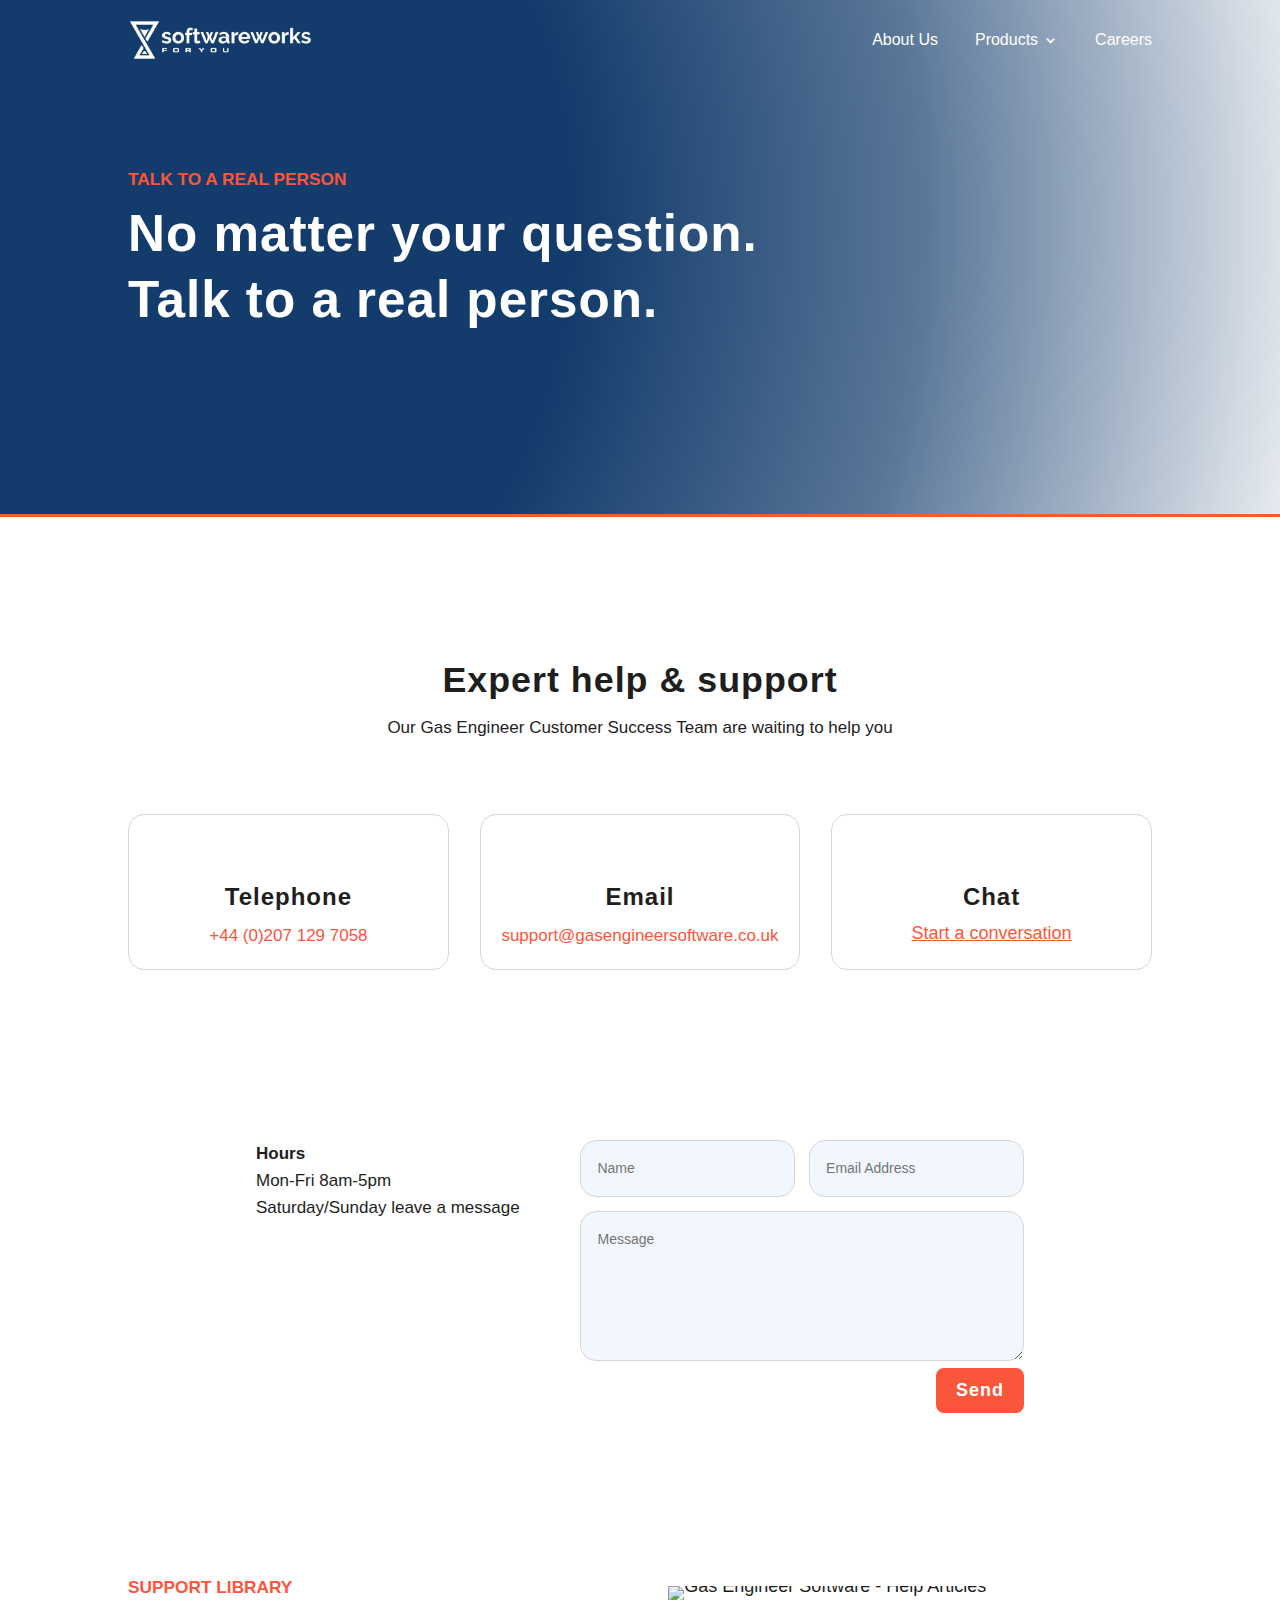
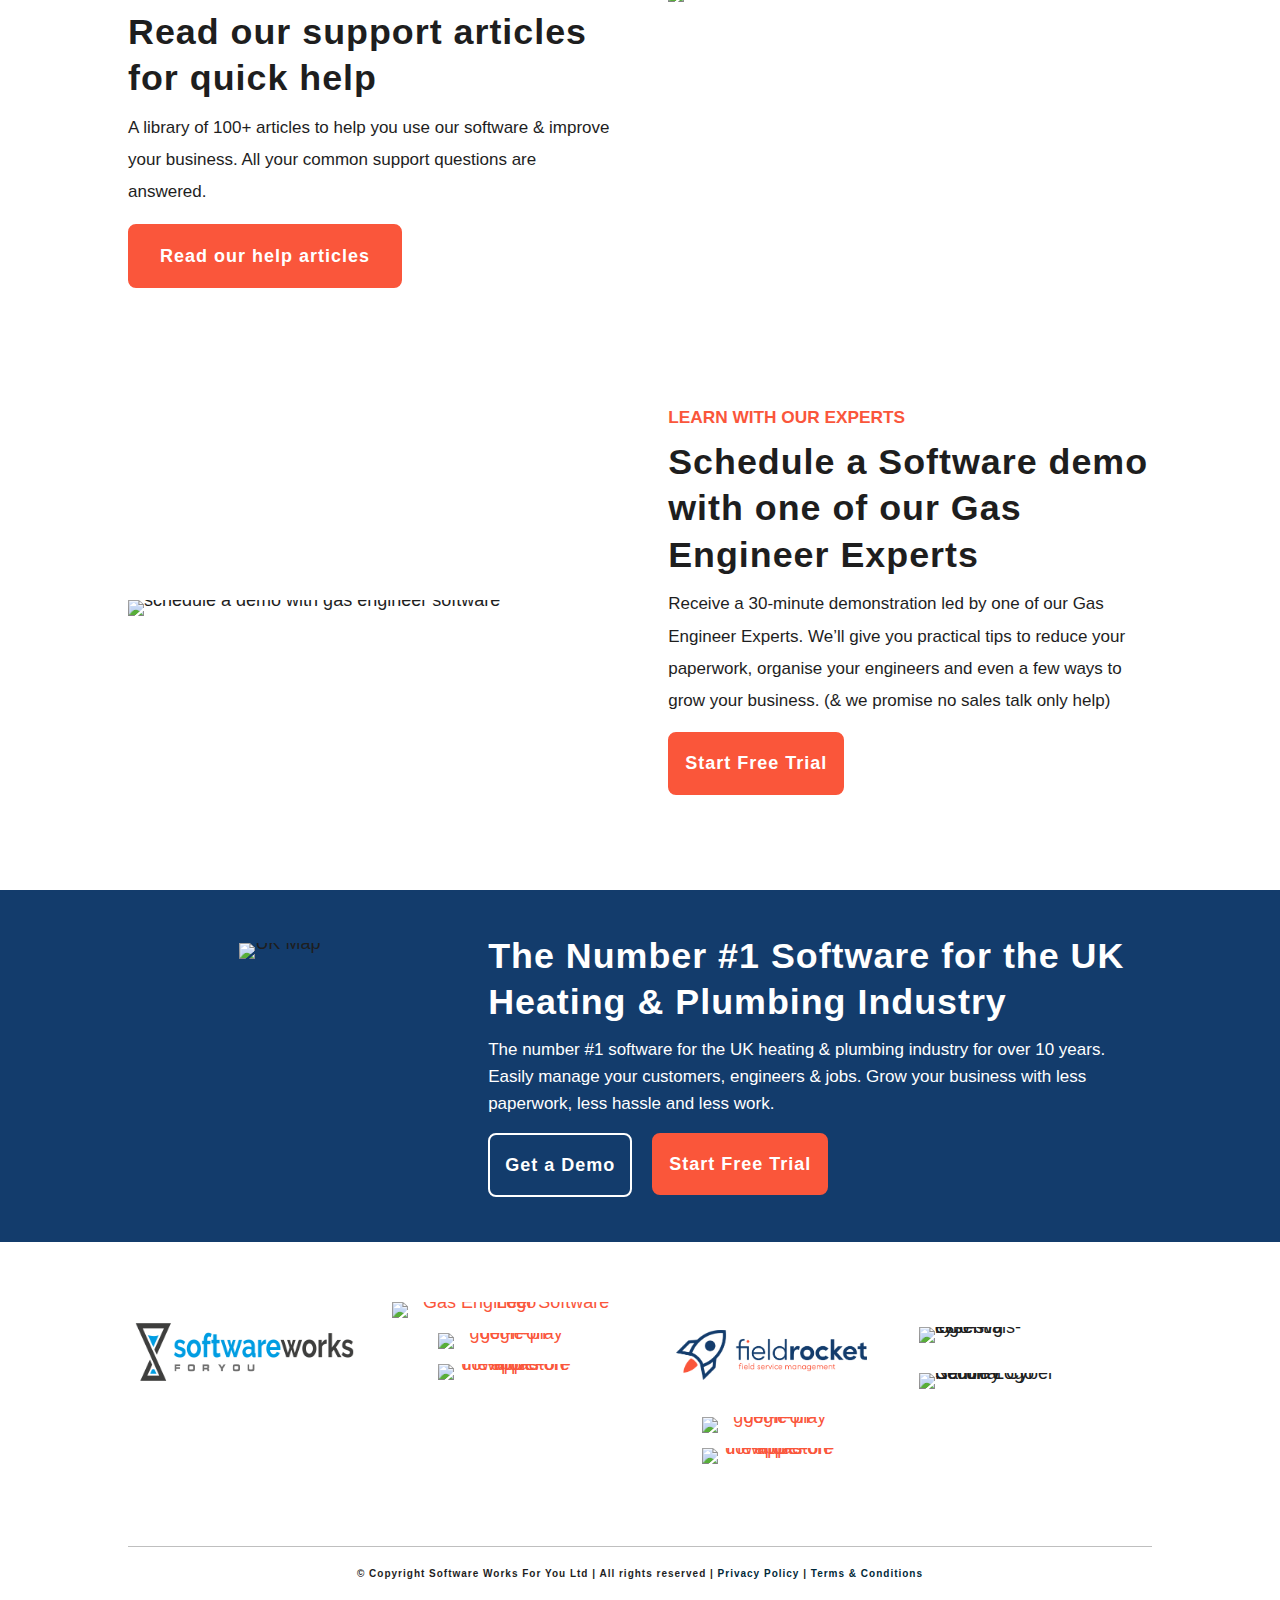
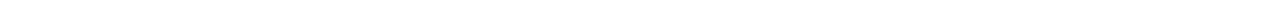
==== contact-us/index.html @ 9913defa "SWFY deploy" ====
<!DOCTYPE html>
<html dir="ltr" lang="en-GB" prefix="og: https://ogp.me/ns#">
<head>
	<meta charset="UTF-8">
	<!-- Latest compiled and minified CSS -->
<link rel="stylesheet" href="https://maxcdn.bootstrapcdn.com/bootstrap/3.4.1/css/bootstrap.min.css">
	<link rel="stylesheet" type="text/css" href="/wp-content/themes/DIVI-Child-Theme/slick/slick-theme.css">
   <link rel="stylesheet" type="text/css" href="/wp-content/themes/DIVI-Child-Theme/slick/slick.css"> 
<meta http-equiv="X-UA-Compatible" content="IE=edge">
	<link rel="pingback" href="/xmlrpc.php">

	<script type="text/javascript">document.documentElement.className = 'js';</script>

	<script src="https://ajax.googleapis.com/ajax/libs/jquery/3.6.0/jquery.min.js"></script>
<script src="https://cdnjs.cloudflare.com/ajax/libs/jquery/3.2.1/jquery.min.js"></script>
<!-- Slick -->
  <script type="text/javascript" src="https://cdnjs.cloudflare.com/ajax/libs/slick-carousel/1.8.1/slick.min.js"></script>
<script src="/wp-content/themes/DIVI-Child-Theme/slick/slider.js"></script>
	<!-- Amplitude -->
	<script src="https://cdn.amplitude.com/libs/amplitude-5.3.0-min.js"></script>
	
	<title>Contact &amp; Support from Gas Engineer Software</title>
<link rel="preconnect" href="https://fonts.gstatic.com/" crossorigin>
		<!-- All in One SEO Pro 4.7.6 - aioseo.com -->
	<meta name="description" content="Outstanding support by a team who understands heating &amp; plumbing. Get quick, expert help via Phone, in-app Chat, Email or read 100+ articles within our knowledge base.">
	<meta name="robots" content="max-image-preview:large">
	<link rel="canonical" href="/contact-us/">
	<meta name="generator" content="All in One SEO Pro (AIOSEO) 4.7.6">
		<meta property="og:locale" content="en_GB">
		<meta property="og:site_name" content="Software Works For You - Easy to use Job Management Software for Trading Companies">
		<meta property="og:type" content="article">
		<meta property="og:title" content="Contact &amp; Support from Gas Engineer Software">
		<meta property="og:description" content="Outstanding support by a team who understands heating &amp; plumbing. Get quick, expert help via Phone, in-app Chat, Email or read 100+ articles within our knowledge base.">
		<meta property="og:url" content="/contact-us/">
		<meta property="article:published_time" content="2022-05-31T19:23:30+00:00">
		<meta property="article:modified_time" content="2023-09-25T12:27:32+00:00">
		<meta name="twitter:card" content="summary">
		<meta name="twitter:title" content="Contact &amp; Support from Gas Engineer Software">
		<meta name="twitter:description" content="Outstanding support by a team who understands heating &amp; plumbing. Get quick, expert help via Phone, in-app Chat, Email or read 100+ articles within our knowledge base.">
		<script type="application/ld+json" class="aioseo-schema">{"@context":"https:\/\/schema.org","@graph":[{"@type":"BreadcrumbList","@id":"\/contact-us\/#breadcrumblist","itemListElement":[{"@type":"ListItem","@id":"\/#listItem","position":1,"name":"Home","item":"\/","nextItem":{"@type":"ListItem","@id":"\/contact-us\/#listItem","name":"Contact us"}},{"@type":"ListItem","@id":"\/contact-us\/#listItem","position":2,"name":"Contact us","previousItem":{"@type":"ListItem","@id":"\/#listItem","name":"Home"}}]},{"@type":"Organization","@id":"\/#organization","name":"Gas Engineer Software","description":"Easy to use Job Management Software for Trading Companies","url":"\/","telephone":"+442071297058","logo":{"@type":"ImageObject","url":"https:\/\/swfylive.wpenginepowered.com\/wp-content\/uploads\/2022\/09\/Gas-Engineer-Software-Logo-1.svg","@id":"\/contact-us\/#organizationLogo"},"image":{"@id":"\/contact-us\/#organizationLogo"}},{"@type":"WebPage","@id":"\/contact-us\/#webpage","url":"\/contact-us\/","name":"Contact & Support from Gas Engineer Software","description":"Outstanding support by a team who understands heating & plumbing. Get quick, expert help via Phone, in-app Chat, Email or read 100+ articles within our knowledge base.","inLanguage":"en-GB","isPartOf":{"@id":"\/#website"},"breadcrumb":{"@id":"\/contact-us\/#breadcrumblist"},"datePublished":"2022-05-31T19:23:30+00:00","dateModified":"2023-09-25T12:27:32+00:00"},{"@type":"WebSite","@id":"\/#website","url":"\/","name":"Gas Engineer Software","description":"Easy to use Job Management Software for Trading Companies","inLanguage":"en-GB","publisher":{"@id":"\/#organization"}}]}</script>
		<!-- All in One SEO Pro -->

<script type="text/javascript">let jqueryParams=[],jQuery=function(r){return jqueryParams=[...jqueryParams,r],jQuery},$=function(r){return jqueryParams=[...jqueryParams,r],$};window.jQuery=jQuery,window.$=jQuery;let customHeadScripts=!1;jQuery.fn=jQuery.prototype={},$.fn=jQuery.prototype={},jQuery.noConflict=function(r){if(window.jQuery)return jQuery=window.jQuery,$=window.jQuery,customHeadScripts=!0,jQuery.noConflict},jQuery.ready=function(r){jqueryParams=[...jqueryParams,r]},$.ready=function(r){jqueryParams=[...jqueryParams,r]},jQuery.load=function(r){jqueryParams=[...jqueryParams,r]},$.load=function(r){jqueryParams=[...jqueryParams,r]},jQuery.fn.ready=function(r){jqueryParams=[...jqueryParams,r]},$.fn.ready=function(r){jqueryParams=[...jqueryParams,r]};</script><link rel="dns-prefetch" href="//use.fontawesome.com">
<link rel="alternate" type="application/rss+xml" title="Software Works For You &raquo; Feed" href="/feed/">
<link rel="alternate" type="application/rss+xml" title="Software Works For You &raquo; Comments Feed" href="/comments/feed/">
<meta content="Divi Child Theme v.1.0" name="generator">
<style id="wp-block-library-theme-inline-css" type="text/css">.wp-block-audio :where(figcaption){color:#555;font-size:13px;text-align:center}.is-dark-theme .wp-block-audio :where(figcaption){color:#ffffffa6}.wp-block-audio{margin:0 0 1em}.wp-block-code{border:1px solid #ccc;border-radius:4px;font-family:Menlo,Consolas,monaco,monospace;padding:.8em 1em}.wp-block-embed :where(figcaption){color:#555;font-size:13px;text-align:center}.is-dark-theme .wp-block-embed :where(figcaption){color:#ffffffa6}.wp-block-embed{margin:0 0 1em}.blocks-gallery-caption{color:#555;font-size:13px;text-align:center}.is-dark-theme .blocks-gallery-caption{color:#ffffffa6}:root :where(.wp-block-image figcaption){color:#555;font-size:13px;text-align:center}.is-dark-theme :root :where(.wp-block-image figcaption){color:#ffffffa6}.wp-block-image{margin:0 0 1em}.wp-block-pullquote{border-bottom:4px solid;border-top:4px solid;color:currentColor;margin-bottom:1.75em}.wp-block-pullquote cite,.wp-block-pullquote footer,.wp-block-pullquote__citation{color:currentColor;font-size:.8125em;font-style:normal;text-transform:uppercase}.wp-block-quote{border-left:.25em solid;margin:0 0 1.75em;padding-left:1em}.wp-block-quote cite,.wp-block-quote footer{color:currentColor;font-size:.8125em;font-style:normal;position:relative}.wp-block-quote.has-text-align-right{border-left:none;border-right:.25em solid;padding-left:0;padding-right:1em}.wp-block-quote.has-text-align-center{border:none;padding-left:0}.wp-block-quote.is-large,.wp-block-quote.is-style-large,.wp-block-quote.is-style-plain{border:none}.wp-block-search .wp-block-search__label{font-weight:700}.wp-block-search__button{border:1px solid #ccc;padding:.375em .625em}:where(.wp-block-group.has-background){padding:1.25em 2.375em}.wp-block-separator.has-css-opacity{opacity:.4}.wp-block-separator{border:none;border-bottom:2px solid;margin-left:auto;margin-right:auto}.wp-block-separator.has-alpha-channel-opacity{opacity:1}.wp-block-separator:not(.is-style-wide):not(.is-style-dots){width:100px}.wp-block-separator.has-background:not(.is-style-dots){border-bottom:none;height:1px}.wp-block-separator.has-background:not(.is-style-wide):not(.is-style-dots){height:2px}.wp-block-table{margin:0 0 1em}.wp-block-table td,.wp-block-table th{word-break:normal}.wp-block-table :where(figcaption){color:#555;font-size:13px;text-align:center}.is-dark-theme .wp-block-table :where(figcaption){color:#ffffffa6}.wp-block-video :where(figcaption){color:#555;font-size:13px;text-align:center}.is-dark-theme .wp-block-video :where(figcaption){color:#ffffffa6}.wp-block-video{margin:0 0 1em}:root :where(.wp-block-template-part.has-background){margin-bottom:0;margin-top:0;padding:1.25em 2.375em}</style>
<style id="safe-svg-svg-icon-style-inline-css" type="text/css">.safe-svg-cover{text-align:center}.safe-svg-cover .safe-svg-inside{display:inline-block;max-width:100%}.safe-svg-cover svg{height:100%;max-height:100%;max-width:100%;width:100%}</style>
<style id="global-styles-inline-css" type="text/css">:root{--wp--preset--aspect-ratio--square: 1;--wp--preset--aspect-ratio--4-3: 4/3;--wp--preset--aspect-ratio--3-4: 3/4;--wp--preset--aspect-ratio--3-2: 3/2;--wp--preset--aspect-ratio--2-3: 2/3;--wp--preset--aspect-ratio--16-9: 16/9;--wp--preset--aspect-ratio--9-16: 9/16;--wp--preset--color--black: #000000;--wp--preset--color--cyan-bluish-gray: #abb8c3;--wp--preset--color--white: #ffffff;--wp--preset--color--pale-pink: #f78da7;--wp--preset--color--vivid-red: #cf2e2e;--wp--preset--color--luminous-vivid-orange: #ff6900;--wp--preset--color--luminous-vivid-amber: #fcb900;--wp--preset--color--light-green-cyan: #7bdcb5;--wp--preset--color--vivid-green-cyan: #00d084;--wp--preset--color--pale-cyan-blue: #8ed1fc;--wp--preset--color--vivid-cyan-blue: #0693e3;--wp--preset--color--vivid-purple: #9b51e0;--wp--preset--gradient--vivid-cyan-blue-to-vivid-purple: linear-gradient(135deg,rgba(6,147,227,1) 0%,rgb(155,81,224) 100%);--wp--preset--gradient--light-green-cyan-to-vivid-green-cyan: linear-gradient(135deg,rgb(122,220,180) 0%,rgb(0,208,130) 100%);--wp--preset--gradient--luminous-vivid-amber-to-luminous-vivid-orange: linear-gradient(135deg,rgba(252,185,0,1) 0%,rgba(255,105,0,1) 100%);--wp--preset--gradient--luminous-vivid-orange-to-vivid-red: linear-gradient(135deg,rgba(255,105,0,1) 0%,rgb(207,46,46) 100%);--wp--preset--gradient--very-light-gray-to-cyan-bluish-gray: linear-gradient(135deg,rgb(238,238,238) 0%,rgb(169,184,195) 100%);--wp--preset--gradient--cool-to-warm-spectrum: linear-gradient(135deg,rgb(74,234,220) 0%,rgb(151,120,209) 20%,rgb(207,42,186) 40%,rgb(238,44,130) 60%,rgb(251,105,98) 80%,rgb(254,248,76) 100%);--wp--preset--gradient--blush-light-purple: linear-gradient(135deg,rgb(255,206,236) 0%,rgb(152,150,240) 100%);--wp--preset--gradient--blush-bordeaux: linear-gradient(135deg,rgb(254,205,165) 0%,rgb(254,45,45) 50%,rgb(107,0,62) 100%);--wp--preset--gradient--luminous-dusk: linear-gradient(135deg,rgb(255,203,112) 0%,rgb(199,81,192) 50%,rgb(65,88,208) 100%);--wp--preset--gradient--pale-ocean: linear-gradient(135deg,rgb(255,245,203) 0%,rgb(182,227,212) 50%,rgb(51,167,181) 100%);--wp--preset--gradient--electric-grass: linear-gradient(135deg,rgb(202,248,128) 0%,rgb(113,206,126) 100%);--wp--preset--gradient--midnight: linear-gradient(135deg,rgb(2,3,129) 0%,rgb(40,116,252) 100%);--wp--preset--font-size--small: 13px;--wp--preset--font-size--medium: 20px;--wp--preset--font-size--large: 36px;--wp--preset--font-size--x-large: 42px;--wp--preset--spacing--20: 0.44rem;--wp--preset--spacing--30: 0.67rem;--wp--preset--spacing--40: 1rem;--wp--preset--spacing--50: 1.5rem;--wp--preset--spacing--60: 2.25rem;--wp--preset--spacing--70: 3.38rem;--wp--preset--spacing--80: 5.06rem;--wp--preset--shadow--natural: 6px 6px 9px rgba(0, 0, 0, 0.2);--wp--preset--shadow--deep: 12px 12px 50px rgba(0, 0, 0, 0.4);--wp--preset--shadow--sharp: 6px 6px 0px rgba(0, 0, 0, 0.2);--wp--preset--shadow--outlined: 6px 6px 0px -3px rgba(255, 255, 255, 1), 6px 6px rgba(0, 0, 0, 1);--wp--preset--shadow--crisp: 6px 6px 0px rgba(0, 0, 0, 1);}:root { --wp--style--global--content-size: 823px;--wp--style--global--wide-size: 1080px; }:where(body) { margin: 0; }.wp-site-blocks > .alignleft { float: left; margin-right: 2em; }.wp-site-blocks > .alignright { float: right; margin-left: 2em; }.wp-site-blocks > .aligncenter { justify-content: center; margin-left: auto; margin-right: auto; }:where(.is-layout-flex){gap: 0.5em;}:where(.is-layout-grid){gap: 0.5em;}.is-layout-flow > .alignleft{float: left;margin-inline-start: 0;margin-inline-end: 2em;}.is-layout-flow > .alignright{float: right;margin-inline-start: 2em;margin-inline-end: 0;}.is-layout-flow > .aligncenter{margin-left: auto !important;margin-right: auto !important;}.is-layout-constrained > .alignleft{float: left;margin-inline-start: 0;margin-inline-end: 2em;}.is-layout-constrained > .alignright{float: right;margin-inline-start: 2em;margin-inline-end: 0;}.is-layout-constrained > .aligncenter{margin-left: auto !important;margin-right: auto !important;}.is-layout-constrained > :where(:not(.alignleft):not(.alignright):not(.alignfull)){max-width: var(--wp--style--global--content-size);margin-left: auto !important;margin-right: auto !important;}.is-layout-constrained > .alignwide{max-width: var(--wp--style--global--wide-size);}body .is-layout-flex{display: flex;}.is-layout-flex{flex-wrap: wrap;align-items: center;}.is-layout-flex > :is(*, div){margin: 0;}body .is-layout-grid{display: grid;}.is-layout-grid > :is(*, div){margin: 0;}:root :where(body){padding-top: 0px;padding-right: 0px;padding-bottom: 0px;padding-left: 0px;}:root :where(.wp-element-button, .wp-block-button__link){background-color: #32373c;border-width: 0;color: #fff;font-family: inherit;font-size: inherit;line-height: inherit;padding: calc(0.667em + 2px) calc(1.333em + 2px);text-decoration: none;}.has-black-color{color: var(--wp--preset--color--black) !important;}.has-cyan-bluish-gray-color{color: var(--wp--preset--color--cyan-bluish-gray) !important;}.has-white-color{color: var(--wp--preset--color--white) !important;}.has-pale-pink-color{color: var(--wp--preset--color--pale-pink) !important;}.has-vivid-red-color{color: var(--wp--preset--color--vivid-red) !important;}.has-luminous-vivid-orange-color{color: var(--wp--preset--color--luminous-vivid-orange) !important;}.has-luminous-vivid-amber-color{color: var(--wp--preset--color--luminous-vivid-amber) !important;}.has-light-green-cyan-color{color: var(--wp--preset--color--light-green-cyan) !important;}.has-vivid-green-cyan-color{color: var(--wp--preset--color--vivid-green-cyan) !important;}.has-pale-cyan-blue-color{color: var(--wp--preset--color--pale-cyan-blue) !important;}.has-vivid-cyan-blue-color{color: var(--wp--preset--color--vivid-cyan-blue) !important;}.has-vivid-purple-color{color: var(--wp--preset--color--vivid-purple) !important;}.has-black-background-color{background-color: var(--wp--preset--color--black) !important;}.has-cyan-bluish-gray-background-color{background-color: var(--wp--preset--color--cyan-bluish-gray) !important;}.has-white-background-color{background-color: var(--wp--preset--color--white) !important;}.has-pale-pink-background-color{background-color: var(--wp--preset--color--pale-pink) !important;}.has-vivid-red-background-color{background-color: var(--wp--preset--color--vivid-red) !important;}.has-luminous-vivid-orange-background-color{background-color: var(--wp--preset--color--luminous-vivid-orange) !important;}.has-luminous-vivid-amber-background-color{background-color: var(--wp--preset--color--luminous-vivid-amber) !important;}.has-light-green-cyan-background-color{background-color: var(--wp--preset--color--light-green-cyan) !important;}.has-vivid-green-cyan-background-color{background-color: var(--wp--preset--color--vivid-green-cyan) !important;}.has-pale-cyan-blue-background-color{background-color: var(--wp--preset--color--pale-cyan-blue) !important;}.has-vivid-cyan-blue-background-color{background-color: var(--wp--preset--color--vivid-cyan-blue) !important;}.has-vivid-purple-background-color{background-color: var(--wp--preset--color--vivid-purple) !important;}.has-black-border-color{border-color: var(--wp--preset--color--black) !important;}.has-cyan-bluish-gray-border-color{border-color: var(--wp--preset--color--cyan-bluish-gray) !important;}.has-white-border-color{border-color: var(--wp--preset--color--white) !important;}.has-pale-pink-border-color{border-color: var(--wp--preset--color--pale-pink) !important;}.has-vivid-red-border-color{border-color: var(--wp--preset--color--vivid-red) !important;}.has-luminous-vivid-orange-border-color{border-color: var(--wp--preset--color--luminous-vivid-orange) !important;}.has-luminous-vivid-amber-border-color{border-color: var(--wp--preset--color--luminous-vivid-amber) !important;}.has-light-green-cyan-border-color{border-color: var(--wp--preset--color--light-green-cyan) !important;}.has-vivid-green-cyan-border-color{border-color: var(--wp--preset--color--vivid-green-cyan) !important;}.has-pale-cyan-blue-border-color{border-color: var(--wp--preset--color--pale-cyan-blue) !important;}.has-vivid-cyan-blue-border-color{border-color: var(--wp--preset--color--vivid-cyan-blue) !important;}.has-vivid-purple-border-color{border-color: var(--wp--preset--color--vivid-purple) !important;}.has-vivid-cyan-blue-to-vivid-purple-gradient-background{background: var(--wp--preset--gradient--vivid-cyan-blue-to-vivid-purple) !important;}.has-light-green-cyan-to-vivid-green-cyan-gradient-background{background: var(--wp--preset--gradient--light-green-cyan-to-vivid-green-cyan) !important;}.has-luminous-vivid-amber-to-luminous-vivid-orange-gradient-background{background: var(--wp--preset--gradient--luminous-vivid-amber-to-luminous-vivid-orange) !important;}.has-luminous-vivid-orange-to-vivid-red-gradient-background{background: var(--wp--preset--gradient--luminous-vivid-orange-to-vivid-red) !important;}.has-very-light-gray-to-cyan-bluish-gray-gradient-background{background: var(--wp--preset--gradient--very-light-gray-to-cyan-bluish-gray) !important;}.has-cool-to-warm-spectrum-gradient-background{background: var(--wp--preset--gradient--cool-to-warm-spectrum) !important;}.has-blush-light-purple-gradient-background{background: var(--wp--preset--gradient--blush-light-purple) !important;}.has-blush-bordeaux-gradient-background{background: var(--wp--preset--gradient--blush-bordeaux) !important;}.has-luminous-dusk-gradient-background{background: var(--wp--preset--gradient--luminous-dusk) !important;}.has-pale-ocean-gradient-background{background: var(--wp--preset--gradient--pale-ocean) !important;}.has-electric-grass-gradient-background{background: var(--wp--preset--gradient--electric-grass) !important;}.has-midnight-gradient-background{background: var(--wp--preset--gradient--midnight) !important;}.has-small-font-size{font-size: var(--wp--preset--font-size--small) !important;}.has-medium-font-size{font-size: var(--wp--preset--font-size--medium) !important;}.has-large-font-size{font-size: var(--wp--preset--font-size--large) !important;}.has-x-large-font-size{font-size: var(--wp--preset--font-size--x-large) !important;}
:where(.wp-block-post-template.is-layout-flex){gap: 1.25em;}:where(.wp-block-post-template.is-layout-grid){gap: 1.25em;}
:where(.wp-block-columns.is-layout-flex){gap: 2em;}:where(.wp-block-columns.is-layout-grid){gap: 2em;}
:root :where(.wp-block-pullquote){font-size: 1.5em;line-height: 1.6;}</style>
<link rel="stylesheet" id="contact-form-7-css" href="/wp-content/plugins/contact-form-7/includes/css/styles.css?ver=6.0.1" type="text/css" media="all">
<style id="divi-style-parent-inline-inline-css" type="text/css">/*!
Theme Name: Divi
Theme URI: http://www.elegantthemes.com/gallery/divi/
Version: 4.27.0
Description: Smart. Flexible. Beautiful. Divi is the most powerful theme in our collection.
Author: Elegant Themes
Author URI: http://www.elegantthemes.com
License: GNU General Public License v2
License URI: http://www.gnu.org/licenses/gpl-2.0.html
*/

a,abbr,acronym,address,applet,b,big,blockquote,body,center,cite,code,dd,del,dfn,div,dl,dt,em,fieldset,font,form,h1,h2,h3,h4,h5,h6,html,i,iframe,img,ins,kbd,label,legend,li,object,ol,p,pre,q,s,samp,small,span,strike,strong,sub,sup,tt,u,ul,var{margin:0;padding:0;border:0;outline:0;font-size:100%;-ms-text-size-adjust:100%;-webkit-text-size-adjust:100%;vertical-align:baseline;background:transparent}body{line-height:1}ol,ul{list-style:none}blockquote,q{quotes:none}blockquote:after,blockquote:before,q:after,q:before{content:"";content:none}blockquote{margin:20px 0 30px;border-left:5px solid;padding-left:20px}:focus{outline:0}del{text-decoration:line-through}pre{overflow:auto;padding:10px}figure{margin:0}table{border-collapse:collapse;border-spacing:0}article,aside,footer,header,hgroup,nav,section{display:block}body{font-family:Open Sans,Arial,sans-serif;font-size:14px;color:#666;background-color:#fff;line-height:1.7em;font-weight:500;-webkit-font-smoothing:antialiased;-moz-osx-font-smoothing:grayscale}body.page-template-page-template-blank-php #page-container{padding-top:0!important}body.et_cover_background{background-size:cover!important;background-position:top!important;background-repeat:no-repeat!important;background-attachment:fixed}a{color:#2ea3f2}a,a:hover{text-decoration:none}p{padding-bottom:1em}p:not(.has-background):last-of-type{padding-bottom:0}p.et_normal_padding{padding-bottom:1em}strong{font-weight:700}cite,em,i{font-style:italic}code,pre{font-family:Courier New,monospace;margin-bottom:10px}ins{text-decoration:none}sub,sup{height:0;line-height:1;position:relative;vertical-align:baseline}sup{bottom:.8em}sub{top:.3em}dl{margin:0 0 1.5em}dl dt{font-weight:700}dd{margin-left:1.5em}blockquote p{padding-bottom:0}embed,iframe,object,video{max-width:100%}h1,h2,h3,h4,h5,h6{color:#333;padding-bottom:10px;line-height:1em;font-weight:500}h1 a,h2 a,h3 a,h4 a,h5 a,h6 a{color:inherit}h1{font-size:30px}h2{font-size:26px}h3{font-size:22px}h4{font-size:18px}h5{font-size:16px}h6{font-size:14px}input{-webkit-appearance:none}input[type=checkbox]{-webkit-appearance:checkbox}input[type=radio]{-webkit-appearance:radio}input.text,input.title,input[type=email],input[type=password],input[type=tel],input[type=text],select,textarea{background-color:#fff;border:1px solid #bbb;padding:2px;color:#4e4e4e}input.text:focus,input.title:focus,input[type=text]:focus,select:focus,textarea:focus{border-color:#2d3940;color:#3e3e3e}input.text,input.title,input[type=text],select,textarea{margin:0}textarea{padding:4px}button,input,select,textarea{font-family:inherit}img{max-width:100%;height:auto}.clear{clear:both}br.clear{margin:0;padding:0}.pagination{clear:both}#et_search_icon:hover,.et-social-icon a:hover,.et_password_protected_form .et_submit_button,.form-submit .et_pb_buttontton.alt.disabled,.nav-single a,.posted_in a{color:#2ea3f2}.et-search-form,blockquote{border-color:#2ea3f2}#main-content{background-color:#fff}.container{width:80%;max-width:1080px;margin:auto;position:relative}body:not(.et-tb) #main-content .container,body:not(.et-tb-has-header) #main-content .container{padding-top:58px}.et_full_width_page #main-content .container:before{display:none}.main_title{margin-bottom:20px}.et_password_protected_form .et_submit_button:hover,.form-submit .et_pb_button:hover{background:rgba(0,0,0,.05)}.et_button_icon_visible .et_pb_button{padding-right:2em;padding-left:.7em}.et_button_icon_visible .et_pb_button:after{opacity:1;margin-left:0}.et_button_left .et_pb_button:hover:after{left:.15em}.et_button_left .et_pb_button:after{margin-left:0;left:1em}.et_button_icon_visible.et_button_left .et_pb_button,.et_button_left .et_pb_button:hover,.et_button_left .et_pb_module .et_pb_button:hover{padding-left:2em;padding-right:.7em}.et_button_icon_visible.et_button_left .et_pb_button:after,.et_button_left .et_pb_button:hover:after{left:.15em}.et_password_protected_form .et_submit_button:hover,.form-submit .et_pb_button:hover{padding:.3em 1em}.et_button_no_icon .et_pb_button:after{display:none}.et_button_no_icon.et_button_icon_visible.et_button_left .et_pb_button,.et_button_no_icon.et_button_left .et_pb_button:hover,.et_button_no_icon .et_pb_button,.et_button_no_icon .et_pb_button:hover{padding:.3em 1em!important}.et_button_custom_icon .et_pb_button:after{line-height:1.7em}.et_button_custom_icon.et_button_icon_visible .et_pb_button:after,.et_button_custom_icon .et_pb_button:hover:after{margin-left:.3em}#left-area .post_format-post-format-gallery .wp-block-gallery:first-of-type{padding:0;margin-bottom:-16px}.entry-content table:not(.variations){border:1px solid #eee;margin:0 0 15px;text-align:left;width:100%}.entry-content thead th,.entry-content tr th{color:#555;font-weight:700;padding:9px 24px}.entry-content tr td{border-top:1px solid #eee;padding:6px 24px}#left-area ul,.entry-content ul,.et-l--body ul,.et-l--footer ul,.et-l--header ul{list-style-type:disc;padding:0 0 23px 1em;line-height:26px}#left-area ol,.entry-content ol,.et-l--body ol,.et-l--footer ol,.et-l--header ol{list-style-type:decimal;list-style-position:inside;padding:0 0 23px;line-height:26px}#left-area ul li ul,.entry-content ul li ol{padding:2px 0 2px 20px}#left-area ol li ul,.entry-content ol li ol,.et-l--body ol li ol,.et-l--footer ol li ol,.et-l--header ol li ol{padding:2px 0 2px 35px}#left-area ul.wp-block-gallery{display:-webkit-box;display:-ms-flexbox;display:flex;-ms-flex-wrap:wrap;flex-wrap:wrap;list-style-type:none;padding:0}#left-area ul.products{padding:0!important;line-height:1.7!important;list-style:none!important}.gallery-item a{display:block}.gallery-caption,.gallery-item a{width:90%}#wpadminbar{z-index:100001}#left-area .post-meta{font-size:14px;padding-bottom:15px}#left-area .post-meta a{text-decoration:none;color:#666}#left-area .et_featured_image{padding-bottom:7px}.single .post{padding-bottom:25px}body.single .et_audio_content{margin-bottom:-6px}.nav-single a{text-decoration:none;color:#2ea3f2;font-size:14px;font-weight:400}.nav-previous{float:left}.nav-next{float:right}.et_password_protected_form p input{background-color:#eee;border:none!important;width:100%!important;border-radius:0!important;font-size:14px;color:#999!important;padding:16px!important;-webkit-box-sizing:border-box;box-sizing:border-box}.et_password_protected_form label{display:none}.et_password_protected_form .et_submit_button{font-family:inherit;display:block;float:right;margin:8px auto 0;cursor:pointer}.post-password-required p.nocomments.container{max-width:100%}.post-password-required p.nocomments.container:before{display:none}.aligncenter,div.post .new-post .aligncenter{display:block;margin-left:auto;margin-right:auto}.wp-caption{border:1px solid #ddd;text-align:center;background-color:#f3f3f3;margin-bottom:10px;max-width:96%;padding:8px}.wp-caption.alignleft{margin:0 30px 20px 0}.wp-caption.alignright{margin:0 0 20px 30px}.wp-caption img{margin:0;padding:0;border:0}.wp-caption p.wp-caption-text{font-size:12px;padding:0 4px 5px;margin:0}.alignright{float:right}.alignleft{float:left}img.alignleft{display:inline;float:left;margin-right:15px}img.alignright{display:inline;float:right;margin-left:15px}.page.et_pb_pagebuilder_layout #main-content{background-color:transparent}body #main-content .et_builder_inner_content>h1,body #main-content .et_builder_inner_content>h2,body #main-content .et_builder_inner_content>h3,body #main-content .et_builder_inner_content>h4,body #main-content .et_builder_inner_content>h5,body #main-content .et_builder_inner_content>h6{line-height:1.4em}body #main-content .et_builder_inner_content>p{line-height:1.7em}.wp-block-pullquote{margin:20px 0 30px}.wp-block-pullquote.has-background blockquote{border-left:none}.wp-block-group.has-background{padding:1.5em 1.5em .5em}@media (min-width:981px){#left-area{width:79.125%;padding-bottom:23px}#main-content .container:before{content:"";position:absolute;top:0;height:100%;width:1px;background-color:#e2e2e2}.et_full_width_page #left-area,.et_no_sidebar #left-area{float:none;width:100%!important}.et_full_width_page #left-area{padding-bottom:0}.et_no_sidebar #main-content .container:before{display:none}}@media (max-width:980px){#page-container{padding-top:80px}.et-tb #page-container,.et-tb-has-header #page-container{padding-top:0!important}#left-area,#sidebar{width:100%!important}#main-content .container:before{display:none!important}.et_full_width_page .et_gallery_item:nth-child(4n+1){clear:none}}@media print{#page-container{padding-top:0!important}}#wp-admin-bar-et-use-visual-builder a:before{font-family:ETmodules!important;content:"\e625";font-size:30px!important;width:28px;margin-top:-3px;color:#974df3!important}#wp-admin-bar-et-use-visual-builder:hover a:before{color:#fff!important}#wp-admin-bar-et-use-visual-builder:hover a,#wp-admin-bar-et-use-visual-builder a:hover{transition:background-color .5s ease;-webkit-transition:background-color .5s ease;-moz-transition:background-color .5s ease;background-color:#7e3bd0!important;color:#fff!important}* html .clearfix,:first-child+html .clearfix{zoom:1}.iphone .et_pb_section_video_bg video::-webkit-media-controls-start-playback-button{display:none!important;-webkit-appearance:none}.et_mobile_device .et_pb_section_parallax .et_pb_parallax_css{background-attachment:scroll}.et-social-facebook a.icon:before{content:"\e093"}.et-social-twitter a.icon:before{content:"\e094"}.et-social-google-plus a.icon:before{content:"\e096"}.et-social-instagram a.icon:before{content:"\e09a"}.et-social-rss a.icon:before{content:"\e09e"}.ai1ec-single-event:after{content:" ";display:table;clear:both}.evcal_event_details .evcal_evdata_cell .eventon_details_shading_bot.eventon_details_shading_bot{z-index:3}.wp-block-divi-layout{margin-bottom:1em}*{-webkit-box-sizing:border-box;box-sizing:border-box}#et-info-email:before,#et-info-phone:before,#et_search_icon:before,.comment-reply-link:after,.et-cart-info span:before,.et-pb-arrow-next:before,.et-pb-arrow-prev:before,.et-social-icon a:before,.et_audio_container .mejs-playpause-button button:before,.et_audio_container .mejs-volume-button button:before,.et_overlay:before,.et_password_protected_form .et_submit_button:after,.et_pb_button:after,.et_pb_contact_reset:after,.et_pb_contact_submit:after,.et_pb_font_icon:before,.et_pb_newsletter_button:after,.et_pb_pricing_table_button:after,.et_pb_promo_button:after,.et_pb_testimonial:before,.et_pb_toggle_title:before,.form-submit .et_pb_button:after,.mobile_menu_bar:before,a.et_pb_more_button:after{font-family:ETmodules!important;speak:none;font-style:normal;font-weight:400;-webkit-font-feature-settings:normal;font-feature-settings:normal;font-variant:normal;text-transform:none;line-height:1;-webkit-font-smoothing:antialiased;-moz-osx-font-smoothing:grayscale;text-shadow:0 0;direction:ltr}.et-pb-icon,.et_pb_custom_button_icon.et_pb_button:after,.et_pb_login .et_pb_custom_button_icon.et_pb_button:after,.et_pb_woo_custom_button_icon .button.et_pb_custom_button_icon.et_pb_button:after,.et_pb_woo_custom_button_icon .button.et_pb_custom_button_icon.et_pb_button:hover:after{content:attr(data-icon)}.et-pb-icon{font-family:ETmodules;speak:none;font-weight:400;-webkit-font-feature-settings:normal;font-feature-settings:normal;font-variant:normal;text-transform:none;line-height:1;-webkit-font-smoothing:antialiased;font-size:96px;font-style:normal;display:inline-block;-webkit-box-sizing:border-box;box-sizing:border-box;direction:ltr}#et-ajax-saving{display:none;-webkit-transition:background .3s,-webkit-box-shadow .3s;transition:background .3s,-webkit-box-shadow .3s;transition:background .3s,box-shadow .3s;transition:background .3s,box-shadow .3s,-webkit-box-shadow .3s;-webkit-box-shadow:rgba(0,139,219,.247059) 0 0 60px;box-shadow:0 0 60px rgba(0,139,219,.247059);position:fixed;top:50%;left:50%;width:50px;height:50px;background:#fff;border-radius:50px;margin:-25px 0 0 -25px;z-index:999999;text-align:center}#et-ajax-saving img{margin:9px}.et-safe-mode-indicator,.et-safe-mode-indicator:focus,.et-safe-mode-indicator:hover{-webkit-box-shadow:0 5px 10px rgba(41,196,169,.15);box-shadow:0 5px 10px rgba(41,196,169,.15);background:#29c4a9;color:#fff;font-size:14px;font-weight:600;padding:12px;line-height:16px;border-radius:3px;position:fixed;bottom:30px;right:30px;z-index:999999;text-decoration:none;font-family:Open Sans,sans-serif;-webkit-font-smoothing:antialiased;-moz-osx-font-smoothing:grayscale}.et_pb_button{font-size:20px;font-weight:500;padding:.3em 1em;line-height:1.7em!important;background-color:transparent;background-size:cover;background-position:50%;background-repeat:no-repeat;border:2px solid;border-radius:3px;-webkit-transition-duration:.2s;transition-duration:.2s;-webkit-transition-property:all!important;transition-property:all!important}.et_pb_button,.et_pb_button_inner{position:relative}.et_pb_button:hover,.et_pb_module .et_pb_button:hover{border:2px solid transparent;padding:.3em 2em .3em .7em}.et_pb_button:hover{background-color:hsla(0,0%,100%,.2)}.et_pb_bg_layout_light.et_pb_button:hover,.et_pb_bg_layout_light .et_pb_button:hover{background-color:rgba(0,0,0,.05)}.et_pb_button:after,.et_pb_button:before{font-size:32px;line-height:1em;content:"\35";opacity:0;position:absolute;margin-left:-1em;-webkit-transition:all .2s;transition:all .2s;text-transform:none;-webkit-font-feature-settings:"kern" off;font-feature-settings:"kern" off;font-variant:none;font-style:normal;font-weight:400;text-shadow:none}.et_pb_button.et_hover_enabled:hover:after,.et_pb_button.et_pb_hovered:hover:after{-webkit-transition:none!important;transition:none!important}.et_pb_button:before{display:none}.et_pb_button:hover:after{opacity:1;margin-left:0}.et_pb_column_1_3 h1,.et_pb_column_1_4 h1,.et_pb_column_1_5 h1,.et_pb_column_1_6 h1,.et_pb_column_2_5 h1{font-size:26px}.et_pb_column_1_3 h2,.et_pb_column_1_4 h2,.et_pb_column_1_5 h2,.et_pb_column_1_6 h2,.et_pb_column_2_5 h2{font-size:23px}.et_pb_column_1_3 h3,.et_pb_column_1_4 h3,.et_pb_column_1_5 h3,.et_pb_column_1_6 h3,.et_pb_column_2_5 h3{font-size:20px}.et_pb_column_1_3 h4,.et_pb_column_1_4 h4,.et_pb_column_1_5 h4,.et_pb_column_1_6 h4,.et_pb_column_2_5 h4{font-size:18px}.et_pb_column_1_3 h5,.et_pb_column_1_4 h5,.et_pb_column_1_5 h5,.et_pb_column_1_6 h5,.et_pb_column_2_5 h5{font-size:16px}.et_pb_column_1_3 h6,.et_pb_column_1_4 h6,.et_pb_column_1_5 h6,.et_pb_column_1_6 h6,.et_pb_column_2_5 h6{font-size:15px}.et_pb_bg_layout_dark,.et_pb_bg_layout_dark h1,.et_pb_bg_layout_dark h2,.et_pb_bg_layout_dark h3,.et_pb_bg_layout_dark h4,.et_pb_bg_layout_dark h5,.et_pb_bg_layout_dark h6{color:#fff!important}.et_pb_module.et_pb_text_align_left{text-align:left}.et_pb_module.et_pb_text_align_center{text-align:center}.et_pb_module.et_pb_text_align_right{text-align:right}.et_pb_module.et_pb_text_align_justified{text-align:justify}.clearfix:after{visibility:hidden;display:block;font-size:0;content:" ";clear:both;height:0}.et_pb_bg_layout_light .et_pb_more_button{color:#2ea3f2}.et_builder_inner_content{position:relative;z-index:1}header .et_builder_inner_content{z-index:2}.et_pb_css_mix_blend_mode_passthrough{mix-blend-mode:unset!important}.et_pb_image_container{margin:-20px -20px 29px}.et_pb_module_inner{position:relative}.et_hover_enabled_preview{z-index:2}.et_hover_enabled:hover{position:relative;z-index:2}.et_pb_all_tabs,.et_pb_module,.et_pb_posts_nav a,.et_pb_tab,.et_pb_with_background{position:relative;background-size:cover;background-position:50%;background-repeat:no-repeat}.et_pb_background_mask,.et_pb_background_pattern{bottom:0;left:0;position:absolute;right:0;top:0}.et_pb_background_mask{background-size:calc(100% + 2px) calc(100% + 2px);background-repeat:no-repeat;background-position:50%;overflow:hidden}.et_pb_background_pattern{background-position:0 0;background-repeat:repeat}.et_pb_with_border{position:relative;border:0 solid #333}.post-password-required .et_pb_row{padding:0;width:100%}.post-password-required .et_password_protected_form{min-height:0}body.et_pb_pagebuilder_layout.et_pb_show_title .post-password-required .et_password_protected_form h1,body:not(.et_pb_pagebuilder_layout) .post-password-required .et_password_protected_form h1{display:none}.et_pb_no_bg{padding:0!important}.et_overlay.et_pb_inline_icon:before,.et_pb_inline_icon:before{content:attr(data-icon)}.et_pb_more_button{color:inherit;text-shadow:none;text-decoration:none;display:inline-block;margin-top:20px}.et_parallax_bg_wrap{overflow:hidden;position:absolute;top:0;right:0;bottom:0;left:0}.et_parallax_bg{background-repeat:no-repeat;background-position:top;background-size:cover;position:absolute;bottom:0;left:0;width:100%;height:100%;display:block}.et_parallax_bg.et_parallax_bg__hover,.et_parallax_bg.et_parallax_bg_phone,.et_parallax_bg.et_parallax_bg_tablet,.et_parallax_gradient.et_parallax_gradient__hover,.et_parallax_gradient.et_parallax_gradient_phone,.et_parallax_gradient.et_parallax_gradient_tablet,.et_pb_section_parallax_hover:hover .et_parallax_bg:not(.et_parallax_bg__hover),.et_pb_section_parallax_hover:hover .et_parallax_gradient:not(.et_parallax_gradient__hover){display:none}.et_pb_section_parallax_hover:hover .et_parallax_bg.et_parallax_bg__hover,.et_pb_section_parallax_hover:hover .et_parallax_gradient.et_parallax_gradient__hover{display:block}.et_parallax_gradient{bottom:0;display:block;left:0;position:absolute;right:0;top:0}.et_pb_module.et_pb_section_parallax,.et_pb_posts_nav a.et_pb_section_parallax,.et_pb_tab.et_pb_section_parallax{position:relative}.et_pb_section_parallax .et_pb_parallax_css,.et_pb_slides .et_parallax_bg.et_pb_parallax_css{background-attachment:fixed}body.et-bfb .et_pb_section_parallax .et_pb_parallax_css,body.et-bfb .et_pb_slides .et_parallax_bg.et_pb_parallax_css{background-attachment:scroll;bottom:auto}.et_pb_section_parallax.et_pb_column .et_pb_module,.et_pb_section_parallax.et_pb_row .et_pb_column,.et_pb_section_parallax.et_pb_row .et_pb_module{z-index:9;position:relative}.et_pb_more_button:hover:after{opacity:1;margin-left:0}.et_pb_preload .et_pb_section_video_bg,.et_pb_preload>div{visibility:hidden}.et_pb_preload,.et_pb_section.et_pb_section_video.et_pb_preload{position:relative;background:#464646!important}.et_pb_preload:before{content:"";position:absolute;top:50%;left:50%;background:url(/wp-content/themes/Divi/includes/builder/styles/images/preloader.gif) no-repeat;border-radius:32px;width:32px;height:32px;margin:-16px 0 0 -16px}.box-shadow-overlay{position:absolute;top:0;left:0;width:100%;height:100%;z-index:10;pointer-events:none}.et_pb_section>.box-shadow-overlay~.et_pb_row{z-index:11}body.safari .section_has_divider{will-change:transform}.et_pb_row>.box-shadow-overlay{z-index:8}.has-box-shadow-overlay{position:relative}.et_clickable{cursor:pointer}.screen-reader-text{border:0;clip:rect(1px,1px,1px,1px);-webkit-clip-path:inset(50%);clip-path:inset(50%);height:1px;margin:-1px;overflow:hidden;padding:0;position:absolute!important;width:1px;word-wrap:normal!important}.et_multi_view_hidden,.et_multi_view_hidden_image{display:none!important}@keyframes multi-view-image-fade{0%{opacity:0}10%{opacity:.1}20%{opacity:.2}30%{opacity:.3}40%{opacity:.4}50%{opacity:.5}60%{opacity:.6}70%{opacity:.7}80%{opacity:.8}90%{opacity:.9}to{opacity:1}}.et_multi_view_image__loading{visibility:hidden}.et_multi_view_image__loaded{-webkit-animation:multi-view-image-fade .5s;animation:multi-view-image-fade .5s}#et-pb-motion-effects-offset-tracker{visibility:hidden!important;opacity:0;position:absolute;top:0;left:0}.et-pb-before-scroll-animation{opacity:0}header.et-l.et-l--header:after{clear:both;display:block;content:""}.et_pb_module{-webkit-animation-timing-function:linear;animation-timing-function:linear;-webkit-animation-duration:.2s;animation-duration:.2s}@-webkit-keyframes fadeBottom{0%{opacity:0;-webkit-transform:translateY(10%);transform:translateY(10%)}to{opacity:1;-webkit-transform:translateY(0);transform:translateY(0)}}@keyframes fadeBottom{0%{opacity:0;-webkit-transform:translateY(10%);transform:translateY(10%)}to{opacity:1;-webkit-transform:translateY(0);transform:translateY(0)}}@-webkit-keyframes fadeLeft{0%{opacity:0;-webkit-transform:translateX(-10%);transform:translateX(-10%)}to{opacity:1;-webkit-transform:translateX(0);transform:translateX(0)}}@keyframes fadeLeft{0%{opacity:0;-webkit-transform:translateX(-10%);transform:translateX(-10%)}to{opacity:1;-webkit-transform:translateX(0);transform:translateX(0)}}@-webkit-keyframes fadeRight{0%{opacity:0;-webkit-transform:translateX(10%);transform:translateX(10%)}to{opacity:1;-webkit-transform:translateX(0);transform:translateX(0)}}@keyframes fadeRight{0%{opacity:0;-webkit-transform:translateX(10%);transform:translateX(10%)}to{opacity:1;-webkit-transform:translateX(0);transform:translateX(0)}}@-webkit-keyframes fadeTop{0%{opacity:0;-webkit-transform:translateY(-10%);transform:translateY(-10%)}to{opacity:1;-webkit-transform:translateX(0);transform:translateX(0)}}@keyframes fadeTop{0%{opacity:0;-webkit-transform:translateY(-10%);transform:translateY(-10%)}to{opacity:1;-webkit-transform:translateX(0);transform:translateX(0)}}@-webkit-keyframes fadeIn{0%{opacity:0}to{opacity:1}}@keyframes fadeIn{0%{opacity:0}to{opacity:1}}.et-waypoint:not(.et_pb_counters){opacity:0}@media (min-width:981px){.et_pb_section.et_section_specialty div.et_pb_row .et_pb_column .et_pb_column .et_pb_module.et-last-child,.et_pb_section.et_section_specialty div.et_pb_row .et_pb_column .et_pb_column .et_pb_module:last-child,.et_pb_section.et_section_specialty div.et_pb_row .et_pb_column .et_pb_row_inner .et_pb_column .et_pb_module.et-last-child,.et_pb_section.et_section_specialty div.et_pb_row .et_pb_column .et_pb_row_inner .et_pb_column .et_pb_module:last-child,.et_pb_section div.et_pb_row .et_pb_column .et_pb_module.et-last-child,.et_pb_section div.et_pb_row .et_pb_column .et_pb_module:last-child{margin-bottom:0}}@media (max-width:980px){.et_overlay.et_pb_inline_icon_tablet:before,.et_pb_inline_icon_tablet:before{content:attr(data-icon-tablet)}.et_parallax_bg.et_parallax_bg_tablet_exist,.et_parallax_gradient.et_parallax_gradient_tablet_exist{display:none}.et_parallax_bg.et_parallax_bg_tablet,.et_parallax_gradient.et_parallax_gradient_tablet{display:block}.et_pb_column .et_pb_module{margin-bottom:30px}.et_pb_row .et_pb_column .et_pb_module.et-last-child,.et_pb_row .et_pb_column .et_pb_module:last-child,.et_section_specialty .et_pb_row .et_pb_column .et_pb_module.et-last-child,.et_section_specialty .et_pb_row .et_pb_column .et_pb_module:last-child{margin-bottom:0}.et_pb_more_button{display:inline-block!important}.et_pb_bg_layout_light_tablet.et_pb_button,.et_pb_bg_layout_light_tablet.et_pb_module.et_pb_button,.et_pb_bg_layout_light_tablet .et_pb_more_button{color:#2ea3f2}.et_pb_bg_layout_light_tablet .et_pb_forgot_password a{color:#666}.et_pb_bg_layout_light_tablet h1,.et_pb_bg_layout_light_tablet h2,.et_pb_bg_layout_light_tablet h3,.et_pb_bg_layout_light_tablet h4,.et_pb_bg_layout_light_tablet h5,.et_pb_bg_layout_light_tablet h6{color:#333!important}.et_pb_module .et_pb_bg_layout_light_tablet.et_pb_button{color:#2ea3f2!important}.et_pb_bg_layout_light_tablet{color:#666!important}.et_pb_bg_layout_dark_tablet,.et_pb_bg_layout_dark_tablet h1,.et_pb_bg_layout_dark_tablet h2,.et_pb_bg_layout_dark_tablet h3,.et_pb_bg_layout_dark_tablet h4,.et_pb_bg_layout_dark_tablet h5,.et_pb_bg_layout_dark_tablet h6{color:#fff!important}.et_pb_bg_layout_dark_tablet.et_pb_button,.et_pb_bg_layout_dark_tablet.et_pb_module.et_pb_button,.et_pb_bg_layout_dark_tablet .et_pb_more_button{color:inherit}.et_pb_bg_layout_dark_tablet .et_pb_forgot_password a{color:#fff}.et_pb_module.et_pb_text_align_left-tablet{text-align:left}.et_pb_module.et_pb_text_align_center-tablet{text-align:center}.et_pb_module.et_pb_text_align_right-tablet{text-align:right}.et_pb_module.et_pb_text_align_justified-tablet{text-align:justify}}@media (max-width:767px){.et_pb_more_button{display:inline-block!important}.et_overlay.et_pb_inline_icon_phone:before,.et_pb_inline_icon_phone:before{content:attr(data-icon-phone)}.et_parallax_bg.et_parallax_bg_phone_exist,.et_parallax_gradient.et_parallax_gradient_phone_exist{display:none}.et_parallax_bg.et_parallax_bg_phone,.et_parallax_gradient.et_parallax_gradient_phone{display:block}.et-hide-mobile{display:none!important}.et_pb_bg_layout_light_phone.et_pb_button,.et_pb_bg_layout_light_phone.et_pb_module.et_pb_button,.et_pb_bg_layout_light_phone .et_pb_more_button{color:#2ea3f2}.et_pb_bg_layout_light_phone .et_pb_forgot_password a{color:#666}.et_pb_bg_layout_light_phone h1,.et_pb_bg_layout_light_phone h2,.et_pb_bg_layout_light_phone h3,.et_pb_bg_layout_light_phone h4,.et_pb_bg_layout_light_phone h5,.et_pb_bg_layout_light_phone h6{color:#333!important}.et_pb_module .et_pb_bg_layout_light_phone.et_pb_button{color:#2ea3f2!important}.et_pb_bg_layout_light_phone{color:#666!important}.et_pb_bg_layout_dark_phone,.et_pb_bg_layout_dark_phone h1,.et_pb_bg_layout_dark_phone h2,.et_pb_bg_layout_dark_phone h3,.et_pb_bg_layout_dark_phone h4,.et_pb_bg_layout_dark_phone h5,.et_pb_bg_layout_dark_phone h6{color:#fff!important}.et_pb_bg_layout_dark_phone.et_pb_button,.et_pb_bg_layout_dark_phone.et_pb_module.et_pb_button,.et_pb_bg_layout_dark_phone .et_pb_more_button{color:inherit}.et_pb_module .et_pb_bg_layout_dark_phone.et_pb_button{color:#fff!important}.et_pb_bg_layout_dark_phone .et_pb_forgot_password a{color:#fff}.et_pb_module.et_pb_text_align_left-phone{text-align:left}.et_pb_module.et_pb_text_align_center-phone{text-align:center}.et_pb_module.et_pb_text_align_right-phone{text-align:right}.et_pb_module.et_pb_text_align_justified-phone{text-align:justify}}@media (max-width:479px){a.et_pb_more_button{display:block}}@media (min-width:768px) and (max-width:980px){[data-et-multi-view-load-tablet-hidden=true]:not(.et_multi_view_swapped){display:none!important}}@media (max-width:767px){[data-et-multi-view-load-phone-hidden=true]:not(.et_multi_view_swapped){display:none!important}}.et_pb_menu.et_pb_menu--style-inline_centered_logo .et_pb_menu__menu nav ul{-webkit-box-pack:center;-ms-flex-pack:center;justify-content:center}@-webkit-keyframes multi-view-image-fade{0%{-webkit-transform:scale(1);transform:scale(1);opacity:1}50%{-webkit-transform:scale(1.01);transform:scale(1.01);opacity:1}to{-webkit-transform:scale(1);transform:scale(1);opacity:1}}</style>
<style id="divi-dynamic-critical-inline-css" type="text/css">@font-face{font-family:ETmodules;font-display:block;src:url(/wp-content/themes/Divi/core/admin/fonts/modules/all/modules.eot);src:url(/wp-content/themes/Divi/core/admin/fonts/modules/all/modules.eot#iefix) format("embedded-opentype"),url(/wp-content/themes/Divi/core/admin/fonts/modules/all/modules.woff) format("woff"),url(/wp-content/themes/Divi/core/admin/fonts/modules/all/modules.ttf) format("truetype"),url(/wp-content/themes/Divi/core/admin/fonts/modules/all/modules.svg#ETmodules) format("svg");font-weight:400;font-style:normal}
@media (min-width:981px){.et_pb_gutters3 .et_pb_column,.et_pb_gutters3.et_pb_row .et_pb_column{margin-right:5.5%}.et_pb_gutters3 .et_pb_column_4_4,.et_pb_gutters3.et_pb_row .et_pb_column_4_4{width:100%}.et_pb_gutters3 .et_pb_column_4_4 .et_pb_module,.et_pb_gutters3.et_pb_row .et_pb_column_4_4 .et_pb_module{margin-bottom:2.75%}.et_pb_gutters3 .et_pb_column_3_4,.et_pb_gutters3.et_pb_row .et_pb_column_3_4{width:73.625%}.et_pb_gutters3 .et_pb_column_3_4 .et_pb_module,.et_pb_gutters3.et_pb_row .et_pb_column_3_4 .et_pb_module{margin-bottom:3.735%}.et_pb_gutters3 .et_pb_column_2_3,.et_pb_gutters3.et_pb_row .et_pb_column_2_3{width:64.833%}.et_pb_gutters3 .et_pb_column_2_3 .et_pb_module,.et_pb_gutters3.et_pb_row .et_pb_column_2_3 .et_pb_module{margin-bottom:4.242%}.et_pb_gutters3 .et_pb_column_3_5,.et_pb_gutters3.et_pb_row .et_pb_column_3_5{width:57.8%}.et_pb_gutters3 .et_pb_column_3_5 .et_pb_module,.et_pb_gutters3.et_pb_row .et_pb_column_3_5 .et_pb_module{margin-bottom:4.758%}.et_pb_gutters3 .et_pb_column_1_2,.et_pb_gutters3.et_pb_row .et_pb_column_1_2{width:47.25%}.et_pb_gutters3 .et_pb_column_1_2 .et_pb_module,.et_pb_gutters3.et_pb_row .et_pb_column_1_2 .et_pb_module{margin-bottom:5.82%}.et_pb_gutters3 .et_pb_column_2_5,.et_pb_gutters3.et_pb_row .et_pb_column_2_5{width:36.7%}.et_pb_gutters3 .et_pb_column_2_5 .et_pb_module,.et_pb_gutters3.et_pb_row .et_pb_column_2_5 .et_pb_module{margin-bottom:7.493%}.et_pb_gutters3 .et_pb_column_1_3,.et_pb_gutters3.et_pb_row .et_pb_column_1_3{width:29.6667%}.et_pb_gutters3 .et_pb_column_1_3 .et_pb_module,.et_pb_gutters3.et_pb_row .et_pb_column_1_3 .et_pb_module{margin-bottom:9.27%}.et_pb_gutters3 .et_pb_column_1_4,.et_pb_gutters3.et_pb_row .et_pb_column_1_4{width:20.875%}.et_pb_gutters3 .et_pb_column_1_4 .et_pb_module,.et_pb_gutters3.et_pb_row .et_pb_column_1_4 .et_pb_module{margin-bottom:13.174%}.et_pb_gutters3 .et_pb_column_1_5,.et_pb_gutters3.et_pb_row .et_pb_column_1_5{width:15.6%}.et_pb_gutters3 .et_pb_column_1_5 .et_pb_module,.et_pb_gutters3.et_pb_row .et_pb_column_1_5 .et_pb_module{margin-bottom:17.628%}.et_pb_gutters3 .et_pb_column_1_6,.et_pb_gutters3.et_pb_row .et_pb_column_1_6{width:12.0833%}.et_pb_gutters3 .et_pb_column_1_6 .et_pb_module,.et_pb_gutters3.et_pb_row .et_pb_column_1_6 .et_pb_module{margin-bottom:22.759%}.et_pb_gutters3 .et_full_width_page.woocommerce-page ul.products li.product{width:20.875%;margin-right:5.5%;margin-bottom:5.5%}.et_pb_gutters3.et_left_sidebar.woocommerce-page #main-content ul.products li.product,.et_pb_gutters3.et_right_sidebar.woocommerce-page #main-content ul.products li.product{width:28.353%;margin-right:7.47%}.et_pb_gutters3.et_left_sidebar.woocommerce-page #main-content ul.products.columns-1 li.product,.et_pb_gutters3.et_right_sidebar.woocommerce-page #main-content ul.products.columns-1 li.product{width:100%;margin-right:0}.et_pb_gutters3.et_left_sidebar.woocommerce-page #main-content ul.products.columns-2 li.product,.et_pb_gutters3.et_right_sidebar.woocommerce-page #main-content ul.products.columns-2 li.product{width:48%;margin-right:4%}.et_pb_gutters3.et_left_sidebar.woocommerce-page #main-content ul.products.columns-2 li:nth-child(2n+2),.et_pb_gutters3.et_right_sidebar.woocommerce-page #main-content ul.products.columns-2 li:nth-child(2n+2){margin-right:0}.et_pb_gutters3.et_left_sidebar.woocommerce-page #main-content ul.products.columns-2 li:nth-child(3n+1),.et_pb_gutters3.et_right_sidebar.woocommerce-page #main-content ul.products.columns-2 li:nth-child(3n+1){clear:none}}
@media (min-width:981px){.et_pb_gutter.et_pb_gutters2 #left-area{width:77.25%}.et_pb_gutter.et_pb_gutters2 #sidebar{width:22.75%}.et_pb_gutters2.et_right_sidebar #left-area{padding-right:3%}.et_pb_gutters2.et_left_sidebar #left-area{padding-left:3%}.et_pb_gutter.et_pb_gutters2.et_right_sidebar #main-content .container:before{right:22.75%!important}.et_pb_gutter.et_pb_gutters2.et_left_sidebar #main-content .container:before{left:22.75%!important}.et_pb_gutters2 .et_pb_column,.et_pb_gutters2.et_pb_row .et_pb_column{margin-right:3%}.et_pb_gutters2 .et_pb_column_4_4,.et_pb_gutters2.et_pb_row .et_pb_column_4_4{width:100%}.et_pb_gutters2 .et_pb_column_4_4 .et_pb_module,.et_pb_gutters2.et_pb_row .et_pb_column_4_4 .et_pb_module{margin-bottom:1.5%}.et_pb_gutters2 .et_pb_column_3_4,.et_pb_gutters2.et_pb_row .et_pb_column_3_4{width:74.25%}.et_pb_gutters2 .et_pb_column_3_4 .et_pb_module,.et_pb_gutters2.et_pb_row .et_pb_column_3_4 .et_pb_module{margin-bottom:2.02%}.et_pb_gutters2 .et_pb_column_2_3,.et_pb_gutters2.et_pb_row .et_pb_column_2_3{width:65.667%}.et_pb_gutters2 .et_pb_column_2_3 .et_pb_module,.et_pb_gutters2.et_pb_row .et_pb_column_2_3 .et_pb_module{margin-bottom:2.284%}.et_pb_gutters2 .et_pb_column_3_5,.et_pb_gutters2.et_pb_row .et_pb_column_3_5{width:58.8%}.et_pb_gutters2 .et_pb_column_3_5 .et_pb_module,.et_pb_gutters2.et_pb_row .et_pb_column_3_5 .et_pb_module{margin-bottom:2.551%}.et_pb_gutters2 .et_pb_column_1_2,.et_pb_gutters2.et_pb_row .et_pb_column_1_2{width:48.5%}.et_pb_gutters2 .et_pb_column_1_2 .et_pb_module,.et_pb_gutters2.et_pb_row .et_pb_column_1_2 .et_pb_module{margin-bottom:3.093%}.et_pb_gutters2 .et_pb_column_2_5,.et_pb_gutters2.et_pb_row .et_pb_column_2_5{width:38.2%}.et_pb_gutters2 .et_pb_column_2_5 .et_pb_module,.et_pb_gutters2.et_pb_row .et_pb_column_2_5 .et_pb_module{margin-bottom:3.927%}.et_pb_gutters2 .et_pb_column_1_3,.et_pb_gutters2.et_pb_row .et_pb_column_1_3{width:31.3333%}.et_pb_gutters2 .et_pb_column_1_3 .et_pb_module,.et_pb_gutters2.et_pb_row .et_pb_column_1_3 .et_pb_module{margin-bottom:4.787%}.et_pb_gutters2 .et_pb_column_1_4,.et_pb_gutters2.et_pb_row .et_pb_column_1_4{width:22.75%}.et_pb_gutters2 .et_pb_column_1_4 .et_pb_module,.et_pb_gutters2.et_pb_row .et_pb_column_1_4 .et_pb_module{margin-bottom:6.593%}.et_pb_gutters2 .et_pb_column_1_5,.et_pb_gutters2.et_pb_row .et_pb_column_1_5{width:17.6%}.et_pb_gutters2 .et_pb_column_1_5 .et_pb_module,.et_pb_gutters2.et_pb_row .et_pb_column_1_5 .et_pb_module{margin-bottom:8.523%}.et_pb_gutters2 .et_pb_column_1_6,.et_pb_gutters2.et_pb_row .et_pb_column_1_6{width:14.1667%}.et_pb_gutters2 .et_pb_column_1_6 .et_pb_module,.et_pb_gutters2.et_pb_row .et_pb_column_1_6 .et_pb_module{margin-bottom:10.588%}.et_pb_gutters2 .et_full_width_page.woocommerce-page ul.products li.product{width:22.75%;margin-right:3%;margin-bottom:3%}.et_pb_gutters2.et_left_sidebar.woocommerce-page #main-content ul.products li.product,.et_pb_gutters2.et_right_sidebar.woocommerce-page #main-content ul.products li.product{width:30.64%;margin-right:4.04%}}
.et_pb_widget{float:left;max-width:100%;word-wrap:break-word}.et_pb_widget a{text-decoration:none;color:#666}.et_pb_widget li a:hover{color:#82c0c7}.et_pb_widget ol li,.et_pb_widget ul li{margin-bottom:.5em}.et_pb_widget ol li ol li,.et_pb_widget ul li ul li{margin-left:15px}.et_pb_widget select{width:100%;height:28px;padding:0 5px}.et_pb_widget_area .et_pb_widget a{color:inherit}.et_pb_bg_layout_light .et_pb_widget li a{color:#666}.et_pb_bg_layout_dark .et_pb_widget li a{color:inherit}
.widget_search .screen-reader-text,.et_pb_widget .wp-block-search__label{display:none}.widget_search input#s,.widget_search input#searchsubmit,.et_pb_widget .wp-block-search__input,.et_pb_widget .wp-block-search__button{padding:.7em;height:40px !important;margin:0;font-size:14px;line-height:normal !important;border:1px solid #ddd;color:#666}.widget_search #s,.et_pb_widget .wp-block-search__input{width:100%;border-radius:3px}.widget_search #searchform,.et_pb_widget .wp-block-search{position:relative}.widget_search #searchsubmit,.et_pb_widget .wp-block-search__button{background-color:#ddd;-webkit-border-top-right-radius:3px;-webkit-border-bottom-right-radius:3px;-moz-border-radius-topright:3px;-moz-border-radius-bottomright:3px;border-top-right-radius:3px;border-bottom-right-radius:3px;position:absolute;right:0;top:0}#searchsubmit,.et_pb_widget .wp-block-search__button{cursor:pointer}
.et_pb_section{position:relative;background-color:#fff;background-position:50%;background-size:100%;background-size:cover}.et_pb_section--absolute,.et_pb_section--fixed{width:100%}.et_pb_section.et_section_transparent{background-color:transparent}.et_pb_fullwidth_section{padding:0}.et_pb_fullwidth_section>.et_pb_module:not(.et_pb_post_content):not(.et_pb_fullwidth_post_content) .et_pb_row{padding:0!important}.et_pb_inner_shadow{-webkit-box-shadow:inset 0 0 7px rgba(0,0,0,.07);box-shadow:inset 0 0 7px rgba(0,0,0,.07)}.et_pb_bottom_inside_divider,.et_pb_top_inside_divider{display:block;background-repeat-y:no-repeat;height:100%;position:absolute;pointer-events:none;width:100%;left:0;right:0}.et_pb_bottom_inside_divider.et-no-transition,.et_pb_top_inside_divider.et-no-transition{-webkit-transition:none!important;transition:none!important}.et-fb .section_has_divider.et_fb_element_controls_visible--child>.et_pb_bottom_inside_divider,.et-fb .section_has_divider.et_fb_element_controls_visible--child>.et_pb_top_inside_divider{z-index:1}.et_pb_section_video:not(.et_pb_section--with-menu){overflow:hidden;position:relative}.et_pb_column>.et_pb_section_video_bg{z-index:-1}.et_pb_section_video_bg{visibility:visible;position:absolute;top:0;left:0;width:100%;height:100%;overflow:hidden;display:block;pointer-events:none;-webkit-transition:display .3s;transition:display .3s}.et_pb_section_video_bg.et_pb_section_video_bg_hover,.et_pb_section_video_bg.et_pb_section_video_bg_phone,.et_pb_section_video_bg.et_pb_section_video_bg_tablet,.et_pb_section_video_bg.et_pb_section_video_bg_tablet_only{display:none}.et_pb_section_video_bg .mejs-controls,.et_pb_section_video_bg .mejs-overlay-play{display:none!important}.et_pb_section_video_bg embed,.et_pb_section_video_bg iframe,.et_pb_section_video_bg object,.et_pb_section_video_bg video{max-width:none}.et_pb_section_video_bg .mejs-video{left:50%;position:absolute;max-width:none}.et_pb_section_video_bg .mejs-overlay-loading{display:none!important}.et_pb_social_network_link .et_pb_section_video{overflow:visible}.et_pb_section_video_on_hover:hover>.et_pb_section_video_bg{display:none}.et_pb_section_video_on_hover:hover>.et_pb_section_video_bg_hover,.et_pb_section_video_on_hover:hover>.et_pb_section_video_bg_hover_inherit{display:block}@media (min-width:981px){.et_pb_section{padding:4% 0}body.et_pb_pagebuilder_layout.et_pb_show_title .post-password-required .et_pb_section,body:not(.et_pb_pagebuilder_layout) .post-password-required .et_pb_section{padding-top:0}.et_pb_fullwidth_section{padding:0}.et_pb_section_video_bg.et_pb_section_video_bg_desktop_only{display:block}}@media (max-width:980px){.et_pb_section{padding:50px 0}body.et_pb_pagebuilder_layout.et_pb_show_title .post-password-required .et_pb_section,body:not(.et_pb_pagebuilder_layout) .post-password-required .et_pb_section{padding-top:0}.et_pb_fullwidth_section{padding:0}.et_pb_section_video_bg.et_pb_section_video_bg_tablet{display:block}.et_pb_section_video_bg.et_pb_section_video_bg_desktop_only{display:none}}@media (min-width:768px){.et_pb_section_video_bg.et_pb_section_video_bg_desktop_tablet{display:block}}@media (min-width:768px) and (max-width:980px){.et_pb_section_video_bg.et_pb_section_video_bg_tablet_only{display:block}}@media (max-width:767px){.et_pb_section_video_bg.et_pb_section_video_bg_phone{display:block}.et_pb_section_video_bg.et_pb_section_video_bg_desktop_tablet{display:none}}
.et_pb_row{width:80%;max-width:1080px;margin:auto;position:relative}body.safari .section_has_divider,body.uiwebview .section_has_divider{-webkit-perspective:2000px;perspective:2000px}.section_has_divider .et_pb_row{z-index:5}.et_pb_row_inner{width:100%;position:relative}.et_pb_row.et_pb_row_empty,.et_pb_row_inner:nth-of-type(n+2).et_pb_row_empty{display:none}.et_pb_row:after,.et_pb_row_inner:after{content:"";display:block;clear:both;visibility:hidden;line-height:0;height:0;width:0}.et_pb_row_4col .et-last-child,.et_pb_row_4col .et-last-child-2,.et_pb_row_6col .et-last-child,.et_pb_row_6col .et-last-child-2,.et_pb_row_6col .et-last-child-3{margin-bottom:0}.et_pb_column{float:left;background-size:cover;background-position:50%;position:relative;z-index:2;min-height:1px}.et_pb_column--with-menu{z-index:3}.et_pb_column.et_pb_column_empty{min-height:1px}.et_pb_row .et_pb_column.et-last-child,.et_pb_row .et_pb_column:last-child,.et_pb_row_inner .et_pb_column.et-last-child,.et_pb_row_inner .et_pb_column:last-child{margin-right:0!important}.et_pb_column.et_pb_section_parallax{position:relative}.et_pb_column,.et_pb_row,.et_pb_row_inner{background-size:cover;background-position:50%;background-repeat:no-repeat}@media (min-width:981px){.et_pb_row{padding:2% 0}body.et_pb_pagebuilder_layout.et_pb_show_title .post-password-required .et_pb_row,body:not(.et_pb_pagebuilder_layout) .post-password-required .et_pb_row{padding:0;width:100%}.et_pb_column_3_4 .et_pb_row_inner{padding:3.735% 0}.et_pb_column_2_3 .et_pb_row_inner{padding:4.2415% 0}.et_pb_column_1_2 .et_pb_row_inner,.et_pb_column_3_5 .et_pb_row_inner{padding:5.82% 0}.et_section_specialty>.et_pb_row{padding:0}.et_pb_row_inner{width:100%}.et_pb_column_single{padding:2.855% 0}.et_pb_column_single .et_pb_module.et-first-child,.et_pb_column_single .et_pb_module:first-child{margin-top:0}.et_pb_column_single .et_pb_module.et-last-child,.et_pb_column_single .et_pb_module:last-child{margin-bottom:0}.et_pb_row .et_pb_column.et-last-child,.et_pb_row .et_pb_column:last-child,.et_pb_row_inner .et_pb_column.et-last-child,.et_pb_row_inner .et_pb_column:last-child{margin-right:0!important}.et_pb_row.et_pb_equal_columns,.et_pb_row_inner.et_pb_equal_columns,.et_pb_section.et_pb_equal_columns>.et_pb_row{display:-webkit-box;display:-ms-flexbox;display:flex}.rtl .et_pb_row.et_pb_equal_columns,.rtl .et_pb_row_inner.et_pb_equal_columns,.rtl .et_pb_section.et_pb_equal_columns>.et_pb_row{-webkit-box-orient:horizontal;-webkit-box-direction:reverse;-ms-flex-direction:row-reverse;flex-direction:row-reverse}.et_pb_row.et_pb_equal_columns>.et_pb_column,.et_pb_section.et_pb_equal_columns>.et_pb_row>.et_pb_column{-webkit-box-ordinal-group:2;-ms-flex-order:1;order:1}}@media (max-width:980px){.et_pb_row{max-width:1080px}body.et_pb_pagebuilder_layout.et_pb_show_title .post-password-required .et_pb_row,body:not(.et_pb_pagebuilder_layout) .post-password-required .et_pb_row{padding:0;width:100%}.et_pb_column .et_pb_row_inner,.et_pb_row{padding:30px 0}.et_section_specialty>.et_pb_row{padding:0}.et_pb_column{width:100%;margin-bottom:30px}.et_pb_bottom_divider .et_pb_row:nth-last-child(2) .et_pb_column:last-child,.et_pb_row .et_pb_column.et-last-child,.et_pb_row .et_pb_column:last-child{margin-bottom:0}.et_section_specialty .et_pb_row>.et_pb_column{padding-bottom:0}.et_pb_column.et_pb_column_empty{display:none}.et_pb_row_1-2_1-4_1-4,.et_pb_row_1-2_1-6_1-6_1-6,.et_pb_row_1-4_1-4,.et_pb_row_1-4_1-4_1-2,.et_pb_row_1-5_1-5_3-5,.et_pb_row_1-6_1-6_1-6,.et_pb_row_1-6_1-6_1-6_1-2,.et_pb_row_1-6_1-6_1-6_1-6,.et_pb_row_3-5_1-5_1-5,.et_pb_row_4col,.et_pb_row_5col,.et_pb_row_6col{display:-webkit-box;display:-ms-flexbox;display:flex;-ms-flex-wrap:wrap;flex-wrap:wrap}.et_pb_row_1-4_1-4>.et_pb_column.et_pb_column_1_4,.et_pb_row_1-4_1-4_1-2>.et_pb_column.et_pb_column_1_4,.et_pb_row_4col>.et_pb_column.et_pb_column_1_4{width:47.25%;margin-right:5.5%}.et_pb_row_1-4_1-4>.et_pb_column.et_pb_column_1_4:nth-child(2n),.et_pb_row_1-4_1-4_1-2>.et_pb_column.et_pb_column_1_4:nth-child(2n),.et_pb_row_4col>.et_pb_column.et_pb_column_1_4:nth-child(2n){margin-right:0}.et_pb_row_1-2_1-4_1-4>.et_pb_column.et_pb_column_1_4{width:47.25%;margin-right:5.5%}.et_pb_row_1-2_1-4_1-4>.et_pb_column.et_pb_column_1_2,.et_pb_row_1-2_1-4_1-4>.et_pb_column.et_pb_column_1_4:nth-child(odd){margin-right:0}.et_pb_row_1-2_1-4_1-4 .et_pb_column:nth-last-child(-n+2),.et_pb_row_1-4_1-4 .et_pb_column:nth-last-child(-n+2),.et_pb_row_4col .et_pb_column:nth-last-child(-n+2){margin-bottom:0}.et_pb_row_1-5_1-5_3-5>.et_pb_column.et_pb_column_1_5,.et_pb_row_5col>.et_pb_column.et_pb_column_1_5{width:47.25%;margin-right:5.5%}.et_pb_row_1-5_1-5_3-5>.et_pb_column.et_pb_column_1_5:nth-child(2n),.et_pb_row_5col>.et_pb_column.et_pb_column_1_5:nth-child(2n){margin-right:0}.et_pb_row_3-5_1-5_1-5>.et_pb_column.et_pb_column_1_5{width:47.25%;margin-right:5.5%}.et_pb_row_3-5_1-5_1-5>.et_pb_column.et_pb_column_1_5:nth-child(odd),.et_pb_row_3-5_1-5_1-5>.et_pb_column.et_pb_column_3_5{margin-right:0}.et_pb_row_3-5_1-5_1-5 .et_pb_column:nth-last-child(-n+2),.et_pb_row_5col .et_pb_column:last-child{margin-bottom:0}.et_pb_row_1-6_1-6_1-6_1-2>.et_pb_column.et_pb_column_1_6,.et_pb_row_6col>.et_pb_column.et_pb_column_1_6{width:29.666%;margin-right:5.5%}.et_pb_row_1-6_1-6_1-6_1-2>.et_pb_column.et_pb_column_1_6:nth-child(3n),.et_pb_row_6col>.et_pb_column.et_pb_column_1_6:nth-child(3n){margin-right:0}.et_pb_row_1-2_1-6_1-6_1-6>.et_pb_column.et_pb_column_1_6{width:29.666%;margin-right:5.5%}.et_pb_row_1-2_1-6_1-6_1-6>.et_pb_column.et_pb_column_1_2,.et_pb_row_1-2_1-6_1-6_1-6>.et_pb_column.et_pb_column_1_6:last-child{margin-right:0}.et_pb_row_1-2_1-2 .et_pb_column.et_pb_column_1_2,.et_pb_row_1-2_1-6_1-6_1-6 .et_pb_column:nth-last-child(-n+3),.et_pb_row_6col .et_pb_column:nth-last-child(-n+3){margin-bottom:0}.et_pb_row_1-2_1-2 .et_pb_column.et_pb_column_1_2 .et_pb_column.et_pb_column_1_6{width:29.666%;margin-right:5.5%;margin-bottom:0}.et_pb_row_1-2_1-2 .et_pb_column.et_pb_column_1_2 .et_pb_column.et_pb_column_1_6:last-child{margin-right:0}.et_pb_row_1-6_1-6_1-6_1-6>.et_pb_column.et_pb_column_1_6{width:47.25%;margin-right:5.5%}.et_pb_row_1-6_1-6_1-6_1-6>.et_pb_column.et_pb_column_1_6:nth-child(2n){margin-right:0}.et_pb_row_1-6_1-6_1-6_1-6:nth-last-child(-n+3){margin-bottom:0}}@media (max-width:479px){.et_pb_row .et_pb_column.et_pb_column_1_4,.et_pb_row .et_pb_column.et_pb_column_1_5,.et_pb_row .et_pb_column.et_pb_column_1_6{width:100%;margin:0 0 30px}.et_pb_row .et_pb_column.et_pb_column_1_4.et-last-child,.et_pb_row .et_pb_column.et_pb_column_1_4:last-child,.et_pb_row .et_pb_column.et_pb_column_1_5.et-last-child,.et_pb_row .et_pb_column.et_pb_column_1_5:last-child,.et_pb_row .et_pb_column.et_pb_column_1_6.et-last-child,.et_pb_row .et_pb_column.et_pb_column_1_6:last-child{margin-bottom:0}.et_pb_row_1-2_1-2 .et_pb_column.et_pb_column_1_2 .et_pb_column.et_pb_column_1_6{width:100%;margin:0 0 30px}.et_pb_row_1-2_1-2 .et_pb_column.et_pb_column_1_2 .et_pb_column.et_pb_column_1_6.et-last-child,.et_pb_row_1-2_1-2 .et_pb_column.et_pb_column_1_2 .et_pb_column.et_pb_column_1_6:last-child{margin-bottom:0}.et_pb_column{width:100%!important}}
.et-menu li{display:inline-block;font-size:14px;padding-right:22px}.et-menu>li:last-child{padding-right:0}.et-menu a{color:rgba(0,0,0,.6);text-decoration:none;display:block;position:relative}.et-menu a,.et-menu a:hover{-webkit-transition:all .4s ease-in-out;transition:all .4s ease-in-out}.et-menu a:hover{opacity:.7}.et-menu li>a{padding-bottom:29px;word-wrap:break-word}a.et_pb_menu__icon,button.et_pb_menu__icon{display:-webkit-box;display:-ms-flexbox;display:flex;-webkit-box-align:center;-ms-flex-align:center;align-items:center;padding:0;margin:0 11px;font-size:17px;line-height:normal;background:none;border:0;cursor:pointer;-webkit-box-orient:horizontal;-webkit-box-direction:reverse;-ms-flex-direction:row-reverse;flex-direction:row-reverse}a.et_pb_menu__icon:after,button.et_pb_menu__icon:after{font-family:ETmodules}a.et_pb_menu__icon__with_count:after,button.et_pb_menu__icon__with_count:after{margin-right:10px}.et_pb_menu__wrap .mobile_menu_bar{-webkit-transform:translateY(3%);transform:translateY(3%)}.et_pb_menu__wrap .mobile_menu_bar:before{top:0}.et_pb_menu__logo{overflow:hidden}.et_pb_menu__logo img{display:block}.et_pb_menu__logo img[src$=".svg"]{width:100%}.et_pb_menu__search-button:after{content:"U"}.et_pb_menu__cart-button:after{content:"\E07A"}@media (max-width:980px){.et-menu{display:none}.et_mobile_nav_menu{display:block;margin-top:-1px}}
.et_pb_with_border.et_pb_menu .et_pb_menu__logo img{border:0 solid #333}.et_pb_menu.et_hover_enabled:hover{z-index:auto}.et_pb_menu .et-menu-nav,.et_pb_menu .et-menu-nav>ul{float:none}.et_pb_menu .et-menu-nav>ul{padding:0!important;line-height:1.7em}.et_pb_menu .et-menu-nav>ul ul{padding:20px 0;text-align:left}.et_pb_bg_layout_dark.et_pb_menu ul li a{color:#fff}.et_pb_bg_layout_dark.et_pb_menu ul li a:hover{color:hsla(0,0%,100%,.8)}.et-menu li li.menu-item-has-children>a:first-child:after{top:12px}.et_pb_menu .et-menu-nav>ul.upwards li ul{bottom:100%;top:auto;border-top:none;border-bottom:3px solid #2ea3f2;-webkit-box-shadow:2px -2px 5px rgba(0,0,0,.1);box-shadow:2px -2px 5px rgba(0,0,0,.1)}.et_pb_menu .et-menu-nav>ul.upwards li ul li ul{bottom:-23px}.et_pb_menu .et-menu-nav>ul.upwards li.mega-menu ul ul{bottom:0;top:auto;border:none}.et_pb_menu_inner_container{position:relative}.et_pb_menu .et_pb_menu__wrap{-webkit-box-flex:1;-ms-flex:1 1 auto;flex:1 1 auto;display:-webkit-box;display:-ms-flexbox;display:flex;-webkit-box-pack:start;-ms-flex-pack:start;justify-content:flex-start;-webkit-box-align:stretch;-ms-flex-align:stretch;align-items:stretch;-ms-flex-wrap:wrap;flex-wrap:wrap;opacity:1}.et_pb_menu .et_pb_menu__wrap--visible{-webkit-animation:fadeInBottom 1s cubic-bezier(.77,0,.175,1) 1;animation:fadeInBottom 1s cubic-bezier(.77,0,.175,1) 1}.et_pb_menu .et_pb_menu__wrap--hidden{opacity:0;-webkit-animation:fadeOutBottom 1s cubic-bezier(.77,0,.175,1) 1;animation:fadeOutBottom 1s cubic-bezier(.77,0,.175,1) 1}.et_pb_menu .et_pb_menu__menu{-webkit-box-flex:0;-ms-flex:0 1 auto;flex:0 1 auto;-webkit-box-pack:start;-ms-flex-pack:start;justify-content:flex-start}.et_pb_menu .et_pb_menu__menu,.et_pb_menu .et_pb_menu__menu>nav,.et_pb_menu .et_pb_menu__menu>nav>ul{display:-webkit-box;display:-ms-flexbox;display:flex;-webkit-box-align:stretch;-ms-flex-align:stretch;align-items:stretch}.et_pb_menu .et_pb_menu__menu>nav>ul{-ms-flex-wrap:wrap;flex-wrap:wrap;-webkit-box-pack:start;-ms-flex-pack:start;justify-content:flex-start}.et_pb_menu .et_pb_menu__menu>nav>ul>li{position:relative;display:-webkit-box;display:-ms-flexbox;display:flex;-webkit-box-align:stretch;-ms-flex-align:stretch;align-items:stretch;margin:0}.et_pb_menu .et_pb_menu__menu>nav>ul>li.mega-menu{position:static}.et_pb_menu .et_pb_menu__menu>nav>ul>li>ul{top:calc(100% - 1px);left:0}.et_pb_menu .et_pb_menu__menu>nav>ul.upwards>li>ul{top:auto;bottom:calc(100% - 1px)}.et_pb_menu--with-logo .et_pb_menu__menu>nav>ul>li>a{display:-webkit-box;display:-ms-flexbox;display:flex;-webkit-box-align:center;-ms-flex-align:center;align-items:center;padding:31px 0;white-space:nowrap}.et_pb_menu--with-logo .et_pb_menu__menu>nav>ul>li>a:after{top:50%!important;-webkit-transform:translateY(-50%);transform:translateY(-50%)}.et_pb_menu--without-logo .et_pb_menu__menu>nav>ul{padding:0!important}.et_pb_menu--without-logo .et_pb_menu__menu>nav>ul>li{margin-top:8px}.et_pb_menu--without-logo .et_pb_menu__menu>nav>ul>li>a{padding-bottom:8px}.et_pb_menu--without-logo .et_pb_menu__menu>nav>ul.upwards>li{margin-top:0;margin-bottom:8px}.et_pb_menu--without-logo .et_pb_menu__menu>nav>ul.upwards>li>a{padding-top:8px;padding-bottom:0}.et_pb_menu--without-logo .et_pb_menu__menu>nav>ul.upwards>li>a:after{top:auto;bottom:0}.et_pb_menu .et_pb_menu__icon{-webkit-box-flex:0;-ms-flex:0 0 auto;flex:0 0 auto}.et_pb_menu .et-menu{margin-left:-11px;margin-right:-11px}.et_pb_menu .et-menu>li{padding-left:11px;padding-right:11px}.et_pb_menu--style-left_aligned .et_pb_menu_inner_container,.et_pb_menu--style-left_aligned .et_pb_row{display:-webkit-box;display:-ms-flexbox;display:flex;-webkit-box-align:stretch;-ms-flex-align:stretch;align-items:stretch}.et_pb_menu--style-left_aligned .et_pb_menu__logo-wrap{-webkit-box-flex:0;-ms-flex:0 1 auto;flex:0 1 auto;display:-webkit-box;display:-ms-flexbox;display:flex;-webkit-box-align:center;-ms-flex-align:center;align-items:center}.et_pb_menu--style-left_aligned .et_pb_menu__logo{margin-right:30px}.rtl .et_pb_menu--style-left_aligned .et_pb_menu__logo{margin-right:0;margin-left:30px}.et_pb_menu--style-left_aligned.et_pb_text_align_center .et_pb_menu__menu>nav>ul,.et_pb_menu--style-left_aligned.et_pb_text_align_center .et_pb_menu__wrap{-webkit-box-pack:center;-ms-flex-pack:center;justify-content:center}.et_pb_menu--style-left_aligned.et_pb_text_align_right .et_pb_menu__menu>nav>ul,.et_pb_menu--style-left_aligned.et_pb_text_align_right .et_pb_menu__wrap{-webkit-box-pack:end;-ms-flex-pack:end;justify-content:flex-end}.et_pb_menu--style-left_aligned.et_pb_text_align_justified .et_pb_menu__menu,.et_pb_menu--style-left_aligned.et_pb_text_align_justified .et_pb_menu__menu>nav,.et_pb_menu--style-left_aligned.et_pb_text_align_justified .et_pb_menu__wrap{-webkit-box-flex:1;-ms-flex-positive:1;flex-grow:1}.et_pb_menu--style-left_aligned.et_pb_text_align_justified .et_pb_menu__menu>nav>ul{-webkit-box-flex:1;-ms-flex-positive:1;flex-grow:1;-webkit-box-pack:justify;-ms-flex-pack:justify;justify-content:space-between}.et_pb_menu--style-centered .et_pb_menu__logo-wrap{display:-webkit-box;display:-ms-flexbox;display:flex;-webkit-box-orient:vertical;-webkit-box-direction:normal;-ms-flex-direction:column;flex-direction:column;-webkit-box-align:center;-ms-flex-align:center;align-items:center}.et_pb_menu--style-centered .et_pb_menu__logo-wrap,.et_pb_menu--style-centered .et_pb_menu__logo img{margin:0 auto}.et_pb_menu--style-centered .et_pb_menu__menu>nav>ul,.et_pb_menu--style-centered .et_pb_menu__wrap{-webkit-box-pack:center;-ms-flex-pack:center;justify-content:center}.et_pb_menu--style-inline_centered_logo .et_pb_menu_inner_container>.et_pb_menu__logo-wrap,.et_pb_menu--style-inline_centered_logo .et_pb_row>.et_pb_menu__logo-wrap{display:none;margin-bottom:30px}.et_pb_menu--style-inline_centered_logo .et_pb_menu__logo{display:-webkit-box;display:-ms-flexbox;display:flex;-webkit-box-align:center;-ms-flex-align:center;align-items:center}.et_pb_menu--style-inline_centered_logo .et_pb_menu__logo,.et_pb_menu--style-inline_centered_logo .et_pb_menu__logo img{margin:0 auto}.et_pb_menu--style-inline_centered_logo .et_pb_menu__wrap{-webkit-box-pack:center;-ms-flex-pack:center;justify-content:center}.et_pb_menu--style-inline_centered_logo .et_pb_menu__logo-slot{-webkit-box-align:center!important;-ms-flex-align:center!important;align-items:center!important}.et_pb_menu--style-inline_centered_logo .et_pb_menu__logo-slot .et_pb_menu__logo,.et_pb_menu--style-inline_centered_logo .et_pb_menu__logo-slot .et_pb_menu__logo-wrap{width:100%;height:100%}.et_pb_menu--style-inline_centered_logo .et_pb_menu__logo-slot img{max-height:100%}.et_pb_menu .et_pb_menu__logo-slot .et-fb-content-placeholder{min-width:96px}.et_pb_menu .et_pb_menu__search-container{position:absolute;display:-webkit-box;display:-ms-flexbox;display:flex;-webkit-box-pack:stretch;-ms-flex-pack:stretch;justify-content:stretch;-ms-flex-line-pack:stretch;align-content:stretch;left:0;bottom:0;width:100%;height:100%;opacity:0;z-index:999}.et_pb_menu .et_pb_menu__search-container--visible{opacity:1;-webkit-animation:fadeInTop 1s cubic-bezier(.77,0,.175,1) 1;animation:fadeInTop 1s cubic-bezier(.77,0,.175,1) 1}.et_pb_menu .et_pb_menu__search-container--hidden{-webkit-animation:fadeOutTop 1s cubic-bezier(.77,0,.175,1) 1;animation:fadeOutTop 1s cubic-bezier(.77,0,.175,1) 1}.et_pb_menu .et_pb_menu__search-container--disabled{display:none}.et_pb_menu .et_pb_menu__search{-webkit-box-flex:1;-ms-flex:1 1 auto;flex:1 1 auto;display:-webkit-box;display:-ms-flexbox;display:flex;-webkit-box-pack:stretch;-ms-flex-pack:stretch;justify-content:stretch;-webkit-box-align:center;-ms-flex-align:center;align-items:center}.et_pb_menu .et_pb_menu__search-form{-webkit-box-flex:1;-ms-flex:1 1 auto;flex:1 1 auto}.et_pb_menu .et_pb_menu__search-input{border:0;width:100%;color:#333;background:transparent}.et_pb_menu .et_pb_menu__close-search-button{-webkit-box-flex:0;-ms-flex:0 0 auto;flex:0 0 auto}.et_pb_menu .et_pb_menu__close-search-button:after{content:"M";font-size:1.7em}@media (min-width:981px){.et_dropdown_animation_fade.et_pb_menu ul li:hover>ul{-webkit-transition:all .2s ease-in-out;transition:all .2s ease-in-out}.et_dropdown_animation_slide.et_pb_menu ul li:hover>ul{-webkit-animation:fadeLeft .4s ease-in-out;animation:fadeLeft .4s ease-in-out}.et_dropdown_animation_expand.et_pb_menu ul li:hover>ul{-webkit-transform-origin:0 0;-webkit-animation:Grow .4s ease-in-out;animation:Grow .4s ease-in-out;-webkit-backface-visibility:visible!important;backface-visibility:visible!important}.et_dropdown_animation_flip.et_pb_menu ul li ul li:hover>ul{-webkit-animation:flipInX .6s ease-in-out;animation:flipInX .6s ease-in-out;-webkit-backface-visibility:visible!important;backface-visibility:visible!important}.et_dropdown_animation_flip.et_pb_menu ul li:hover>ul{-webkit-animation:flipInY .6s ease-in-out;animation:flipInY .6s ease-in-out;-webkit-backface-visibility:visible!important;backface-visibility:visible!important}.et_pb_menu.et_pb_menu_fullwidth .et_pb_row{width:100%;max-width:100%;padding:0 30px!important}}@media (max-width:980px){.et_pb_menu--style-left_aligned .et_pb_menu_inner_container,.et_pb_menu--style-left_aligned .et_pb_row{-webkit-box-align:center;-ms-flex-align:center;align-items:center}.et_pb_menu--style-left_aligned .et_pb_menu__wrap{-webkit-box-pack:end;-ms-flex-pack:end;justify-content:flex-end}.et_pb_menu--style-left_aligned.et_pb_text_align_center .et_pb_menu__wrap{-webkit-box-pack:center;-ms-flex-pack:center;justify-content:center}.et_pb_menu--style-left_aligned.et_pb_text_align_right .et_pb_menu__wrap{-webkit-box-pack:end;-ms-flex-pack:end;justify-content:flex-end}.et_pb_menu--style-left_aligned.et_pb_text_align_justified .et_pb_menu__wrap{-webkit-box-pack:justify;-ms-flex-pack:justify;justify-content:space-between}.et_pb_menu--style-inline_centered_logo .et_pb_menu_inner_container>.et_pb_menu__logo-wrap,.et_pb_menu--style-inline_centered_logo .et_pb_row>.et_pb_menu__logo-wrap{display:-webkit-box;display:-ms-flexbox;display:flex;-webkit-box-orient:vertical;-webkit-box-direction:normal;-ms-flex-direction:column;flex-direction:column;-webkit-box-align:center;-ms-flex-align:center;align-items:center}.et_pb_menu--style-inline_centered_logo .et_pb_menu_inner_container>.et_pb_menu__logo,.et_pb_menu--style-inline_centered_logo .et_pb_row>.et_pb_menu__logo{margin:0 auto}.et_pb_menu--style-inline_centered_logo .et_pb_menu__logo-slot{display:none}.et_pb_menu .et_pb_row{min-height:81px}.et_pb_menu .et_pb_menu__menu{display:none}.et_pb_menu .et_mobile_nav_menu{float:none;margin:0 6px;display:-webkit-box;display:-ms-flexbox;display:flex;-webkit-box-align:center;-ms-flex-align:center;align-items:center}.et_pb_menu .et_mobile_menu{top:100%;padding:5%}.et_pb_menu .et_mobile_menu,.et_pb_menu .et_mobile_menu ul{list-style:none!important;text-align:left}.et_pb_menu .et_mobile_menu ul{padding:0}.et_pb_menu .et_pb_mobile_menu_upwards .et_mobile_menu{top:auto;bottom:100%}}
@-webkit-keyframes fadeOutTop{0%{opacity:1;-webkit-transform:translatey(0);transform:translatey(0)}to{opacity:0;-webkit-transform:translatey(-60%);transform:translatey(-60%)}}@keyframes fadeOutTop{0%{opacity:1;-webkit-transform:translatey(0);transform:translatey(0)}to{opacity:0;-webkit-transform:translatey(-60%);transform:translatey(-60%)}}@-webkit-keyframes fadeInTop{0%{opacity:0;-webkit-transform:translatey(-60%);transform:translatey(-60%)}to{opacity:1;-webkit-transform:translatey(0);transform:translatey(0)}}@keyframes fadeInTop{0%{opacity:0;-webkit-transform:translatey(-60%);transform:translatey(-60%)}to{opacity:1;-webkit-transform:translatey(0);transform:translatey(0)}}@-webkit-keyframes fadeInBottom{0%{opacity:0;-webkit-transform:translatey(60%);transform:translatey(60%)}to{opacity:1;-webkit-transform:translatey(0);transform:translatey(0)}}@keyframes fadeInBottom{0%{opacity:0;-webkit-transform:translatey(60%);transform:translatey(60%)}to{opacity:1;-webkit-transform:translatey(0);transform:translatey(0)}}@-webkit-keyframes fadeOutBottom{0%{opacity:1;-webkit-transform:translatey(0);transform:translatey(0)}to{opacity:0;-webkit-transform:translatey(60%);transform:translatey(60%)}}@keyframes fadeOutBottom{0%{opacity:1;-webkit-transform:translatey(0);transform:translatey(0)}to{opacity:0;-webkit-transform:translatey(60%);transform:translatey(60%)}}@-webkit-keyframes Grow{0%{opacity:0;-webkit-transform:scaleY(.5);transform:scaleY(.5)}to{opacity:1;-webkit-transform:scale(1);transform:scale(1)}}@keyframes Grow{0%{opacity:0;-webkit-transform:scaleY(.5);transform:scaleY(.5)}to{opacity:1;-webkit-transform:scale(1);transform:scale(1)}}/*!
	  * Animate.css - http://daneden.me/animate
	  * Licensed under the MIT license - http://opensource.org/licenses/MIT
	  * Copyright (c) 2015 Daniel Eden
	 */@-webkit-keyframes flipInX{0%{-webkit-transform:perspective(400px) rotateX(90deg);transform:perspective(400px) rotateX(90deg);-webkit-animation-timing-function:ease-in;animation-timing-function:ease-in;opacity:0}40%{-webkit-transform:perspective(400px) rotateX(-20deg);transform:perspective(400px) rotateX(-20deg);-webkit-animation-timing-function:ease-in;animation-timing-function:ease-in}60%{-webkit-transform:perspective(400px) rotateX(10deg);transform:perspective(400px) rotateX(10deg);opacity:1}80%{-webkit-transform:perspective(400px) rotateX(-5deg);transform:perspective(400px) rotateX(-5deg)}to{-webkit-transform:perspective(400px);transform:perspective(400px)}}@keyframes flipInX{0%{-webkit-transform:perspective(400px) rotateX(90deg);transform:perspective(400px) rotateX(90deg);-webkit-animation-timing-function:ease-in;animation-timing-function:ease-in;opacity:0}40%{-webkit-transform:perspective(400px) rotateX(-20deg);transform:perspective(400px) rotateX(-20deg);-webkit-animation-timing-function:ease-in;animation-timing-function:ease-in}60%{-webkit-transform:perspective(400px) rotateX(10deg);transform:perspective(400px) rotateX(10deg);opacity:1}80%{-webkit-transform:perspective(400px) rotateX(-5deg);transform:perspective(400px) rotateX(-5deg)}to{-webkit-transform:perspective(400px);transform:perspective(400px)}}@-webkit-keyframes flipInY{0%{-webkit-transform:perspective(400px) rotateY(90deg);transform:perspective(400px) rotateY(90deg);-webkit-animation-timing-function:ease-in;animation-timing-function:ease-in;opacity:0}40%{-webkit-transform:perspective(400px) rotateY(-20deg);transform:perspective(400px) rotateY(-20deg);-webkit-animation-timing-function:ease-in;animation-timing-function:ease-in}60%{-webkit-transform:perspective(400px) rotateY(10deg);transform:perspective(400px) rotateY(10deg);opacity:1}80%{-webkit-transform:perspective(400px) rotateY(-5deg);transform:perspective(400px) rotateY(-5deg)}to{-webkit-transform:perspective(400px);transform:perspective(400px)}}@keyframes flipInY{0%{-webkit-transform:perspective(400px) rotateY(90deg);transform:perspective(400px) rotateY(90deg);-webkit-animation-timing-function:ease-in;animation-timing-function:ease-in;opacity:0}40%{-webkit-transform:perspective(400px) rotateY(-20deg);transform:perspective(400px) rotateY(-20deg);-webkit-animation-timing-function:ease-in;animation-timing-function:ease-in}60%{-webkit-transform:perspective(400px) rotateY(10deg);transform:perspective(400px) rotateY(10deg);opacity:1}80%{-webkit-transform:perspective(400px) rotateY(-5deg);transform:perspective(400px) rotateY(-5deg)}to{-webkit-transform:perspective(400px);transform:perspective(400px)}}
#main-header{line-height:23px;font-weight:500;top:0;background-color:#fff;width:100%;-webkit-box-shadow:0 1px 0 rgba(0,0,0,.1);box-shadow:0 1px 0 rgba(0,0,0,.1);position:relative;z-index:99999}.nav li li{padding:0 20px;margin:0}.et-menu li li a{padding:6px 20px;width:200px}.nav li{position:relative;line-height:1em}.nav li li{position:relative;line-height:2em}.nav li ul{position:absolute;padding:20px 0;z-index:9999;width:240px;background:#fff;visibility:hidden;opacity:0;border-top:3px solid #2ea3f2;box-shadow:0 2px 5px rgba(0,0,0,.1);-moz-box-shadow:0 2px 5px rgba(0,0,0,.1);-webkit-box-shadow:0 2px 5px rgba(0,0,0,.1);-webkit-transform:translateZ(0);text-align:left}.nav li.et-hover>ul{visibility:visible}.nav li.et-touch-hover>ul,.nav li:hover>ul{opacity:1;visibility:visible}.nav li li ul{z-index:1000;top:-23px;left:240px}.nav li.et-reverse-direction-nav li ul{left:auto;right:240px}.nav li:hover{visibility:inherit}.et_mobile_menu li a,.nav li li a{font-size:14px;-webkit-transition:opacity .2s ease-in-out,background-color .2s ease-in-out;transition:opacity .2s ease-in-out,background-color .2s ease-in-out}.et_mobile_menu li a:hover,.nav ul li a:hover{background-color:rgba(0,0,0,.03);opacity:.7}.et-dropdown-removing>ul{display:none}.mega-menu .et-dropdown-removing>ul{display:block}.et-menu .menu-item-has-children>a:first-child:after{font-family:ETmodules;content:"3";font-size:16px;position:absolute;right:0;top:0;font-weight:800}.et-menu .menu-item-has-children>a:first-child{padding-right:20px}.et-menu li li.menu-item-has-children>a:first-child:after{right:20px;top:6px}.et-menu-nav li.mega-menu{position:inherit}.et-menu-nav li.mega-menu>ul{padding:30px 20px;position:absolute!important;width:100%;left:0!important}.et-menu-nav li.mega-menu ul li{margin:0;float:left!important;display:block!important;padding:0!important}.et-menu-nav li.mega-menu li>ul{-webkit-animation:none!important;animation:none!important;padding:0;border:none;left:auto;top:auto;width:240px!important;position:relative;box-shadow:none;-webkit-box-shadow:none}.et-menu-nav li.mega-menu li ul{visibility:visible;opacity:1;display:none}.et-menu-nav li.mega-menu.et-hover li ul,.et-menu-nav li.mega-menu:hover li ul{display:block}.et-menu-nav li.mega-menu:hover>ul{opacity:1!important;visibility:visible!important}.et-menu-nav li.mega-menu>ul>li>a:first-child{padding-top:0!important;font-weight:700;border-bottom:1px solid rgba(0,0,0,.03)}.et-menu-nav li.mega-menu>ul>li>a:first-child:hover{background-color:transparent!important}.et-menu-nav li.mega-menu li>a{width:200px!important}.et-menu-nav li.mega-menu.mega-menu-parent li>a,.et-menu-nav li.mega-menu.mega-menu-parent li li{width:100%!important}.et-menu-nav li.mega-menu.mega-menu-parent li>.sub-menu{float:left;width:100%!important}.et-menu-nav li.mega-menu>ul>li{width:25%;margin:0}.et-menu-nav li.mega-menu.mega-menu-parent-3>ul>li{width:33.33%}.et-menu-nav li.mega-menu.mega-menu-parent-2>ul>li{width:50%}.et-menu-nav li.mega-menu.mega-menu-parent-1>ul>li{width:100%}.et_pb_fullwidth_menu li.mega-menu .menu-item-has-children>a:first-child:after,.et_pb_menu li.mega-menu .menu-item-has-children>a:first-child:after{display:none}.et_fullwidth_nav #top-menu li.mega-menu>ul{width:auto;left:30px!important;right:30px!important}.et_mobile_menu{position:absolute;left:0;padding:5%;background:#fff;width:100%;visibility:visible;opacity:1;display:none;z-index:9999;border-top:3px solid #2ea3f2;box-shadow:0 2px 5px rgba(0,0,0,.1);-moz-box-shadow:0 2px 5px rgba(0,0,0,.1);-webkit-box-shadow:0 2px 5px rgba(0,0,0,.1)}#main-header .et_mobile_menu li ul,.et_pb_fullwidth_menu .et_mobile_menu li ul,.et_pb_menu .et_mobile_menu li ul{visibility:visible!important;display:block!important;padding-left:10px}.et_mobile_menu li li{padding-left:5%}.et_mobile_menu li a{border-bottom:1px solid rgba(0,0,0,.03);color:#666;padding:10px 5%;display:block}.et_mobile_menu .menu-item-has-children>a{font-weight:700;background-color:rgba(0,0,0,.03)}.et_mobile_menu li .menu-item-has-children>a{background-color:transparent}.et_mobile_nav_menu{float:right;display:none}.mobile_menu_bar{position:relative;display:block;line-height:0}.mobile_menu_bar:before{content:"a";font-size:32px;position:relative;left:0;top:0;cursor:pointer}.et_pb_module .mobile_menu_bar:before{top:2px}.mobile_nav .select_page{display:none}
.et_pb_text{word-wrap:break-word}.et_pb_text ol,.et_pb_text ul{padding-bottom:1em}.et_pb_text>:last-child{padding-bottom:0}.et_pb_text_inner{position:relative}
.et_pb_with_border .et_pb_image_wrap{border:0 solid #333}.et_pb_image{margin-left:auto;margin-right:auto;line-height:0}.et_pb_image.aligncenter{text-align:center}.et_pb_image.et_pb_has_overlay a.et_pb_lightbox_image{display:block;position:relative}.et_pb_image{display:block}.et_pb_image .et_pb_image_wrap{display:inline-block;position:relative;max-width:100%}.et_pb_image .et_pb_image_wrap img[src*=".svg"]{width:auto}.et_pb_image img{position:relative}.et_pb_image_sticky{margin-bottom:0!important;display:inherit}.et_pb_image.et_pb_has_overlay .et_pb_image_wrap:hover .et_overlay{z-index:3;opacity:1}@media (min-width:981px){.et_pb_section_sticky,.et_pb_section_sticky.et_pb_bottom_divider .et_pb_row:nth-last-child(2),.et_pb_section_sticky .et_pb_column_single,.et_pb_section_sticky .et_pb_row.et-last-child,.et_pb_section_sticky .et_pb_row:last-child,.et_pb_section_sticky .et_pb_specialty_column .et_pb_row_inner.et-last-child,.et_pb_section_sticky .et_pb_specialty_column .et_pb_row_inner:last-child{padding-bottom:0!important}}@media (max-width:980px){.et_pb_image_sticky_tablet{margin-bottom:0!important;display:inherit}.et_pb_section_sticky_mobile,.et_pb_section_sticky_mobile.et_pb_bottom_divider .et_pb_row:nth-last-child(2),.et_pb_section_sticky_mobile .et_pb_column_single,.et_pb_section_sticky_mobile .et_pb_row.et-last-child,.et_pb_section_sticky_mobile .et_pb_row:last-child,.et_pb_section_sticky_mobile .et_pb_specialty_column .et_pb_row_inner.et-last-child,.et_pb_section_sticky_mobile .et_pb_specialty_column .et_pb_row_inner:last-child{padding-bottom:0!important}.et_pb_section_sticky .et_pb_row.et-last-child .et_pb_column.et_pb_row_sticky.et-last-child,.et_pb_section_sticky .et_pb_row:last-child .et_pb_column.et_pb_row_sticky:last-child{margin-bottom:0}.et_pb_image_bottom_space_tablet{margin-bottom:30px!important;display:block}.et_always_center_on_mobile{text-align:center!important;margin-left:auto!important;margin-right:auto!important}}@media (max-width:767px){.et_pb_image_sticky_phone{margin-bottom:0!important;display:inherit}.et_pb_image_bottom_space_phone{margin-bottom:30px!important;display:block}}
.et_overlay{z-index:-1;position:absolute;top:0;left:0;display:block;width:100%;height:100%;background:hsla(0,0%,100%,.9);opacity:0;pointer-events:none;-webkit-transition:all .3s;transition:all .3s;border:1px solid #e5e5e5;-webkit-box-sizing:border-box;box-sizing:border-box;-webkit-backface-visibility:hidden;backface-visibility:hidden;-webkit-font-smoothing:antialiased}.et_overlay:before{color:#2ea3f2;content:"\E050";position:absolute;top:50%;left:50%;-webkit-transform:translate(-50%,-50%);transform:translate(-50%,-50%);font-size:32px;-webkit-transition:all .4s;transition:all .4s}.et_portfolio_image,.et_shop_image{position:relative;display:block}.et_pb_has_overlay:not(.et_pb_image):hover .et_overlay,.et_portfolio_image:hover .et_overlay,.et_shop_image:hover .et_overlay{z-index:3;opacity:1}#ie7 .et_overlay,#ie8 .et_overlay{display:none}.et_pb_module.et_pb_has_overlay{position:relative}.et_pb_module.et_pb_has_overlay .et_overlay,article.et_pb_has_overlay{border:none}
.et_pb_code_inner{position:relative}
.et_pb_with_border .et_pb_contact_form .input[type=checkbox]+label i,.et_pb_with_border .et_pb_contact_form .input[type=radio]+label i,.et_pb_with_border .et_pb_contact_form input,.et_pb_with_border .et_pb_contact_form select,.et_pb_with_border .et_pb_contact_form textarea{border:0 solid #333}.et_pb_contact_main_title{word-wrap:break-word}.et_pb_contact_submit{color:#2ea3f2}.et_pb_contact_form{margin-left:-3%}.et_pb_contact_reset:hover,.et_pb_contact_submit:hover{background-color:rgba(0,0,0,.05)}.et_pb_contact_reset:hover{padding:.3em 1em}.et_pb_contact_form [data-conditional-logic]{display:none}.et_pb_contact .et_pb_contact_form p.et_contact_error .et_pb_contact_field_radio_title,.et_pb_contact .et_pb_contact_form p.et_contact_error .et_pb_contact_field_radio label,.et_pb_contact .et_pb_contact_form p.et_contact_error input[type=checkbox]+label{color:red!important}.et_pb_contact_form p[data-id=et_number]{position:absolute!important;-webkit-transform:scale(.01)!important;transform:scale(.01)!important}.et_pb_contact_form p[data-id=et_number] input{background:transparent!important;border:none!important}.et_pb_contact_form_container.et_pb_text_align_center .et_pb_contact_field_radio_list,.et_pb_contact_form_container.et_pb_text_align_center .et_pb_contact_field_radio_title,.et_pb_contact_form_container.et_pb_text_align_justified .et_pb_contact_field_radio_list,.et_pb_contact_form_container.et_pb_text_align_justified .et_pb_contact_field_radio_title,.et_pb_contact_form_container.et_pb_text_align_right .et_pb_contact_field_radio_list,.et_pb_contact_form_container.et_pb_text_align_right .et_pb_contact_field_radio_title{float:none}.et_pb_contact_form_container.et_pb_text_align_center .et_pb_contact_field_radio_wrapper,.et_pb_contact_form_container.et_pb_text_align_justified .et_pb_contact_field_radio_wrapper,.et_pb_contact_form_container.et_pb_text_align_right .et_pb_contact_field_radio_wrapper{display:-webkit-box;display:-ms-flexbox;display:flex}.et_pb_contact_form_container.et_pb_text_align_center .et_pb_contact_field_radio_wrapper{-webkit-box-pack:center;-ms-flex-pack:center;justify-content:center}.et_pb_contact_form_container.et_pb_text_align_right .et_pb_contact_field_radio_wrapper{-webkit-box-pack:end;-ms-flex-pack:end;justify-content:flex-end}.et_pb_contact_form_container.et_pb_text_align_justified .et_pb_contact_field_radio_wrapper{-webkit-box-pack:justify;-ms-flex-pack:justify;justify-content:space-between}.et_pb_contact_main_title{font-weight:500;padding-bottom:16px;position:relative}h1.et_pb_contact_main_title{font-size:26px}.et-pb-contact-message{position:relative}.et_pb_column_1_3 .et_pb_contact_main_title,.et_pb_column_1_4 .et_pb_contact_main_title,.et_pb_column_1_5 .et_pb_contact_main_title,.et_pb_column_1_6 .et_pb_contact_main_title,.et_pb_column_2_5 .et_pb_contact_main_title{font-size:22px}.et_pb_contact_right{display:inline-block;min-width:105px;margin:0;text-align:right}.et_pb_contact_right .et_pb_contact_captcha_question{vertical-align:middle}.et_pb_contact{position:relative}.et_pb_contact .et_pb_contact_field_half{width:50%;float:left}.et_pb_contact p input,.et_pb_contact p textarea{-webkit-appearance:none;background-color:#eee;width:100%;border-width:0;border-radius:0;color:#999;font-size:14px;padding:16px}.et_pb_contact p textarea{font-family:inherit}.et_pb_contact p input:-moz-placeholder,.et_pb_contact p input::-moz-placeholder,.et_pb_contact p textarea:-moz-placeholder,.et_pb_contact p textarea::-moz-placeholder{opacity:1}.et_pb_contact_right p input{max-width:50px;padding:16px}.et_pb_contact p input[type=checkbox],.et_pb_contact p input[type=radio]{margin:0;width:auto;max-width:none;padding:0;display:none}.et_pb_contact p input[type=checkbox]+label,.et_pb_contact p input[type=radio]+label{display:inline-block;vertical-align:middle;position:relative;cursor:pointer;line-height:1.7em;min-height:1.7em}.et_pb_contact p input[type=checkbox]+label i,.et_pb_contact p input[type=radio]+label i{content:"";width:18px;height:18px;background-color:#eee;font-style:normal;display:inline-block;vertical-align:middle;position:relative;margin-right:6px}.et_pb_contact p input[type=radio]+label i{border-radius:50%}.et_pb_contact p input[type=checkbox]:checked+label i:before,.et_pb_contact p input[type=radio]:checked+label i:before{content:"";position:absolute;top:50%;left:50%;-webkit-transform:translate(-50%,-50%);transform:translate(-50%,-50%)}.et_pb_contact p input[type=checkbox]:checked+label i:before{content:"N";font-family:ETmodules;color:#2ea3f2;width:17px;height:17px;font-size:13px;font-weight:600;line-height:17px;text-align:center}.et_pb_contact p input[type=radio]:checked+label i:before{background:#2ea3f2;border-radius:50%;width:6px;height:6px}.et_pb_contact p input[type=checkbox]~input[type=text]{display:none!important}.et_pb_contact_reset,.et_pb_contact_submit{font-family:inherit;display:inline-block;margin:0 0 0 18px;cursor:pointer}.et_pb_contact p .et_contact_error{border:1px solid red!important}.et_contact_bottom_container{float:right;text-align:right;margin-top:-1.5%;display:-moz-flex;display:-ms-flex;display:-webkit-box;display:-ms-flexbox;display:flex}@media (min-width:981px) and (max-width:1100px){.et_pb_column_1_4 .et_pb_contact_right,.et_pb_column_1_5 .et_pb_contact_right,.et_pb_column_1_6 .et_pb_contact_right{margin-right:5px}}@media (max-width:980px){.et_pb_contact_form_container.et_pb_text_align_center-tablet .et_pb_contact_field_radio_list,.et_pb_contact_form_container.et_pb_text_align_center-tablet .et_pb_contact_field_radio_title,.et_pb_contact_form_container.et_pb_text_align_justified-tablet .et_pb_contact_field_radio_list,.et_pb_contact_form_container.et_pb_text_align_justified-tablet .et_pb_contact_field_radio_title,.et_pb_contact_form_container.et_pb_text_align_right-tablet .et_pb_contact_field_radio_list,.et_pb_contact_form_container.et_pb_text_align_right-tablet .et_pb_contact_field_radio_title{float:none}.et_pb_contact_form_container.et_pb_text_align_center-tablet .et_pb_contact_field_radio_wrapper,.et_pb_contact_form_container.et_pb_text_align_justified-tablet .et_pb_contact_field_radio_wrapper,.et_pb_contact_form_container.et_pb_text_align_right-tablet .et_pb_contact_field_radio_wrapper{display:-webkit-box;display:-ms-flexbox;display:flex}.et_pb_contact_form_container.et_pb_text_align_center-tablet .et_pb_contact_field_radio_wrapper{-webkit-box-pack:center;-ms-flex-pack:center;justify-content:center}.et_pb_contact_form_container.et_pb_text_align_right-tablet .et_pb_contact_field_radio_wrapper{-webkit-box-pack:end;-ms-flex-pack:end;justify-content:flex-end}.et_pb_contact_form_container.et_pb_text_align_justified-tablet .et_pb_contact_field_radio_wrapper{-webkit-box-pack:justify;-ms-flex-pack:justify;justify-content:space-between}.et_pb_contact .et_pb_contact_field_half_tablet{width:50%;float:left}.et_pb_contact .et_pb_contact_field_last_tablet{width:100%}}@media (max-width:767px){.et_pb_contact_form_container.et_pb_text_align_center-phone .et_pb_contact_field_radio_list,.et_pb_contact_form_container.et_pb_text_align_center-phone .et_pb_contact_field_radio_title,.et_pb_contact_form_container.et_pb_text_align_justified-phone .et_pb_contact_field_radio_list,.et_pb_contact_form_container.et_pb_text_align_justified-phone .et_pb_contact_field_radio_title,.et_pb_contact_form_container.et_pb_text_align_right-phone .et_pb_contact_field_radio_list,.et_pb_contact_form_container.et_pb_text_align_right-phone .et_pb_contact_field_radio_title{float:none}.et_pb_contact_form_container.et_pb_text_align_center-phone .et_pb_contact_field_radio_wrapper,.et_pb_contact_form_container.et_pb_text_align_justified-phone .et_pb_contact_field_radio_wrapper,.et_pb_contact_form_container.et_pb_text_align_right-phone .et_pb_contact_field_radio_wrapper{display:-webkit-box;display:-ms-flexbox;display:flex}.et_pb_contact_form_container.et_pb_text_align_center-phone .et_pb_contact_field_radio_wrapper{-webkit-box-pack:center;-ms-flex-pack:center;justify-content:center}.et_pb_contact_form_container.et_pb_text_align_right-phone .et_pb_contact_field_radio_wrapper{-webkit-box-pack:end;-ms-flex-pack:end;justify-content:flex-end}.et_pb_contact_form_container.et_pb_text_align_justified-phone .et_pb_contact_field_radio_wrapper{-webkit-box-pack:justify;-ms-flex-pack:justify;justify-content:space-between}.et_pb_column .et_pb_contact p.et_pb_contact_field_half{width:100%;margin-right:0}.et_pb_contact .et_pb_contact_field_half_phone{width:50%;float:left}.et_pb_contact .et_pb_contact_field_last_phone{width:100%}}.iphone .et_pb_contact_form input,.iphone .et_pb_contact_form select,.iphone .et_pb_contact_form textarea{-webkit-appearance:initial}
.et_pb_bg_layout_light .et_pb_newsletter_button{color:#2ea3f2}.et_pb_with_border .et_pb_newsletter_form .input[type=checkbox]+label i,.et_pb_with_border .et_pb_newsletter_form .input[type=radio]+label i,.et_pb_with_border .et_pb_newsletter_form input,.et_pb_with_border .et_pb_newsletter_form select,.et_pb_with_border .et_pb_newsletter_form textarea,.et_pb_with_focus_border .et_pb_newsletter_form input:focus{border:0 solid #333}.et_pb_newsletter_description{word-wrap:break-word}.et_pb_newsletter_form p.et_pb_newsletter_field.et_pb_signup_custom_field{padding-left:0}.et_pb_newsletter p .et_pb_signup_error{border:1px solid red!important}.et_pb_newsletter{padding:25px}.et_pb_newsletter .et_pb_module_header:empty{display:none}.et_pb_newsletter_description p:last-of-type{padding-bottom:0}.et_pb_newsletter_description_no_title.et_pb_newsletter_description_no_content .et_pb_newsletter_form{-webkit-box-ordinal-group:3;-ms-flex-order:2;order:2}.et_pb_newsletter_form p.et_pb_newsletter_field{padding-bottom:1em;margin-bottom:0}.et_pb_newsletter_form .input,.et_pb_newsletter_form input[type=password],.et_pb_newsletter_form input[type=text],.et_pb_newsletter_form p.et_pb_newsletter_field input[type=text],.et_pb_newsletter_form p.et_pb_newsletter_field textarea,.et_pb_newsletter_form select,.et_pb_newsletter_form textarea{-webkit-appearance:none;padding:14px 4%!important;font-size:16px;color:#666;background-color:#fff;width:100%;font-weight:400;border-width:0;border-radius:3px}.et_pb_newsletter_form .et_pb_newsletter_field[data-type=select]:after{margin-top:-3px}.et_pb_newsletter_form p .et_pb_subscribe_error{border:1px solid red!important}.et_pb_newsletter_result{display:none}.et_pb_newsletter_success{text-align:center}.et_pb_newsletter_button{display:block;color:inherit;width:100%;text-align:center;-webkit-box-sizing:border-box;box-sizing:border-box}.et_pb_newsletter_button:hover{text-decoration:none}.et_pb_newsletter_button:hover:after{opacity:1;margin-left:0}.et_pb_newsletter_button_text{word-break:break-word}.et_pb_newsletter_fields,.et_pb_newsletter_footer{width:100%}.et_pb_newsletter_footer{margin-top:20px}.et_pb_newsletter_footer:empty{margin-top:0}.et_pb_newsletter .et_pb_newsletter_fields{display:-webkit-box;display:-ms-flexbox;display:flex;-ms-flex-wrap:wrap;flex-wrap:wrap;-webkit-box-pack:justify;-ms-flex-pack:justify;justify-content:space-between}.et_pb_newsletter .et_pb_newsletter_fields>*{-ms-flex-preferred-size:100%;flex-basis:100%}.et_pb_newsletter .et_pb_newsletter_form .et_pb_contact_field_half{-ms-flex-preferred-size:48.5%;flex-basis:48.5%}.et_pb_newsletter_layout_bottom_top .et_pb_newsletter_description,.et_pb_newsletter_layout_right_left .et_pb_newsletter_description{-webkit-box-ordinal-group:2;-ms-flex-order:1;order:1}.et_pb_newsletter .et_pb_contact_field_last+.et_pb_newsletter_field{padding-left:0}.et_pb_newsletter .et_pb_contact_field--hidden{display:none}.et_pb_newsletter.et_pb_login .et_pb_newsletter_description,.et_pb_newsletter.et_pb_login .et_pb_newsletter_form{width:100%;padding-left:0;padding-right:0}.et_pb_newsletter.et_pb_subscribe.et_pb_newsletter_layout_left_right,.et_pb_newsletter.et_pb_subscribe.et_pb_newsletter_layout_right_left{-webkit-box-orient:vertical;-webkit-box-direction:normal;-ms-flex-direction:column;flex-direction:column}.et_pb_newsletter.et_pb_subscribe.et_pb_newsletter_layout_left_right .et_pb_newsletter_form,.et_pb_newsletter.et_pb_subscribe.et_pb_newsletter_layout_right_left .et_pb_newsletter_form{padding-left:0;padding-right:0}.et_pb_newsletter.et_pb_subscribe.et_pb_newsletter_layout_left_right .et_pb_newsletter_form,.et_pb_newsletter.et_pb_subscribe.et_pb_newsletter_layout_top_bottom .et_pb_newsletter_form{padding-top:25px}.et_pb_newsletter.et_pb_subscribe.et_pb_newsletter_layout_left_right .et_multi_view_hidden+.et_pb_newsletter_form,.et_pb_newsletter.et_pb_subscribe.et_pb_newsletter_layout_top_bottom .et_multi_view_hidden+.et_pb_newsletter_form{padding-top:0}.et_pb_newsletter.et_pb_subscribe.et_pb_newsletter_layout_bottom_top .et_pb_newsletter_form,.et_pb_newsletter.et_pb_subscribe.et_pb_newsletter_layout_right_left .et_pb_newsletter_form{padding-bottom:25px}.et_pb_newsletter.et_pb_subscribe.et_pb_newsletter_layout_bottom_top .et_multi_view_hidden+.et_pb_newsletter_form,.et_pb_newsletter.et_pb_subscribe.et_pb_newsletter_layout_right_left .et_multi_view_hidden+.et_pb_newsletter_form{padding-bottom:0}.et_pb_column_2_3 .et_pb_newsletter.et_pb_login .et_pb_newsletter_description,.et_pb_column_2_3 .et_pb_newsletter.et_pb_login .et_pb_newsletter_form,.et_pb_column_3_4 .et_pb_newsletter.et_pb_login .et_pb_newsletter_description,.et_pb_column_3_4 .et_pb_newsletter.et_pb_login .et_pb_newsletter_form,.et_pb_column_4_4 .et_pb_newsletter.et_pb_login .et_pb_newsletter_description,.et_pb_column_4_4 .et_pb_newsletter.et_pb_login .et_pb_newsletter_form{width:50%;padding-top:0;padding-bottom:0}.et_pb_column_2_3 .et_pb_newsletter.et_pb_login .et_pb_newsletter_form,.et_pb_column_3_4 .et_pb_newsletter.et_pb_login .et_pb_newsletter_form,.et_pb_column_4_4 .et_pb_newsletter.et_pb_login .et_pb_newsletter_form{padding-left:40px;padding-right:0}.et_pb_column_2_3 .et_pb_newsletter.et_pb_subscribe.et_pb_newsletter_layout_left_right,.et_pb_column_2_3 .et_pb_newsletter.et_pb_subscribe.et_pb_newsletter_layout_right_left,.et_pb_column_3_4 .et_pb_newsletter.et_pb_subscribe.et_pb_newsletter_layout_left_right,.et_pb_column_3_4 .et_pb_newsletter.et_pb_subscribe.et_pb_newsletter_layout_right_left,.et_pb_column_4_4 .et_pb_newsletter.et_pb_subscribe.et_pb_newsletter_layout_left_right,.et_pb_column_4_4 .et_pb_newsletter.et_pb_subscribe.et_pb_newsletter_layout_right_left{-webkit-box-orient:horizontal;-webkit-box-direction:normal;-ms-flex-direction:row;flex-direction:row}.et_pb_column_2_3 .et_pb_newsletter.et_pb_subscribe.et_pb_newsletter_layout_left_right .et_pb_newsletter_form,.et_pb_column_2_3 .et_pb_newsletter.et_pb_subscribe.et_pb_newsletter_layout_right_left .et_pb_newsletter_form,.et_pb_column_3_4 .et_pb_newsletter.et_pb_subscribe.et_pb_newsletter_layout_left_right .et_pb_newsletter_form,.et_pb_column_3_4 .et_pb_newsletter.et_pb_subscribe.et_pb_newsletter_layout_right_left .et_pb_newsletter_form,.et_pb_column_4_4 .et_pb_newsletter.et_pb_subscribe.et_pb_newsletter_layout_left_right .et_pb_newsletter_form,.et_pb_column_4_4 .et_pb_newsletter.et_pb_subscribe.et_pb_newsletter_layout_right_left .et_pb_newsletter_form{padding-top:0;padding-bottom:0}.et_pb_column_2_3 .et_pb_newsletter.et_pb_subscribe.et_pb_newsletter_layout_left_right .et_pb_newsletter_form,.et_pb_column_3_4 .et_pb_newsletter.et_pb_subscribe.et_pb_newsletter_layout_left_right .et_pb_newsletter_form,.et_pb_column_4_4 .et_pb_newsletter.et_pb_subscribe.et_pb_newsletter_layout_left_right .et_pb_newsletter_form{padding-left:40px}.et_pb_column_2_3 .et_pb_newsletter.et_pb_subscribe.et_pb_newsletter_layout_left_right .et_multi_view_hidden+.et_pb_newsletter_form,.et_pb_column_3_4 .et_pb_newsletter.et_pb_subscribe.et_pb_newsletter_layout_left_right .et_multi_view_hidden+.et_pb_newsletter_form,.et_pb_column_4_4 .et_pb_newsletter.et_pb_subscribe.et_pb_newsletter_layout_left_right .et_multi_view_hidden+.et_pb_newsletter_form{padding-left:0}.et_pb_column_2_3 .et_pb_newsletter.et_pb_subscribe.et_pb_newsletter_layout_right_left .et_pb_newsletter_form,.et_pb_column_3_4 .et_pb_newsletter.et_pb_subscribe.et_pb_newsletter_layout_right_left .et_pb_newsletter_form,.et_pb_column_4_4 .et_pb_newsletter.et_pb_subscribe.et_pb_newsletter_layout_right_left .et_pb_newsletter_form{padding-right:40px}.et_pb_column_2_3 .et_pb_newsletter.et_pb_subscribe.et_pb_newsletter_layout_right_left .et_multi_view_hidden+.et_pb_newsletter_form,.et_pb_column_3_4 .et_pb_newsletter.et_pb_subscribe.et_pb_newsletter_layout_right_left .et_multi_view_hidden+.et_pb_newsletter_form,.et_pb_column_4_4 .et_pb_newsletter.et_pb_subscribe.et_pb_newsletter_layout_right_left .et_multi_view_hidden+.et_pb_newsletter_form{padding-left:0}.et_pb_column_2_3 .et_pb_newsletter.et_pb_subscribe.et_pb_newsletter_layout_top_bottom .et_pb_newsletter_form,.et_pb_column_3_4 .et_pb_newsletter.et_pb_subscribe.et_pb_newsletter_layout_top_bottom .et_pb_newsletter_form,.et_pb_column_4_4 .et_pb_newsletter.et_pb_subscribe.et_pb_newsletter_layout_top_bottom .et_pb_newsletter_form{padding-top:25px}.et_pb_column_2_3 .et_pb_newsletter.et_pb_subscribe.et_pb_newsletter_layout_top_bottom .et_multi_view_hidden+.et_pb_newsletter_form,.et_pb_column_3_4 .et_pb_newsletter.et_pb_subscribe.et_pb_newsletter_layout_top_bottom .et_multi_view_hidden+.et_pb_newsletter_form,.et_pb_column_4_4 .et_pb_newsletter.et_pb_subscribe.et_pb_newsletter_layout_top_bottom .et_multi_view_hidden+.et_pb_newsletter_form{padding-left:0}.et_pb_column_2_3 .et_pb_newsletter.et_pb_subscribe.et_pb_newsletter_layout_bottom_top .et_pb_newsletter_form,.et_pb_column_3_4 .et_pb_newsletter.et_pb_subscribe.et_pb_newsletter_layout_bottom_top .et_pb_newsletter_form,.et_pb_column_4_4 .et_pb_newsletter.et_pb_subscribe.et_pb_newsletter_layout_bottom_top .et_pb_newsletter_form{padding-bottom:25px}.et_pb_column_2_3 .et_pb_newsletter.et_pb_subscribe.et_pb_newsletter_layout_bottom_top .et_multi_view_hidden+.et_pb_newsletter_form,.et_pb_column_3_4 .et_pb_newsletter.et_pb_subscribe.et_pb_newsletter_layout_bottom_top .et_multi_view_hidden+.et_pb_newsletter_form,.et_pb_column_4_4 .et_pb_newsletter.et_pb_subscribe.et_pb_newsletter_layout_bottom_top .et_multi_view_hidden+.et_pb_newsletter_form{padding-left:0}@media (max-width:980px){.et_pb_newsletter.et_pb_login .et_pb_newsletter_description,.et_pb_newsletter.et_pb_login .et_pb_newsletter_form{width:50%;padding-top:0;padding-bottom:0}.et_pb_newsletter.et_pb_login .et_pb_newsletter_form{padding-left:40px;padding-right:0}.et_pb_newsletter.et_pb_subscribe.et_pb_newsletter_layout_left_right,.et_pb_newsletter.et_pb_subscribe.et_pb_newsletter_layout_right_left{-webkit-box-orient:horizontal;-webkit-box-direction:normal;-ms-flex-direction:row;flex-direction:row}.et_pb_newsletter.et_pb_subscribe.et_pb_newsletter_layout_left_right .et_pb_newsletter_form,.et_pb_newsletter.et_pb_subscribe.et_pb_newsletter_layout_right_left .et_pb_newsletter_form{padding-top:0;padding-bottom:0}.et_pb_newsletter.et_pb_subscribe.et_pb_newsletter_layout_left_right .et_pb_newsletter_form{padding-left:40px}.et_pb_newsletter.et_pb_subscribe.et_pb_newsletter_layout_left_right .et_multi_view_hidden+.et_pb_newsletter_form{padding-left:0}.et_pb_newsletter.et_pb_subscribe.et_pb_newsletter_layout_right_left .et_pb_newsletter_form{padding-right:40px}.et_pb_newsletter.et_pb_subscribe.et_pb_newsletter_layout_right_left .et_multi_view_hidden+.et_pb_newsletter_form{padding-left:0}.et_pb_newsletter.et_pb_subscribe.et_pb_newsletter_layout_top_bottom .et_pb_newsletter_form{padding-top:25px}.et_pb_newsletter.et_pb_subscribe.et_pb_newsletter_layout_top_bottom .et_multi_view_hidden+.et_pb_newsletter_form{padding-left:0}.et_pb_newsletter.et_pb_subscribe.et_pb_newsletter_layout_bottom_top .et_pb_newsletter_form{padding-bottom:25px}.et_pb_newsletter.et_pb_subscribe.et_pb_newsletter_layout_bottom_top .et_multi_view_hidden+.et_pb_newsletter_form{padding-left:0}.et_pb_row_1-2_1-4_1-4>.et_pb_column.et_pb_column_1_4 .et_pb_newsletter.et_pb_login .et_pb_newsletter_description,.et_pb_row_1-2_1-4_1-4>.et_pb_column.et_pb_column_1_4 .et_pb_newsletter.et_pb_login .et_pb_newsletter_form,.et_pb_row_1-4_1-4>.et_pb_column.et_pb_column_1_4 .et_pb_newsletter.et_pb_login .et_pb_newsletter_description,.et_pb_row_1-4_1-4>.et_pb_column.et_pb_column_1_4 .et_pb_newsletter.et_pb_login .et_pb_newsletter_form,.et_pb_row_1-4_1-4_1-2>.et_pb_column.et_pb_column_1_4 .et_pb_newsletter.et_pb_login .et_pb_newsletter_description,.et_pb_row_1-4_1-4_1-2>.et_pb_column.et_pb_column_1_4 .et_pb_newsletter.et_pb_login .et_pb_newsletter_form,.et_pb_row_4col>.et_pb_column.et_pb_column_1_4 .et_pb_newsletter.et_pb_login .et_pb_newsletter_description,.et_pb_row_4col>.et_pb_column.et_pb_column_1_4 .et_pb_newsletter.et_pb_login .et_pb_newsletter_form{width:100%;padding-left:0;padding-right:0}.et_pb_row_1-2_1-4_1-4>.et_pb_column.et_pb_column_1_4 .et_pb_newsletter.et_pb_subscribe.et_pb_newsletter_layout_left_right,.et_pb_row_1-2_1-4_1-4>.et_pb_column.et_pb_column_1_4 .et_pb_newsletter.et_pb_subscribe.et_pb_newsletter_layout_right_left,.et_pb_row_1-4_1-4>.et_pb_column.et_pb_column_1_4 .et_pb_newsletter.et_pb_subscribe.et_pb_newsletter_layout_left_right,.et_pb_row_1-4_1-4>.et_pb_column.et_pb_column_1_4 .et_pb_newsletter.et_pb_subscribe.et_pb_newsletter_layout_right_left,.et_pb_row_1-4_1-4_1-2>.et_pb_column.et_pb_column_1_4 .et_pb_newsletter.et_pb_subscribe.et_pb_newsletter_layout_left_right,.et_pb_row_1-4_1-4_1-2>.et_pb_column.et_pb_column_1_4 .et_pb_newsletter.et_pb_subscribe.et_pb_newsletter_layout_right_left,.et_pb_row_4col>.et_pb_column.et_pb_column_1_4 .et_pb_newsletter.et_pb_subscribe.et_pb_newsletter_layout_left_right,.et_pb_row_4col>.et_pb_column.et_pb_column_1_4 .et_pb_newsletter.et_pb_subscribe.et_pb_newsletter_layout_right_left{-webkit-box-orient:vertical;-webkit-box-direction:normal;-ms-flex-direction:column;flex-direction:column}.et_pb_row_1-2_1-4_1-4>.et_pb_column.et_pb_column_1_4 .et_pb_newsletter.et_pb_subscribe.et_pb_newsletter_layout_left_right .et_pb_newsletter_form,.et_pb_row_1-2_1-4_1-4>.et_pb_column.et_pb_column_1_4 .et_pb_newsletter.et_pb_subscribe.et_pb_newsletter_layout_right_left .et_pb_newsletter_form,.et_pb_row_1-4_1-4>.et_pb_column.et_pb_column_1_4 .et_pb_newsletter.et_pb_subscribe.et_pb_newsletter_layout_left_right .et_pb_newsletter_form,.et_pb_row_1-4_1-4>.et_pb_column.et_pb_column_1_4 .et_pb_newsletter.et_pb_subscribe.et_pb_newsletter_layout_right_left .et_pb_newsletter_form,.et_pb_row_1-4_1-4_1-2>.et_pb_column.et_pb_column_1_4 .et_pb_newsletter.et_pb_subscribe.et_pb_newsletter_layout_left_right .et_pb_newsletter_form,.et_pb_row_1-4_1-4_1-2>.et_pb_column.et_pb_column_1_4 .et_pb_newsletter.et_pb_subscribe.et_pb_newsletter_layout_right_left .et_pb_newsletter_form,.et_pb_row_4col>.et_pb_column.et_pb_column_1_4 .et_pb_newsletter.et_pb_subscribe.et_pb_newsletter_layout_left_right .et_pb_newsletter_form,.et_pb_row_4col>.et_pb_column.et_pb_column_1_4 .et_pb_newsletter.et_pb_subscribe.et_pb_newsletter_layout_right_left .et_pb_newsletter_form{padding-left:0;padding-right:0}.et_pb_row_1-2_1-4_1-4>.et_pb_column.et_pb_column_1_4 .et_pb_newsletter.et_pb_subscribe.et_pb_newsletter_layout_left_right .et_pb_newsletter_form,.et_pb_row_1-2_1-4_1-4>.et_pb_column.et_pb_column_1_4 .et_pb_newsletter.et_pb_subscribe.et_pb_newsletter_layout_top_bottom .et_pb_newsletter_form,.et_pb_row_1-4_1-4>.et_pb_column.et_pb_column_1_4 .et_pb_newsletter.et_pb_subscribe.et_pb_newsletter_layout_left_right .et_pb_newsletter_form,.et_pb_row_1-4_1-4>.et_pb_column.et_pb_column_1_4 .et_pb_newsletter.et_pb_subscribe.et_pb_newsletter_layout_top_bottom .et_pb_newsletter_form,.et_pb_row_1-4_1-4_1-2>.et_pb_column.et_pb_column_1_4 .et_pb_newsletter.et_pb_subscribe.et_pb_newsletter_layout_left_right .et_pb_newsletter_form,.et_pb_row_1-4_1-4_1-2>.et_pb_column.et_pb_column_1_4 .et_pb_newsletter.et_pb_subscribe.et_pb_newsletter_layout_top_bottom .et_pb_newsletter_form,.et_pb_row_4col>.et_pb_column.et_pb_column_1_4 .et_pb_newsletter.et_pb_subscribe.et_pb_newsletter_layout_left_right .et_pb_newsletter_form,.et_pb_row_4col>.et_pb_column.et_pb_column_1_4 .et_pb_newsletter.et_pb_subscribe.et_pb_newsletter_layout_top_bottom .et_pb_newsletter_form{padding-top:25px}.et_pb_row_1-2_1-4_1-4>.et_pb_column.et_pb_column_1_4 .et_pb_newsletter.et_pb_subscribe.et_pb_newsletter_layout_left_right .et_multi_view_hidden+.et_pb_newsletter_form,.et_pb_row_1-2_1-4_1-4>.et_pb_column.et_pb_column_1_4 .et_pb_newsletter.et_pb_subscribe.et_pb_newsletter_layout_top_bottom .et_multi_view_hidden+.et_pb_newsletter_form,.et_pb_row_1-4_1-4>.et_pb_column.et_pb_column_1_4 .et_pb_newsletter.et_pb_subscribe.et_pb_newsletter_layout_left_right .et_multi_view_hidden+.et_pb_newsletter_form,.et_pb_row_1-4_1-4>.et_pb_column.et_pb_column_1_4 .et_pb_newsletter.et_pb_subscribe.et_pb_newsletter_layout_top_bottom .et_multi_view_hidden+.et_pb_newsletter_form,.et_pb_row_1-4_1-4_1-2>.et_pb_column.et_pb_column_1_4 .et_pb_newsletter.et_pb_subscribe.et_pb_newsletter_layout_left_right .et_multi_view_hidden+.et_pb_newsletter_form,.et_pb_row_1-4_1-4_1-2>.et_pb_column.et_pb_column_1_4 .et_pb_newsletter.et_pb_subscribe.et_pb_newsletter_layout_top_bottom .et_multi_view_hidden+.et_pb_newsletter_form,.et_pb_row_4col>.et_pb_column.et_pb_column_1_4 .et_pb_newsletter.et_pb_subscribe.et_pb_newsletter_layout_left_right .et_multi_view_hidden+.et_pb_newsletter_form,.et_pb_row_4col>.et_pb_column.et_pb_column_1_4 .et_pb_newsletter.et_pb_subscribe.et_pb_newsletter_layout_top_bottom .et_multi_view_hidden+.et_pb_newsletter_form{padding-top:0}.et_pb_row_1-2_1-4_1-4>.et_pb_column.et_pb_column_1_4 .et_pb_newsletter.et_pb_subscribe.et_pb_newsletter_layout_bottom_top .et_pb_newsletter_form,.et_pb_row_1-2_1-4_1-4>.et_pb_column.et_pb_column_1_4 .et_pb_newsletter.et_pb_subscribe.et_pb_newsletter_layout_right_left .et_pb_newsletter_form,.et_pb_row_1-4_1-4>.et_pb_column.et_pb_column_1_4 .et_pb_newsletter.et_pb_subscribe.et_pb_newsletter_layout_bottom_top .et_pb_newsletter_form,.et_pb_row_1-4_1-4>.et_pb_column.et_pb_column_1_4 .et_pb_newsletter.et_pb_subscribe.et_pb_newsletter_layout_right_left .et_pb_newsletter_form,.et_pb_row_1-4_1-4_1-2>.et_pb_column.et_pb_column_1_4 .et_pb_newsletter.et_pb_subscribe.et_pb_newsletter_layout_bottom_top .et_pb_newsletter_form,.et_pb_row_1-4_1-4_1-2>.et_pb_column.et_pb_column_1_4 .et_pb_newsletter.et_pb_subscribe.et_pb_newsletter_layout_right_left .et_pb_newsletter_form,.et_pb_row_4col>.et_pb_column.et_pb_column_1_4 .et_pb_newsletter.et_pb_subscribe.et_pb_newsletter_layout_bottom_top .et_pb_newsletter_form,.et_pb_row_4col>.et_pb_column.et_pb_column_1_4 .et_pb_newsletter.et_pb_subscribe.et_pb_newsletter_layout_right_left .et_pb_newsletter_form{padding-bottom:25px}.et_pb_row_1-2_1-4_1-4>.et_pb_column.et_pb_column_1_4 .et_pb_newsletter.et_pb_subscribe.et_pb_newsletter_layout_bottom_top .et_multi_view_hidden+.et_pb_newsletter_form,.et_pb_row_1-2_1-4_1-4>.et_pb_column.et_pb_column_1_4 .et_pb_newsletter.et_pb_subscribe.et_pb_newsletter_layout_right_left .et_multi_view_hidden+.et_pb_newsletter_form,.et_pb_row_1-4_1-4>.et_pb_column.et_pb_column_1_4 .et_pb_newsletter.et_pb_subscribe.et_pb_newsletter_layout_bottom_top .et_multi_view_hidden+.et_pb_newsletter_form,.et_pb_row_1-4_1-4>.et_pb_column.et_pb_column_1_4 .et_pb_newsletter.et_pb_subscribe.et_pb_newsletter_layout_right_left .et_multi_view_hidden+.et_pb_newsletter_form,.et_pb_row_1-4_1-4_1-2>.et_pb_column.et_pb_column_1_4 .et_pb_newsletter.et_pb_subscribe.et_pb_newsletter_layout_bottom_top .et_multi_view_hidden+.et_pb_newsletter_form,.et_pb_row_1-4_1-4_1-2>.et_pb_column.et_pb_column_1_4 .et_pb_newsletter.et_pb_subscribe.et_pb_newsletter_layout_right_left .et_multi_view_hidden+.et_pb_newsletter_form,.et_pb_row_4col>.et_pb_column.et_pb_column_1_4 .et_pb_newsletter.et_pb_subscribe.et_pb_newsletter_layout_bottom_top .et_multi_view_hidden+.et_pb_newsletter_form,.et_pb_row_4col>.et_pb_column.et_pb_column_1_4 .et_pb_newsletter.et_pb_subscribe.et_pb_newsletter_layout_right_left .et_multi_view_hidden+.et_pb_newsletter_form{padding-bottom:0}.et_pb_row_1-5_1-5_3-5>.et_pb_column.et_pb_column_1_5 .et_pb_newsletter.et_pb_login .et_pb_newsletter_description,.et_pb_row_1-5_1-5_3-5>.et_pb_column.et_pb_column_1_5 .et_pb_newsletter.et_pb_login .et_pb_newsletter_form,.et_pb_row_3-5_1-5_1-5>.et_pb_column.et_pb_column_1_5 .et_pb_newsletter.et_pb_login .et_pb_newsletter_description,.et_pb_row_3-5_1-5_1-5>.et_pb_column.et_pb_column_1_5 .et_pb_newsletter.et_pb_login .et_pb_newsletter_form,.et_pb_row_5col>.et_pb_column.et_pb_column_1_5 .et_pb_newsletter.et_pb_login .et_pb_newsletter_description,.et_pb_row_5col>.et_pb_column.et_pb_column_1_5 .et_pb_newsletter.et_pb_login .et_pb_newsletter_form{width:100%;padding-left:0;padding-right:0}.et_pb_row_1-5_1-5_3-5>.et_pb_column.et_pb_column_1_5 .et_pb_newsletter.et_pb_subscribe.et_pb_newsletter_layout_left_right,.et_pb_row_1-5_1-5_3-5>.et_pb_column.et_pb_column_1_5 .et_pb_newsletter.et_pb_subscribe.et_pb_newsletter_layout_right_left,.et_pb_row_3-5_1-5_1-5>.et_pb_column.et_pb_column_1_5 .et_pb_newsletter.et_pb_subscribe.et_pb_newsletter_layout_left_right,.et_pb_row_3-5_1-5_1-5>.et_pb_column.et_pb_column_1_5 .et_pb_newsletter.et_pb_subscribe.et_pb_newsletter_layout_right_left,.et_pb_row_5col>.et_pb_column.et_pb_column_1_5 .et_pb_newsletter.et_pb_subscribe.et_pb_newsletter_layout_left_right,.et_pb_row_5col>.et_pb_column.et_pb_column_1_5 .et_pb_newsletter.et_pb_subscribe.et_pb_newsletter_layout_right_left{-webkit-box-orient:vertical;-webkit-box-direction:normal;-ms-flex-direction:column;flex-direction:column}.et_pb_row_1-5_1-5_3-5>.et_pb_column.et_pb_column_1_5 .et_pb_newsletter.et_pb_subscribe.et_pb_newsletter_layout_left_right .et_pb_newsletter_form,.et_pb_row_1-5_1-5_3-5>.et_pb_column.et_pb_column_1_5 .et_pb_newsletter.et_pb_subscribe.et_pb_newsletter_layout_right_left .et_pb_newsletter_form,.et_pb_row_3-5_1-5_1-5>.et_pb_column.et_pb_column_1_5 .et_pb_newsletter.et_pb_subscribe.et_pb_newsletter_layout_left_right .et_pb_newsletter_form,.et_pb_row_3-5_1-5_1-5>.et_pb_column.et_pb_column_1_5 .et_pb_newsletter.et_pb_subscribe.et_pb_newsletter_layout_right_left .et_pb_newsletter_form,.et_pb_row_5col>.et_pb_column.et_pb_column_1_5 .et_pb_newsletter.et_pb_subscribe.et_pb_newsletter_layout_left_right .et_pb_newsletter_form,.et_pb_row_5col>.et_pb_column.et_pb_column_1_5 .et_pb_newsletter.et_pb_subscribe.et_pb_newsletter_layout_right_left .et_pb_newsletter_form{padding-left:0;padding-right:0}.et_pb_row_1-5_1-5_3-5>.et_pb_column.et_pb_column_1_5 .et_pb_newsletter.et_pb_subscribe.et_pb_newsletter_layout_left_right .et_pb_newsletter_form,.et_pb_row_1-5_1-5_3-5>.et_pb_column.et_pb_column_1_5 .et_pb_newsletter.et_pb_subscribe.et_pb_newsletter_layout_top_bottom .et_pb_newsletter_form,.et_pb_row_3-5_1-5_1-5>.et_pb_column.et_pb_column_1_5 .et_pb_newsletter.et_pb_subscribe.et_pb_newsletter_layout_left_right .et_pb_newsletter_form,.et_pb_row_3-5_1-5_1-5>.et_pb_column.et_pb_column_1_5 .et_pb_newsletter.et_pb_subscribe.et_pb_newsletter_layout_top_bottom .et_pb_newsletter_form,.et_pb_row_5col>.et_pb_column.et_pb_column_1_5 .et_pb_newsletter.et_pb_subscribe.et_pb_newsletter_layout_left_right .et_pb_newsletter_form,.et_pb_row_5col>.et_pb_column.et_pb_column_1_5 .et_pb_newsletter.et_pb_subscribe.et_pb_newsletter_layout_top_bottom .et_pb_newsletter_form{padding-top:25px}.et_pb_row_1-5_1-5_3-5>.et_pb_column.et_pb_column_1_5 .et_pb_newsletter.et_pb_subscribe.et_pb_newsletter_layout_left_right .et_multi_view_hidden+.et_pb_newsletter_form,.et_pb_row_1-5_1-5_3-5>.et_pb_column.et_pb_column_1_5 .et_pb_newsletter.et_pb_subscribe.et_pb_newsletter_layout_top_bottom .et_multi_view_hidden+.et_pb_newsletter_form,.et_pb_row_3-5_1-5_1-5>.et_pb_column.et_pb_column_1_5 .et_pb_newsletter.et_pb_subscribe.et_pb_newsletter_layout_left_right .et_multi_view_hidden+.et_pb_newsletter_form,.et_pb_row_3-5_1-5_1-5>.et_pb_column.et_pb_column_1_5 .et_pb_newsletter.et_pb_subscribe.et_pb_newsletter_layout_top_bottom .et_multi_view_hidden+.et_pb_newsletter_form,.et_pb_row_5col>.et_pb_column.et_pb_column_1_5 .et_pb_newsletter.et_pb_subscribe.et_pb_newsletter_layout_left_right .et_multi_view_hidden+.et_pb_newsletter_form,.et_pb_row_5col>.et_pb_column.et_pb_column_1_5 .et_pb_newsletter.et_pb_subscribe.et_pb_newsletter_layout_top_bottom .et_multi_view_hidden+.et_pb_newsletter_form{padding-top:0}.et_pb_row_1-5_1-5_3-5>.et_pb_column.et_pb_column_1_5 .et_pb_newsletter.et_pb_subscribe.et_pb_newsletter_layout_bottom_top .et_pb_newsletter_form,.et_pb_row_1-5_1-5_3-5>.et_pb_column.et_pb_column_1_5 .et_pb_newsletter.et_pb_subscribe.et_pb_newsletter_layout_right_left .et_pb_newsletter_form,.et_pb_row_3-5_1-5_1-5>.et_pb_column.et_pb_column_1_5 .et_pb_newsletter.et_pb_subscribe.et_pb_newsletter_layout_bottom_top .et_pb_newsletter_form,.et_pb_row_3-5_1-5_1-5>.et_pb_column.et_pb_column_1_5 .et_pb_newsletter.et_pb_subscribe.et_pb_newsletter_layout_right_left .et_pb_newsletter_form,.et_pb_row_5col>.et_pb_column.et_pb_column_1_5 .et_pb_newsletter.et_pb_subscribe.et_pb_newsletter_layout_bottom_top .et_pb_newsletter_form,.et_pb_row_5col>.et_pb_column.et_pb_column_1_5 .et_pb_newsletter.et_pb_subscribe.et_pb_newsletter_layout_right_left .et_pb_newsletter_form{padding-bottom:25px}.et_pb_row_1-5_1-5_3-5>.et_pb_column.et_pb_column_1_5 .et_pb_newsletter.et_pb_subscribe.et_pb_newsletter_layout_bottom_top .et_multi_view_hidden+.et_pb_newsletter_form,.et_pb_row_1-5_1-5_3-5>.et_pb_column.et_pb_column_1_5 .et_pb_newsletter.et_pb_subscribe.et_pb_newsletter_layout_right_left .et_multi_view_hidden+.et_pb_newsletter_form,.et_pb_row_3-5_1-5_1-5>.et_pb_column.et_pb_column_1_5 .et_pb_newsletter.et_pb_subscribe.et_pb_newsletter_layout_bottom_top .et_multi_view_hidden+.et_pb_newsletter_form,.et_pb_row_3-5_1-5_1-5>.et_pb_column.et_pb_column_1_5 .et_pb_newsletter.et_pb_subscribe.et_pb_newsletter_layout_right_left .et_multi_view_hidden+.et_pb_newsletter_form,.et_pb_row_5col>.et_pb_column.et_pb_column_1_5 .et_pb_newsletter.et_pb_subscribe.et_pb_newsletter_layout_bottom_top .et_multi_view_hidden+.et_pb_newsletter_form,.et_pb_row_5col>.et_pb_column.et_pb_column_1_5 .et_pb_newsletter.et_pb_subscribe.et_pb_newsletter_layout_right_left .et_multi_view_hidden+.et_pb_newsletter_form{padding-bottom:0}.et_pb_row_1-2_1-6_1-6_1-6>.et_pb_column.et_pb_column_1_6 .et_pb_newsletter.et_pb_login .et_pb_newsletter_description,.et_pb_row_1-2_1-6_1-6_1-6>.et_pb_column.et_pb_column_1_6 .et_pb_newsletter.et_pb_login .et_pb_newsletter_form,.et_pb_row_1-6_1-6_1-6_1-2>.et_pb_column.et_pb_column_1_6 .et_pb_newsletter.et_pb_login .et_pb_newsletter_description,.et_pb_row_1-6_1-6_1-6_1-2>.et_pb_column.et_pb_column_1_6 .et_pb_newsletter.et_pb_login .et_pb_newsletter_form,.et_pb_row_6col>.et_pb_column.et_pb_column_1_6 .et_pb_newsletter.et_pb_login .et_pb_newsletter_description,.et_pb_row_6col>.et_pb_column.et_pb_column_1_6 .et_pb_newsletter.et_pb_login .et_pb_newsletter_form{width:100%;padding-left:0;padding-right:0}.et_pb_row_1-2_1-6_1-6_1-6>.et_pb_column.et_pb_column_1_6 .et_pb_newsletter.et_pb_subscribe.et_pb_newsletter_layout_left_right,.et_pb_row_1-2_1-6_1-6_1-6>.et_pb_column.et_pb_column_1_6 .et_pb_newsletter.et_pb_subscribe.et_pb_newsletter_layout_right_left,.et_pb_row_1-6_1-6_1-6_1-2>.et_pb_column.et_pb_column_1_6 .et_pb_newsletter.et_pb_subscribe.et_pb_newsletter_layout_left_right,.et_pb_row_1-6_1-6_1-6_1-2>.et_pb_column.et_pb_column_1_6 .et_pb_newsletter.et_pb_subscribe.et_pb_newsletter_layout_right_left,.et_pb_row_6col>.et_pb_column.et_pb_column_1_6 .et_pb_newsletter.et_pb_subscribe.et_pb_newsletter_layout_left_right,.et_pb_row_6col>.et_pb_column.et_pb_column_1_6 .et_pb_newsletter.et_pb_subscribe.et_pb_newsletter_layout_right_left{-webkit-box-orient:vertical;-webkit-box-direction:normal;-ms-flex-direction:column;flex-direction:column}.et_pb_row_1-2_1-6_1-6_1-6>.et_pb_column.et_pb_column_1_6 .et_pb_newsletter.et_pb_subscribe.et_pb_newsletter_layout_left_right .et_pb_newsletter_form,.et_pb_row_1-2_1-6_1-6_1-6>.et_pb_column.et_pb_column_1_6 .et_pb_newsletter.et_pb_subscribe.et_pb_newsletter_layout_right_left .et_pb_newsletter_form,.et_pb_row_1-6_1-6_1-6_1-2>.et_pb_column.et_pb_column_1_6 .et_pb_newsletter.et_pb_subscribe.et_pb_newsletter_layout_left_right .et_pb_newsletter_form,.et_pb_row_1-6_1-6_1-6_1-2>.et_pb_column.et_pb_column_1_6 .et_pb_newsletter.et_pb_subscribe.et_pb_newsletter_layout_right_left .et_pb_newsletter_form,.et_pb_row_6col>.et_pb_column.et_pb_column_1_6 .et_pb_newsletter.et_pb_subscribe.et_pb_newsletter_layout_left_right .et_pb_newsletter_form,.et_pb_row_6col>.et_pb_column.et_pb_column_1_6 .et_pb_newsletter.et_pb_subscribe.et_pb_newsletter_layout_right_left .et_pb_newsletter_form{padding-left:0;padding-right:0}.et_pb_row_1-2_1-6_1-6_1-6>.et_pb_column.et_pb_column_1_6 .et_pb_newsletter.et_pb_subscribe.et_pb_newsletter_layout_left_right .et_pb_newsletter_form,.et_pb_row_1-2_1-6_1-6_1-6>.et_pb_column.et_pb_column_1_6 .et_pb_newsletter.et_pb_subscribe.et_pb_newsletter_layout_top_bottom .et_pb_newsletter_form,.et_pb_row_1-6_1-6_1-6_1-2>.et_pb_column.et_pb_column_1_6 .et_pb_newsletter.et_pb_subscribe.et_pb_newsletter_layout_left_right .et_pb_newsletter_form,.et_pb_row_1-6_1-6_1-6_1-2>.et_pb_column.et_pb_column_1_6 .et_pb_newsletter.et_pb_subscribe.et_pb_newsletter_layout_top_bottom .et_pb_newsletter_form,.et_pb_row_6col>.et_pb_column.et_pb_column_1_6 .et_pb_newsletter.et_pb_subscribe.et_pb_newsletter_layout_left_right .et_pb_newsletter_form,.et_pb_row_6col>.et_pb_column.et_pb_column_1_6 .et_pb_newsletter.et_pb_subscribe.et_pb_newsletter_layout_top_bottom .et_pb_newsletter_form{padding-top:25px}.et_pb_row_1-2_1-6_1-6_1-6>.et_pb_column.et_pb_column_1_6 .et_pb_newsletter.et_pb_subscribe.et_pb_newsletter_layout_left_right .et_multi_view_hidden+.et_pb_newsletter_form,.et_pb_row_1-2_1-6_1-6_1-6>.et_pb_column.et_pb_column_1_6 .et_pb_newsletter.et_pb_subscribe.et_pb_newsletter_layout_top_bottom .et_multi_view_hidden+.et_pb_newsletter_form,.et_pb_row_1-6_1-6_1-6_1-2>.et_pb_column.et_pb_column_1_6 .et_pb_newsletter.et_pb_subscribe.et_pb_newsletter_layout_left_right .et_multi_view_hidden+.et_pb_newsletter_form,.et_pb_row_1-6_1-6_1-6_1-2>.et_pb_column.et_pb_column_1_6 .et_pb_newsletter.et_pb_subscribe.et_pb_newsletter_layout_top_bottom .et_multi_view_hidden+.et_pb_newsletter_form,.et_pb_row_6col>.et_pb_column.et_pb_column_1_6 .et_pb_newsletter.et_pb_subscribe.et_pb_newsletter_layout_left_right .et_multi_view_hidden+.et_pb_newsletter_form,.et_pb_row_6col>.et_pb_column.et_pb_column_1_6 .et_pb_newsletter.et_pb_subscribe.et_pb_newsletter_layout_top_bottom .et_multi_view_hidden+.et_pb_newsletter_form{padding-top:0}.et_pb_row_1-2_1-6_1-6_1-6>.et_pb_column.et_pb_column_1_6 .et_pb_newsletter.et_pb_subscribe.et_pb_newsletter_layout_bottom_top .et_pb_newsletter_form,.et_pb_row_1-2_1-6_1-6_1-6>.et_pb_column.et_pb_column_1_6 .et_pb_newsletter.et_pb_subscribe.et_pb_newsletter_layout_right_left .et_pb_newsletter_form,.et_pb_row_1-6_1-6_1-6_1-2>.et_pb_column.et_pb_column_1_6 .et_pb_newsletter.et_pb_subscribe.et_pb_newsletter_layout_bottom_top .et_pb_newsletter_form,.et_pb_row_1-6_1-6_1-6_1-2>.et_pb_column.et_pb_column_1_6 .et_pb_newsletter.et_pb_subscribe.et_pb_newsletter_layout_right_left .et_pb_newsletter_form,.et_pb_row_6col>.et_pb_column.et_pb_column_1_6 .et_pb_newsletter.et_pb_subscribe.et_pb_newsletter_layout_bottom_top .et_pb_newsletter_form,.et_pb_row_6col>.et_pb_column.et_pb_column_1_6 .et_pb_newsletter.et_pb_subscribe.et_pb_newsletter_layout_right_left .et_pb_newsletter_form{padding-bottom:25px}.et_pb_row_1-2_1-6_1-6_1-6>.et_pb_column.et_pb_column_1_6 .et_pb_newsletter.et_pb_subscribe.et_pb_newsletter_layout_bottom_top .et_multi_view_hidden+.et_pb_newsletter_form,.et_pb_row_1-2_1-6_1-6_1-6>.et_pb_column.et_pb_column_1_6 .et_pb_newsletter.et_pb_subscribe.et_pb_newsletter_layout_right_left .et_multi_view_hidden+.et_pb_newsletter_form,.et_pb_row_1-6_1-6_1-6_1-2>.et_pb_column.et_pb_column_1_6 .et_pb_newsletter.et_pb_subscribe.et_pb_newsletter_layout_bottom_top .et_multi_view_hidden+.et_pb_newsletter_form,.et_pb_row_1-6_1-6_1-6_1-2>.et_pb_column.et_pb_column_1_6 .et_pb_newsletter.et_pb_subscribe.et_pb_newsletter_layout_right_left .et_multi_view_hidden+.et_pb_newsletter_form,.et_pb_row_6col>.et_pb_column.et_pb_column_1_6 .et_pb_newsletter.et_pb_subscribe.et_pb_newsletter_layout_bottom_top .et_multi_view_hidden+.et_pb_newsletter_form,.et_pb_row_6col>.et_pb_column.et_pb_column_1_6 .et_pb_newsletter.et_pb_subscribe.et_pb_newsletter_layout_right_left .et_multi_view_hidden+.et_pb_newsletter_form{padding-bottom:0}p.et_pb_contact_field.et_pb_contact_field_last_tablet+p.et_pb_contact_field.et_pb_contact_field_last_tablet,p.et_pb_contact_field_half_tablet+p.et_pb_contact_field_last_tablet:not(.et_pb_contact_field_half_tablet){clear:both}.et_pb_newsletter .et_pb_contact_field_last_tablet+.et_pb_newsletter_field{padding-left:0}.et_pb_newsletter .et_pb_newsletter_form .et_pb_contact_field_half_tablet{-ms-flex-preferred-size:48.5%;flex-basis:48.5%}.et_pb_newsletter .et_pb_newsletter_form .et_pb_contact_field_last_tablet{-ms-flex-preferred-size:100%;flex-basis:100%}.et_pb_bg_layout_light_tablet .et_pb_newsletter_button{color:#2ea3f2}.et_pb_bg_layout_dark_tablet .et_pb_newsletter_button{color:inherit}}@media (max-width:767px){.et_pb_newsletter.et_pb_login .et_pb_newsletter_description,.et_pb_newsletter.et_pb_login .et_pb_newsletter_form{width:100%;padding-left:0;padding-right:0}.et_pb_newsletter.et_pb_subscribe.et_pb_newsletter_layout_left_right,.et_pb_newsletter.et_pb_subscribe.et_pb_newsletter_layout_right_left{-webkit-box-orient:vertical;-webkit-box-direction:normal;-ms-flex-direction:column;flex-direction:column}.et_pb_newsletter.et_pb_subscribe.et_pb_newsletter_layout_left_right .et_pb_newsletter_form,.et_pb_newsletter.et_pb_subscribe.et_pb_newsletter_layout_right_left .et_pb_newsletter_form{padding-left:0;padding-right:0}.et_pb_newsletter.et_pb_subscribe.et_pb_newsletter_layout_left_right .et_pb_newsletter_form,.et_pb_newsletter.et_pb_subscribe.et_pb_newsletter_layout_top_bottom .et_pb_newsletter_form{padding-top:25px}.et_pb_newsletter.et_pb_subscribe.et_pb_newsletter_layout_left_right .et_multi_view_hidden+.et_pb_newsletter_form,.et_pb_newsletter.et_pb_subscribe.et_pb_newsletter_layout_top_bottom .et_multi_view_hidden+.et_pb_newsletter_form{padding-top:0}.et_pb_newsletter.et_pb_subscribe.et_pb_newsletter_layout_bottom_top .et_pb_newsletter_form,.et_pb_newsletter.et_pb_subscribe.et_pb_newsletter_layout_right_left .et_pb_newsletter_form{padding-bottom:25px}.et_pb_newsletter.et_pb_subscribe.et_pb_newsletter_layout_bottom_top .et_multi_view_hidden+.et_pb_newsletter_form,.et_pb_newsletter.et_pb_subscribe.et_pb_newsletter_layout_right_left .et_multi_view_hidden+.et_pb_newsletter_form{padding-bottom:0}.et_pb_column_2_3 .et_pb_newsletter.et_pb_login .et_pb_newsletter_description,.et_pb_column_2_3 .et_pb_newsletter.et_pb_login .et_pb_newsletter_form,.et_pb_column_3_4 .et_pb_newsletter.et_pb_login .et_pb_newsletter_description,.et_pb_column_3_4 .et_pb_newsletter.et_pb_login .et_pb_newsletter_form,.et_pb_column_4_4 .et_pb_newsletter.et_pb_login .et_pb_newsletter_description,.et_pb_column_4_4 .et_pb_newsletter.et_pb_login .et_pb_newsletter_form{width:100%;padding-left:0;padding-right:0}.et_pb_column_2_3 .et_pb_newsletter.et_pb_subscribe.et_pb_newsletter_layout_left_right,.et_pb_column_2_3 .et_pb_newsletter.et_pb_subscribe.et_pb_newsletter_layout_right_left,.et_pb_column_3_4 .et_pb_newsletter.et_pb_subscribe.et_pb_newsletter_layout_left_right,.et_pb_column_3_4 .et_pb_newsletter.et_pb_subscribe.et_pb_newsletter_layout_right_left,.et_pb_column_4_4 .et_pb_newsletter.et_pb_subscribe.et_pb_newsletter_layout_left_right,.et_pb_column_4_4 .et_pb_newsletter.et_pb_subscribe.et_pb_newsletter_layout_right_left{-webkit-box-orient:vertical;-webkit-box-direction:normal;-ms-flex-direction:column;flex-direction:column}.et_pb_column_2_3 .et_pb_newsletter.et_pb_subscribe.et_pb_newsletter_layout_left_right .et_pb_newsletter_form,.et_pb_column_2_3 .et_pb_newsletter.et_pb_subscribe.et_pb_newsletter_layout_right_left .et_pb_newsletter_form,.et_pb_column_3_4 .et_pb_newsletter.et_pb_subscribe.et_pb_newsletter_layout_left_right .et_pb_newsletter_form,.et_pb_column_3_4 .et_pb_newsletter.et_pb_subscribe.et_pb_newsletter_layout_right_left .et_pb_newsletter_form,.et_pb_column_4_4 .et_pb_newsletter.et_pb_subscribe.et_pb_newsletter_layout_left_right .et_pb_newsletter_form,.et_pb_column_4_4 .et_pb_newsletter.et_pb_subscribe.et_pb_newsletter_layout_right_left .et_pb_newsletter_form{padding-left:0;padding-right:0}.et_pb_column_2_3 .et_pb_newsletter.et_pb_subscribe.et_pb_newsletter_layout_left_right .et_pb_newsletter_form,.et_pb_column_2_3 .et_pb_newsletter.et_pb_subscribe.et_pb_newsletter_layout_top_bottom .et_pb_newsletter_form,.et_pb_column_3_4 .et_pb_newsletter.et_pb_subscribe.et_pb_newsletter_layout_left_right .et_pb_newsletter_form,.et_pb_column_3_4 .et_pb_newsletter.et_pb_subscribe.et_pb_newsletter_layout_top_bottom .et_pb_newsletter_form,.et_pb_column_4_4 .et_pb_newsletter.et_pb_subscribe.et_pb_newsletter_layout_left_right .et_pb_newsletter_form,.et_pb_column_4_4 .et_pb_newsletter.et_pb_subscribe.et_pb_newsletter_layout_top_bottom .et_pb_newsletter_form{padding-top:25px}.et_pb_column_2_3 .et_pb_newsletter.et_pb_subscribe.et_pb_newsletter_layout_left_right .et_multi_view_hidden+.et_pb_newsletter_form,.et_pb_column_2_3 .et_pb_newsletter.et_pb_subscribe.et_pb_newsletter_layout_top_bottom .et_multi_view_hidden+.et_pb_newsletter_form,.et_pb_column_3_4 .et_pb_newsletter.et_pb_subscribe.et_pb_newsletter_layout_left_right .et_multi_view_hidden+.et_pb_newsletter_form,.et_pb_column_3_4 .et_pb_newsletter.et_pb_subscribe.et_pb_newsletter_layout_top_bottom .et_multi_view_hidden+.et_pb_newsletter_form,.et_pb_column_4_4 .et_pb_newsletter.et_pb_subscribe.et_pb_newsletter_layout_left_right .et_multi_view_hidden+.et_pb_newsletter_form,.et_pb_column_4_4 .et_pb_newsletter.et_pb_subscribe.et_pb_newsletter_layout_top_bottom .et_multi_view_hidden+.et_pb_newsletter_form{padding-top:0}.et_pb_column_2_3 .et_pb_newsletter.et_pb_subscribe.et_pb_newsletter_layout_bottom_top .et_pb_newsletter_form,.et_pb_column_2_3 .et_pb_newsletter.et_pb_subscribe.et_pb_newsletter_layout_right_left .et_pb_newsletter_form,.et_pb_column_3_4 .et_pb_newsletter.et_pb_subscribe.et_pb_newsletter_layout_bottom_top .et_pb_newsletter_form,.et_pb_column_3_4 .et_pb_newsletter.et_pb_subscribe.et_pb_newsletter_layout_right_left .et_pb_newsletter_form,.et_pb_column_4_4 .et_pb_newsletter.et_pb_subscribe.et_pb_newsletter_layout_bottom_top .et_pb_newsletter_form,.et_pb_column_4_4 .et_pb_newsletter.et_pb_subscribe.et_pb_newsletter_layout_right_left .et_pb_newsletter_form{padding-bottom:25px}.et_pb_column_2_3 .et_pb_newsletter.et_pb_subscribe.et_pb_newsletter_layout_bottom_top .et_multi_view_hidden+.et_pb_newsletter_form,.et_pb_column_2_3 .et_pb_newsletter.et_pb_subscribe.et_pb_newsletter_layout_right_left .et_multi_view_hidden+.et_pb_newsletter_form,.et_pb_column_3_4 .et_pb_newsletter.et_pb_subscribe.et_pb_newsletter_layout_bottom_top .et_multi_view_hidden+.et_pb_newsletter_form,.et_pb_column_3_4 .et_pb_newsletter.et_pb_subscribe.et_pb_newsletter_layout_right_left .et_multi_view_hidden+.et_pb_newsletter_form,.et_pb_column_4_4 .et_pb_newsletter.et_pb_subscribe.et_pb_newsletter_layout_bottom_top .et_multi_view_hidden+.et_pb_newsletter_form,.et_pb_column_4_4 .et_pb_newsletter.et_pb_subscribe.et_pb_newsletter_layout_right_left .et_multi_view_hidden+.et_pb_newsletter_form{padding-bottom:0}.et_pb_newsletter .et_pb_contact_field_last_phone+.et_pb_newsletter_field{padding-left:0}.et_pb_newsletter .et_pb_newsletter_form .et_pb_contact_field_half_phone{-ms-flex-preferred-size:48.5%;flex-basis:48.5%}.et_pb_newsletter .et_pb_newsletter_form .et_pb_contact_field_last_phone{-ms-flex-preferred-size:100%;flex-basis:100%}.et_pb_bg_layout_light_phone .et_pb_newsletter_button{color:#2ea3f2}.et_pb_bg_layout_dark_phone .et_pb_newsletter_button{color:inherit}}.gecko .et_pb_newsletter .et_pb_newsletter_field{margin-bottom:1vw}body .grecaptcha-badge{visibility:hidden}body.et_pb_recaptcha_enabled .grecaptcha-badge{visibility:initial;z-index:9999}
.et_pb_contact_form_label{display:none}.et_pb_with_border.et_pb_contact_field .input[type=checkbox]+label i,.et_pb_with_border.et_pb_contact_field .input[type=radio]+label i,.et_pb_with_border.et_pb_contact_field input,.et_pb_with_border.et_pb_contact_field select,.et_pb_with_border.et_pb_contact_field textarea{border:0 solid #333}.et_pb_contact_field.et_pb_text_align_center .et_pb_contact_field_radio_list,.et_pb_contact_field.et_pb_text_align_center .et_pb_contact_field_radio_title,.et_pb_contact_field.et_pb_text_align_justified .et_pb_contact_field_radio_list,.et_pb_contact_field.et_pb_text_align_justified .et_pb_contact_field_radio_title,.et_pb_contact_field.et_pb_text_align_right .et_pb_contact_field_radio_list,.et_pb_contact_field.et_pb_text_align_right .et_pb_contact_field_radio_title{float:none}.et_pb_contact_field.et_pb_text_align_center .et_pb_contact_field_radio_wrapper,.et_pb_contact_field.et_pb_text_align_justified .et_pb_contact_field_radio_wrapper,.et_pb_contact_field.et_pb_text_align_right .et_pb_contact_field_radio_wrapper{display:-webkit-box;display:-ms-flexbox;display:flex}.et_pb_contact_field.et_pb_text_align_center .et_pb_contact_field_radio_wrapper{-webkit-box-pack:center;-ms-flex-pack:center;justify-content:center}.et_pb_contact_field.et_pb_text_align_right .et_pb_contact_field_radio_wrapper{-webkit-box-pack:end;-ms-flex-pack:end;justify-content:flex-end}.et_pb_contact_field.et_pb_text_align_justified .et_pb_contact_field_radio_wrapper{-webkit-box-pack:justify;-ms-flex-pack:justify;justify-content:space-between}.et_pb_contact_field_options_list label a:empty:before{content:"\E906";font-family:ETmodules;speak:none;font-weight:400;font-variant:normal;text-transform:none;line-height:1;-webkit-font-smoothing:antialiased;font-style:normal;display:inline-block;-webkit-box-sizing:border-box;box-sizing:border-box;font-size:16px}.et_pb_contact_field[data-type=booleancheckbox] .et_pb_contact_field_options_title{display:inline-block}.et_pb_contact_field[data-type=select]{position:relative}.et_pb_contact_field[data-type=select]:after{content:"";position:absolute;top:50%;right:10px;-webkit-transform:translateY(-50%);transform:translateY(-50%);width:0;height:0;border:6px solid transparent;border-top-color:#666;margin-top:3px;pointer-events:none}p.et_pb_contact_field{padding:0 0 0 3%;margin-bottom:3%;background-position:50%;background-size:cover}p.et_pb_contact_field.et_pb_contact_field_last+p.et_pb_contact_field.et_pb_contact_field_last,p.et_pb_contact_field:not(.et_pb_contact_field_last),p.et_pb_contact_field_half+p.et_pb_contact_field_last:not(.et_pb_contact_field_half){clear:both}.et_pb_contact_field *,.et_pb_contact_field.et_pb_section_parallax,.et_pb_contact_field.et_pb_section_video{position:relative}.et_pb_contact_field a{color:inherit;font-weight:700;text-decoration:underline}.et_pb_contact_select{color:#999;background-color:#eee;padding:16px 20px 16px 16px;font-size:14px;-webkit-box-sizing:border-box;box-sizing:border-box;width:100%;border:0;-moz-appearance:none;-webkit-appearance:none;appearance:none;border-radius:0}.et_pb_contact_select::-ms-expand{display:none}.et_pb_contact_field_options_wrapper{display:block}.et_pb_contact_field_options_wrapper .et_pb_contact_field_options_title{margin-bottom:.5em;font-weight:600}.et_pb_contact_field_options_wrapper:after{clear:both;content:" ";display:block}.et_pb_contact_field_checkbox,.et_pb_contact_field_options_title,.et_pb_contact_field_radio,.et_pb_contact_field_select_title{display:block}.et_pb_contact_field_radio_title,.et_pb_contact_field_select_title{font-size:16px;padding-bottom:4px}.et_pb_contact_field textarea.et_pb_contact_message{min-height:150px;display:block}@media (max-width:980px){.et_pb_contact_field.et_pb_text_align_center-tablet .et_pb_contact_field_radio_list,.et_pb_contact_field.et_pb_text_align_center-tablet .et_pb_contact_field_radio_title,.et_pb_contact_field.et_pb_text_align_justified-tablet .et_pb_contact_field_radio_list,.et_pb_contact_field.et_pb_text_align_justified-tablet .et_pb_contact_field_radio_title,.et_pb_contact_field.et_pb_text_align_right-tablet .et_pb_contact_field_radio_list,.et_pb_contact_field.et_pb_text_align_right-tablet .et_pb_contact_field_radio_title{float:none}.et_pb_contact_field.et_pb_text_align_center-tablet .et_pb_contact_field_radio_wrapper,.et_pb_contact_field.et_pb_text_align_justified-tablet .et_pb_contact_field_radio_wrapper,.et_pb_contact_field.et_pb_text_align_right-tablet .et_pb_contact_field_radio_wrapper{display:-webkit-box;display:-ms-flexbox;display:flex}.et_pb_contact_field.et_pb_text_align_center-tablet .et_pb_contact_field_radio_wrapper{-webkit-box-pack:center;-ms-flex-pack:center;justify-content:center}.et_pb_contact_field.et_pb_text_align_right-tablet .et_pb_contact_field_radio_wrapper{-webkit-box-pack:end;-ms-flex-pack:end;justify-content:flex-end}.et_pb_contact_field.et_pb_text_align_justified-tablet .et_pb_contact_field_radio_wrapper{-webkit-box-pack:justify;-ms-flex-pack:justify;justify-content:space-between}}@media (max-width:767px){.et_pb_contact_field.et_pb_text_align_center-phone .et_pb_contact_field_radio_list,.et_pb_contact_field.et_pb_text_align_center-phone .et_pb_contact_field_radio_title,.et_pb_contact_field.et_pb_text_align_justified-phone .et_pb_contact_field_radio_list,.et_pb_contact_field.et_pb_text_align_justified-phone .et_pb_contact_field_radio_title,.et_pb_contact_field.et_pb_text_align_right-phone .et_pb_contact_field_radio_list,.et_pb_contact_field.et_pb_text_align_right-phone .et_pb_contact_field_radio_title{float:none}.et_pb_contact_field.et_pb_text_align_center-phone .et_pb_contact_field_radio_wrapper,.et_pb_contact_field.et_pb_text_align_justified-phone .et_pb_contact_field_radio_wrapper,.et_pb_contact_field.et_pb_text_align_right-phone .et_pb_contact_field_radio_wrapper{display:-webkit-box;display:-ms-flexbox;display:flex}.et_pb_contact_field.et_pb_text_align_center-phone .et_pb_contact_field_radio_wrapper{-webkit-box-pack:center;-ms-flex-pack:center;justify-content:center}.et_pb_contact_field.et_pb_text_align_right-phone .et_pb_contact_field_radio_wrapper{-webkit-box-pack:end;-ms-flex-pack:end;justify-content:flex-end}.et_pb_contact_field.et_pb_text_align_justified-phone .et_pb_contact_field_radio_wrapper{-webkit-box-pack:justify;-ms-flex-pack:justify;justify-content:space-between}p.et_pb_contact_field.et_pb_contact_field_last_phone+p.et_pb_contact_field.et_pb_contact_field_last_phone,p.et_pb_contact_field_half_phone+p.et_pb_contact_field_last_phone:not(.et_pb_contact_field_half_phone){clear:both}}
.et_pb_button[data-icon]:not([data-icon=""]):after{content:attr(data-icon)}@media (max-width:980px){.et_pb_button[data-icon-tablet]:not([data-icon-tablet=""]):after{content:attr(data-icon-tablet)}}@media (max-width:767px){.et_pb_button[data-icon-phone]:not([data-icon-phone=""]):after{content:attr(data-icon-phone)}}</style>
<link rel="preload" id="divi-dynamic-css" href="/wp-content/et-cache/4929/et-divi-dynamic-tb-241120-tb-241119-4929.css?ver=1732789620" as="style" media="all" onload="this.onload=null;this.rel='stylesheet'">
<link rel="stylesheet" id="font-awesome-official-css" href="https://use.fontawesome.com/releases/v6.2.0/css/all.css" type="text/css" media="all" integrity="sha384-SOnAn/m2fVJCwnbEYgD4xzrPtvsXdElhOVvR8ND1YjB5nhGNwwf7nBQlhfAwHAZC" crossorigin="anonymous">
<link rel="stylesheet" id="divi-style-css" href="/wp-content/themes/DIVI-Child-Theme/style.css?ver=4.27.0" type="text/css" media="all">
<link rel="stylesheet" id="font-awesome-official-v4shim-css" href="https://use.fontawesome.com/releases/v6.2.0/css/v4-shims.css" type="text/css" media="all" integrity="sha384-MAgG0MNwzSXBbmOw4KK9yjMrRaUNSCk3WoZPkzVC1rmhXzerY4gqk/BLNYtdOFCO" crossorigin="anonymous">
<link rel="https://api.w.org/" href="/wp-json/">
<link rel="alternate" title="JSON" type="application/json" href="/wp-json/wp/v2/pages/4929">
<link rel="EditURI" type="application/rsd+xml" title="RSD" href="/xmlrpc.php?rsd">
<link rel="shortlink" href="/?p=4929">
<link rel="alternate" title="oEmbed (JSON)" type="application/json+oembed" href="/wp-json/oembed/1.0/embed?url=https%3A%2F%2F%2Fcontact-us%2F">
<link rel="alternate" title="oEmbed (XML)" type="text/xml+oembed" href="/wp-json/oembed/1.0/embed?url=https%3A%2F%2F%2Fcontact-us%2F#038;format=xml">
<meta name="viewport" content="width=device-width, initial-scale=1.0, maximum-scale=1.0, user-scalable=0">
<!-- Google Tag Manager -->
<script async>(function(w,d,s,l,i){w[l]=w[l]||[];w[l].push({'gtm.start':
new Date().getTime(),event:'gtm.js'});var f=d.getElementsByTagName(s)[0],
j=d.createElement(s),dl=l!='dataLayer'?'&l='+l:'';j.async=true;j.src=
'https://www.googletagmanager.com/gtm.js?id='+i+dl;f.parentNode.insertBefore(j,f);
})(window,document,'script','dataLayer','GTM-5LSWVS4');</script>
<!-- End Google Tag Manager -->


<meta name="google-site-verification" content="7toxOU7zZqqw3vbv-hGplUk0P4vT3nrdls_qLDCThl8">

<!-- Fix Divi Flashing Unstyled Content On Page Load -->
<script type="text/javascript">var elm=document.getElementsByTagName("html")[0];
elm.style.display="none";
document.addEventListener("DOMContentLoaded",function(event) {elm.style.display="block"; });</script>

<link rel="preload" as="image" href="https://swfylive.wpenginepowered.com/wp-content/uploads/2023/01/gas-engineer-plumber-holding-tablet.webp" type="image/webp">

<link rel="icon" href="/wp-content/uploads/2023/11/cropped-swfy-logo-512x512-1-32x32.png" sizes="32x32">
<link rel="icon" href="/wp-content/uploads/2023/11/cropped-swfy-logo-512x512-1-192x192.png" sizes="192x192">
<link rel="apple-touch-icon" href="/wp-content/uploads/2023/11/cropped-swfy-logo-512x512-1-180x180.png">
<meta name="msapplication-TileImage" content="/wp-content/uploads/2023/11/cropped-swfy-logo-512x512-1-270x270.png">
<link rel="stylesheet" id="et-core-unified-4929-cached-inline-styles" href="/wp-content/et-cache/4929/et-core-unified-4929.min.css?ver=1732789621">
<style id="et-core-unified-tb-241120-tb-241119-4929-cached-inline-styles">body,.et_pb_column_1_2 .et_quote_content blockquote cite,.et_pb_column_1_2 .et_link_content a.et_link_main_url,.et_pb_column_1_3 .et_quote_content blockquote cite,.et_pb_column_3_8 .et_quote_content blockquote cite,.et_pb_column_1_4 .et_quote_content blockquote cite,.et_pb_blog_grid .et_quote_content blockquote cite,.et_pb_column_1_3 .et_link_content a.et_link_main_url,.et_pb_column_3_8 .et_link_content a.et_link_main_url,.et_pb_column_1_4 .et_link_content a.et_link_main_url,.et_pb_blog_grid .et_link_content a.et_link_main_url,body .et_pb_bg_layout_light .et_pb_post p,body .et_pb_bg_layout_dark .et_pb_post p{font-size:18px}.et_pb_slide_content,.et_pb_best_value{font-size:20px}body{color:#1e1e1e}h1,h2,h3,h4,h5,h6{color:#1e1e1e}body{line-height:1.3em}#et_search_icon:hover,.mobile_menu_bar:before,.mobile_menu_bar:after,.et_toggle_slide_menu:after,.et-social-icon a:hover,.et_pb_sum,.et_pb_pricing li a,.et_pb_pricing_table_button,.et_overlay:before,.entry-summary p.price ins,.et_pb_member_social_links a:hover,.et_pb_widget li a:hover,.et_pb_filterable_portfolio .et_pb_portfolio_filters li a.active,.et_pb_filterable_portfolio .et_pb_portofolio_pagination ul li a.active,.et_pb_gallery .et_pb_gallery_pagination ul li a.active,.wp-pagenavi span.current,.wp-pagenavi a:hover,.nav-single a,.tagged_as a,.posted_in a{color:#fa563b}.et_pb_contact_submit,.et_password_protected_form .et_submit_button,.et_pb_bg_layout_light .et_pb_newsletter_button,.comment-reply-link,.form-submit .et_pb_button,.et_pb_bg_layout_light .et_pb_promo_button,.et_pb_bg_layout_light .et_pb_more_button,.et_pb_contact p input[type="checkbox"]:checked+label i:before,.et_pb_bg_layout_light.et_pb_module.et_pb_button{color:#fa563b}.footer-widget h4{color:#fa563b}.et-search-form,.nav li ul,.et_mobile_menu,.footer-widget li:before,.et_pb_pricing li:before,blockquote{border-color:#fa563b}.et_pb_counter_amount,.et_pb_featured_table .et_pb_pricing_heading,.et_quote_content,.et_link_content,.et_audio_content,.et_pb_post_slider.et_pb_bg_layout_dark,.et_slide_in_menu_container,.et_pb_contact p input[type="radio"]:checked+label i:before{background-color:#fa563b}.container,.et_pb_row,.et_pb_slider .et_pb_container,.et_pb_fullwidth_section .et_pb_title_container,.et_pb_fullwidth_section .et_pb_title_featured_container,.et_pb_fullwidth_header:not(.et_pb_fullscreen) .et_pb_fullwidth_header_container{max-width:1192px}.et_boxed_layout #page-container,.et_boxed_layout.et_non_fixed_nav.et_transparent_nav #page-container #top-header,.et_boxed_layout.et_non_fixed_nav.et_transparent_nav #page-container #main-header,.et_fixed_nav.et_boxed_layout #page-container #top-header,.et_fixed_nav.et_boxed_layout #page-container #main-header,.et_boxed_layout #page-container .container,.et_boxed_layout #page-container .et_pb_row{max-width:1352px}a{color:#fa563b}#main-header,#main-header .nav li ul,.et-search-form,#main-header .et_mobile_menu{background-color:#f7f8fb}.nav li ul{border-color:#2f3b49}.et_secondary_nav_enabled #page-container #top-header{background-color:#111439!important}#et-secondary-nav li ul{background-color:#111439}#et-secondary-nav li ul{background-color:#2f3b49}.et_header_style_centered .mobile_nav .select_page,.et_header_style_split .mobile_nav .select_page,.et_nav_text_color_light #top-menu>li>a,.et_nav_text_color_dark #top-menu>li>a,#top-menu a,.et_mobile_menu li a,.et_nav_text_color_light .et_mobile_menu li a,.et_nav_text_color_dark .et_mobile_menu li a,#et_search_icon:before,.et_search_form_container input,span.et_close_search_field:after,#et-top-navigation .et-cart-info{color:#111439}.et_search_form_container input::-moz-placeholder{color:#111439}.et_search_form_container input::-webkit-input-placeholder{color:#111439}.et_search_form_container input:-ms-input-placeholder{color:#111439}#main-header .nav li ul a{color:rgba(0,0,0,0.7)}#top-header,#top-header a,#et-secondary-nav li li a,#top-header .et-social-icon a:before{font-size:16px}#top-menu li a{font-size:20px}body.et_vertical_nav .container.et_search_form_container .et-search-form input{font-size:20px!important}#top-menu li a,.et_search_form_container input{letter-spacing:1px}.et_search_form_container input::-moz-placeholder{letter-spacing:1px}.et_search_form_container input::-webkit-input-placeholder{letter-spacing:1px}.et_search_form_container input:-ms-input-placeholder{letter-spacing:1px}#top-menu li.current-menu-ancestor>a,#top-menu li.current-menu-item>a,#top-menu li.current_page_item>a{color:#fa563b}#main-footer .footer-widget h4,#main-footer .widget_block h1,#main-footer .widget_block h2,#main-footer .widget_block h3,#main-footer .widget_block h4,#main-footer .widget_block h5,#main-footer .widget_block h6{color:#2f3b49}.footer-widget li:before{border-color:#2f3b49}.footer-widget,.footer-widget li,.footer-widget li a,#footer-info{font-size:14px}.footer-widget .et_pb_widget div,.footer-widget .et_pb_widget ul,.footer-widget .et_pb_widget ol,.footer-widget .et_pb_widget label{line-height:1.7em}#et-footer-nav .bottom-nav li.current-menu-item a{color:#2f3b49}body .et_pb_button{font-size:18px;background-color:#fa563b;border-color:#fa563b;border-radius:8px;font-weight:bold;font-style:normal;text-transform:none;text-decoration:none;;letter-spacing:1px}body.et_pb_button_helper_class .et_pb_button,body.et_pb_button_helper_class .et_pb_module.et_pb_button{color:#ffffff}body .et_pb_button:after{font-size:28.8px}body .et_pb_bg_layout_light.et_pb_button:hover,body .et_pb_bg_layout_light .et_pb_button:hover,body .et_pb_button:hover{border-radius:8px;letter-spacing:1px}h1,h2,h3,h4,h5,h6,.et_quote_content blockquote p,.et_pb_slide_description .et_pb_slide_title{letter-spacing:1px;line-height:2em}@media only screen and (min-width:981px){.et_pb_section{padding:1% 0}.et_pb_fullwidth_section{padding:0}.et_pb_row{padding:1% 0}#main-footer .footer-widget h4,#main-footer .widget_block h1,#main-footer .widget_block h2,#main-footer .widget_block h3,#main-footer .widget_block h4,#main-footer .widget_block h5,#main-footer .widget_block h6{font-size:18px}.et_header_style_left #et-top-navigation,.et_header_style_split #et-top-navigation{padding:30px 0 0 0}.et_header_style_left #et-top-navigation nav>ul>li>a,.et_header_style_split #et-top-navigation nav>ul>li>a{padding-bottom:30px}.et_header_style_split .centered-inline-logo-wrap{width:60px;margin:-60px 0}.et_header_style_split .centered-inline-logo-wrap #logo{max-height:60px}.et_pb_svg_logo.et_header_style_split .centered-inline-logo-wrap #logo{height:60px}.et_header_style_centered #top-menu>li>a{padding-bottom:11px}.et_header_style_slide #et-top-navigation,.et_header_style_fullscreen #et-top-navigation{padding:21px 0 21px 0!important}.et_header_style_centered #main-header .logo_container{height:60px}#logo{max-height:62%}.et_pb_svg_logo #logo{height:62%}.et_header_style_centered.et_hide_primary_logo #main-header:not(.et-fixed-header) .logo_container,.et_header_style_centered.et_hide_fixed_logo #main-header.et-fixed-header .logo_container{height:10.8px}.et-fixed-header #top-menu li a{font-size:16px}.et-fixed-header #top-menu a,.et-fixed-header #et_search_icon:before,.et-fixed-header #et_top_search .et-search-form input,.et-fixed-header .et_search_form_container input,.et-fixed-header .et_close_search_field:after,.et-fixed-header #et-top-navigation .et-cart-info{color:rgba(0,0,0,0.7)!important}.et-fixed-header .et_search_form_container input::-moz-placeholder{color:rgba(0,0,0,0.7)!important}.et-fixed-header .et_search_form_container input::-webkit-input-placeholder{color:rgba(0,0,0,0.7)!important}.et-fixed-header .et_search_form_container input:-ms-input-placeholder{color:rgba(0,0,0,0.7)!important}.et-fixed-header #top-menu li.current-menu-ancestor>a,.et-fixed-header #top-menu li.current-menu-item>a,.et-fixed-header #top-menu li.current_page_item>a{color:#000000!important}}@media only screen and (min-width:1490px){.et_pb_row{padding:14px 0}.et_pb_section{padding:14px 0}.single.et_pb_pagebuilder_layout.et_full_width_page .et_post_meta_wrapper{padding-top:44px}.et_pb_fullwidth_section{padding:0}}h1,h1.et_pb_contact_main_title,.et_pb_title_container h1{font-size:42px}h2,.product .related h2,.et_pb_column_1_2 .et_quote_content blockquote p{font-size:36px}h3{font-size:30px}h4,.et_pb_circle_counter h3,.et_pb_number_counter h3,.et_pb_column_1_3 .et_pb_post h2,.et_pb_column_1_4 .et_pb_post h2,.et_pb_blog_grid h2,.et_pb_column_1_3 .et_quote_content blockquote p,.et_pb_column_3_8 .et_quote_content blockquote p,.et_pb_column_1_4 .et_quote_content blockquote p,.et_pb_blog_grid .et_quote_content blockquote p,.et_pb_column_1_3 .et_link_content h2,.et_pb_column_3_8 .et_link_content h2,.et_pb_column_1_4 .et_link_content h2,.et_pb_blog_grid .et_link_content h2,.et_pb_column_1_3 .et_audio_content h2,.et_pb_column_3_8 .et_audio_content h2,.et_pb_column_1_4 .et_audio_content h2,.et_pb_blog_grid .et_audio_content h2,.et_pb_column_3_8 .et_pb_audio_module_content h2,.et_pb_column_1_3 .et_pb_audio_module_content h2,.et_pb_gallery_grid .et_pb_gallery_item h3,.et_pb_portfolio_grid .et_pb_portfolio_item h2,.et_pb_filterable_portfolio_grid .et_pb_portfolio_item h2{font-size:25px}h5{font-size:22px}h6{font-size:19px}.et_pb_slide_description .et_pb_slide_title{font-size:64px}.et_pb_gallery_grid .et_pb_gallery_item h3,.et_pb_portfolio_grid .et_pb_portfolio_item h2,.et_pb_filterable_portfolio_grid .et_pb_portfolio_item h2,.et_pb_column_1_4 .et_pb_audio_module_content h2{font-size:22px}@media only screen and (max-width:980px){.et_header_style_centered .mobile_nav .select_page,.et_header_style_split .mobile_nav .select_page,.et_mobile_menu li a,.mobile_menu_bar:before,.et_nav_text_color_light #top-menu>li>a,.et_nav_text_color_dark #top-menu>li>a,#top-menu a,.et_mobile_menu li a,#et_search_icon:before,#et_top_search .et-search-form input,.et_search_form_container input,#et-top-navigation .et-cart-info{color:rgba(0,0,0,0.7)}.et_close_search_field:after{color:rgba(0,0,0,0.7)!important}.et_search_form_container input::-moz-placeholder{color:rgba(0,0,0,0.7)}.et_search_form_container input::-webkit-input-placeholder{color:rgba(0,0,0,0.7)}.et_search_form_container input:-ms-input-placeholder{color:rgba(0,0,0,0.7)}body,.et_pb_column_1_2 .et_quote_content blockquote cite,.et_pb_column_1_2 .et_link_content a.et_link_main_url,.et_pb_column_1_3 .et_quote_content blockquote cite,.et_pb_column_3_8 .et_quote_content blockquote cite,.et_pb_column_1_4 .et_quote_content blockquote cite,.et_pb_blog_grid .et_quote_content blockquote cite,.et_pb_column_1_3 .et_link_content a.et_link_main_url,.et_pb_column_3_8 .et_link_content a.et_link_main_url,.et_pb_column_1_4 .et_link_content a.et_link_main_url,.et_pb_blog_grid .et_link_content a.et_link_main_url{font-size:11px}.et_pb_slider.et_pb_module .et_pb_slides .et_pb_slide_content,.et_pb_best_value{font-size:12px}h1{font-size:24px}h2,.product .related h2,.et_pb_column_1_2 .et_quote_content blockquote p{font-size:20px}h3{font-size:17px}h4,.et_pb_circle_counter h3,.et_pb_number_counter h3,.et_pb_column_1_3 .et_pb_post h2,.et_pb_column_1_4 .et_pb_post h2,.et_pb_blog_grid h2,.et_pb_column_1_3 .et_quote_content blockquote p,.et_pb_column_3_8 .et_quote_content blockquote p,.et_pb_column_1_4 .et_quote_content blockquote p,.et_pb_blog_grid .et_quote_content blockquote p,.et_pb_column_1_3 .et_link_content h2,.et_pb_column_3_8 .et_link_content h2,.et_pb_column_1_4 .et_link_content h2,.et_pb_blog_grid .et_link_content h2,.et_pb_column_1_3 .et_audio_content h2,.et_pb_column_3_8 .et_audio_content h2,.et_pb_column_1_4 .et_audio_content h2,.et_pb_blog_grid .et_audio_content h2,.et_pb_column_3_8 .et_pb_audio_module_content h2,.et_pb_column_1_3 .et_pb_audio_module_content h2,.et_pb_gallery_grid .et_pb_gallery_item h3,.et_pb_portfolio_grid .et_pb_portfolio_item h2,.et_pb_filterable_portfolio_grid .et_pb_portfolio_item h2{font-size:14px}.et_pb_slider.et_pb_module .et_pb_slides .et_pb_slide_description .et_pb_slide_title{font-size:36px}.et_pb_gallery_grid .et_pb_gallery_item h3,.et_pb_portfolio_grid .et_pb_portfolio_item h2,.et_pb_filterable_portfolio_grid .et_pb_portfolio_item h2,.et_pb_column_1_4 .et_pb_audio_module_content h2{font-size:12px}h5{font-size:12px}h6{font-size:11px}}@media only screen and (max-width:767px){body,.et_pb_column_1_2 .et_quote_content blockquote cite,.et_pb_column_1_2 .et_link_content a.et_link_main_url,.et_pb_column_1_3 .et_quote_content blockquote cite,.et_pb_column_3_8 .et_quote_content blockquote cite,.et_pb_column_1_4 .et_quote_content blockquote cite,.et_pb_blog_grid .et_quote_content blockquote cite,.et_pb_column_1_3 .et_link_content a.et_link_main_url,.et_pb_column_3_8 .et_link_content a.et_link_main_url,.et_pb_column_1_4 .et_link_content a.et_link_main_url,.et_pb_blog_grid .et_link_content a.et_link_main_url{font-size:12px}.et_pb_slider.et_pb_module .et_pb_slides .et_pb_slide_content,.et_pb_best_value{font-size:13px}.et_pb_section{padding:40px 0}.et_pb_section.et_pb_fullwidth_section{padding:0}}	h1,h2,h3,h4,h5,h6{font-family:'Poppins',Helvetica,Arial,Lucida,sans-serif}body,input,textarea,select{font-family:'Poppins',Helvetica,Arial,Lucida,sans-serif}.et_pb_button{font-family:'Poppins',Helvetica,Arial,Lucida,sans-serif}#main-header,#et-top-navigation{font-family:'Poppins',Helvetica,Arial,Lucida,sans-serif}#top-header .container{font-family:'Poppins',Helvetica,Arial,Lucida,sans-serif}</style>
</head>
<body class="page-template-default page page-id-4929 et-tb-has-template et-tb-has-header et-tb-has-footer et_button_no_icon et_pb_button_helper_class et_cover_background et_pb_gutter et_pb_gutters3 et_pb_pagebuilder_layout et_no_sidebar et_divi_theme et-db">
	<div id="page-container">
<div id="et-boc" class="et-boc">
			
		<header class="et-l et-l--header">
			<div class="et_builder_inner_content et_pb_gutters3">
<div class="et_pb_section et_pb_section_0_tb_header et_pb_with_background et_section_regular et_pb_section--with-menu">
				
				
				
				
				
				
				<div class="et_pb_row et_pb_row_0_tb_header et_pb_equal_columns et_pb_row--with-menu">
				<div class="et_pb_column et_pb_column_4_4 et_pb_column_0_tb_header  et_pb_css_mix_blend_mode_passthrough et-last-child et_pb_column--with-menu">
				
				
				
				
				<div id="header_section" class="et_pb_module et_pb_menu et_pb_menu_0_tb_header et_pb_bg_layout_dark  et_pb_text_align_right et_dropdown_animation_fade et_pb_menu--with-logo et_pb_menu--style-left_aligned">
					
					
					
					
					<div class="et_pb_menu_inner_container clearfix">
						<div class="et_pb_menu__logo-wrap">
			  <div class="et_pb_menu__logo">
				<a href="/" data-wpel-link="internal"><img fetchpriority="high" decoding="async" width="1140" height="248" src="https://swfylive.wpenginepowered.com/wp-content/uploads/2023/11/swfy-white.png" alt="" srcset="/wp-content/uploads/2023/11/swfy-white.png 1140w, /wp-content/uploads/2023/11/swfy-white-980x213.png 980w, /wp-content/uploads/2023/11/swfy-white-480x104.png 480w" sizes="(min-width: 0px) and (max-width: 480px) 480px, (min-width: 481px) and (max-width: 980px) 980px, (min-width: 981px) 1140px, 100vw" class="wp-image-243519"></a>
			  </div>
			</div>
						<div class="et_pb_menu__wrap">
							<div class="et_pb_menu__menu">
								<nav class="et-menu-nav"><ul id="menu-home-menu" class="et-menu nav">
<li class="et_pb_menu_page_id-243535 menu-item menu-item-type-custom menu-item-object-custom menu-item-home menu-item-243535"><a href="/#about-us" data-wpel-link="internal">About Us</a></li>
<li class="et_pb_menu_page_id-243536 menu-item menu-item-type-custom menu-item-object-custom menu-item-home menu-item-has-children menu-item-243536">
<a href="/#products" data-wpel-link="internal">Products</a>
<ul class="sub-menu">
	<li class="et_pb_menu_page_id-243539 menu-item menu-item-type-custom menu-item-object-custom menu-item-243539"><a href="https://gasengineersoftware.co.uk/" data-wpel-link="external" target="_blank" rel="nofollow noopener">Gas Engineer Software</a></li>
	<li class="et_pb_menu_page_id-243540 menu-item menu-item-type-custom menu-item-object-custom menu-item-243540"><a href="https://fieldrocket.com/" data-wpel-link="external" target="_blank" rel="nofollow noopener">FieldRocket</a></li>
</ul>
</li>
<li class="et_pb_menu_page_id-243537 menu-item menu-item-type-custom menu-item-object-custom menu-item-home menu-item-243537"><a href="/#careers" data-wpel-link="internal">Careers</a></li>
<li class="menu-cta-button m-btn m-btn-right et_pb_menu_page_id-6223 menu-item menu-item-type-custom menu-item-object-custom menu-item-6223"><a href="#contact_us">Contact Us</a></li>
</ul></nav>
							</div>
							
							
							<div class="et_mobile_nav_menu">
				<div class="mobile_nav closed">
					<span class="mobile_menu_bar"></span>
				</div>
			</div>
						</div>
						
					</div>
				</div>
			</div>
				
				
				
				
			</div>
				
				
			</div>		</div>
	</header>
	<div id="et-main-area">
	
<div id="main-content">


			
				<article id="post-4929" class="post-4929 page type-page status-publish hentry">

				
					<div class="entry-content">
					<div class="et-l et-l--post">
			<div class="et_builder_inner_content et_pb_gutters3">
		<div class="et_pb_with_border et_pb_section et_pb_section_0 et_pb_with_background et_section_regular">
				
				
				
				
				
				
				<div class="et_pb_row et_pb_row_0 et_pb_equal_columns">
				<div class="et_pb_column et_pb_column_2_3 et_pb_column_0  et_pb_css_mix_blend_mode_passthrough">
				
				
				
				
				<div class="et_pb_module et_pb_text et_pb_text_0 fluid-text  et_pb_text_align_left et_pb_bg_layout_light">
				
				
				
				
				<div class="et_pb_text_inner"><h5>Talk to a real person</h5></div>
			</div>
<div class="et_pb_module et_pb_text et_pb_text_1 fluid-text  et_pb_text_align_left et_pb_bg_layout_light">
				
				
				
				
				<div class="et_pb_text_inner"><h1>No matter your question. Talk to a real person.</h1></div>
			</div>
			</div>
<div class="et_pb_column et_pb_column_1_3 et_pb_column_1  et_pb_css_mix_blend_mode_passthrough et-last-child et_pb_column_empty">
				
				
				
				
				
			</div>
				
				
				
				
			</div>
				
				
			</div>
<div class="et_pb_section et_pb_section_1 et_section_regular">
				
				
				
				
				
				
				<div class="et_pb_row et_pb_row_1 et_pb_equal_columns">
				<div class="et_pb_column et_pb_column_4_4 et_pb_column_2  et_pb_css_mix_blend_mode_passthrough et-last-child">
				
				
				
				
				<div class="et_pb_module et_pb_text et_pb_text_2 fluid-text  et_pb_text_align_left et_pb_bg_layout_light">
				
				
				
				
				<div class="et_pb_text_inner"><h2 style="text-align: center;">Expert help &#038; support</h2></div>
			</div>
<div class="et_pb_module et_pb_text et_pb_text_3 fluid-text  et_pb_text_align_left et_pb_bg_layout_light">
				
				
				
				
				<div class="et_pb_text_inner"><p style="text-align: center;">Our Gas Engineer Customer Success Team are waiting to help you</p></div>
			</div>
			</div>
				
				
				
				
			</div>
<div class="et_pb_row et_pb_row_2 et_pb_equal_columns et_pb_gutters2">
				<div class="et_pb_with_border et_pb_column_1_3 et_pb_column et_pb_column_3  et_pb_css_mix_blend_mode_passthrough">
				
				
				
				
				<div class="et_pb_module et_pb_image et_pb_image_0 et_pb_image_sticky">
				
				
				
				
				<span class="et_pb_image_wrap "><img decoding="async" width="48" height="38" src="https://swfylive.wpenginepowered.com/wp-content/uploads/2022/09/Icon-Phone.svg" alt="" title="Icon - Phone" class="wp-image-238737"></span>
			</div>
<div class="et_pb_module et_pb_text et_pb_text_4 fluid-text  et_pb_text_align_left et_pb_bg_layout_light">
				
				
				
				
				<div class="et_pb_text_inner"><h4 style="text-align: center;">Telephone</h4></div>
			</div>
<div class="et_pb_module et_pb_text et_pb_text_5 fluid-text  et_pb_text_align_center et_pb_bg_layout_light">
				
				
				
				
				<div class="et_pb_text_inner"><a href="tel:02071297058" data-wpel-link="internal">+44 (0)207 129 7058</a></div>
			</div>
			</div>
<div class="et_pb_with_border et_pb_column_1_3 et_pb_column et_pb_column_4  et_pb_css_mix_blend_mode_passthrough">
				
				
				
				
				<div class="et_pb_module et_pb_image et_pb_image_1 et_pb_image_sticky">
				
				
				
				
				<span class="et_pb_image_wrap "><img loading="lazy" decoding="async" width="62" height="31" src="https://swfylive.wpenginepowered.com/wp-content/uploads/2023/07/Email-icon.svg" alt="" title="Email icon" class="wp-image-242676"></span>
			</div>
<div class="et_pb_module et_pb_text et_pb_text_6 fluid-text  et_pb_text_align_left et_pb_bg_layout_light">
				
				
				
				
				<div class="et_pb_text_inner"><h4 style="text-align: center;">Email</h4></div>
			</div>
<div class="et_pb_module et_pb_text et_pb_text_7 fluid-text  et_pb_text_align_center et_pb_bg_layout_light">
				
				
				
				
				<div class="et_pb_text_inner"><p><a href="mailto:support@gasengineersoftware.co.uk">support@gasengineersoftware.co.uk</a></p></div>
			</div>
			</div>
<div class="et_pb_with_border et_pb_column_1_3 et_pb_column et_pb_column_5  et_pb_css_mix_blend_mode_passthrough et-last-child">
				
				
				
				
				<div class="et_pb_module et_pb_image et_pb_image_2 et_pb_image_sticky">
				
				
				
				
				<span class="et_pb_image_wrap "><img loading="lazy" decoding="async" width="62" height="30" src="https://swfylive.wpenginepowered.com/wp-content/uploads/2022/12/Icon-chat-message.svg" alt="" title="Icon-chat-message" class="wp-image-242066"></span>
			</div>
<div class="et_pb_module et_pb_text et_pb_text_8 fluid-text  et_pb_text_align_left et_pb_bg_layout_light">
				
				
				
				
				<div class="et_pb_text_inner"><h4 style="text-align: center;">Chat</h4></div>
			</div>
<div class="et_pb_module et_pb_code et_pb_code_0  et_pb_text_align_center">
				
				
				
				
				<div class="et_pb_code_inner"><a href="javascript:Intercom(&#039;show&#039;)" data-wpel-link="internal"><u>Start a conversation</u></a></div>
			</div>
			</div>
				
				
				
				
			</div>
				
				
			</div>
<div class="et_pb_section et_pb_section_2 et_section_regular">
				
				
				
				
				
				
				<div class="et_pb_row et_pb_row_3 et_pb_equal_columns">
				<div class="et_pb_column et_pb_column_2_5 et_pb_column_6  et_pb_css_mix_blend_mode_passthrough">
				
				
				
				
				<div class="et_pb_module et_pb_text et_pb_text_9 fluid-text  et_pb_text_align_left et_pb_bg_layout_light">
				
				
				
				
				<div class="et_pb_text_inner"><p><strong>Hours</strong><br>Mon-Fri 8am-5pm<br>Saturday/Sunday leave a message</p></div>
			</div>
			</div>
<div class="et_pb_column et_pb_column_3_5 et_pb_column_7  et_pb_css_mix_blend_mode_passthrough et-last-child">
				
				
				
				
				
			<div id="et_pb_contact_form_0" class="et_pb_with_border et_pb_module et_pb_contact_form_0 et_pb_contact_form_container clearfix" data-form_unique_num="0" data-form_unique_id="7d54b001-26c0-4e70-9c9a-46bbc9d08e03">
				
				
				
				
				
				<div class="et-pb-contact-message"></div>
				
				<div class="et_pb_contact">
					<form class="et_pb_contact_form clearfix" method="post" action="https://softwareworstg.wpenginepowered.com/contact-us/?simply_static_page=6981">
						<p class="et_pb_contact_field et_pb_contact_field_0 et_pb_contact_field_half" data-id="name" data-type="input">
				
				
				
				
				<label for="et_pb_contact_name_0" class="et_pb_contact_form_label">Name</label>
				<input type="text" id="et_pb_contact_name_0" class="input" value="" name="et_pb_contact_name_0" data-required_mark="required" data-field_type="input" data-original_id="name" placeholder="Name">
			</p>
<p class="et_pb_contact_field et_pb_contact_field_1 et_pb_contact_field_half et_pb_contact_field_last" data-id="email" data-type="email">
				
				
				
				
				<label for="et_pb_contact_email_0" class="et_pb_contact_form_label">Email Address</label>
				<input type="text" id="et_pb_contact_email_0" class="input" value="" name="et_pb_contact_email_0" data-required_mark="required" data-field_type="email" data-original_id="email" placeholder="Email Address">
			</p>
<p class="et_pb_contact_field et_pb_contact_field_2 et_pb_contact_field_last" data-id="message" data-type="text">
				
				
				
				
				<label for="et_pb_contact_message_0" class="et_pb_contact_form_label">Message</label>
				<textarea name="et_pb_contact_message_0" id="et_pb_contact_message_0" class="et_pb_contact_message input" data-required_mark="required" data-field_type="text" data-original_id="message" placeholder="Message"></textarea>
			</p>
						<input type="hidden" value="et_contact_proccess" name="et_pb_contactform_submit_0">
						<div class="et_contact_bottom_container">
							
							<button type="submit" name="et_builder_submit_button" class="et_pb_contact_submit et_pb_button">Send</button>
						</div>
						<input type="hidden" id="_wpnonce-et-pb-contact-form-submitted-0" name="_wpnonce-et-pb-contact-form-submitted-0" value="2fb8f21e2e"><input type="hidden" name="_wp_http_referer" value="/contact-us/?simply_static_page=6981">
					</form>
				</div>
			</div>
			
			</div>
				
				
				
				
			</div>
				
				
			</div>
<div class="et_pb_section et_pb_section_3 et_section_regular">
				
				
				
				
				
				
				<div class="et_pb_row et_pb_row_4 et_pb_equal_columns">
				<div class="et_pb_column et_pb_column_1_2 et_pb_column_8  et_pb_css_mix_blend_mode_passthrough">
				
				
				
				
				<div class="et_pb_module et_pb_text et_pb_text_10 fluid-text  et_pb_text_align_left et_pb_bg_layout_light">
				
				
				
				
				<div class="et_pb_text_inner"><h5>Support Library</h5></div>
			</div>
<div class="et_pb_module et_pb_text et_pb_text_11 fluid-text  et_pb_text_align_left et_pb_bg_layout_light">
				
				
				
				
				<div class="et_pb_text_inner"><h2>Read our support articles for quick help</h2></div>
			</div>
<div class="et_pb_module et_pb_text et_pb_text_12 fluid-text  et_pb_text_align_left et_pb_bg_layout_light">
				
				
				
				
				<div class="et_pb_text_inner"><p>A library of 100+ articles to help you use our software &amp; improve your business. All your common support questions are answered.</p></div>
			</div>
<div class="et_pb_button_module_wrapper et_pb_button_0_wrapper et_pb_button_alignment_left et_pb_module ">
				<a class="et_pb_button et_pb_button_0 et_pb_bg_layout_light" href="https://help.swfylive.wpenginepowered.com/en/" data-wpel-link="external" target="_blank" rel="nofollow noopener">Read our help articles</a>
			</div>
			</div>
<div class="et_pb_column et_pb_column_1_2 et_pb_column_9  et_pb_css_mix_blend_mode_passthrough et-last-child">
				
				
				
				
				<div class="et_pb_module et_pb_image et_pb_image_3 et_pb_image_sticky">
				
				
				
				
				<span class="et_pb_image_wrap "><img loading="lazy" decoding="async" width="532" height="558" src="https://swfylive.wpenginepowered.com/wp-content/uploads/2022/09/Gas-Engineer-Software-Help-Articles.svg" alt="Gas Engineer Software - Help Articles" title="Gas Engineer Software - Help Articles" class="wp-image-238749"></span>
			</div>
			</div>
				
				
				
				
			</div>
				
				
			</div>
<div class="et_pb_section et_pb_section_4 et_section_regular">
				
				
				
				
				
				
				<div class="et_pb_row et_pb_row_5 et_pb_equal_columns">
				<div class="et_pb_column et_pb_column_1_2 et_pb_column_10  et_pb_css_mix_blend_mode_passthrough">
				
				
				
				
				<div class="et_pb_module et_pb_image et_pb_image_4 et_pb_image_sticky">
				
				
				
				
				<span class="et_pb_image_wrap "><img loading="lazy" decoding="async" width="564" height="459" src="https://swfylive.wpenginepowered.com/wp-content/uploads/2022/10/schedule-a-demo-with-gas-engineer-software.svg" alt="schedule a demo with gas engineer software" title="schedule a demo with gas engineer software" class="wp-image-240575"></span>
			</div>
			</div>
<div class="et_pb_column et_pb_column_1_2 et_pb_column_11  et_pb_css_mix_blend_mode_passthrough et-last-child">
				
				
				
				
				<div class="et_pb_module et_pb_text et_pb_text_13 fluid-text  et_pb_text_align_left et_pb_bg_layout_light">
				
				
				
				
				<div class="et_pb_text_inner"><h5>Learn with our experts</h5></div>
			</div>
<div class="et_pb_module et_pb_text et_pb_text_14 fluid-text  et_pb_text_align_left et_pb_bg_layout_light">
				
				
				
				
				<div class="et_pb_text_inner"><h2>Schedule a Software demo with one of our Gas Engineer Experts</h2></div>
			</div>
<div class="et_pb_module et_pb_text et_pb_text_15 fluid-text  et_pb_text_align_left et_pb_bg_layout_light">
				
				
				
				
				<div class="et_pb_text_inner">Receive a 30-minute demonstration led by one of our Gas Engineer Experts. We’ll give you practical tips to reduce your paperwork, organise your engineers and even a few ways to grow your business. (&#038; we promise no sales talk only help)</div>
			</div>
<div class="et_pb_button_module_wrapper et_pb_button_1_wrapper et_pb_button_alignment_left et_pb_button_alignment_tablet_left et_pb_button_alignment_phone_center et_pb_module ">
				<a class="et_pb_button et_pb_button_1 btnmobile et_pb_bg_layout_light" href="https://live.swfylive.wpenginepowered.com/user/signup" data-icon="&#x39;" data-wpel-link="external" target="_blank" rel="nofollow noopener">Start Free Trial</a>
			</div>
			</div>
				
				
				
				
			</div>
				
				
			</div>
<div class="et_pb_section et_pb_section_6 et_pb_with_background et_section_regular">
				
				
				
				
				
				
				<div class="et_pb_row et_pb_row_6">
				<div class="et_pb_column et_pb_column_1_3 et_pb_column_12  et_pb_css_mix_blend_mode_passthrough">
				
				
				
				
				<div class="et_pb_module et_pb_image et_pb_image_5 et_pb_image_sticky">
				
				
				
				
				<span class="et_pb_image_wrap "><img decoding="async" src="https://swfylive.wpenginepowered.com/wp-content/uploads/2022/06/UK-Map-white.svg" alt="UK Map" title="UK-Map white" class="wp-image-5822"></span>
			</div>
			</div>
<div class="et_pb_column et_pb_column_2_3 et_pb_column_13  et_pb_css_mix_blend_mode_passthrough et-last-child">
				
				
				
				
				<div class="et_pb_module et_pb_text et_pb_text_16 fluid-text  et_pb_text_align_left et_pb_bg_layout_light">
				
				
				
				
				<div class="et_pb_text_inner"><h2>The Number #1 Software for the UK Heating &amp; Plumbing Industry</h2></div>
			</div>
<div class="et_pb_module et_pb_text et_pb_text_17 fluid-text  et_pb_text_align_left et_pb_bg_layout_light">
				
				
				
				
				<div class="et_pb_text_inner"><p>The number #1 software for the UK heating &amp; plumbing industry for over 10 years. Easily manage your customers, engineers &amp; jobs. Grow your business with less paperwork, less hassle and less work.</p></div>
			</div>
<div class="et_pb_button_module_wrapper et_pb_button_2_wrapper et_pb_button_alignment_left et_pb_module ">
				<a class="et_pb_button et_pb_button_2 btnmobile et_pb_bg_layout_light" href="/gas-engineer-software-demo/" data-icon="&#x39;" data-wpel-link="internal">Get a Demo</a>
			</div>
<div class="et_pb_button_module_wrapper et_pb_button_3_wrapper et_pb_button_alignment_left et_pb_button_alignment_tablet_left et_pb_button_alignment_phone_center et_pb_module ">
				<a class="et_pb_button et_pb_button_3 btnmobile et_pb_bg_layout_light" href="https://live.swfylive.wpenginepowered.com/user/signup" data-icon="&#x39;" data-wpel-link="external" target="_blank" rel="nofollow noopener">Start Free Trial</a>
			</div>
			</div>
				
				
				
				
			</div>
				
				
			</div>		</div>
	</div>
						</div>

				
				</article>

			

</div>

	<footer class="et-l et-l--footer">
			<div class="et_builder_inner_content et_pb_gutters3">
		<div class="et_pb_with_border et_pb_section et_pb_section_0_tb_footer et_pb_with_background et_section_regular">
				
				
				
				
				
				
				<div class="et_pb_with_border et_pb_row et_pb_row_0_tb_footer et_pb_equal_columns et_pb_gutters2">
				<div class="et_pb_column et_pb_column_1_4 et_pb_column_0_tb_footer  et_pb_css_mix_blend_mode_passthrough">
				
				
				
				
				<div class="et_pb_module et_pb_image et_pb_image_0_tb_footer et_pb_image_sticky">
				
				
				
				
				<span class="et_pb_image_wrap "><img loading="lazy" decoding="async" width="1200" height="400" src="https://swfylive.wpenginepowered.com/wp-content/uploads/2023/11/High-Res-SoftwareWorks_horizontal_rgb.png" alt="Software Works For You company logo" title="High-Res-SoftwareWorks_horizontal_rgb" srcset="/wp-content/uploads/2023/11/High-Res-SoftwareWorks_horizontal_rgb.png 1200w, /wp-content/uploads/2023/11/High-Res-SoftwareWorks_horizontal_rgb-980x327.png 980w, /wp-content/uploads/2023/11/High-Res-SoftwareWorks_horizontal_rgb-480x160.png 480w" sizes="(min-width: 0px) and (max-width: 480px) 480px, (min-width: 481px) and (max-width: 980px) 980px, (min-width: 981px) 1200px, 100vw" class="wp-image-243514"></span>
			</div>
			</div>
<div class="et_pb_column et_pb_column_1_4 et_pb_column_1_tb_footer  et_pb_css_mix_blend_mode_passthrough">
				
				
				
				
				<div class="et_pb_module et_pb_image et_pb_image_1_tb_footer et_pb_image_sticky">
				
				
				
				
				<a href="/" data-wpel-link="internal"><span class="et_pb_image_wrap "><img decoding="async" src="https://swfylive.wpenginepowered.com/wp-content/uploads/2022/09/Gas-Engineer-Software-Logo-1.svg" alt="Gas Engineer Software Logo" title="Gas-Engineer-Software-Logo" class="wp-image-237517"></span></a>
			</div>
<div class="et_pb_module et_pb_image et_pb_image_2_tb_footer et_pb_image_sticky">
				
				
				
				
				<a href="https://play.google.com/store/apps/details?id=com.gasengineerapp" target="_blank" data-wpel-link="external" rel="nofollow noopener"><span class="et_pb_image_wrap "><img decoding="async" src="https://swfylive.wpenginepowered.com/wp-content/uploads/2022/10/get-it-on-google-play.svg" alt="get-it-on-google-play" title="get-it-on-google-play" class="wp-image-239914"></span></a>
			</div>
<div class="et_pb_module et_pb_image et_pb_image_3_tb_footer et_pb_image_sticky">
				
				
				
				
				<a href="https://apps.apple.com/gb/app/gas-engineer/id771853285" target="_blank" data-wpel-link="external" rel="nofollow noopener"><span class="et_pb_image_wrap "><img decoding="async" src="https://swfylive.wpenginepowered.com/wp-content/uploads/2022/05/apple-download-on-the-app-store.svg" alt="apple-download-on-the-app-store" title="apple-download-on-the-app-store" class="wp-image-2069"></span></a>
			</div>
			</div>
<div class="et_pb_column et_pb_column_1_4 et_pb_column_2_tb_footer  et_pb_css_mix_blend_mode_passthrough">
				
				
				
				
				<div class="et_pb_module et_pb_image et_pb_image_4_tb_footer et_pb_image_sticky">
				
				
				
				
				<span class="et_pb_image_wrap "><img loading="lazy" decoding="async" width="1035" height="271" src="https://swfylive.wpenginepowered.com/wp-content/uploads/2023/11/Logo-and-Tagline-Field-Rocket-1035x271-1.png" alt="" title="Logo and Tagline - Field Rocket - 1035x271" srcset="/wp-content/uploads/2023/11/Logo-and-Tagline-Field-Rocket-1035x271-1.png 1035w, /wp-content/uploads/2023/11/Logo-and-Tagline-Field-Rocket-1035x271-1-980x257.png 980w, /wp-content/uploads/2023/11/Logo-and-Tagline-Field-Rocket-1035x271-1-480x126.png 480w" sizes="(min-width: 0px) and (max-width: 480px) 480px, (min-width: 481px) and (max-width: 980px) 980px, (min-width: 981px) 1035px, 100vw" class="wp-image-243507"></span>
			</div>
<div class="et_pb_module et_pb_image et_pb_image_5_tb_footer et_pb_image_sticky">
				
				
				
				
				<a href="https://play.google.com/store/apps/details?id=com.fieldrocket" target="_blank" data-wpel-link="external" rel="nofollow noopener"><span class="et_pb_image_wrap "><img decoding="async" src="https://swfylive.wpenginepowered.com/wp-content/uploads/2022/10/get-it-on-google-play.svg" alt="get-it-on-google-play" title="get-it-on-google-play" class="wp-image-239914"></span></a>
			</div>
<div class="et_pb_module et_pb_image et_pb_image_6_tb_footer et_pb_image_sticky">
				
				
				
				
				<a href="https://apps.apple.com/gb/app/fieldrocket-app/id1610558433" target="_blank" data-wpel-link="external" rel="nofollow noopener"><span class="et_pb_image_wrap "><img decoding="async" src="https://swfylive.wpenginepowered.com/wp-content/uploads/2022/05/apple-download-on-the-app-store.svg" alt="apple-download-on-the-app-store" title="apple-download-on-the-app-store" class="wp-image-2069"></span></a>
			</div>
			</div>
<div class="et_pb_column et_pb_column_1_4 et_pb_column_3_tb_footer  et_pb_css_mix_blend_mode_passthrough et-last-child">
				
				
				
				
				<div class="et_pb_module et_pb_image et_pb_image_7_tb_footer et_pb_image_sticky">
				
				
				
				
				<span class="et_pb_image_wrap "><img decoding="async" src="https://swfylive.wpenginepowered.com/wp-content/uploads/2022/10/cyber-essentials-logo-svg.svg" alt="cyber-essentials-logo-svg" title="cyber-essentials-logo-svg" class="wp-image-239920"></span>
			</div>
<div class="et_pb_module et_pb_image et_pb_image_8_tb_footer et_pb_image_sticky">
				
				
				
				
				<span class="et_pb_image_wrap "><img decoding="async" src="https://swfylive.wpenginepowered.com/wp-content/uploads/2022/09/ncsclogo-dark.svg" alt="National Cyber Secuirty Centre Logo" title="ncsclogo-dark" class="wp-image-7424"></span>
			</div>
<div class="et_pb_module et_pb_image et_pb_image_9_tb_footer et_pb_image_sticky">
				
				
				
				
				<span class="et_pb_image_wrap "><img loading="lazy" decoding="async" width="1056" height="618" src="https://swfylive.wpenginepowered.com/wp-content/uploads/2023/05/ICO_Logo_Blue-1.png" alt="National Cyber Secuirty Centre Logo" title="ICO_Logo_Blue (1)" srcset="/wp-content/uploads/2023/05/ICO_Logo_Blue-1.png 1056w, /wp-content/uploads/2023/05/ICO_Logo_Blue-1-980x574.png 980w, /wp-content/uploads/2023/05/ICO_Logo_Blue-1-480x281.png 480w" sizes="(min-width: 0px) and (max-width: 480px) 480px, (min-width: 481px) and (max-width: 980px) 980px, (min-width: 981px) 1056px, 100vw" class="wp-image-242478"></span>
			</div>
			</div>
				
				
				
				
			</div>
<div class="et_pb_row et_pb_row_1_tb_footer et_pb_equal_columns">
				<div class="et_pb_column et_pb_column_4_4 et_pb_column_4_tb_footer  et_pb_css_mix_blend_mode_passthrough et-last-child">
				
				
				
				
				<div class="et_pb_module et_pb_text et_pb_text_0_tb_footer noclass  et_pb_text_align_center et_pb_text_align_left-phone et_pb_bg_layout_light">
				
				
				
				
				<div class="et_pb_text_inner">
<h6>© Copyright Software Works For You Ltd | All rights reserved | <a href="https://www.iubenda.com/privacy-policy/45023307" class="iubenda-nostyle no-brand iubenda-noiframe iubenda-embed iubenda-noiframe " title="Privacy Policy " style="color: #012939;" rel="nofollow">Privacy Policy</a> | <a href="https://www.iubenda.com/terms-and-conditions/45023307" class="iubenda-nostyle no-brand iubenda-noiframe iubenda-embed iubenda-noiframe " title="Terms &#038; Conditions " style="color: #012939;" rel="nofollow">Terms &#038; Conditions</a><br><span style="color: #000000;"></span>
</h6>
<p>
<script type="text/javascript">(function (w,d) {var loader = function () {var s = d.createElement("script"), tag = d.getElementsByTagName("script")[0]; s.src="https://cdn.iubenda.com/iubenda.js"; tag.parentNode.insertBefore(s,tag);}; if(w.addEventListener){w.addEventListener("load", loader, false);}else if(w.attachEvent){w.attachEvent("onload", loader);}else{w.onload = loader;}})(window, document);</script></p>
</div>
			</div>
			</div>
				
				
				
				
			</div>
				
				
			</div>
<div class="et_pb_with_border et_pb_section et_pb_section_1_tb_footer et_pb_with_background et_section_regular">
				
				
				
				
				
				
				<div class="et_pb_row et_pb_row_2_tb_footer et_pb_equal_columns">
				<div class="et_pb_column et_pb_column_4_4 et_pb_column_5_tb_footer  et_pb_css_mix_blend_mode_passthrough et-last-child">
				
				
				
				
				<div class="et_pb_module et_pb_image et_pb_image_10_tb_footer et_pb_image_sticky">
				
				
				
				
				<span class="et_pb_image_wrap "><img loading="lazy" decoding="async" width="1200" height="400" src="https://swfylive.wpenginepowered.com/wp-content/uploads/2023/11/High-Res-SoftwareWorks_horizontal_rgb.png" alt="Software Works for you logo" title="High-Res-SoftwareWorks_horizontal_rgb" srcset="/wp-content/uploads/2023/11/High-Res-SoftwareWorks_horizontal_rgb.png 1200w, /wp-content/uploads/2023/11/High-Res-SoftwareWorks_horizontal_rgb-980x327.png 980w, /wp-content/uploads/2023/11/High-Res-SoftwareWorks_horizontal_rgb-480x160.png 480w" sizes="(min-width: 0px) and (max-width: 480px) 480px, (min-width: 481px) and (max-width: 980px) 980px, (min-width: 981px) 1200px, 100vw" class="wp-image-243514"></span>
			</div>
<div class="et_pb_module et_pb_image et_pb_image_11_tb_footer et_pb_image_sticky">
				
				
				
				
				<a href="/" data-wpel-link="internal"><span class="et_pb_image_wrap "><img decoding="async" src="https://swfylive.wpenginepowered.com/wp-content/uploads/2022/09/Gas-Engineer-Software-Logo-1.svg" alt="Gas Engineer Software Logo" title="Gas-Engineer-Software-Logo" class="wp-image-237517"></span></a>
			</div>
			</div>
				
				
				
				
			</div>
<div class="et_pb_row et_pb_row_4_tb_footer et_pb_equal_columns">
				<div class="et_pb_column et_pb_column_4_4 et_pb_column_6_tb_footer  et_pb_css_mix_blend_mode_passthrough et-last-child">
				
				
				
				
				<div class="et_pb_module et_pb_image et_pb_image_12_tb_footer et_pb_image_sticky">
				
				
				
				
				<span class="et_pb_image_wrap "><img loading="lazy" decoding="async" width="4140" height="1084" src="https://swfylive.wpenginepowered.com/wp-content/uploads/2023/11/Logo-and-Tagline-Field-Rocket-1035x271-1-transformed.png" alt="" title="Logo-and-Tagline-Field-Rocket-1035x271-1-transformed" srcset="/wp-content/uploads/2023/11/Logo-and-Tagline-Field-Rocket-1035x271-1-transformed.png 4140w, /wp-content/uploads/2023/11/Logo-and-Tagline-Field-Rocket-1035x271-1-transformed-1280x335.png 1280w, /wp-content/uploads/2023/11/Logo-and-Tagline-Field-Rocket-1035x271-1-transformed-980x257.png 980w, /wp-content/uploads/2023/11/Logo-and-Tagline-Field-Rocket-1035x271-1-transformed-480x126.png 480w" sizes="(min-width: 0px) and (max-width: 480px) 480px, (min-width: 481px) and (max-width: 980px) 980px, (min-width: 981px) and (max-width: 1280px) 1280px, (min-width: 1281px) 4140px, 100vw" class="wp-image-243525"></span>
			</div>
			</div>
				
				
				
				
			</div>
<div class="et_pb_row et_pb_row_6_tb_footer et_pb_equal_columns">
				<div class="et_pb_column et_pb_column_1_3 et_pb_column_7_tb_footer  et_pb_css_mix_blend_mode_passthrough">
				
				
				
				
				<div class="et_pb_module et_pb_image et_pb_image_13_tb_footer et_pb_image_sticky">
				
				
				
				
				<span class="et_pb_image_wrap "><img decoding="async" src="https://swfylive.wpenginepowered.com/wp-content/uploads/2022/10/cyber-essentials-logo-svg.svg" alt="cyber-essentials-logo-svg" title="cyber-essentials-logo-svg" class="wp-image-239920"></span>
			</div>
			</div>
<div class="et_pb_column et_pb_column_1_3 et_pb_column_8_tb_footer  et_pb_css_mix_blend_mode_passthrough">
				
				
				
				
				<div class="et_pb_module et_pb_image et_pb_image_14_tb_footer et_pb_image_sticky">
				
				
				
				
				<span class="et_pb_image_wrap "><img decoding="async" src="https://swfylive.wpenginepowered.com/wp-content/uploads/2022/09/ncsclogo-dark.svg" alt="download on the app store" title="ncsclogo-dark" class="wp-image-7424"></span>
			</div>
			</div>
<div class="et_pb_column et_pb_column_1_3 et_pb_column_9_tb_footer  et_pb_css_mix_blend_mode_passthrough et-last-child">
				
				
				
				
				<div class="et_pb_module et_pb_image et_pb_image_15_tb_footer et_pb_image_sticky">
				
				
				
				
				<span class="et_pb_image_wrap "><img loading="lazy" decoding="async" width="43" height="25" src="https://swfylive.wpenginepowered.com/wp-content/uploads/2023/05/ICO_Logo_Blue-1-1.png" alt="" title="ICO_Logo_Blue (1)" class="wp-image-242485"></span>
			</div>
			</div>
				
				
				
				
			</div>
<div class="et_pb_row et_pb_row_7_tb_footer et_pb_equal_columns">
				<div class="et_pb_column et_pb_column_4_4 et_pb_column_10_tb_footer  et_pb_css_mix_blend_mode_passthrough et-last-child">
				
				
				
				
				<div class="et_pb_module et_pb_text et_pb_text_1_tb_footer noclass  et_pb_text_align_center et_pb_text_align_left-phone et_pb_bg_layout_light">
				
				
				
				
				<div class="et_pb_text_inner">
<h6 style="text-align: left;">All rights reserved<br>© Copyright Software Works For You Ltd <br><a href="https://www.iubenda.com/privacy-policy/45023307" class="iubenda-nostyle no-brand iubenda-noiframe iubenda-embed iubenda-noiframe " title="Privacy Policy " style="color: #012939;" rel="nofollow">Privacy Policy</a> | <a href="https://www.iubenda.com/terms-and-conditions/45023307" class="iubenda-nostyle no-brand iubenda-noiframe iubenda-embed iubenda-noiframe " title="Terms &amp; Conditions " style="color: #012939;" rel="nofollow">Terms &amp; Conditions</a><br><span style="color: #000000;"></span>
</h6>
<p><script type="text/javascript">(function (w,d) {var loader = function () {var s = d.createElement("script"), tag = d.getElementsByTagName("script")[0]; s.src="https://cdn.iubenda.com/iubenda.js"; tag.parentNode.insertBefore(s,tag);}; if(w.addEventListener){w.addEventListener("load", loader, false);}else if(w.attachEvent){w.attachEvent("onload", loader);}else{w.onload = loader;}})(window, document);</script></p>
</div>
			</div>
			</div>
				
				
				
				
			</div>
				
				
			</div>		</div>
	</footer>
		</div>

			
		</div>
		</div>

			<style id="et-builder-googlefonts-inline">/* Original: https://fonts.googleapis.com/css?family=Poppins:100,100italic,200,200italic,300,300italic,regular,italic,500,500italic,600,600italic,700,700italic,800,800italic,900,900italic&subset=latin,latin-ext&display=swap *//* User Agent: Mozilla/5.0 (Unknown; Linux x86_64) AppleWebKit/538.1 (KHTML, like Gecko) Safari/538.1 Daum/4.1 */@font-face {font-family: 'Poppins';font-style: italic;font-weight: 100;font-display: swap;src: url(https://fonts.gstatic.com/s/poppins/v21/pxiAyp8kv8JHgFVrJJLmE0tMMPc.ttf) format('truetype');}@font-face {font-family: 'Poppins';font-style: italic;font-weight: 200;font-display: swap;src: url(https://fonts.gstatic.com/s/poppins/v21/pxiDyp8kv8JHgFVrJJLmv1pVGdeL.ttf) format('truetype');}@font-face {font-family: 'Poppins';font-style: italic;font-weight: 300;font-display: swap;src: url(https://fonts.gstatic.com/s/poppins/v21/pxiDyp8kv8JHgFVrJJLm21lVGdeL.ttf) format('truetype');}@font-face {font-family: 'Poppins';font-style: italic;font-weight: 400;font-display: swap;src: url(https://fonts.gstatic.com/s/poppins/v21/pxiGyp8kv8JHgFVrJJLufntF.ttf) format('truetype');}@font-face {font-family: 'Poppins';font-style: italic;font-weight: 500;font-display: swap;src: url(https://fonts.gstatic.com/s/poppins/v21/pxiDyp8kv8JHgFVrJJLmg1hVGdeL.ttf) format('truetype');}@font-face {font-family: 'Poppins';font-style: italic;font-weight: 600;font-display: swap;src: url(https://fonts.gstatic.com/s/poppins/v21/pxiDyp8kv8JHgFVrJJLmr19VGdeL.ttf) format('truetype');}@font-face {font-family: 'Poppins';font-style: italic;font-weight: 700;font-display: swap;src: url(https://fonts.gstatic.com/s/poppins/v21/pxiDyp8kv8JHgFVrJJLmy15VGdeL.ttf) format('truetype');}@font-face {font-family: 'Poppins';font-style: italic;font-weight: 800;font-display: swap;src: url(https://fonts.gstatic.com/s/poppins/v21/pxiDyp8kv8JHgFVrJJLm111VGdeL.ttf) format('truetype');}@font-face {font-family: 'Poppins';font-style: italic;font-weight: 900;font-display: swap;src: url(https://fonts.gstatic.com/s/poppins/v21/pxiDyp8kv8JHgFVrJJLm81xVGdeL.ttf) format('truetype');}@font-face {font-family: 'Poppins';font-style: normal;font-weight: 100;font-display: swap;src: url(https://fonts.gstatic.com/s/poppins/v21/pxiGyp8kv8JHgFVrLPTufntF.ttf) format('truetype');}@font-face {font-family: 'Poppins';font-style: normal;font-weight: 200;font-display: swap;src: url(https://fonts.gstatic.com/s/poppins/v21/pxiByp8kv8JHgFVrLFj_Z1JlEA.ttf) format('truetype');}@font-face {font-family: 'Poppins';font-style: normal;font-weight: 300;font-display: swap;src: url(https://fonts.gstatic.com/s/poppins/v21/pxiByp8kv8JHgFVrLDz8Z1JlEA.ttf) format('truetype');}@font-face {font-family: 'Poppins';font-style: normal;font-weight: 400;font-display: swap;src: url(https://fonts.gstatic.com/s/poppins/v21/pxiEyp8kv8JHgFVrJJnedw.ttf) format('truetype');}@font-face {font-family: 'Poppins';font-style: normal;font-weight: 500;font-display: swap;src: url(https://fonts.gstatic.com/s/poppins/v21/pxiByp8kv8JHgFVrLGT9Z1JlEA.ttf) format('truetype');}@font-face {font-family: 'Poppins';font-style: normal;font-weight: 600;font-display: swap;src: url(https://fonts.gstatic.com/s/poppins/v21/pxiByp8kv8JHgFVrLEj6Z1JlEA.ttf) format('truetype');}@font-face {font-family: 'Poppins';font-style: normal;font-weight: 700;font-display: swap;src: url(https://fonts.gstatic.com/s/poppins/v21/pxiByp8kv8JHgFVrLCz7Z1JlEA.ttf) format('truetype');}@font-face {font-family: 'Poppins';font-style: normal;font-weight: 800;font-display: swap;src: url(https://fonts.gstatic.com/s/poppins/v21/pxiByp8kv8JHgFVrLDD4Z1JlEA.ttf) format('truetype');}@font-face {font-family: 'Poppins';font-style: normal;font-weight: 900;font-display: swap;src: url(https://fonts.gstatic.com/s/poppins/v21/pxiByp8kv8JHgFVrLBT5Z1JlEA.ttf) format('truetype');}/* User Agent: Mozilla/5.0 (Windows NT 6.1; WOW64; rv:27.0) Gecko/20100101 Firefox/27.0 */@font-face {font-family: 'Poppins';font-style: italic;font-weight: 100;font-display: swap;src: url(https://fonts.gstatic.com/s/poppins/v21/pxiAyp8kv8JHgFVrJJLmE0tMMPQ.woff) format('woff');}@font-face {font-family: 'Poppins';font-style: italic;font-weight: 200;font-display: swap;src: url(https://fonts.gstatic.com/s/poppins/v21/pxiDyp8kv8JHgFVrJJLmv1pVGdeI.woff) format('woff');}@font-face {font-family: 'Poppins';font-style: italic;font-weight: 300;font-display: swap;src: url(https://fonts.gstatic.com/s/poppins/v21/pxiDyp8kv8JHgFVrJJLm21lVGdeI.woff) format('woff');}@font-face {font-family: 'Poppins';font-style: italic;font-weight: 400;font-display: swap;src: url(https://fonts.gstatic.com/s/poppins/v21/pxiGyp8kv8JHgFVrJJLufntG.woff) format('woff');}@font-face {font-family: 'Poppins';font-style: italic;font-weight: 500;font-display: swap;src: url(https://fonts.gstatic.com/s/poppins/v21/pxiDyp8kv8JHgFVrJJLmg1hVGdeI.woff) format('woff');}@font-face {font-family: 'Poppins';font-style: italic;font-weight: 600;font-display: swap;src: url(https://fonts.gstatic.com/s/poppins/v21/pxiDyp8kv8JHgFVrJJLmr19VGdeI.woff) format('woff');}@font-face {font-family: 'Poppins';font-style: italic;font-weight: 700;font-display: swap;src: url(https://fonts.gstatic.com/s/poppins/v21/pxiDyp8kv8JHgFVrJJLmy15VGdeI.woff) format('woff');}@font-face {font-family: 'Poppins';font-style: italic;font-weight: 800;font-display: swap;src: url(https://fonts.gstatic.com/s/poppins/v21/pxiDyp8kv8JHgFVrJJLm111VGdeI.woff) format('woff');}@font-face {font-family: 'Poppins';font-style: italic;font-weight: 900;font-display: swap;src: url(https://fonts.gstatic.com/s/poppins/v21/pxiDyp8kv8JHgFVrJJLm81xVGdeI.woff) format('woff');}@font-face {font-family: 'Poppins';font-style: normal;font-weight: 100;font-display: swap;src: url(https://fonts.gstatic.com/s/poppins/v21/pxiGyp8kv8JHgFVrLPTufntG.woff) format('woff');}@font-face {font-family: 'Poppins';font-style: normal;font-weight: 200;font-display: swap;src: url(https://fonts.gstatic.com/s/poppins/v21/pxiByp8kv8JHgFVrLFj_Z1JlEw.woff) format('woff');}@font-face {font-family: 'Poppins';font-style: normal;font-weight: 300;font-display: swap;src: url(https://fonts.gstatic.com/s/poppins/v21/pxiByp8kv8JHgFVrLDz8Z1JlEw.woff) format('woff');}@font-face {font-family: 'Poppins';font-style: normal;font-weight: 400;font-display: swap;src: url(https://fonts.gstatic.com/s/poppins/v21/pxiEyp8kv8JHgFVrJJnedA.woff) format('woff');}@font-face {font-family: 'Poppins';font-style: normal;font-weight: 500;font-display: swap;src: url(https://fonts.gstatic.com/s/poppins/v21/pxiByp8kv8JHgFVrLGT9Z1JlEw.woff) format('woff');}@font-face {font-family: 'Poppins';font-style: normal;font-weight: 600;font-display: swap;src: url(https://fonts.gstatic.com/s/poppins/v21/pxiByp8kv8JHgFVrLEj6Z1JlEw.woff) format('woff');}@font-face {font-family: 'Poppins';font-style: normal;font-weight: 700;font-display: swap;src: url(https://fonts.gstatic.com/s/poppins/v21/pxiByp8kv8JHgFVrLCz7Z1JlEw.woff) format('woff');}@font-face {font-family: 'Poppins';font-style: normal;font-weight: 800;font-display: swap;src: url(https://fonts.gstatic.com/s/poppins/v21/pxiByp8kv8JHgFVrLDD4Z1JlEw.woff) format('woff');}@font-face {font-family: 'Poppins';font-style: normal;font-weight: 900;font-display: swap;src: url(https://fonts.gstatic.com/s/poppins/v21/pxiByp8kv8JHgFVrLBT5Z1JlEw.woff) format('woff');}/* User Agent: Mozilla/5.0 (Windows NT 6.3; rv:39.0) Gecko/20100101 Firefox/39.0 */@font-face {font-family: 'Poppins';font-style: italic;font-weight: 100;font-display: swap;src: url(https://fonts.gstatic.com/s/poppins/v21/pxiAyp8kv8JHgFVrJJLmE0tMMPI.woff2) format('woff2');}@font-face {font-family: 'Poppins';font-style: italic;font-weight: 200;font-display: swap;src: url(https://fonts.gstatic.com/s/poppins/v21/pxiDyp8kv8JHgFVrJJLmv1pVGdeO.woff2) format('woff2');}@font-face {font-family: 'Poppins';font-style: italic;font-weight: 300;font-display: swap;src: url(https://fonts.gstatic.com/s/poppins/v21/pxiDyp8kv8JHgFVrJJLm21lVGdeO.woff2) format('woff2');}@font-face {font-family: 'Poppins';font-style: italic;font-weight: 400;font-display: swap;src: url(https://fonts.gstatic.com/s/poppins/v21/pxiGyp8kv8JHgFVrJJLufntA.woff2) format('woff2');}@font-face {font-family: 'Poppins';font-style: italic;font-weight: 500;font-display: swap;src: url(https://fonts.gstatic.com/s/poppins/v21/pxiDyp8kv8JHgFVrJJLmg1hVGdeO.woff2) format('woff2');}@font-face {font-family: 'Poppins';font-style: italic;font-weight: 600;font-display: swap;src: url(https://fonts.gstatic.com/s/poppins/v21/pxiDyp8kv8JHgFVrJJLmr19VGdeO.woff2) format('woff2');}@font-face {font-family: 'Poppins';font-style: italic;font-weight: 700;font-display: swap;src: url(https://fonts.gstatic.com/s/poppins/v21/pxiDyp8kv8JHgFVrJJLmy15VGdeO.woff2) format('woff2');}@font-face {font-family: 'Poppins';font-style: italic;font-weight: 800;font-display: swap;src: url(https://fonts.gstatic.com/s/poppins/v21/pxiDyp8kv8JHgFVrJJLm111VGdeO.woff2) format('woff2');}@font-face {font-family: 'Poppins';font-style: italic;font-weight: 900;font-display: swap;src: url(https://fonts.gstatic.com/s/poppins/v21/pxiDyp8kv8JHgFVrJJLm81xVGdeO.woff2) format('woff2');}@font-face {font-family: 'Poppins';font-style: normal;font-weight: 100;font-display: swap;src: url(https://fonts.gstatic.com/s/poppins/v21/pxiGyp8kv8JHgFVrLPTufntA.woff2) format('woff2');}@font-face {font-family: 'Poppins';font-style: normal;font-weight: 200;font-display: swap;src: url(https://fonts.gstatic.com/s/poppins/v21/pxiByp8kv8JHgFVrLFj_Z1JlFQ.woff2) format('woff2');}@font-face {font-family: 'Poppins';font-style: normal;font-weight: 300;font-display: swap;src: url(https://fonts.gstatic.com/s/poppins/v21/pxiByp8kv8JHgFVrLDz8Z1JlFQ.woff2) format('woff2');}@font-face {font-family: 'Poppins';font-style: normal;font-weight: 400;font-display: swap;src: url(https://fonts.gstatic.com/s/poppins/v21/pxiEyp8kv8JHgFVrJJnecg.woff2) format('woff2');}@font-face {font-family: 'Poppins';font-style: normal;font-weight: 500;font-display: swap;src: url(https://fonts.gstatic.com/s/poppins/v21/pxiByp8kv8JHgFVrLGT9Z1JlFQ.woff2) format('woff2');}@font-face {font-family: 'Poppins';font-style: normal;font-weight: 600;font-display: swap;src: url(https://fonts.gstatic.com/s/poppins/v21/pxiByp8kv8JHgFVrLEj6Z1JlFQ.woff2) format('woff2');}@font-face {font-family: 'Poppins';font-style: normal;font-weight: 700;font-display: swap;src: url(https://fonts.gstatic.com/s/poppins/v21/pxiByp8kv8JHgFVrLCz7Z1JlFQ.woff2) format('woff2');}@font-face {font-family: 'Poppins';font-style: normal;font-weight: 800;font-display: swap;src: url(https://fonts.gstatic.com/s/poppins/v21/pxiByp8kv8JHgFVrLDD4Z1JlFQ.woff2) format('woff2');}@font-face {font-family: 'Poppins';font-style: normal;font-weight: 900;font-display: swap;src: url(https://fonts.gstatic.com/s/poppins/v21/pxiByp8kv8JHgFVrLBT5Z1JlFQ.woff2) format('woff2');}</style>
<!-- Google Tag Manager (noscript) -->
<noscript><iframe src="https://www.googletagmanager.com/ns.html?id=GTM-5LSWVS4" height="0" width="0" style="display:none;visibility:hidden"></iframe></noscript>
<!-- End Google Tag Manager (noscript) -->


<!-- Lazyload the Intercom script  - improve site speed during the initial phase of the page load  -->
<script>var intercomLoader = function() {
  (function(){var w=window;var ic=w.Intercom;if(typeof ic==="function"){ic('reattach_activator');ic('update',w.intercomSettings);}else{var d=document;var i=function(){i.c(arguments);};i.q=[];i.c=function(args){i.q.push(args);};w.Intercom=i;var l=function(){var s=d.createElement('script');s.type='text/javascript';s.async=true;s.src='https://widget.intercom.io/widget/lvq4sv81';var x=d.getElementsByTagName('script')[0];x.parentNode.insertBefore(s, x);};if(document.readyState==='complete'){l();}else if(w.attachEvent){w.attachEvent('onload',l);}else{w.addEventListener('load',l,false);}}})();
  window.Intercom('boot', {
   app_id: 'lvq4sv81'
  })
  window.removeEventListener('scroll', intercomLoader);
 }
 window.addEventListener('scroll', intercomLoader);</script><script type="text/javascript" src="/wp-includes/js/dist/hooks.min.js?ver=2810c76e705dd1a53b18" id="wp-hooks-js"></script>
<script type="text/javascript" src="/wp-includes/js/dist/i18n.min.js?ver=5e580eb46a90c2b997e6" id="wp-i18n-js"></script>
<script type="text/javascript" id="wp-i18n-js-after">
/* <![CDATA[ */
wp.i18n.setLocaleData( { 'text directionltr': [ 'ltr' ] } );
/* ]]> */
</script>
<script type="text/javascript" src="/wp-content/plugins/contact-form-7/includes/swv/js/index.js?ver=6.0.1" id="swv-js"></script>
<script type="text/javascript" id="contact-form-7-js-translations">
/* <![CDATA[ */
( function( domain, translations ) {
	var localeData = translations.locale_data[ domain ] || translations.locale_data.messages;
	localeData[""].domain = domain;
	wp.i18n.setLocaleData( localeData, domain );
} )( "contact-form-7", {"translation-revision-date":"2024-05-21 11:58:24+0000","generator":"GlotPress\/4.0.1","domain":"messages","locale_data":{"messages":{"":{"domain":"messages","plural-forms":"nplurals=2; plural=n != 1;","lang":"en_GB"},"Error:":["Error:"]}},"comment":{"reference":"includes\/js\/index.js"}} );
/* ]]> */
</script>
<script type="text/javascript" id="contact-form-7-js-before">
/* <![CDATA[ */
var wpcf7 = {
    "api": {
        "root": "\/wp-json\/",
        "namespace": "contact-form-7\/v1"
    },
    "cached": 1
};
/* ]]> */
</script>
<script type="text/javascript" src="/wp-content/plugins/contact-form-7/includes/js/index.js?ver=6.0.1" id="contact-form-7-js"></script>
<script type="text/javascript" src="/wp-includes/js/jquery/jquery.min.js?ver=3.7.1" id="jquery-core-js"></script>
<script type="text/javascript" src="/wp-includes/js/jquery/jquery-migrate.min.js?ver=3.4.1" id="jquery-migrate-js"></script>
<script type="text/javascript" id="jquery-js-after">
/* <![CDATA[ */
jqueryParams.length&&$.each(jqueryParams,function(e,r){if("function"==typeof r){var n=String(r);n.replace("$","jQuery");var a=new Function("return "+n)();$(document).ready(a)}});
/* ]]> */
</script>
<script type="text/javascript" defer src="/wp-content/themes/DIVI-Child-Theme/js/scripts.js?ver=6.6.1" id="custom-js-js"></script>
<script type="text/javascript" id="divi-custom-script-js-extra">
/* <![CDATA[ */
var DIVI = {"item_count":"%d Item","items_count":"%d Items"};
var et_builder_utils_params = {"condition":{"diviTheme":true,"extraTheme":false},"scrollLocations":["app","top"],"builderScrollLocations":{"desktop":"app","tablet":"app","phone":"app"},"onloadScrollLocation":"app","builderType":"fe"};
var et_frontend_scripts = {"builderCssContainerPrefix":"#et-boc","builderCssLayoutPrefix":"#et-boc .et-l"};
var et_pb_custom = {"ajaxurl":"\/wp-admin\/admin-ajax.php","images_uri":"\/wp-content\/themes\/Divi\/images","builder_images_uri":"\/wp-content\/themes\/Divi\/includes\/builder\/images","et_frontend_nonce":"986736eca7","subscription_failed":"Please, check the fields below to make sure you entered the correct information.","et_ab_log_nonce":"1bfd7a50ea","fill_message":"Please, fill in the following fields:","contact_error_message":"Please, fix the following errors:","invalid":"Invalid email","captcha":"Captcha","prev":"Prev","previous":"Previous","next":"Next","wrong_captcha":"You entered the wrong number in captcha.","wrong_checkbox":"Checkbox","ignore_waypoints":"no","is_divi_theme_used":"1","widget_search_selector":".widget_search","ab_tests":[],"is_ab_testing_active":"","page_id":"4929","unique_test_id":"","ab_bounce_rate":"5","is_cache_plugin_active":"yes","is_shortcode_tracking":"","tinymce_uri":"\/wp-content\/themes\/Divi\/includes\/builder\/frontend-builder\/assets\/vendors","accent_color":"#fa563b","waypoints_options":[]};
var et_pb_box_shadow_elements = [];
/* ]]> */
</script>
<script type="text/javascript" src="/wp-content/themes/Divi/js/scripts.min.js?ver=4.27.0" id="divi-custom-script-js"></script>
<script type="text/javascript" src="/wp-content/themes/Divi/includes/builder/feature/dynamic-assets/assets/js/jquery.fitvids.js?ver=4.27.0" id="fitvids-js"></script>
<script type="text/javascript" src="/wp-content/themes/Divi/core/admin/js/common.js?ver=4.27.0" id="et-core-common-js"></script>
<style id="et-core-unified-tb-241120-tb-241119-4929-cached-inline-styles-2">.et_pb_section_0_tb_header.et_pb_section{padding-top:0px;margin-bottom:0px;background-color:RGBA(255,255,255,0)!important}.et_pb_row_0_tb_header{background-color:RGBA(255,255,255,0);display:flex;flex-wrap:wrap}.et_pb_menu_0_tb_header.et_pb_menu ul li a{font-size:16px}.et_pb_menu_0_tb_header{padding-top:0px;padding-bottom:0px;margin-top:0px!important;margin-bottom:0px!important}.et_pb_menu_0_tb_header.et_pb_menu .nav li ul{background-color:#133b6c!important;border-color:rgba(255,255,255,0.2)}.et_pb_menu_0_tb_header.et_pb_menu .et_mobile_menu{border-color:rgba(255,255,255,0.2)}.et_pb_menu_0_tb_header.et_pb_menu .nav li ul.sub-menu a,.et_pb_menu_0_tb_header.et_pb_menu .et_mobile_menu a{color:#F2F7FD!important}.et_pb_menu_0_tb_header.et_pb_menu .nav li ul.sub-menu li.current-menu-item a{color:#FA563B!important}.et_pb_menu_0_tb_header.et_pb_menu .et_mobile_menu,.et_pb_menu_0_tb_header.et_pb_menu .et_mobile_menu ul{background-color:#133b6c!important}.et_pb_menu_0_tb_header .et_pb_menu__logo-wrap .et_pb_menu__logo img{width:auto}.et_pb_menu_0_tb_header .et_pb_menu_inner_container>.et_pb_menu__logo-wrap,.et_pb_menu_0_tb_header .et_pb_menu__logo-slot{width:25%;max-width:23vw}.et_pb_menu_0_tb_header .et_pb_menu_inner_container>.et_pb_menu__logo-wrap .et_pb_menu__logo img,.et_pb_menu_0_tb_header .et_pb_menu__logo-slot .et_pb_menu__logo-wrap img{height:40px;max-height:40px}.et_pb_menu_0_tb_header .mobile_nav .mobile_menu_bar:before{font-size:42px;color:#FFFFFF}.et_pb_menu_0_tb_header .et_pb_menu__icon.et_pb_menu__search-button,.et_pb_menu_0_tb_header .et_pb_menu__icon.et_pb_menu__close-search-button,.et_pb_menu_0_tb_header .et_pb_menu__icon.et_pb_menu__cart-button{color:#fa563b}.et_pb_section_0_tb_header{margin-left:auto!important;margin-right:auto!important}.et_pb_row_0_tb_header.et_pb_row{padding-top:20px!important;margin-bottom:0px!important;margin-left:auto!important;margin-right:auto!important;padding-top:20px}@media only screen and (min-width:981px){.et_pb_section_0_tb_header{width:100%}}@media only screen and (max-width:980px){.et_pb_menu_0_tb_header .et_pb_menu_inner_container>.et_pb_menu__logo-wrap,.et_pb_menu_0_tb_header .et_pb_menu__logo-slot{width:50%;max-width:50vw}}@media only screen and (max-width:767px){.et_pb_row_0_tb_header,body #page-container .et-db #et-boc .et-l .et_pb_row_0_tb_header.et_pb_row,body.et_pb_pagebuilder_layout.single #page-container #et-boc .et-l .et_pb_row_0_tb_header.et_pb_row,body.et_pb_pagebuilder_layout.single.et_full_width_page #page-container #et-boc .et-l .et_pb_row_0_tb_header.et_pb_row{width:93%}}div.et_pb_section.et_pb_section_0{background-image:radial-gradient(circle at left,rgba(19,60,108,1) 44%,rgba(19,60,108,0.7) 70%,rgba(19,60,108,0.1) 100%),url(https://swfylive.wpenginepowered.com/wp-content/uploads/2022/09/Gas-Engineer-Software-UK-Office.jpg)!important}.et_pb_section_0{border-color:RGBA(255,255,255,0) RGBA(255,255,255,0) #FA563B RGBA(255,255,255,0);border-bottom-width:3px;min-height:auto}.et_pb_section_0.et_pb_section{padding-top:200px;padding-bottom:140px;margin-top:-160px;margin-bottom:0px;background-color:RGBA(255,255,255,0)!important}.et_pb_row_0,.et_pb_row_1,.et_pb_row_2,.et_pb_row_3{display:flex;flex-wrap:wrap}.et_pb_text_0{line-height:1.9em;line-height:1.9em;padding-top:0px!important;padding-bottom:0px!important;margin-top:0px!important;margin-bottom:0px!important}.et_pb_text_0 h1{font-family:'Poppins',Helvetica,Arial,Lucida,sans-serif;font-weight:700;font-size:54px;line-height:1.3em;text-align:left}.et_pb_text_0 h2,.et_pb_text_1 h2,.et_pb_text_2 h2,.et_pb_text_3 h2,.et_pb_text_4 h2,.et_pb_text_5 h2,.et_pb_text_6 h2,.et_pb_text_7 h2,.et_pb_text_8 h2,.et_pb_text_9 h2{font-weight:700;font-size:42px;color:#1E1E1E!important;line-height:1.3em;text-align:left}.et_pb_text_0 h3{font-weight:600;font-size:30px;color:#1E1E1E!important;line-height:1.3em;text-align:left}.et_pb_text_0 h4,.et_pb_text_1 h4,.et_pb_text_2 h4,.et_pb_text_3 h4,.et_pb_text_4 h4,.et_pb_text_5 h4,.et_pb_text_6 h4,.et_pb_text_7 h4,.et_pb_text_8 h4,.et_pb_text_9 h4{font-weight:600;font-size:24px;line-height:1.3em}.et_pb_text_0 h5{font-weight:700;text-transform:uppercase;font-size:20px;color:#FA563B!important;line-height:1.3em;text-align:left}.et_pb_text_0 h6{font-weight:600;font-size:15px;color:#1E1E1E!important;line-height:1.3em}.et_pb_text_1,.et_pb_text_3,.et_pb_text_5,.et_pb_text_7,.et_pb_text_9{line-height:1.6em;line-height:1.6em;padding-top:0px!important;padding-bottom:0px!important;margin-top:0px!important;margin-bottom:0px!important}.et_pb_text_1 h1{font-family:'Poppins',Helvetica,Arial,Lucida,sans-serif;font-weight:700;color:#FFFFFF!important;line-height:1.3em;text-align:left}.et_pb_text_1 h3,.et_pb_text_2 h3,.et_pb_text_3 h3,.et_pb_text_5 h3,.et_pb_text_7 h3,.et_pb_text_9 h3{font-weight:700;color:#1E1E1E!important;line-height:1.3em;text-align:left}.et_pb_text_1 h5,.et_pb_text_2 h5,.et_pb_text_3 h5,.et_pb_text_4 h5,.et_pb_text_5 h5,.et_pb_text_6 h5,.et_pb_text_7 h5,.et_pb_text_8 h5,.et_pb_text_9 h5{font-weight:600;color:#1E1E1E!important;line-height:1.7em}.et_pb_text_1 h6,.et_pb_text_2 h6,.et_pb_text_3 h6,.et_pb_text_4 h6,.et_pb_text_5 h6,.et_pb_text_6 h6,.et_pb_text_7 h6,.et_pb_text_8 h6,.et_pb_text_9 h6{font-weight:600;font-size:12px;color:#1E1E1E!important;line-height:1.3em}.et_pb_section_1.et_pb_section{padding-top:30px;padding-right:0px;padding-bottom:30px;padding-left:0px;margin-top:50px;margin-bottom:50px}.et_pb_text_2,.et_pb_text_4,.et_pb_text_6,.et_pb_text_8{line-height:1.6em;line-height:1.6em;padding-top:0px!important;padding-bottom:0px!important;margin-bottom:0px!important}.et_pb_text_2 h1,.et_pb_text_3 h1,.et_pb_text_4 h1,.et_pb_text_5 h1,.et_pb_text_6 h1,.et_pb_text_7 h1,.et_pb_text_8 h1,.et_pb_text_9 h1{font-family:'Poppins',Helvetica,Arial,Lucida,sans-serif;font-weight:700;line-height:1.3em;text-align:left}.et_pb_image_0,.et_pb_image_1{margin-top:10px!important;margin-bottom:10px!important;text-align:center}.et_pb_image_0 .et_pb_image_wrap,.et_pb_image_1 .et_pb_image_wrap,.et_pb_image_2 .et_pb_image_wrap{display:block}.et_pb_text_4 h3,.et_pb_text_6 h3,.et_pb_text_8 h3{font-weight:700;color:#1E1E1E!important;line-height:1.3em;text-align:center}.et_pb_image_2{margin-top:10px!important;margin-bottom:10px!important;width:62px;text-align:center}.et_pb_section_2.et_pb_section{padding-top:30px;padding-right:0px;padding-bottom:30px;padding-left:0px;margin-top:0px;margin-right:0px;margin-bottom:0px;margin-left:0px}.et_pb_contact_form_0.et_pb_contact_form_container .input,.et_pb_contact_form_0.et_pb_contact_form_container .input[type="checkbox"]+label i,.et_pb_contact_form_0.et_pb_contact_form_container .input[type="radio"]+label i{border-radius:16px 16px 16px 16px;overflow:hidden;border-width:1px;border-color:#d7d7da}.et_pb_contact_form_0 .input,.et_pb_contact_form_0 .input[type="checkbox"]+label i,.et_pb_contact_form_0 .input[type="radio"]+label i{background-color:#F2F7FD}.et_pb_column_0,.et_pb_column_1,.et_pb_column_2,.et_pb_column_6,.et_pb_column_7{padding-top:30px;padding-bottom:30px}.et_pb_column_3,.et_pb_column_4,.et_pb_column_5{background-color:RGBA(255,255,255,0);border-radius:16px 16px 16px 16px;overflow:hidden;border-width:1px;border-color:#d7d7da;padding-top:40px;padding-right:20px;padding-bottom:20px;padding-left:20px}.et_pb_row_0.et_pb_row,.et_pb_row_2.et_pb_row{padding-right:0px!important;padding-bottom:0px!important;padding-left:0px!important;margin-bottom:0px!important;margin-left:auto!important;margin-right:auto!important;padding-right:0px;padding-bottom:0px;padding-left:0px}.et_pb_row_1.et_pb_row,.et_pb_row_3.et_pb_row{padding-top:30px!important;padding-bottom:30px!important;margin-left:auto!important;margin-right:auto!important;padding-top:30px;padding-bottom:30px}@media only screen and (min-width:981px){.et_pb_row_1,body #page-container .et-db #et-boc .et-l .et_pb_row_1.et_pb_row,body.et_pb_pagebuilder_layout.single #page-container #et-boc .et-l .et_pb_row_1.et_pb_row,body.et_pb_pagebuilder_layout.single.et_full_width_page #page-container #et-boc .et-l .et_pb_row_1.et_pb_row,.et_pb_row_3,body #page-container .et-db #et-boc .et-l .et_pb_row_3.et_pb_row,body.et_pb_pagebuilder_layout.single #page-container #et-boc .et-l .et_pb_row_3.et_pb_row,body.et_pb_pagebuilder_layout.single.et_full_width_page #page-container #et-boc .et-l .et_pb_row_3.et_pb_row{width:60%}}@media only screen and (max-width:980px){.et_pb_section_0{border-bottom-width:3px;border-bottom-color:#FA563B;min-height:auto}.et_pb_section_0.et_pb_section{margin-top:-220px;margin-bottom:0px}.et_pb_row_0.et_pb_row,.et_pb_row_1.et_pb_row,.et_pb_row_2.et_pb_row,.et_pb_row_3.et_pb_row{padding-bottom:0px!important;padding-bottom:0px!important}.et_pb_text_0 h5{font-size:20px;text-align:left}.et_pb_image_0 .et_pb_image_wrap img,.et_pb_image_1 .et_pb_image_wrap img,.et_pb_image_2 .et_pb_image_wrap img{width:auto}}@media only screen and (max-width:767px){.et_pb_section_0{border-bottom-width:3px;border-bottom-color:#FA563B;min-height:100vh}.et_pb_section_0.et_pb_section{margin-top:-220px;margin-bottom:0px}.et_pb_row_0.et_pb_row,.et_pb_row_2.et_pb_row{padding-right:0px!important;padding-bottom:0px!important;padding-left:0px!important;margin-right:2%!important;margin-left:2%!important;padding-right:0px!important;padding-bottom:0px!important;padding-left:0px!important}.et_pb_row_0,body #page-container .et-db #et-boc .et-l .et_pb_row_0.et_pb_row,body.et_pb_pagebuilder_layout.single #page-container #et-boc .et-l .et_pb_row_0.et_pb_row,body.et_pb_pagebuilder_layout.single.et_full_width_page #page-container #et-boc .et-l .et_pb_row_0.et_pb_row,.et_pb_row_1,body #page-container .et-db #et-boc .et-l .et_pb_row_1.et_pb_row,body.et_pb_pagebuilder_layout.single #page-container #et-boc .et-l .et_pb_row_1.et_pb_row,body.et_pb_pagebuilder_layout.single.et_full_width_page #page-container #et-boc .et-l .et_pb_row_1.et_pb_row,.et_pb_row_2,body #page-container .et-db #et-boc .et-l .et_pb_row_2.et_pb_row,body.et_pb_pagebuilder_layout.single #page-container #et-boc .et-l .et_pb_row_2.et_pb_row,body.et_pb_pagebuilder_layout.single.et_full_width_page #page-container #et-boc .et-l .et_pb_row_2.et_pb_row,.et_pb_row_3,body #page-container .et-db #et-boc .et-l .et_pb_row_3.et_pb_row,body.et_pb_pagebuilder_layout.single #page-container #et-boc .et-l .et_pb_row_3.et_pb_row,body.et_pb_pagebuilder_layout.single.et_full_width_page #page-container #et-boc .et-l .et_pb_row_3.et_pb_row{width:93%}.et_pb_text_0 h1{font-size:40px}.et_pb_text_0 h2,.et_pb_text_1 h2,.et_pb_text_2 h2,.et_pb_text_3 h2,.et_pb_text_4 h2,.et_pb_text_5 h2,.et_pb_text_6 h2,.et_pb_text_7 h2,.et_pb_text_8 h2,.et_pb_text_9 h2{font-size:26px;text-align:left}.et_pb_text_0 h3,.et_pb_text_1 h3,.et_pb_text_2 h3,.et_pb_text_3 h3,.et_pb_text_4 h3,.et_pb_text_5 h3,.et_pb_text_6 h3,.et_pb_text_7 h3,.et_pb_text_8 h3,.et_pb_text_9 h3{font-size:22px;text-align:left}.et_pb_text_0 h4{font-size:18px}.et_pb_text_0 h5{font-size:18px;text-align:left}.et_pb_text_0 h6,.et_pb_text_1 h6,.et_pb_text_2 h6,.et_pb_text_3 h6,.et_pb_text_4 h6,.et_pb_text_5 h6,.et_pb_text_6 h6,.et_pb_text_7 h6,.et_pb_text_8 h6,.et_pb_text_9 h6{font-size:12px}.et_pb_text_1 h1,.et_pb_text_2 h1,.et_pb_text_3 h1,.et_pb_text_4 h1,.et_pb_text_5 h1,.et_pb_text_6 h1,.et_pb_text_7 h1,.et_pb_text_8 h1,.et_pb_text_9 h1{font-size:42px}.et_pb_text_1 h5,.et_pb_text_2 h5,.et_pb_text_3 h5,.et_pb_text_4 h5,.et_pb_text_5 h5,.et_pb_text_6 h5,.et_pb_text_7 h5,.et_pb_text_8 h5,.et_pb_text_9 h5{font-size:16px}.et_pb_row_1.et_pb_row,.et_pb_row_3.et_pb_row{padding-right:0px!important;padding-bottom:0px!important;padding-left:0px!important;margin-right:3%!important;margin-left:3%!important;padding-right:0px!important;padding-bottom:0px!important;padding-left:0px!important}.et_pb_image_0 .et_pb_image_wrap img,.et_pb_image_1 .et_pb_image_wrap img,.et_pb_image_2 .et_pb_image_wrap img{width:auto}.et_pb_column_0,.et_pb_column_1,.et_pb_column_2,.et_pb_column_3,.et_pb_column_4,.et_pb_column_5,.et_pb_column_6,.et_pb_column_7{padding-top:10px;padding-bottom:10px}}</style>
<style id="et-core-unified-tb-241120-tb-241119-deferred-4929-cached-inline-styles-2">.et_pb_section_0_tb_footer,.et_pb_section_1_tb_footer{border-top-color:RGBA(255,255,255,0)}.et_pb_section_0_tb_footer.et_pb_section,.et_pb_section_1_tb_footer.et_pb_section{padding-top:50px;padding-bottom:0px;margin-top:0px;margin-right:0px;margin-bottom:0px;margin-left:0px;background-color:RGBA(255,255,255,0)!important}.et_pb_row_0_tb_footer{border-color:#d1d1d1 #d1d1d1 #bfbfbf #d1d1d1;border-bottom-width:1px;flex:none}.et_pb_image_0_tb_footer .et_pb_image_wrap img,.et_pb_image_11_tb_footer .et_pb_image_wrap img{height:100px}.et_pb_image_0_tb_footer{margin-top:10px!important;margin-bottom:10px!important;width:100%;text-align:left;margin-left:0}.et_pb_image_1_tb_footer .et_pb_image_wrap img,.et_pb_image_10_tb_footer .et_pb_image_wrap img{height:100px;width:auto}.et_pb_image_1_tb_footer,.et_pb_image_10_tb_footer,.et_pb_image_12_tb_footer,.et_pb_image_15_tb_footer{margin-top:10px!important;margin-bottom:10px!important;text-align:center}.et_pb_image_1_tb_footer .et_pb_image_wrap,.et_pb_image_2_tb_footer .et_pb_image_wrap,.et_pb_image_3_tb_footer .et_pb_image_wrap,.et_pb_image_5_tb_footer .et_pb_image_wrap,.et_pb_image_6_tb_footer .et_pb_image_wrap,.et_pb_image_7_tb_footer .et_pb_image_wrap,.et_pb_image_8_tb_footer .et_pb_image_wrap,.et_pb_image_11_tb_footer .et_pb_image_wrap,.et_pb_image_13_tb_footer .et_pb_image_wrap,.et_pb_image_14_tb_footer .et_pb_image_wrap{display:block}.et_pb_image_2_tb_footer,.et_pb_image_3_tb_footer,.et_pb_image_6_tb_footer{margin-top:15px!important;margin-bottom:15px!important;max-width:60%;text-align:center}.et_pb_image_4_tb_footer .et_pb_image_wrap img{height:50px;width:auto}.et_pb_image_4_tb_footer{margin-top:38px!important;margin-bottom:37px!important;text-align:center}.et_pb_image_5_tb_footer{padding-bottom:0px;margin-top:15px!important;margin-bottom:15px!important;max-width:60%;text-align:center}.et_pb_image_7_tb_footer{margin-top:35px!important;margin-bottom:30px!important;max-width:60%;text-align:left;margin-left:0}.et_pb_image_8_tb_footer,.et_pb_image_9_tb_footer{margin-top:15px!important;margin-bottom:15px!important;max-width:60%;text-align:left;margin-left:0}.et_pb_row_1_tb_footer,.et_pb_row_7_tb_footer{display:flex;flex-wrap:wrap}.et_pb_text_0_tb_footer.et_pb_text,.et_pb_text_1_tb_footer.et_pb_text{color:#E02B20!important}.et_pb_text_0_tb_footer,.et_pb_text_1_tb_footer{line-height:1.4em;font-size:10px;line-height:1.4em;padding-top:0px!important;padding-bottom:0px!important;margin-top:20px!important;margin-bottom:30px!important}.et_pb_text_0_tb_footer h1,.et_pb_text_1_tb_footer h1{font-family:'Poppins',Helvetica,Arial,Lucida,sans-serif;font-weight:700;line-height:1.3em;text-align:left}.et_pb_text_0_tb_footer h2,.et_pb_text_1_tb_footer h2{font-weight:700;font-size:42px;color:#1E1E1E!important;line-height:1.3em;text-align:left}.et_pb_text_0_tb_footer h3,.et_pb_text_1_tb_footer h3{font-weight:700;font-size:30px;color:#1E1E1E!important;line-height:1.3em;text-align:left}.et_pb_text_0_tb_footer h4,.et_pb_text_1_tb_footer h4{font-weight:600;font-size:24px;line-height:1.3em}.et_pb_text_0_tb_footer h5,.et_pb_text_1_tb_footer h5{font-weight:600;color:#1E1E1E!important;line-height:1.7em}.et_pb_text_0_tb_footer h6{font-weight:600;font-size:10px;color:#1E1E1E!important;line-height:1.3em;text-align:center}.et_pb_row_2_tb_footer,.et_pb_row_4_tb_footer{display:flex;flex-wrap:wrap}.et_pb_image_11_tb_footer{padding-top:0px;padding-bottom:0px;margin-top:0px!important;margin-bottom:0px!important;width:95%;max-width:76%;text-align:center}.et_pb_image_12_tb_footer .et_pb_image_wrap img{height:75px;width:auto}.et_pb_row_6_tb_footer{display:flex}.et_pb_image_13_tb_footer,.et_pb_image_14_tb_footer{margin-top:10px!important;margin-bottom:20px!important;text-align:center}.et_pb_row_7_tb_footer,body #page-container .et-db #et-boc .et-l .et_pb_row_7_tb_footer.et_pb_row,body.et_pb_pagebuilder_layout.single #page-container #et-boc .et-l .et_pb_row_7_tb_footer.et_pb_row,body.et_pb_pagebuilder_layout.single.et_full_width_page #page-container #et-boc .et-l .et_pb_row_7_tb_footer.et_pb_row{width:95%}.et_pb_text_1_tb_footer h6{font-weight:600;font-size:10px;color:#1E1E1E!important;line-height:1.3em;text-align:left}.et_pb_column_4_tb_footer,.et_pb_column_5_tb_footer,.et_pb_column_10_tb_footer{padding-top:0px;padding-bottom:0px}.et_pb_column_6_tb_footer{padding-top:30px;padding-bottom:30px}.et_pb_column_7_tb_footer{padding-top:0px;padding-right:10px;padding-bottom:0px;padding-left:0px}.et_pb_column_8_tb_footer,.et_pb_column_9_tb_footer{padding-top:0px;padding-right:0px;padding-bottom:0px;padding-left:10px}.et_pb_row_0_tb_footer.et_pb_row{padding-top:0px!important;padding-bottom:45px!important;margin-bottom:0px!important;margin-left:auto!important;margin-right:auto!important;padding-top:0px;padding-bottom:45px}.et_pb_row_1_tb_footer.et_pb_row{padding-top:0px!important;padding-bottom:0px!important;margin-top:0px!important;margin-left:auto!important;margin-right:auto!important;padding-top:0px;padding-bottom:0px}.et_pb_row_2_tb_footer.et_pb_row{padding-top:0px!important;padding-right:0px!important;padding-bottom:0px!important;padding-left:0px!important;margin-top:0px!important;margin-bottom:0px!important;margin-left:auto!important;margin-right:auto!important;padding-top:0px;padding-right:0px;padding-bottom:0px;padding-left:0px}.et_pb_row_4_tb_footer.et_pb_row{padding-right:0px!important;padding-bottom:0px!important;padding-left:0px!important;margin-bottom:0px!important;margin-left:auto!important;margin-right:auto!important;padding-right:0px;padding-bottom:0px;padding-left:0px}.et_pb_row_6_tb_footer.et_pb_row{padding-top:0px!important;padding-right:0px!important;padding-bottom:0px!important;padding-left:0px!important;margin-top:49px!important;margin-right:0px!important;margin-bottom:0px!important;margin-left:0px!important;margin-left:auto!important;margin-right:auto!important;padding-top:0px;padding-right:0px;padding-bottom:0px;padding-left:0px}.et_pb_row_7_tb_footer.et_pb_row{padding-top:0px!important;padding-bottom:0px!important;margin-top:0px!important;margin-left:10px!important;margin-left:auto!important;margin-right:auto!important;padding-top:0px;padding-bottom:0px}@media only screen and (min-width:981px){.et_pb_section_1_tb_footer{display:none!important}}@media only screen and (max-width:980px){.et_pb_section_0_tb_footer,.et_pb_section_1_tb_footer{border-top-color:RGBA(255,255,255,0)}.et_pb_row_0_tb_footer{border-bottom-width:1px;border-bottom-color:#bfbfbf}.et_pb_row_0_tb_footer.et_pb_row,.et_pb_row_4_tb_footer.et_pb_row{padding-bottom:0px!important;padding-bottom:0px!important}.et_pb_image_0_tb_footer .et_pb_image_wrap img,.et_pb_image_1_tb_footer .et_pb_image_wrap img,.et_pb_image_2_tb_footer .et_pb_image_wrap img,.et_pb_image_3_tb_footer .et_pb_image_wrap img,.et_pb_image_4_tb_footer .et_pb_image_wrap img,.et_pb_image_5_tb_footer .et_pb_image_wrap img,.et_pb_image_6_tb_footer .et_pb_image_wrap img,.et_pb_image_7_tb_footer .et_pb_image_wrap img,.et_pb_image_8_tb_footer .et_pb_image_wrap img,.et_pb_image_9_tb_footer .et_pb_image_wrap img,.et_pb_image_10_tb_footer .et_pb_image_wrap img,.et_pb_image_11_tb_footer .et_pb_image_wrap img,.et_pb_image_12_tb_footer .et_pb_image_wrap img,.et_pb_image_13_tb_footer .et_pb_image_wrap img,.et_pb_image_14_tb_footer .et_pb_image_wrap img,.et_pb_image_15_tb_footer .et_pb_image_wrap img{width:auto}.et_pb_text_0_tb_footer h6{text-align:center}.et_pb_column_4_tb_footer{padding-top:0px;padding-bottom:0px}}@media only screen and (min-width:768px) and (max-width:980px){.et_pb_section_1_tb_footer{display:none!important}}@media only screen and (max-width:767px){.et_pb_section_0_tb_footer{border-top-color:RGBA(255,255,255,0);display:none!important}.et_pb_row_0_tb_footer{border-bottom-width:1px;border-bottom-color:#bfbfbf}.et_pb_row_0_tb_footer.et_pb_row,.et_pb_row_4_tb_footer.et_pb_row{padding-right:0px!important;padding-bottom:0px!important;padding-left:0px!important;margin-right:2%!important;margin-left:2%!important;padding-right:0px!important;padding-bottom:0px!important;padding-left:0px!important}.et_pb_image_0_tb_footer .et_pb_image_wrap img,.et_pb_image_1_tb_footer .et_pb_image_wrap img,.et_pb_image_2_tb_footer .et_pb_image_wrap img,.et_pb_image_3_tb_footer .et_pb_image_wrap img,.et_pb_image_4_tb_footer .et_pb_image_wrap img,.et_pb_image_5_tb_footer .et_pb_image_wrap img,.et_pb_image_6_tb_footer .et_pb_image_wrap img,.et_pb_image_7_tb_footer .et_pb_image_wrap img,.et_pb_image_8_tb_footer .et_pb_image_wrap img,.et_pb_image_9_tb_footer .et_pb_image_wrap img,.et_pb_image_10_tb_footer .et_pb_image_wrap img,.et_pb_image_11_tb_footer .et_pb_image_wrap img,.et_pb_image_12_tb_footer .et_pb_image_wrap img,.et_pb_image_13_tb_footer .et_pb_image_wrap img,.et_pb_image_14_tb_footer .et_pb_image_wrap img,.et_pb_image_15_tb_footer .et_pb_image_wrap img{width:auto}.et_pb_text_0_tb_footer h1,.et_pb_text_1_tb_footer h1{font-size:34px}.et_pb_text_0_tb_footer h2,.et_pb_text_1_tb_footer h2{text-align:left}.et_pb_text_0_tb_footer h3,.et_pb_text_1_tb_footer h3{font-size:22px}.et_pb_text_0_tb_footer h4,.et_pb_text_1_tb_footer h4{font-size:18px}.et_pb_text_0_tb_footer h5,.et_pb_text_1_tb_footer h5{font-size:16px}.et_pb_text_0_tb_footer h6{font-size:10px;text-align:left}.et_pb_section_1_tb_footer{border-top-color:RGBA(255,255,255,0)}.et_pb_row_2_tb_footer,body #page-container .et-db #et-boc .et-l .et_pb_row_2_tb_footer.et_pb_row,body.et_pb_pagebuilder_layout.single #page-container #et-boc .et-l .et_pb_row_2_tb_footer.et_pb_row,body.et_pb_pagebuilder_layout.single.et_full_width_page #page-container #et-boc .et-l .et_pb_row_2_tb_footer.et_pb_row,.et_pb_row_4_tb_footer,body #page-container .et-db #et-boc .et-l .et_pb_row_4_tb_footer.et_pb_row,body.et_pb_pagebuilder_layout.single #page-container #et-boc .et-l .et_pb_row_4_tb_footer.et_pb_row,body.et_pb_pagebuilder_layout.single.et_full_width_page #page-container #et-boc .et-l .et_pb_row_4_tb_footer.et_pb_row,.et_pb_row_6_tb_footer,body #page-container .et-db #et-boc .et-l .et_pb_row_6_tb_footer.et_pb_row,body.et_pb_pagebuilder_layout.single #page-container #et-boc .et-l .et_pb_row_6_tb_footer.et_pb_row,body.et_pb_pagebuilder_layout.single.et_full_width_page #page-container #et-boc .et-l .et_pb_row_6_tb_footer.et_pb_row{width:93%}.et_pb_text_1_tb_footer h6{font-size:10px}.et_pb_column_0_tb_footer,.et_pb_column_1_tb_footer,.et_pb_column_4_tb_footer{padding-top:0px;padding-bottom:0px}.et_pb_column_2_tb_footer,.et_pb_column_3_tb_footer,.et_pb_column_6_tb_footer{padding-top:10px;padding-bottom:10px}}.et_pb_section_3.et_pb_section,.et_pb_section_4.et_pb_section{padding-top:30px;padding-right:0px;padding-bottom:30px;padding-left:0px;margin-top:0px;margin-right:0px;margin-bottom:0px;margin-left:0px}.et_pb_row_4,.et_pb_row_5{display:flex;flex-wrap:wrap}.et_pb_text_10,.et_pb_text_11,.et_pb_text_12,.et_pb_text_13,.et_pb_text_14,.et_pb_text_15{line-height:1.9em;line-height:1.9em;padding-top:0px!important;padding-bottom:0px!important;margin-top:0px!important;margin-bottom:0px!important}.et_pb_text_10 h1,.et_pb_text_11 h1,.et_pb_text_12 h1,.et_pb_text_13 h1,.et_pb_text_14 h1,.et_pb_text_15 h1{font-family:'Poppins',Helvetica,Arial,Lucida,sans-serif;font-weight:700;font-size:54px;line-height:1.3em;text-align:left}.et_pb_text_10 h2,.et_pb_text_11 h2,.et_pb_text_12 h2,.et_pb_text_13 h2,.et_pb_text_14 h2,.et_pb_text_15 h2{font-weight:700;font-size:42px;color:#1E1E1E!important;line-height:1.3em;text-align:left}.et_pb_text_10 h3,.et_pb_text_11 h3,.et_pb_text_12 h3,.et_pb_text_13 h3,.et_pb_text_14 h3,.et_pb_text_15 h3{font-weight:600;font-size:30px;color:#1E1E1E!important;line-height:1.3em;text-align:left}.et_pb_text_10 h4,.et_pb_text_11 h4,.et_pb_text_12 h4,.et_pb_text_13 h4,.et_pb_text_14 h4,.et_pb_text_15 h4,.et_pb_text_16 h4,.et_pb_text_17 h4{font-weight:600;font-size:24px;line-height:1.3em}.et_pb_text_10 h5,.et_pb_text_11 h5,.et_pb_text_12 h5,.et_pb_text_13 h5,.et_pb_text_14 h5,.et_pb_text_15 h5{font-weight:700;text-transform:uppercase;font-size:20px;color:#FA563B!important;line-height:1.3em;text-align:left}.et_pb_text_10 h6,.et_pb_text_11 h6,.et_pb_text_12 h6,.et_pb_text_13 h6,.et_pb_text_14 h6,.et_pb_text_15 h6{font-weight:600;font-size:15px;color:#1E1E1E!important;line-height:1.3em}.et_pb_button_0_wrapper .et_pb_button_0,.et_pb_button_0_wrapper .et_pb_button_0:hover{padding-top:15px!important;padding-right:30px!important;padding-bottom:15px!important;padding-left:30px!important}.et_pb_button_0_wrapper{margin-top:15px!important;margin-right:10px!important;margin-bottom:15px!important;margin-left:0px!important}.et_pb_button_0,.et_pb_button_1{transition:background-color 300ms ease 0ms,border 300ms ease 0ms}.et_pb_button_0,.et_pb_button_0:after,.et_pb_button_1,.et_pb_button_1:after,.et_pb_button_2,.et_pb_button_2:after,.et_pb_button_3,.et_pb_button_3:after{transition:all 300ms ease 0ms}.et_pb_image_3,.et_pb_image_4{margin-top:10px!important;margin-bottom:10px!important;text-align:left;margin-left:0}.et_pb_image_3 .et_pb_image_wrap,.et_pb_image_4 .et_pb_image_wrap,.et_pb_image_5 .et_pb_image_wrap{display:block}.et_pb_button_1_wrapper .et_pb_button_1,.et_pb_button_1_wrapper .et_pb_button_1:hover,.et_pb_button_3_wrapper .et_pb_button_3,.et_pb_button_3_wrapper .et_pb_button_3:hover{padding-top:14px!important;padding-right:15px!important;padding-bottom:14px!important;padding-left:15px!important}.et_pb_button_1_wrapper,.et_pb_button_2_wrapper,.et_pb_button_3_wrapper{margin-top:15px!important;margin-right:20px!important;margin-bottom:15px!important;margin-left:0px!important}body #page-container .et_pb_section .et_pb_button_1{color:#FFFFFF!important;border-width:2px!important;border-color:#fa563a;border-radius:8px;letter-spacing:1px;font-size:18px;font-family:'Poppins',Helvetica,Arial,Lucida,sans-serif!important;font-weight:700!important;background-color:#fa563a}body #page-container .et_pb_section .et_pb_button_1:hover{border-color:#FA563B!important;background-image:initial;background-color:rgba(250,250,250,0.8)}body #page-container .et_pb_section .et_pb_button_1:before,body #page-container .et_pb_section .et_pb_button_1:after,body #page-container .et_pb_section .et_pb_button_2:before,body #page-container .et_pb_section .et_pb_button_2:after,body #page-container .et_pb_section .et_pb_button_3:before,body #page-container .et_pb_section .et_pb_button_3:after{display:none!important;font-family:ETmodules!important;font-weight:400!important}div.et_pb_section.et_pb_section_5,div.et_pb_section.et_pb_section_6{background-image:url(https://swfylive.wpenginepowered.com/wp-content/uploads/2022/10/background-gas-engineer-software-and-app.jpg)!important}.et_pb_section_5.et_pb_section{padding-top:0px;padding-right:0px;padding-bottom:30px;padding-left:0px;margin-top:50px;margin-right:0px;margin-bottom:0px;margin-left:0px}.et_pb_section_6.et_pb_section{padding-top:0px;padding-right:0px;padding-bottom:30px;padding-left:0px;margin-top:50px;margin-right:0px;margin-bottom:0px;margin-left:0px;background-color:#133C6C!important}.et_pb_row_6{display:flex;flex-wrap:wrap}.et_pb_image_5{margin-top:10px!important;margin-bottom:10px!important;max-width:300px;text-align:center}.et_pb_text_16,.et_pb_text_17{line-height:1.6em;line-height:1.6em;padding-top:0px!important;padding-bottom:0px!important;margin-top:0px!important;margin-bottom:0px!important}.et_pb_text_16 h1,.et_pb_text_17 h1{font-family:'Poppins',Helvetica,Arial,Lucida,sans-serif;font-weight:700;line-height:1.3em;text-align:left}.et_pb_text_16 h2,.et_pb_text_17 h2{font-weight:700;font-size:42px;color:#FFFFFF!important;line-height:1.3em;text-align:left}.et_pb_text_16 h3{font-weight:700;color:#FFFFFF!important;line-height:1.3em;text-align:left}.et_pb_text_16 h5,.et_pb_text_17 h5{font-weight:600;color:#1E1E1E!important;line-height:1.7em}.et_pb_text_16 h6,.et_pb_text_17 h6{font-weight:600;font-size:12px;color:#1E1E1E!important;line-height:1.3em}.et_pb_text_17.et_pb_text{color:#FFFFFF!important}.et_pb_text_17 h3{font-weight:700;color:#1E1E1E!important;line-height:1.3em;text-align:left}.et_pb_button_2_wrapper .et_pb_button_2,.et_pb_button_2_wrapper .et_pb_button_2:hover{padding-top:15px!important;padding-right:15px!important;padding-bottom:15px!important;padding-left:15px!important}body #page-container .et_pb_section .et_pb_button_2{color:#FFFFFF!important;border-width:2px!important;border-color:#FFFFFF;border-radius:8px;letter-spacing:1px;font-family:'Poppins',Helvetica,Arial,Lucida,sans-serif!important;font-weight:700!important;background-color:RGBA(255,255,255,0)}body #page-container .et_pb_section .et_pb_button_2:hover{color:#FFFFFF!important;background-image:initial;background-color:rgba(242,247,253,0.2)}.et_pb_button_2,.et_pb_button_3{transition:color 300ms ease 0ms,background-color 300ms ease 0ms}body #page-container .et_pb_section .et_pb_button_3{color:#FFFFFF!important;border-width:2px!important;border-color:#fa563a;border-radius:8px;letter-spacing:1px;font-family:'Poppins',Helvetica,Arial,Lucida,sans-serif!important;font-weight:700!important;background-color:#fa563a}body #page-container .et_pb_section .et_pb_button_3:hover{color:#FFFFFF!important;background-image:initial;background-color:rgba(250,86,59,0.8)}.et_pb_column_8{padding-top:30px;padding-bottom:30px;margin:auto}.et_pb_column_9,.et_pb_column_12{padding-top:30px;padding-bottom:30px}.et_pb_column_10{padding-top:30px;padding-bottom:30px;margin:auto;order:2}.et_pb_column_11{padding-top:30px;padding-bottom:30px;margin:auto;order:1}.et_pb_column_13{padding-top:30px;padding-bottom:30px;flex-wrap:wrap;display:flex;margin:auto}.et_pb_row_4.et_pb_row,.et_pb_row_5.et_pb_row,.et_pb_row_6.et_pb_row{padding-right:0px!important;padding-bottom:0px!important;padding-left:0px!important;margin-bottom:0px!important;margin-left:auto!important;margin-right:auto!important;padding-right:0px;padding-bottom:0px;padding-left:0px}@media only screen and (max-width:980px){.et_pb_row_4.et_pb_row,.et_pb_row_5.et_pb_row,.et_pb_row_6.et_pb_row{padding-bottom:0px!important;padding-bottom:0px!important}.et_pb_text_10 h5,.et_pb_text_11 h5,.et_pb_text_12 h5,.et_pb_text_13 h5,.et_pb_text_14 h5,.et_pb_text_15 h5{font-size:20px;text-align:left}.et_pb_image_3 .et_pb_image_wrap img,.et_pb_image_4 .et_pb_image_wrap img,.et_pb_image_5 .et_pb_image_wrap img{width:auto}.et_pb_button_1_wrapper .et_pb_button_1,.et_pb_button_1_wrapper .et_pb_button_1:hover,.et_pb_button_3_wrapper .et_pb_button_3,.et_pb_button_3_wrapper .et_pb_button_3:hover{padding-top:15px!important;padding-bottom:15px!important}.et_pb_button_1_wrapper,.et_pb_button_3_wrapper{margin-right:20px!important;margin-left:0px!important}body #page-container .et_pb_section .et_pb_button_1{padding-right:0.7em;padding-left:2em}body #page-container .et_pb_section .et_pb_button_2{font-size:18px!important;padding-right:1em;padding-left:1em}body #page-container .et_pb_section .et_pb_button_2:hover,body #page-container .et_pb_section .et_pb_button_3:hover{padding-right:0.7em;padding-left:0.7em}body #page-container .et_pb_section .et_pb_button_3{padding-right:1em;padding-left:1em}}@media only screen and (max-width:767px){.et_pb_row_4.et_pb_row,.et_pb_row_5.et_pb_row{padding-right:0px!important;padding-bottom:0px!important;padding-left:0px!important;margin-right:2%!important;margin-left:2%!important;padding-right:0px!important;padding-bottom:0px!important;padding-left:0px!important}.et_pb_row_4,body #page-container .et-db #et-boc .et-l .et_pb_row_4.et_pb_row,body.et_pb_pagebuilder_layout.single #page-container #et-boc .et-l .et_pb_row_4.et_pb_row,body.et_pb_pagebuilder_layout.single.et_full_width_page #page-container #et-boc .et-l .et_pb_row_4.et_pb_row,.et_pb_row_5,body #page-container .et-db #et-boc .et-l .et_pb_row_5.et_pb_row,body.et_pb_pagebuilder_layout.single #page-container #et-boc .et-l .et_pb_row_5.et_pb_row,body.et_pb_pagebuilder_layout.single.et_full_width_page #page-container #et-boc .et-l .et_pb_row_5.et_pb_row,.et_pb_row_6,body #page-container .et-db #et-boc .et-l .et_pb_row_6.et_pb_row,body.et_pb_pagebuilder_layout.single #page-container #et-boc .et-l .et_pb_row_6.et_pb_row,body.et_pb_pagebuilder_layout.single.et_full_width_page #page-container #et-boc .et-l .et_pb_row_6.et_pb_row{width:93%}.et_pb_text_10 h1,.et_pb_text_11 h1,.et_pb_text_12 h1,.et_pb_text_13 h1,.et_pb_text_14 h1,.et_pb_text_15 h1{font-size:40px}.et_pb_text_10 h2,.et_pb_text_11 h2,.et_pb_text_12 h2,.et_pb_text_13 h2,.et_pb_text_14 h2,.et_pb_text_15 h2,.et_pb_text_16 h2,.et_pb_text_17 h2{font-size:26px;text-align:left}.et_pb_text_10 h3,.et_pb_text_11 h3,.et_pb_text_12 h3,.et_pb_text_13 h3,.et_pb_text_14 h3,.et_pb_text_15 h3,.et_pb_text_16 h3,.et_pb_text_17 h3{font-size:22px;text-align:left}.et_pb_text_10 h4,.et_pb_text_11 h4,.et_pb_text_12 h4,.et_pb_text_13 h4,.et_pb_text_14 h4,.et_pb_text_15 h4{font-size:18px}.et_pb_text_10 h5,.et_pb_text_11 h5,.et_pb_text_12 h5,.et_pb_text_13 h5,.et_pb_text_14 h5,.et_pb_text_15 h5{font-size:18px;text-align:left}.et_pb_text_10 h6,.et_pb_text_11 h6,.et_pb_text_12 h6,.et_pb_text_13 h6,.et_pb_text_14 h6,.et_pb_text_15 h6,.et_pb_text_16 h6,.et_pb_text_17 h6{font-size:12px}.et_pb_button_0_wrapper .et_pb_button_0,.et_pb_button_0_wrapper .et_pb_button_0:hover{padding-top:15px!important;padding-right:10px!important;padding-bottom:15px!important;padding-left:10px!important}.et_pb_button_0_wrapper{margin-right:10px!important}.et_pb_image_3 .et_pb_image_wrap img,.et_pb_image_4 .et_pb_image_wrap img,.et_pb_image_5 .et_pb_image_wrap img{width:auto}.et_pb_button_1_wrapper,.et_pb_button_3_wrapper{margin-right:15px!important;margin-left:0px!important}.et_pb_row_6.et_pb_row{margin-right:2%!important;margin-left:2%!important}.et_pb_image_5{margin-top:10px!important;margin-bottom:0px!important}.et_pb_text_16 h1,.et_pb_text_17 h1{font-size:42px}.et_pb_text_16 h5,.et_pb_text_17 h5{font-size:16px}.et_pb_column_8,.et_pb_column_9,.et_pb_column_10,.et_pb_column_11{padding-top:10px;padding-bottom:10px}.et_pb_column_12{padding-top:10px;padding-bottom:0px}.et_pb_column_13{padding-top:10px}}</style>	
	</body>
</html>
---- wp-content/plugins/contact-form-7/includes/css/styles.css ----
.wpcf7 .screen-reader-response {
	position: absolute;
	overflow: hidden;
	clip: rect(1px, 1px, 1px, 1px);
	clip-path: inset(50%);
	height: 1px;
	width: 1px;
	margin: -1px;
	padding: 0;
	border: 0;
	word-wrap: normal !important;
}

.wpcf7 form .wpcf7-response-output {
	margin: 2em 0.5em 1em;
	padding: 0.2em 1em;
	border: 2px solid #00a0d2; /* Blue */
}

.wpcf7 form.init .wpcf7-response-output,
.wpcf7 form.resetting .wpcf7-response-output,
.wpcf7 form.submitting .wpcf7-response-output {
	display: none;
}

.wpcf7 form.sent .wpcf7-response-output {
	border-color: #46b450; /* Green */
}

.wpcf7 form.failed .wpcf7-response-output,
.wpcf7 form.aborted .wpcf7-response-output {
	border-color: #dc3232; /* Red */
}

.wpcf7 form.spam .wpcf7-response-output {
	border-color: #f56e28; /* Orange */
}

.wpcf7 form.invalid .wpcf7-response-output,
.wpcf7 form.unaccepted .wpcf7-response-output,
.wpcf7 form.payment-required .wpcf7-response-output {
	border-color: #ffb900; /* Yellow */
}

.wpcf7-form-control-wrap {
	position: relative;
}

.wpcf7-not-valid-tip {
	color: #dc3232; /* Red */
	font-size: 1em;
	font-weight: normal;
	display: block;
}

.use-floating-validation-tip .wpcf7-not-valid-tip {
	position: relative;
	top: -2ex;
	left: 1em;
	z-index: 100;
	border: 1px solid #dc3232;
	background: #fff;
	padding: .2em .8em;
	width: 24em;
}

.wpcf7-list-item {
	display: inline-block;
	margin: 0 0 0 1em;
}

.wpcf7-list-item-label::before,
.wpcf7-list-item-label::after {
	content: " ";
}

.wpcf7-spinner {
	visibility: hidden;
	display: inline-block;
	background-color: #23282d; /* Dark Gray 800 */
	opacity: 0.75;
	width: 24px;
	height: 24px;
	border: none;
	border-radius: 100%;
	padding: 0;
	margin: 0 24px;
	position: relative;
}

form.submitting .wpcf7-spinner {
	visibility: visible;
}

.wpcf7-spinner::before {
	content: '';
	position: absolute;
	background-color: #fbfbfc; /* Light Gray 100 */
	top: 4px;
	left: 4px;
	width: 6px;
	height: 6px;
	border: none;
	border-radius: 100%;
	transform-origin: 8px 8px;
	animation-name: spin;
	animation-duration: 1000ms;
	animation-timing-function: linear;
	animation-iteration-count: infinite;
}

@media (prefers-reduced-motion: reduce) {
	.wpcf7-spinner::before {
		animation-name: blink;
		animation-duration: 2000ms;
	}
}

@keyframes spin {
	from {
		transform: rotate(0deg);
	}

	to {
		transform: rotate(360deg);
	}
}

@keyframes blink {
	from {
		opacity: 0;
	}

	50% {
		opacity: 1;
	}

	to {
		opacity: 0;
	}
}

.wpcf7 [inert] {
	opacity: 0.5;
}

.wpcf7 input[type="file"] {
	cursor: pointer;
}

.wpcf7 input[type="file"]:disabled {
	cursor: default;
}

.wpcf7 .wpcf7-submit:disabled {
	cursor: not-allowed;
}

.wpcf7 input[type="url"],
.wpcf7 input[type="email"],
.wpcf7 input[type="tel"] {
	direction: ltr;
}

.wpcf7-reflection > output {
	display: list-item;
	list-style: none;
}

.wpcf7-reflection > output[hidden] {
	display: none;
}
---- wp-content/et-cache/4929/et-divi-dynamic-tb-241120-tb-241119-4929.css ----
.et_pb_bg_layout_light.et_pb_module.et_pb_button{color:#2ea3f2}.et_pb_module.et_pb_button{display:inline-block;color:inherit}.et_pb_button_module_wrapper.et_pb_button_alignment_left{text-align:left}.et_pb_button_module_wrapper.et_pb_button_alignment_right{text-align:right}.et_pb_button_module_wrapper.et_pb_button_alignment_center{text-align:center}.et_pb_button_module_wrapper>a{display:inline-block}@media (max-width:980px){.et_pb_button_module_wrapper.et_pb_button_alignment_tablet_left{text-align:left}.et_pb_button_module_wrapper.et_pb_button_alignment_tablet_right{text-align:right}.et_pb_button_module_wrapper.et_pb_button_alignment_tablet_center{text-align:center}}@media (max-width:767px){.et_pb_button_module_wrapper.et_pb_button_alignment_phone_left{text-align:left}.et_pb_button_module_wrapper.et_pb_button_alignment_phone_right{text-align:right}.et_pb_button_module_wrapper.et_pb_button_alignment_phone_center{text-align:center}}
.et_pb_button[data-icon]:not([data-icon=""]):after{content:attr(data-icon)}@media (max-width:980px){.et_pb_button[data-icon-tablet]:not([data-icon-tablet=""]):after{content:attr(data-icon-tablet)}}@media (max-width:767px){.et_pb_button[data-icon-phone]:not([data-icon-phone=""]):after{content:attr(data-icon-phone)}}
---- wp-content/themes/DIVI-Child-Theme/style.css ----
/*======================================
Theme Name: Divi Child Theme
Theme URI: https://gasengineersoftware.co.uk/
Description: Divi child theme for Gas Engineer Software
Template: Divi
Version: 1.0
License: GNU General Public License v2 or later
License URI: http://www.gnu.org/licenses/gpl-2.0.html
======================================*/

/*add your custom CSS below this line*/

/* progress bar css*/ 


.acc-title{
  font-size: 19px;
  line-height: 28px;
  font-weight: 700;
  color: #000;
  display: inline;
  cursor: pointer;
  letter-spacing: 1px;
}
.acc-content{
  font-size: 15px;
  line-height: 24px;
  font-weight: 500;
  color: #1e1e1e;
  margin-left: 50px;
  display: none;
} 
.acc-content.active{
  display: block;
}
.sec-num{
  display: inline-block;
  margin: 10px;
  text-align: center;
  width:23px;
  height:23px;
  font-size: 10px;
  border-radius: 50%;
  background: #d8e7f8;
} 
.sec5 .sec-num:before,
.sec5 .sec-num:after{
  content:none; 
}
.sec-num:after{
content: '';
background-color: #d8e7f8;
position: absolute;
width: 4px;
height: 100%;
top: 43px;
left: 21px;
display: block;
z-index: 0;
}
/*.sec-num.num-active:after{
height: 140px; 
}*/
.sec-num:before {
    content: '';
    background-color: #1F3BB3;
    position: absolute;
    width: 4px;
    height: 0px;
    top: 43px;
    left: 20px;
    display: block;
    z-index: 0;
}
.sec-num.numactived:before {
    content: '';
    background-color: #1F3BB3;
    position: absolute;
    width: 4px;
    height: 45px;
    top: 43px;
    left: 20px;
    display: block;
    background-color: #1F3BB3;
    z-index: 9;
}
.sec-num.numactived {
    background: #1f3bb3;
    color: #fff;
}
.sec1 .sec-num.num-active:before{
  transition: all 11s linear;
  -moz-transition: all 11s linear;  
  -o-transition: all 11s linear;
  -webkit-transition: all 11s linear;
  background-color: #133c6c;
  z-index: 99;
  height: 90%;
}
.sec2 .sec-num.num-active:before {
    transition: all 17s linear;
    -moz-transition: all 17s linear;
    -o-transition: all 17s linear;
    -webkit-transition: all 17s linear;
    background-color: #1f3bb3;
    z-index: 99;
    height: 90%;
}
.sec3 .sec-num.num-active:before{
  transition: all 10s linear;
  -moz-transition: all 10s linear;  
  -o-transition: all 10s linear;
  -webkit-transition: all 10s linear;
  background-color: #133c6c;
  z-index: 99;
  height: 90%;
}
.sec4 .sec-num.num-active:before{
  transition: all 2s linear;
  -moz-transition: all 2s linear;  
  -o-transition: all 2s linear;
  -webkit-transition: all 2s linear;
  background-color: #133c6c;
  z-index: 99;
  height: 90%;
}
.sec5 .sec-num.num-active:before{
  transition: all 9s linear;
  -moz-transition: all 9s linear;  
  -o-transition: all 9s linear;
  -webkit-transition: all 9s linear;
  background-color: #133c6c;
  z-index: 99;
  height: 90%;
}
.sec-num.num-active {
    background-color: #1f3bb3;
    color: #fff;
}
.sec-num.blueback {
    background-color: #1F3BB3;
    color: #fff;
}
.sec-num.blueback {
    background-color: #1F3BB3;
    color: #fff;
}
.content_sec{
padding: 10px 0px;
position: relative;
}


/* mobile view*/
.m-acc-title {
  font-size: 16px;
  line-height: 32px;
  font-weight: 700;
  color: #000;
  display: inline;
  letter-spacing: 1px;
}
.m-acc-content {
  font-size: 14px;
  line-height: 23px;
  font-weight: 500;
  color: #1e1e1e;
  margin-left: 50px;
}
.m-acc-content video {
  margin-top: 15px; 
  max-height: 300px;
}
.m-content_sec {
  padding: 10px 0px;
  position: relative;
}

.m-sec-num{
  display: inline-block;
  margin: 10px;
  text-align: center;
  width:23px;
  height:23px;
  font-size: 15px;
  border-radius: 50%;
  background: #d8e7f8;
}
.msec5 .m-sec-num:before,
.msec5 .m-sec-num:after{
  content:none; 
}
.m-sec-num:after{
/*content: '';*/
background-color: #d8e7f8;
position: absolute;
width: 2px;
height: 65px;
top: 18px;
left: 10px;
display: block;
z-index: 0;
}
.m-sec-num.m-active:after{
height: 140px; 
}
.m-sec-num:before{
  content: '';
    background-color: #d8e7f8;
    position: absolute;
    width: 4px;
    height: 100%;
    top: 43px; 
    left: 21px;
    display: block;
    z-index: 0;
}
.m-sec-num.progresscompleted:before{
    background-color: #133c6c;
}
.m-sec-num.m-active:before{
  transition: all 10s;
  -moz-transition: all 0s; 
  -o-transition: all 10s;
  -webkit-transition: all 10s;
  background-color: #133c6c;
  z-index: 99;
  height: 140px;
}
.m-sec-num.numactived:before{
  background-color: #133c6c; 
  z-index: 9;
}
.m-sec-num.m-active{
  background-color: #133c6c;
  color: #fff;
}
.m-sec-num.numactived{
  background-color: #133c6c;
  color: #fff;
} 
.mline{
  background-color: #133c6c;
  position: absolute;
  width: 4px;
  max-height: 377.5%;  
  top: 40px;
  left: 21px;
  z-index: 1; 
}
.mline.lineshow{
  display: block !important;
}
.msec5 .m-sec-num:before,
.msec5 .m-sec-num:after{
  content:none; 
}
.m-content_sec.activatedclass .m-sec-num{
  background-color: #133c6c;
  color: #fff;
}


.vertical-mline{
  background-color: #133c6c;
    position: fixed;
    width: 4px;
    height: 177px;
    top: 0px;
    left: 20px;
}
.vertical-mline.fixed{
  display: block !important;
} 






.progress-container {
  width: 100%;
  height: 4px;
  background: transparent;
    -webkit-transform-origin: 0 100%;
    -webkit-transform: rotate(90deg);
    -moz-transform-origin: 0 100%;
    -moz-transform: rotate(90deg);
    -ms-transform-origin: 0 100%;
    -ms-transform: rotate(90deg);
    transform-origin: 0 100%;
    transform: rotate(90deg);      
}

.progress-bar {
  height: 4px;
  background: #133c6c;
  width: 0%;
  max-width: 20%;
  overflow: hidden; 
}

.content {
  padding: 100px 0;
  margin: 50px auto 0 auto;
  width: 80%;
}
.newheader{
  position: fixed;
  top: 18px;
  z-index: 1;
  left:28.5px;
  /* left: 15px; */
  width: 100%;
  background-color: transparent;
}
.m-sec-num span{
  position: relative;
  z-index: 99;
  vertical-align: sub;
}
.border-orng span {
    border-bottom: 2px solid #FA563B;
}
.feature-section .et_pb_main_blurb_image {
    margin-bottom: 10px;
}
.feature-section  .et_pb_column {
    margin-right: 20px !important;
}
.feature-section .et_pb_module {
    margin: 20px 0px !important;
}
.testimo-bg {
    background-image: url(/wp-content/uploads/2022/10/Vector2.png), url(/wp-content/uploads/2022/10/vector1.png) !important;
    background-position: 100% 532px, 100% 280px;
    background-repeat: no-repeat, no-repeat;
    background-size: 100%, 100%;
}
.margintop {
    margin-top: -130px;
}
.testimo-home .et_pb_column {
    margin-right: 20px;
    width: 31.6667%;
}
.activatedclass .m-acc-title {
    color: #1F3BB3 !important;
}
.page-id-239303 .et_pb_section_0_tb_header.et_pb_section, .page-id-239303 .et_pb_section_1_tb_header.et_pb_section {
    background-color: transparent !important;
    padding-bottom: 0px !important;
}
.tesi-slider_div {
    background-color: #ffffff;
    border-radius: 10px 10px 10px 10px;
    overflow: hidden;
    padding-top: 30px;
    padding-right: 30px;
    padding-bottom: 30px;
    padding-left: 30px;
    margin: 10px;
    width: 95% !important;
}
.testi-image {
    padding: 20px 0px;
    border-bottom: 2px solid #EAEAEB;
    margin-bottom: 16px;
}
.tesimo-slider {
    margin-top: -170px;
}
.text_inner {
    font-size: 16px;
    line-height: 24px;
    font-weight: 400;
    font-family: 'Poppins';
}
.tesimo-slider  button.slick-prev.slick-arrow {
    left: auto!important;
    background: url(/wp-content/uploads/2022/10/Button.svg);
    background-repeat: no-repeat;
    background-position: center;
}
.tesimo-slider button.slick-next.slick-arrow {
    background: url(/wp-content/uploads/2022/10/Button-arrow.svg);
    background-repeat: no-repeat;
    background-position: center;
    left: 90px;
}
.tesimo-slider .slick-arrow {
    height: 64px!important;
    width: 64px!important;
    bottom: -140px;
    top: auto;
    cursor: pointer;
}
.tesimo-slider .slick-next::before, .slick-prev:before{
content: unset !important;
}
/****************media****************/
@media only screen and (max-width: 767px){
.mobile-inline {
       display: inline-block !important;
}
.feature-section .et_pb_column:last-child {
    margin-right: 20px !important;
}
.feature-section .et_pb_column {
    margin-bottom: 0px;
}
.feature-section .et_pb_blurb_content {
    display: flex;
}
.feature-section .et_pb_main_blurb_image {
    width: 20% !important;
    margin-right: 10px;
}
.feature-section .et_pb_blurb_container {
    width: 80%;
}
.mobile-inline .et_pb_button {
    width: 100%;
}
.acc-title{
  font-size: 16px;
  line-height: 20px;
}
.acc-content{
  font-size: 12px;
  line-height: 16px;
} 
.et_pb_row_18.home-feature {
    width: 100%;
}
.software-feature.et_pb_section.et_pb_section_7 {
    background-position: bottom !important;
    background-size: 100% !important;
}
.reverse {
    display: flex;
    flex-direction: column-reverse;
}
.blockbox{
  display: block !important;
}
}


/*designing-touch*/
.home-banner {
    height: 1190px;
}
ul#menu-home-menu li:last-child {
    margin-left: 0;
    padding-left: 0;
}

ul#menu-home-menu li:last-child a {
    margin-left: 0;
    padding-left: 0;
}
header .et_pb_text_0_tb_header {
    padding-top: 20px !important;
    padding-bottom: 20px !important;
}
ul#menu-top-menu li {
    border-left: 1px solid rgba(216, 231, 248, 0.28);
    margin-top: 0;
}
ul#menu-top-menu li:first-child {
    border-left: 0;
}
div.et_pb_section.et_pb_section_4.image-bg-section {
    background-position: center top;
    background-size: 100% 95%;
}
.easy-start h6 {
    padding: 0;
}
body .easy-start {
    padding: 0 !important;
    margin: 0 !important;
    display: flex;
    justify-content: center;
    align-items: center;
    padding-bottom: 25px !important;
    padding-top: 15px !important;
}

@media(max-width: 767px){
.c-experience .et_pb_row.et_pb_row_3 {
    width: 100%;
    margin: 0 !important;
    padding: 0 15px !important;
}
.a-o-platform {
    padding-top: 0 !important;
}

.a-o-platform .et_pb_row_25.reverse {
    padding-top: 0;
}

.platform-icon.et_pb_row_26.et_pb_row h6 a {
    font-size: 12px !IMPORTANT;
    text-align: center;
    text-decoration: none;
    font-weight: lighter;
}

.platform-icon.et_pb_row_26.et_pb_row h6 {
    font-size: 12px !important;
    text-align: center;
    text-decoration: none;
}
.testimo-bg .et_pb_row.et_pb_row_49.reverse {
    margin-top: 120px !IMPORTANT;
}
.tesi-slider_div {
    margin: 0 15px 20px 15px;
    width: 92% !important;
}
.software-feature .et_pb_row_20.et_pb_row .et_pb_button_5_wrapper a.et_pb_button {
    width: 100%;
    font-size: 16px !IMPORTANT;
}
.software-feature .et_pb_row_20.et_pb_row {
    margin: 0 auto !important;
}
.testimo-bg .et_pb_row.et_pb_row_21 {
    width: 100%;
    margin: 0 !important;
}
.software-feature .et_pb_row_20.et_pb_row .et_pb_button_5_wrapper {
    margin: 0 !important;
}
.home-banner {
    height: 740px;
    border-bottom: 3px solid #FA563B;
}
.c-experience .et_pb_row.et_pb_row_3 {
    width: 100%;
    margin: 0 !important;
    padding: 0 15px !important;
}
.feature-section .et_pb_column {
    margin-right: 0 !important;
}
.platform-icon.et_pb_row_26.et_pb_row {
    margin: 0 !important;
}
.software-feature .et_pb_row_18.et_pb_row {
    margin: 0 !important;
    padding-bottom: 0;
}
.c-experience{
    margin-top: 0 !important;
}
.c-experience .btnmobile {
    width: 295px;
    margin: 0 auto;
}
.logos-section .et_pb_row_7.et_pb_equal_columns {
    padding-top: 0;
}
.logos-section .et_pb_row_7.et_pb_equal_columns {
    padding-top: 0;
}
.feature-section .et_pb_column .et_pb_module h4, .feature-section .et_pb_column .et_pb_module a {
    font-size: 16px;
    line-height: 20px;
}
.feature-section .et_pb_column:last-child {
    margin-right: 0 !IMPORTANT;
}
.btnmobile {
    width: 100% !IMPORTANT;
}
.feature-section .et_pb_column .et_pb_module {
    margin-left: 15px !IMPORTANT;
    margin-right: 15px !IMPORTANT;
}
.home-banner .et_pb_row.et_pb_row_0.et_pb_equal_columns {
    margin: 0 !IMPORTANT;
    padding: 0 15px !IMPORTANT;
    width: 100% !IMPORTANT;
}
body .platform-icon.et-last-child {
    width: 100% !IMPORTANT;
    margin: 0 !important;
    padding: 0 15px !IMPORTANT;
}
.platform-icon.et-last-child .et_pb_image_sticky {
    margin: 0 auto;
}
.logos-section {
    padding-top: 0 !important;
    padding-bottom: 0 !important;
}

.logos-section .et_pb_row.et_pb_row_4 {
    padding-top: 0 !important;
    padding-bottom: 25px !important;
}

.logos-section .et_pb_column {
    margin-bottom: 0;
}
}

@media only screen and (min-width:767px) and (max-width:991px){
    .desktop_mainrow .et_pb_column_1_2{
        width: 40%;
        float: left;
    }
    .desktop_mainrow .et_pb_column_1_2.et-last-child{
        width: 60%;
        float: left;
    }
    .sec-num{
        padding-top: 3px;
    } 
 
}
@media only screen and (min-width:700px) {
    .mline{
        max-height: 395%; 
      }
    
}
---- wp-content/et-cache/4929/et-core-unified-4929.min.css ----
.et_pb_post .entry-featured-image-url{padding-top:50%;display:block}.et_pb_image_container img,.et_pb_post a img{position:absolute;height:100%;width:100%;top:0;left:0;right:0;bottom:0;object-fit:cover;object-position:bottom;border-top-left-radius:8px;border-top-right-radius:8px}.et_pb_blog_0 .et_pb_post .entry-title a,.et_pb_blog_0 .not-found-title{display:-webkit-box;-webkit-box-orient:vertical;-webkit-line-clamp:3;white-space:pre-wrap;overflow:hidden;padding-bottom:5px}.et_pb_post{margin-bottom:25px}.et_pb_blog_0:not(.et_pb_blog_grid_wrapper) .et_pb_post,.et_pb_blog_0_tb_body:not(.et_pb_blog_grid_wrapper) .et_pb_post{border-color:#d8d8d8;border-style:solid!important;border-width:1px;border-radius:8px;padding-bottom:20px}.et_pb_post .entry-title,.et_pb_post .post-meta,.et_pb_post .post-content{padding-left:20px;padding-right:20px}.readtime{color:#fff!important;background-color:#FA563B;font-size:16px!important;border-radius:3px;text-align:center;padding:5px 12px!important;float:right}.readtime a{color:#fff!important}.more-link{clear:none!important}.post-content{padding-top:10px}.et_pb_blog_0:not(.et_pb_blog_grid_wrapper) .et_pb_post,.et_pb_blog_0_tb_body:not(.et_pb_blog_grid_wrapper) .et_pb_post{min-height:420px}.sidebar_title{font-size:21px;font-weight:600;line-height:32px;text-align:left;color:#133b6c}#block-16{margin-bottom:10px}ul.wp-block-categories-list.wp-block-categories li{margin-left:10px}.cat-item.current-cat{background-color:#fa563b;padding:3px 5px!important;color:#fff;width:fit-content}.cat-item.current-cat a,.cat-item.current-cat a:hover{color:#fff!important}.widget_categories{margin-bottom:20px}@media (min-width:981px){.et_pb_post .post-content{position:absolute;bottom:20px;left:0px;right:0px;margin:0 auto}}.et_pb_post:hover{-webkit-transition:all .4s ease-in-out;transition:all .4s ease-in-out;opacity:0.8}.blog_category_sidebar{display:flex;padding-right:0px;column-gap:10px}.wpcd_category_dropdown_widget-2{margin-bottom:0px}#wpcd_category_dropdown_widget-2,#block-13{margin-bottom:0px}#wpcd_category_dropdown_widget-2 .wpcd_dropdown_categories select{height:auto!important;padding:5px!important;border-radius:5px!important;border-color:#e2e2e2!important}#block-13 .wp-block-search__input{border-radius:5px!important;border-color:#e2e2e2!important}.et_pb_post_content #ez-toc-container{display:none}.left_sidebar_container .et_pb_module.et_pb_text{position:sticky;top:40px}.single_post_content_column .et_pb_post_content .et_pb_section,.single_post_content_column .et_pb_post_content .et_pb_column{padding-top:0px}.single_post_content_column .et_pb_post_content .et_pb_row{width:100%}.form_container_ns{background-color:#FFFFFF;border-radius:16px 16px 16px 16px;overflow:hidden;border:1px solid #d7d7da;padding-top:20px;padding-right:15px;padding-bottom:20px;padding-left:15px;margin-top:0px;margin-bottom:25px;box-shadow:0px 1px 6px 0px rgba(0,0,0,0.12)}.field_container_ns input.wpcf7-email{width:100%;border:1px solid #133b6c;padding:8px 10px;border-radius:5px;margin-top:10px;margin-bottom:5px}.button_container_ns input{width:100%;padding:10px;background-color:#FA563B;border:none;border-radius:5px;color:#fff;font-size:16px;font-weight:300}.title_container_ns h4{font-size:21px;font-weight:600;line-height:32px;text-align:center;color:#133b6c}.text_container_ns p{font-size:16px;text-align:center;font-weight:300;color:#133b6c}body.single-post .et_pb_widget_area_left{border-right:none;padding-right:0px}.field_container_ns ::-webkit-input-placeholder{color:#133b6c;font-size:15px;opacity:0.7;font-weight:300}.field_container_ns ::-moz-placeholder{color:#133b6c;font-size:15px;opacity:0.7;font-weight:300}.field_container_ns :-ms-input-placeholder{color:#133b6c;font-size:15px;opacity:0.7;font-weight:300}.field_container_ns :-moz-placeholder{color:#133b6c;font-size:15px;opacity:0.7;font-weight:300}.form_container_ns .wpcf7-spinner{position:absolute}.form_container_ns .wpcf7-not-valid-tip{font-size:15px}#block-11{margin-bottom:5px}body.single-post .entry-title{font-size:35px;line-height:45px!important;letter-spacing:0;font-weight:700}body.single-post .fluid-text h2{font-size:30px!important;font-weight:400!important}body.single-post .fluid-text h3{font-size:25px!important;font-weight:400!important}img.circular{border-radius:50%!important}.fluid-text{font-size:clamp(15px,1.5vw,17px)!important}.fluid-text h1{font-size:clamp(30px,4vw,55px)!important}.fluid-text h2{font-size:clamp(26px,2.8vw,40px)!important}.fluid-text h3{font-size:clamp(26px,2.8vw,40px)!important}.fluid-text h5{font-size:clamp(15px,1.35vw,20px)!important;letter-spacing:0px}.et_pb_menu .et_pb_menu__menu>nav>ul>li{margin-left:15px}.et-menu li li a{padding:5px 20px;width:325px}.nav li ul{position:absolute;padding-botton:30px;width:350px;margin-top:0px!important;box-shadow:0 30px 100px rgb(0 0 0 / 0.4)}.top-menu-text a{color:#ffffff;Text-decoration:none;margin-left:15px;float:right}.menu-cta-button a{color:#fff!important;background-color:#FA563B;font-size:16px!important;border-radius:3px;text-align:center;padding:5px 12px!important;display:block;border:0px}.menu-cta-button a:hover{background-color:#FA563B!important}.et_mobile_menu li a{padding:7px}.et_mobile_menu .menu-item-has-children>a{background-color:transparent}@media only screen and (min-width:981px) and (max-width:1280px) and (orientation:landscape){.menu-cta-button{display:none!important}}.menu-cta-button-outline a{color:#fff!important;font-size:16px!important;border-radius:3px;text-align:center;padding:5px 12px!important;display:block;border:1.5px solid white}.menu-cta-button-outline a:hover{background-color:rgba(242,247,253,0.2)!important;transition:0.7s}.et_pb_menu--with-logo .et_pb_menu__menu>nav>ul>li>a{padding-top:0px;padding-bottom:0px}.fa-bulleted-icon li:before{font-family:'FontAwesome';content:"\f058";margin:0 10px 0 -16px;color:#133C6C}.fa-bulleted-icon li{list-style-type:none}.table-wrapper{table-layout:fixed;word-break:break-all;border-radius:8px}tbody tr:nth-child(even){background-color:#F7F7F8}.fl-table thead th{color:#111439;background:#D8E7F8;font-size:13px}table th:first-child{border-radius:8px 0px 0px 0px}table th:last-child{border-radius:0px 8px 0px 0px}.entry-content table:not(.variations){border:0px!important}.entry-content tr td{border:0px!important}@media screen and (min-device-width:480px) and (-webkit-min-device-pixel-ratio:1){.fl-table{border-radius:8px;font-size:15px;font-weight:normal;width:100%;white-space:nowrap;background-color:white;table-layout:fixed!important}.fl-table p{font-size:15px;font-weight:bold;margin:0px;line-height:1.5}.fl-table td{font-size:16px}.fl-table h4{margin-top:20px;margin-left:40px}}@media only screen and (min-device-width:320px) and (max-device-width:480px){.fl-table{border-radius:8px;font-size:5px;font-weight:normal;border-collapse:collapse;width:100%;white-space:nowrap;background-color:white}.fl-table h4{font-size:12px;margin-top:30px;margin-left:10px}.fl-table thead th{font-size:7px}.fa-solid{font-size:8px}.fl-table td{font-size:12px}}.fl-table td,.fl-table th{text-align:center;padding:10px 0px 10px 0px!important}.fl-table td:first-child{text-align:left;word-wrap:break-word!important}.fl-table th:first-child{text-align:left;word-wrap:break-word!important}.fl-table .left{text-align:left!important}.et-pb-contact-message p{display:inline-flex;font-size:22px;background-color:#133C6C;color:#fff;padding:20px 30px!important;border-radius:8px}#header_section ul.et-menu li a:hover{background-color:transparent}#header_section ul#menu-home-menu li:last-child{margin-left:auto;padding-left:20px}#header_section ul#menu-home-menu li:last-child a{padding-left:20px}#header_section ul.sub-menu{width:auto}#header_section ul.sub-menu li a{width:max-content}@media only screen and (min-device-width:320px) and (max-device-width:980px){header .m-btn{width:48%;float:left}header .m-btn-left{margin-right:5px}header .m-btn-left a{border-bottom:1px solid #ffffff}header .m-btn-right{margin-left:5px}header .m-btn-right a{border:1px solid #FA563B}header .top-menu-text a{margin-left:12px}header .et_pb_column_0_tb_header{padding-top:5px;padding-bottom:5px}header .et_pb_text_0_tb_header{padding-top:5px!important;padding-bottom:5px!important;font-size:12px}header .et_pb_text_0_tb_header img{width:20px;padding-right:0px!important;padding-top:6px!important;padding-bottom:6px;margin-right:4px}header .et_pb_row_0_tb_header.et_pb_row{padding-bottom:0px!important}header .et_pb_row_2_tb_header.et_pb_row{margin:0 auto!important}header .et_pb_row_1_tb_header.et_pb_row .et_pb_space{height:0px}header .et_pb_menu_0_tb_header.et_pb_menu .et_mobile_menu,.et_pb_menu_0_tb_header.et_pb_menu .et_mobile_menu ul{margin-top:10px}}.main_feature_section .et_pb_row.two-columns .et_pb_column{font-size:15px;color:#1E1E1E!important;line-height:1.8em;background-color:#FFFFFF;border-radius:16px 16px 16px 16px;overflow:hidden;border:1px solid #d7d7da;padding-top:30px;padding-right:30px;padding-bottom:30px;padding-left:30px;margin-top:22px;margin-bottom:0px;box-shadow:0px 1px 6px 0px rgba(0,0,0,0.12)}.main_feature_section .et_pb_row.two-columns .et_pb_column:hover{background-color:#e5effa;border-color:#74a8e7}.leadmagnet-section h4{font-size:21px;font-weight:600;line-height:32px;text-align:center;color:#133b6c}.leadmagnet-section p{font-size:16px;text-align:center;font-weight:300;color:#133b6c}.leadmagnet-section .button-container a{width:100%;padding:10px;background-color:#FA563B;border:none;border-radius:5px;color:#fff;font-size:16px;font-weight:300;display:block;text-align:center;margin-top:20px}.leadmagnet-section{background-color:#FFFFFF;border-radius:16px 16px 16px 16px;overflow:hidden;border:1px solid #d7d7da;padding-top:20px;padding-right:15px;padding-bottom:20px;padding-left:15px;margin-top:0px;margin-bottom:25px;box-shadow:0px 1px 6px 0px rgba(0,0,0,0.12)}.single-post .et_pb_row{width:95%}.single_post_left_sidebar{padding-bottom:0px!important;margin-bottom:-65px!important}@media (min-width:981px){.newsletter_container,.leadmagnet-container{position:-webkit-sticky;position:sticky}.newsletter_container{top:35px}.leadmagnet-container{top:360px}}@media only screen and (min-width:320px) and (max-width:766px){.banner-text p{font-size:15px;line-height:26px}.et_pb_section_0.et_pb_section{padding-bottom:50px!important}.et_pb_column_3_5{padding-bottom:0px!important}}@media only screen and (min-width:981px){.pricing_column_one,.pricing_column_three{margin-top:50px!important}}@media only screen and (min-width:981px) and (max-width:1280px){.menu-cta-button{display:none!important}}@media (max-width:1219px){.single_post_left_sidebar h4{font-size:20px;line-height:25px}.single_post_left_sidebar .button-container a{line-height:18px;font-size:15px}.single_post_left_sidebar .leadmagnet-section p,.single_post_left_sidebar .text_container_ns p{font-size:14px;line-height:20px}}@media (max-width:1219px) and (min-width:1140px){.leadmagnet-container{top:360px}}@media (max-width:1139px) and (min-width:981px){.leadmagnet-container{top:360px}}@media(max-width:1024px){.single_post_left_sidebar h4{font-size:18px;line-height:22px}}@media (min-width:981px){.et_pb_blog_0 .et_pb_ajax_pagination_container,.et_pb_blog_0_tb_body .et_pb_ajax_pagination_container{display:grid;grid-gap:20px;grid-template-columns:repeat(2,1fr)}}
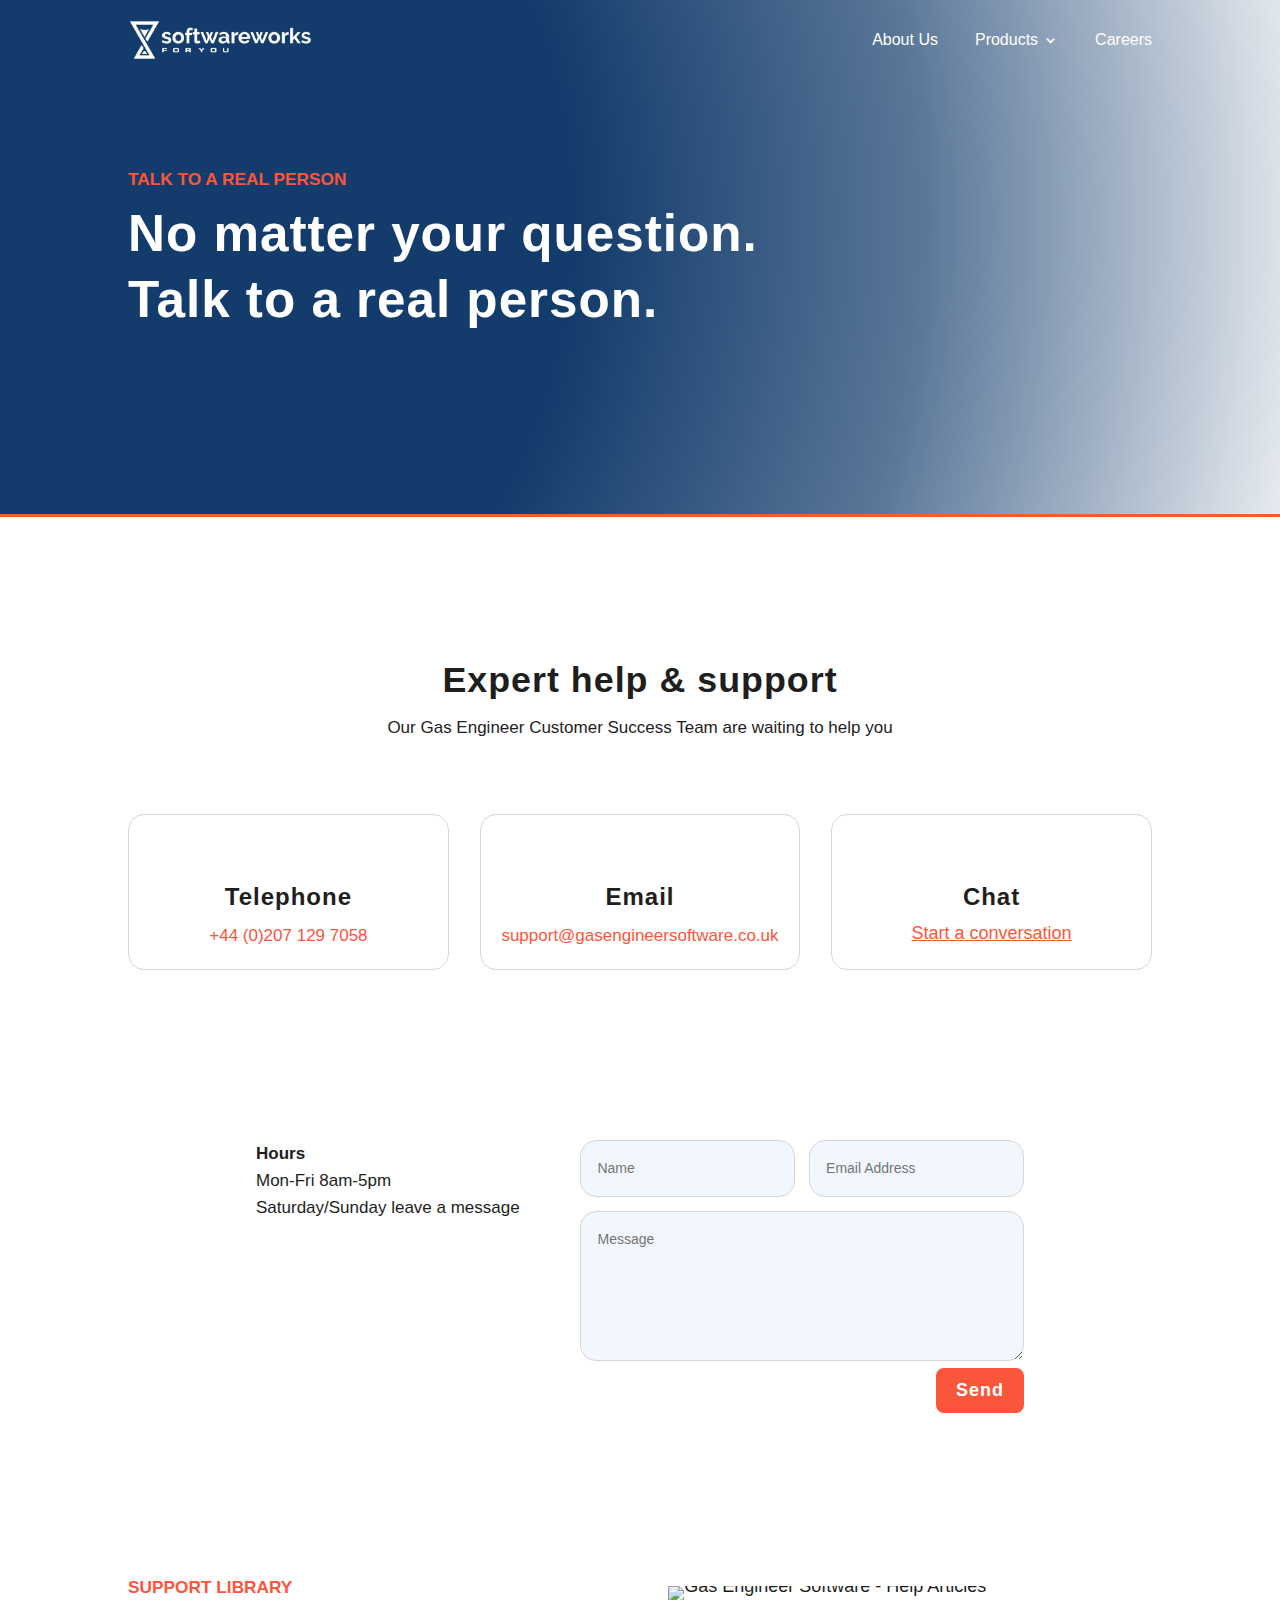
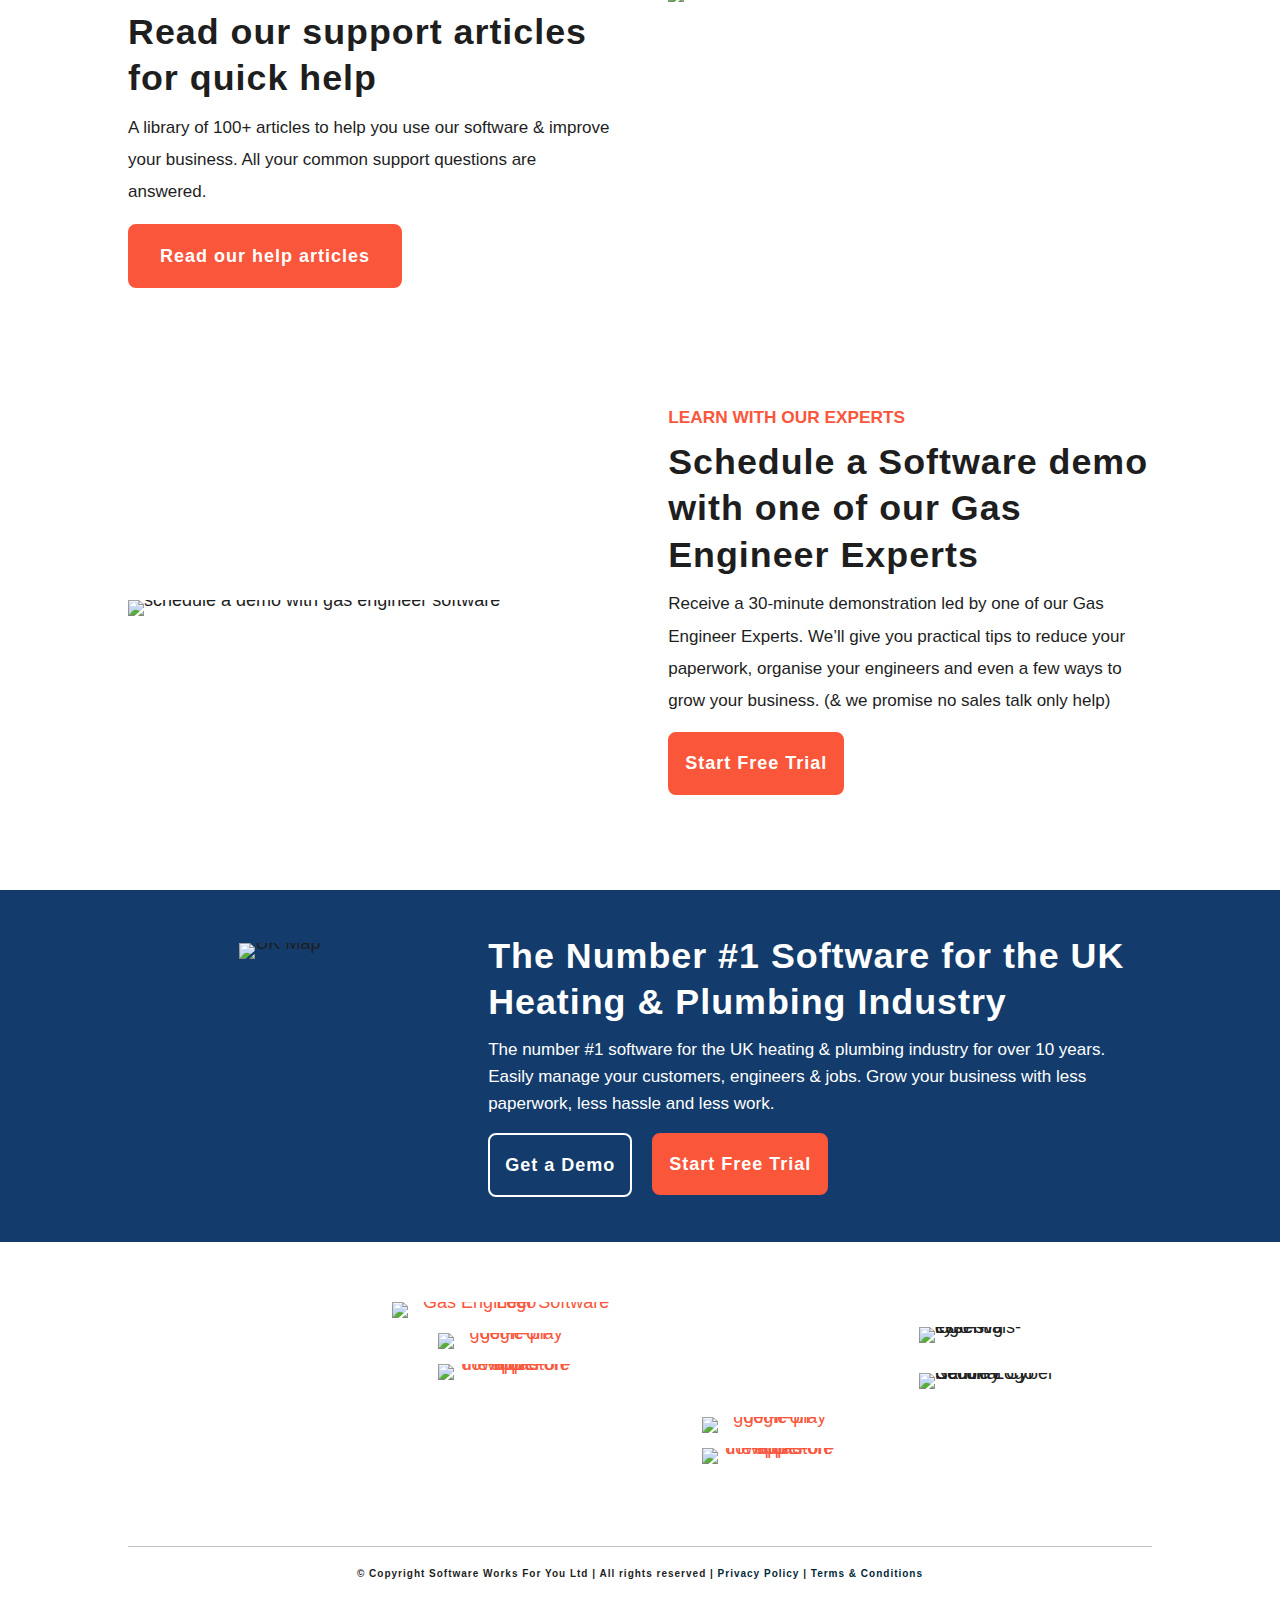
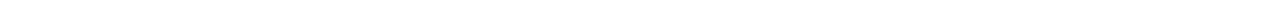
==== commit 80a79dbd: "New upload" ====
--- a/contact-us/index.html
+++ b/contact-us/index.html
@@ -21,11 +21,11 @@
 	
 	<title>Contact &amp; Support from Gas Engineer Software</title>
 <link rel="preconnect" href="https://fonts.gstatic.com/" crossorigin>
-		<!-- All in One SEO Pro 4.7.6 - aioseo.com -->
+		<!-- All in One SEO Pro 4.7.7 - aioseo.com -->
 	<meta name="description" content="Outstanding support by a team who understands heating &amp; plumbing. Get quick, expert help via Phone, in-app Chat, Email or read 100+ articles within our knowledge base.">
 	<meta name="robots" content="max-image-preview:large">
 	<link rel="canonical" href="/contact-us/">
-	<meta name="generator" content="All in One SEO Pro (AIOSEO) 4.7.6">
+	<meta name="generator" content="All in One SEO Pro (AIOSEO) 4.7.7">
 		<meta property="og:locale" content="en_GB">
 		<meta property="og:site_name" content="Software Works For You - Easy to use Job Management Software for Trading Companies">
 		<meta property="og:type" content="article">
@@ -50,7 +50,7 @@
 :where(.wp-block-post-template.is-layout-flex){gap: 1.25em;}:where(.wp-block-post-template.is-layout-grid){gap: 1.25em;}
 :where(.wp-block-columns.is-layout-flex){gap: 2em;}:where(.wp-block-columns.is-layout-grid){gap: 2em;}
 :root :where(.wp-block-pullquote){font-size: 1.5em;line-height: 1.6;}</style>
-<link rel="stylesheet" id="contact-form-7-css" href="/wp-content/plugins/contact-form-7/includes/css/styles.css?ver=6.0.1" type="text/css" media="all">
+<link rel="stylesheet" id="contact-form-7-css" href="/wp-content/plugins/contact-form-7/includes/css/styles.css?ver=6.0.2" type="text/css" media="all">
 <style id="divi-style-parent-inline-inline-css" type="text/css">/*!
 Theme Name: Divi
 Theme URI: http://www.elegantthemes.com/gallery/divi/
@@ -86,7 +86,7 @@
 .et_pb_bg_layout_light .et_pb_newsletter_button{color:#2ea3f2}.et_pb_with_border .et_pb_newsletter_form .input[type=checkbox]+label i,.et_pb_with_border .et_pb_newsletter_form .input[type=radio]+label i,.et_pb_with_border .et_pb_newsletter_form input,.et_pb_with_border .et_pb_newsletter_form select,.et_pb_with_border .et_pb_newsletter_form textarea,.et_pb_with_focus_border .et_pb_newsletter_form input:focus{border:0 solid #333}.et_pb_newsletter_description{word-wrap:break-word}.et_pb_newsletter_form p.et_pb_newsletter_field.et_pb_signup_custom_field{padding-left:0}.et_pb_newsletter p .et_pb_signup_error{border:1px solid red!important}.et_pb_newsletter{padding:25px}.et_pb_newsletter .et_pb_module_header:empty{display:none}.et_pb_newsletter_description p:last-of-type{padding-bottom:0}.et_pb_newsletter_description_no_title.et_pb_newsletter_description_no_content .et_pb_newsletter_form{-webkit-box-ordinal-group:3;-ms-flex-order:2;order:2}.et_pb_newsletter_form p.et_pb_newsletter_field{padding-bottom:1em;margin-bottom:0}.et_pb_newsletter_form .input,.et_pb_newsletter_form input[type=password],.et_pb_newsletter_form input[type=text],.et_pb_newsletter_form p.et_pb_newsletter_field input[type=text],.et_pb_newsletter_form p.et_pb_newsletter_field textarea,.et_pb_newsletter_form select,.et_pb_newsletter_form textarea{-webkit-appearance:none;padding:14px 4%!important;font-size:16px;color:#666;background-color:#fff;width:100%;font-weight:400;border-width:0;border-radius:3px}.et_pb_newsletter_form .et_pb_newsletter_field[data-type=select]:after{margin-top:-3px}.et_pb_newsletter_form p .et_pb_subscribe_error{border:1px solid red!important}.et_pb_newsletter_result{display:none}.et_pb_newsletter_success{text-align:center}.et_pb_newsletter_button{display:block;color:inherit;width:100%;text-align:center;-webkit-box-sizing:border-box;box-sizing:border-box}.et_pb_newsletter_button:hover{text-decoration:none}.et_pb_newsletter_button:hover:after{opacity:1;margin-left:0}.et_pb_newsletter_button_text{word-break:break-word}.et_pb_newsletter_fields,.et_pb_newsletter_footer{width:100%}.et_pb_newsletter_footer{margin-top:20px}.et_pb_newsletter_footer:empty{margin-top:0}.et_pb_newsletter .et_pb_newsletter_fields{display:-webkit-box;display:-ms-flexbox;display:flex;-ms-flex-wrap:wrap;flex-wrap:wrap;-webkit-box-pack:justify;-ms-flex-pack:justify;justify-content:space-between}.et_pb_newsletter .et_pb_newsletter_fields>*{-ms-flex-preferred-size:100%;flex-basis:100%}.et_pb_newsletter .et_pb_newsletter_form .et_pb_contact_field_half{-ms-flex-preferred-size:48.5%;flex-basis:48.5%}.et_pb_newsletter_layout_bottom_top .et_pb_newsletter_description,.et_pb_newsletter_layout_right_left .et_pb_newsletter_description{-webkit-box-ordinal-group:2;-ms-flex-order:1;order:1}.et_pb_newsletter .et_pb_contact_field_last+.et_pb_newsletter_field{padding-left:0}.et_pb_newsletter .et_pb_contact_field--hidden{display:none}.et_pb_newsletter.et_pb_login .et_pb_newsletter_description,.et_pb_newsletter.et_pb_login .et_pb_newsletter_form{width:100%;padding-left:0;padding-right:0}.et_pb_newsletter.et_pb_subscribe.et_pb_newsletter_layout_left_right,.et_pb_newsletter.et_pb_subscribe.et_pb_newsletter_layout_right_left{-webkit-box-orient:vertical;-webkit-box-direction:normal;-ms-flex-direction:column;flex-direction:column}.et_pb_newsletter.et_pb_subscribe.et_pb_newsletter_layout_left_right .et_pb_newsletter_form,.et_pb_newsletter.et_pb_subscribe.et_pb_newsletter_layout_right_left .et_pb_newsletter_form{padding-left:0;padding-right:0}.et_pb_newsletter.et_pb_subscribe.et_pb_newsletter_layout_left_right .et_pb_newsletter_form,.et_pb_newsletter.et_pb_subscribe.et_pb_newsletter_layout_top_bottom .et_pb_newsletter_form{padding-top:25px}.et_pb_newsletter.et_pb_subscribe.et_pb_newsletter_layout_left_right .et_multi_view_hidden+.et_pb_newsletter_form,.et_pb_newsletter.et_pb_subscribe.et_pb_newsletter_layout_top_bottom .et_multi_view_hidden+.et_pb_newsletter_form{padding-top:0}.et_pb_newsletter.et_pb_subscribe.et_pb_newsletter_layout_bottom_top .et_pb_newsletter_form,.et_pb_newsletter.et_pb_subscribe.et_pb_newsletter_layout_right_left .et_pb_newsletter_form{padding-bottom:25px}.et_pb_newsletter.et_pb_subscribe.et_pb_newsletter_layout_bottom_top .et_multi_view_hidden+.et_pb_newsletter_form,.et_pb_newsletter.et_pb_subscribe.et_pb_newsletter_layout_right_left .et_multi_view_hidden+.et_pb_newsletter_form{padding-bottom:0}.et_pb_column_2_3 .et_pb_newsletter.et_pb_login .et_pb_newsletter_description,.et_pb_column_2_3 .et_pb_newsletter.et_pb_login .et_pb_newsletter_form,.et_pb_column_3_4 .et_pb_newsletter.et_pb_login .et_pb_newsletter_description,.et_pb_column_3_4 .et_pb_newsletter.et_pb_login .et_pb_newsletter_form,.et_pb_column_4_4 .et_pb_newsletter.et_pb_login .et_pb_newsletter_description,.et_pb_column_4_4 .et_pb_newsletter.et_pb_login .et_pb_newsletter_form{width:50%;padding-top:0;padding-bottom:0}.et_pb_column_2_3 .et_pb_newsletter.et_pb_login .et_pb_newsletter_form,.et_pb_column_3_4 .et_pb_newsletter.et_pb_login .et_pb_newsletter_form,.et_pb_column_4_4 .et_pb_newsletter.et_pb_login .et_pb_newsletter_form{padding-left:40px;padding-right:0}.et_pb_column_2_3 .et_pb_newsletter.et_pb_subscribe.et_pb_newsletter_layout_left_right,.et_pb_column_2_3 .et_pb_newsletter.et_pb_subscribe.et_pb_newsletter_layout_right_left,.et_pb_column_3_4 .et_pb_newsletter.et_pb_subscribe.et_pb_newsletter_layout_left_right,.et_pb_column_3_4 .et_pb_newsletter.et_pb_subscribe.et_pb_newsletter_layout_right_left,.et_pb_column_4_4 .et_pb_newsletter.et_pb_subscribe.et_pb_newsletter_layout_left_right,.et_pb_column_4_4 .et_pb_newsletter.et_pb_subscribe.et_pb_newsletter_layout_right_left{-webkit-box-orient:horizontal;-webkit-box-direction:normal;-ms-flex-direction:row;flex-direction:row}.et_pb_column_2_3 .et_pb_newsletter.et_pb_subscribe.et_pb_newsletter_layout_left_right .et_pb_newsletter_form,.et_pb_column_2_3 .et_pb_newsletter.et_pb_subscribe.et_pb_newsletter_layout_right_left .et_pb_newsletter_form,.et_pb_column_3_4 .et_pb_newsletter.et_pb_subscribe.et_pb_newsletter_layout_left_right .et_pb_newsletter_form,.et_pb_column_3_4 .et_pb_newsletter.et_pb_subscribe.et_pb_newsletter_layout_right_left .et_pb_newsletter_form,.et_pb_column_4_4 .et_pb_newsletter.et_pb_subscribe.et_pb_newsletter_layout_left_right .et_pb_newsletter_form,.et_pb_column_4_4 .et_pb_newsletter.et_pb_subscribe.et_pb_newsletter_layout_right_left .et_pb_newsletter_form{padding-top:0;padding-bottom:0}.et_pb_column_2_3 .et_pb_newsletter.et_pb_subscribe.et_pb_newsletter_layout_left_right .et_pb_newsletter_form,.et_pb_column_3_4 .et_pb_newsletter.et_pb_subscribe.et_pb_newsletter_layout_left_right .et_pb_newsletter_form,.et_pb_column_4_4 .et_pb_newsletter.et_pb_subscribe.et_pb_newsletter_layout_left_right .et_pb_newsletter_form{padding-left:40px}.et_pb_column_2_3 .et_pb_newsletter.et_pb_subscribe.et_pb_newsletter_layout_left_right .et_multi_view_hidden+.et_pb_newsletter_form,.et_pb_column_3_4 .et_pb_newsletter.et_pb_subscribe.et_pb_newsletter_layout_left_right .et_multi_view_hidden+.et_pb_newsletter_form,.et_pb_column_4_4 .et_pb_newsletter.et_pb_subscribe.et_pb_newsletter_layout_left_right .et_multi_view_hidden+.et_pb_newsletter_form{padding-left:0}.et_pb_column_2_3 .et_pb_newsletter.et_pb_subscribe.et_pb_newsletter_layout_right_left .et_pb_newsletter_form,.et_pb_column_3_4 .et_pb_newsletter.et_pb_subscribe.et_pb_newsletter_layout_right_left .et_pb_newsletter_form,.et_pb_column_4_4 .et_pb_newsletter.et_pb_subscribe.et_pb_newsletter_layout_right_left .et_pb_newsletter_form{padding-right:40px}.et_pb_column_2_3 .et_pb_newsletter.et_pb_subscribe.et_pb_newsletter_layout_right_left .et_multi_view_hidden+.et_pb_newsletter_form,.et_pb_column_3_4 .et_pb_newsletter.et_pb_subscribe.et_pb_newsletter_layout_right_left .et_multi_view_hidden+.et_pb_newsletter_form,.et_pb_column_4_4 .et_pb_newsletter.et_pb_subscribe.et_pb_newsletter_layout_right_left .et_multi_view_hidden+.et_pb_newsletter_form{padding-left:0}.et_pb_column_2_3 .et_pb_newsletter.et_pb_subscribe.et_pb_newsletter_layout_top_bottom .et_pb_newsletter_form,.et_pb_column_3_4 .et_pb_newsletter.et_pb_subscribe.et_pb_newsletter_layout_top_bottom .et_pb_newsletter_form,.et_pb_column_4_4 .et_pb_newsletter.et_pb_subscribe.et_pb_newsletter_layout_top_bottom .et_pb_newsletter_form{padding-top:25px}.et_pb_column_2_3 .et_pb_newsletter.et_pb_subscribe.et_pb_newsletter_layout_top_bottom .et_multi_view_hidden+.et_pb_newsletter_form,.et_pb_column_3_4 .et_pb_newsletter.et_pb_subscribe.et_pb_newsletter_layout_top_bottom .et_multi_view_hidden+.et_pb_newsletter_form,.et_pb_column_4_4 .et_pb_newsletter.et_pb_subscribe.et_pb_newsletter_layout_top_bottom .et_multi_view_hidden+.et_pb_newsletter_form{padding-left:0}.et_pb_column_2_3 .et_pb_newsletter.et_pb_subscribe.et_pb_newsletter_layout_bottom_top .et_pb_newsletter_form,.et_pb_column_3_4 .et_pb_newsletter.et_pb_subscribe.et_pb_newsletter_layout_bottom_top .et_pb_newsletter_form,.et_pb_column_4_4 .et_pb_newsletter.et_pb_subscribe.et_pb_newsletter_layout_bottom_top .et_pb_newsletter_form{padding-bottom:25px}.et_pb_column_2_3 .et_pb_newsletter.et_pb_subscribe.et_pb_newsletter_layout_bottom_top .et_multi_view_hidden+.et_pb_newsletter_form,.et_pb_column_3_4 .et_pb_newsletter.et_pb_subscribe.et_pb_newsletter_layout_bottom_top .et_multi_view_hidden+.et_pb_newsletter_form,.et_pb_column_4_4 .et_pb_newsletter.et_pb_subscribe.et_pb_newsletter_layout_bottom_top .et_multi_view_hidden+.et_pb_newsletter_form{padding-left:0}@media (max-width:980px){.et_pb_newsletter.et_pb_login .et_pb_newsletter_description,.et_pb_newsletter.et_pb_login .et_pb_newsletter_form{width:50%;padding-top:0;padding-bottom:0}.et_pb_newsletter.et_pb_login .et_pb_newsletter_form{padding-left:40px;padding-right:0}.et_pb_newsletter.et_pb_subscribe.et_pb_newsletter_layout_left_right,.et_pb_newsletter.et_pb_subscribe.et_pb_newsletter_layout_right_left{-webkit-box-orient:horizontal;-webkit-box-direction:normal;-ms-flex-direction:row;flex-direction:row}.et_pb_newsletter.et_pb_subscribe.et_pb_newsletter_layout_left_right .et_pb_newsletter_form,.et_pb_newsletter.et_pb_subscribe.et_pb_newsletter_layout_right_left .et_pb_newsletter_form{padding-top:0;padding-bottom:0}.et_pb_newsletter.et_pb_subscribe.et_pb_newsletter_layout_left_right .et_pb_newsletter_form{padding-left:40px}.et_pb_newsletter.et_pb_subscribe.et_pb_newsletter_layout_left_right .et_multi_view_hidden+.et_pb_newsletter_form{padding-left:0}.et_pb_newsletter.et_pb_subscribe.et_pb_newsletter_layout_right_left .et_pb_newsletter_form{padding-right:40px}.et_pb_newsletter.et_pb_subscribe.et_pb_newsletter_layout_right_left .et_multi_view_hidden+.et_pb_newsletter_form{padding-left:0}.et_pb_newsletter.et_pb_subscribe.et_pb_newsletter_layout_top_bottom .et_pb_newsletter_form{padding-top:25px}.et_pb_newsletter.et_pb_subscribe.et_pb_newsletter_layout_top_bottom .et_multi_view_hidden+.et_pb_newsletter_form{padding-left:0}.et_pb_newsletter.et_pb_subscribe.et_pb_newsletter_layout_bottom_top .et_pb_newsletter_form{padding-bottom:25px}.et_pb_newsletter.et_pb_subscribe.et_pb_newsletter_layout_bottom_top .et_multi_view_hidden+.et_pb_newsletter_form{padding-left:0}.et_pb_row_1-2_1-4_1-4>.et_pb_column.et_pb_column_1_4 .et_pb_newsletter.et_pb_login .et_pb_newsletter_description,.et_pb_row_1-2_1-4_1-4>.et_pb_column.et_pb_column_1_4 .et_pb_newsletter.et_pb_login .et_pb_newsletter_form,.et_pb_row_1-4_1-4>.et_pb_column.et_pb_column_1_4 .et_pb_newsletter.et_pb_login .et_pb_newsletter_description,.et_pb_row_1-4_1-4>.et_pb_column.et_pb_column_1_4 .et_pb_newsletter.et_pb_login .et_pb_newsletter_form,.et_pb_row_1-4_1-4_1-2>.et_pb_column.et_pb_column_1_4 .et_pb_newsletter.et_pb_login .et_pb_newsletter_description,.et_pb_row_1-4_1-4_1-2>.et_pb_column.et_pb_column_1_4 .et_pb_newsletter.et_pb_login .et_pb_newsletter_form,.et_pb_row_4col>.et_pb_column.et_pb_column_1_4 .et_pb_newsletter.et_pb_login .et_pb_newsletter_description,.et_pb_row_4col>.et_pb_column.et_pb_column_1_4 .et_pb_newsletter.et_pb_login .et_pb_newsletter_form{width:100%;padding-left:0;padding-right:0}.et_pb_row_1-2_1-4_1-4>.et_pb_column.et_pb_column_1_4 .et_pb_newsletter.et_pb_subscribe.et_pb_newsletter_layout_left_right,.et_pb_row_1-2_1-4_1-4>.et_pb_column.et_pb_column_1_4 .et_pb_newsletter.et_pb_subscribe.et_pb_newsletter_layout_right_left,.et_pb_row_1-4_1-4>.et_pb_column.et_pb_column_1_4 .et_pb_newsletter.et_pb_subscribe.et_pb_newsletter_layout_left_right,.et_pb_row_1-4_1-4>.et_pb_column.et_pb_column_1_4 .et_pb_newsletter.et_pb_subscribe.et_pb_newsletter_layout_right_left,.et_pb_row_1-4_1-4_1-2>.et_pb_column.et_pb_column_1_4 .et_pb_newsletter.et_pb_subscribe.et_pb_newsletter_layout_left_right,.et_pb_row_1-4_1-4_1-2>.et_pb_column.et_pb_column_1_4 .et_pb_newsletter.et_pb_subscribe.et_pb_newsletter_layout_right_left,.et_pb_row_4col>.et_pb_column.et_pb_column_1_4 .et_pb_newsletter.et_pb_subscribe.et_pb_newsletter_layout_left_right,.et_pb_row_4col>.et_pb_column.et_pb_column_1_4 .et_pb_newsletter.et_pb_subscribe.et_pb_newsletter_layout_right_left{-webkit-box-orient:vertical;-webkit-box-direction:normal;-ms-flex-direction:column;flex-direction:column}.et_pb_row_1-2_1-4_1-4>.et_pb_column.et_pb_column_1_4 .et_pb_newsletter.et_pb_subscribe.et_pb_newsletter_layout_left_right .et_pb_newsletter_form,.et_pb_row_1-2_1-4_1-4>.et_pb_column.et_pb_column_1_4 .et_pb_newsletter.et_pb_subscribe.et_pb_newsletter_layout_right_left .et_pb_newsletter_form,.et_pb_row_1-4_1-4>.et_pb_column.et_pb_column_1_4 .et_pb_newsletter.et_pb_subscribe.et_pb_newsletter_layout_left_right .et_pb_newsletter_form,.et_pb_row_1-4_1-4>.et_pb_column.et_pb_column_1_4 .et_pb_newsletter.et_pb_subscribe.et_pb_newsletter_layout_right_left .et_pb_newsletter_form,.et_pb_row_1-4_1-4_1-2>.et_pb_column.et_pb_column_1_4 .et_pb_newsletter.et_pb_subscribe.et_pb_newsletter_layout_left_right .et_pb_newsletter_form,.et_pb_row_1-4_1-4_1-2>.et_pb_column.et_pb_column_1_4 .et_pb_newsletter.et_pb_subscribe.et_pb_newsletter_layout_right_left .et_pb_newsletter_form,.et_pb_row_4col>.et_pb_column.et_pb_column_1_4 .et_pb_newsletter.et_pb_subscribe.et_pb_newsletter_layout_left_right .et_pb_newsletter_form,.et_pb_row_4col>.et_pb_column.et_pb_column_1_4 .et_pb_newsletter.et_pb_subscribe.et_pb_newsletter_layout_right_left .et_pb_newsletter_form{padding-left:0;padding-right:0}.et_pb_row_1-2_1-4_1-4>.et_pb_column.et_pb_column_1_4 .et_pb_newsletter.et_pb_subscribe.et_pb_newsletter_layout_left_right .et_pb_newsletter_form,.et_pb_row_1-2_1-4_1-4>.et_pb_column.et_pb_column_1_4 .et_pb_newsletter.et_pb_subscribe.et_pb_newsletter_layout_top_bottom .et_pb_newsletter_form,.et_pb_row_1-4_1-4>.et_pb_column.et_pb_column_1_4 .et_pb_newsletter.et_pb_subscribe.et_pb_newsletter_layout_left_right .et_pb_newsletter_form,.et_pb_row_1-4_1-4>.et_pb_column.et_pb_column_1_4 .et_pb_newsletter.et_pb_subscribe.et_pb_newsletter_layout_top_bottom .et_pb_newsletter_form,.et_pb_row_1-4_1-4_1-2>.et_pb_column.et_pb_column_1_4 .et_pb_newsletter.et_pb_subscribe.et_pb_newsletter_layout_left_right .et_pb_newsletter_form,.et_pb_row_1-4_1-4_1-2>.et_pb_column.et_pb_column_1_4 .et_pb_newsletter.et_pb_subscribe.et_pb_newsletter_layout_top_bottom .et_pb_newsletter_form,.et_pb_row_4col>.et_pb_column.et_pb_column_1_4 .et_pb_newsletter.et_pb_subscribe.et_pb_newsletter_layout_left_right .et_pb_newsletter_form,.et_pb_row_4col>.et_pb_column.et_pb_column_1_4 .et_pb_newsletter.et_pb_subscribe.et_pb_newsletter_layout_top_bottom .et_pb_newsletter_form{padding-top:25px}.et_pb_row_1-2_1-4_1-4>.et_pb_column.et_pb_column_1_4 .et_pb_newsletter.et_pb_subscribe.et_pb_newsletter_layout_left_right .et_multi_view_hidden+.et_pb_newsletter_form,.et_pb_row_1-2_1-4_1-4>.et_pb_column.et_pb_column_1_4 .et_pb_newsletter.et_pb_subscribe.et_pb_newsletter_layout_top_bottom .et_multi_view_hidden+.et_pb_newsletter_form,.et_pb_row_1-4_1-4>.et_pb_column.et_pb_column_1_4 .et_pb_newsletter.et_pb_subscribe.et_pb_newsletter_layout_left_right .et_multi_view_hidden+.et_pb_newsletter_form,.et_pb_row_1-4_1-4>.et_pb_column.et_pb_column_1_4 .et_pb_newsletter.et_pb_subscribe.et_pb_newsletter_layout_top_bottom .et_multi_view_hidden+.et_pb_newsletter_form,.et_pb_row_1-4_1-4_1-2>.et_pb_column.et_pb_column_1_4 .et_pb_newsletter.et_pb_subscribe.et_pb_newsletter_layout_left_right .et_multi_view_hidden+.et_pb_newsletter_form,.et_pb_row_1-4_1-4_1-2>.et_pb_column.et_pb_column_1_4 .et_pb_newsletter.et_pb_subscribe.et_pb_newsletter_layout_top_bottom .et_multi_view_hidden+.et_pb_newsletter_form,.et_pb_row_4col>.et_pb_column.et_pb_column_1_4 .et_pb_newsletter.et_pb_subscribe.et_pb_newsletter_layout_left_right .et_multi_view_hidden+.et_pb_newsletter_form,.et_pb_row_4col>.et_pb_column.et_pb_column_1_4 .et_pb_newsletter.et_pb_subscribe.et_pb_newsletter_layout_top_bottom .et_multi_view_hidden+.et_pb_newsletter_form{padding-top:0}.et_pb_row_1-2_1-4_1-4>.et_pb_column.et_pb_column_1_4 .et_pb_newsletter.et_pb_subscribe.et_pb_newsletter_layout_bottom_top .et_pb_newsletter_form,.et_pb_row_1-2_1-4_1-4>.et_pb_column.et_pb_column_1_4 .et_pb_newsletter.et_pb_subscribe.et_pb_newsletter_layout_right_left .et_pb_newsletter_form,.et_pb_row_1-4_1-4>.et_pb_column.et_pb_column_1_4 .et_pb_newsletter.et_pb_subscribe.et_pb_newsletter_layout_bottom_top .et_pb_newsletter_form,.et_pb_row_1-4_1-4>.et_pb_column.et_pb_column_1_4 .et_pb_newsletter.et_pb_subscribe.et_pb_newsletter_layout_right_left .et_pb_newsletter_form,.et_pb_row_1-4_1-4_1-2>.et_pb_column.et_pb_column_1_4 .et_pb_newsletter.et_pb_subscribe.et_pb_newsletter_layout_bottom_top .et_pb_newsletter_form,.et_pb_row_1-4_1-4_1-2>.et_pb_column.et_pb_column_1_4 .et_pb_newsletter.et_pb_subscribe.et_pb_newsletter_layout_right_left .et_pb_newsletter_form,.et_pb_row_4col>.et_pb_column.et_pb_column_1_4 .et_pb_newsletter.et_pb_subscribe.et_pb_newsletter_layout_bottom_top .et_pb_newsletter_form,.et_pb_row_4col>.et_pb_column.et_pb_column_1_4 .et_pb_newsletter.et_pb_subscribe.et_pb_newsletter_layout_right_left .et_pb_newsletter_form{padding-bottom:25px}.et_pb_row_1-2_1-4_1-4>.et_pb_column.et_pb_column_1_4 .et_pb_newsletter.et_pb_subscribe.et_pb_newsletter_layout_bottom_top .et_multi_view_hidden+.et_pb_newsletter_form,.et_pb_row_1-2_1-4_1-4>.et_pb_column.et_pb_column_1_4 .et_pb_newsletter.et_pb_subscribe.et_pb_newsletter_layout_right_left .et_multi_view_hidden+.et_pb_newsletter_form,.et_pb_row_1-4_1-4>.et_pb_column.et_pb_column_1_4 .et_pb_newsletter.et_pb_subscribe.et_pb_newsletter_layout_bottom_top .et_multi_view_hidden+.et_pb_newsletter_form,.et_pb_row_1-4_1-4>.et_pb_column.et_pb_column_1_4 .et_pb_newsletter.et_pb_subscribe.et_pb_newsletter_layout_right_left .et_multi_view_hidden+.et_pb_newsletter_form,.et_pb_row_1-4_1-4_1-2>.et_pb_column.et_pb_column_1_4 .et_pb_newsletter.et_pb_subscribe.et_pb_newsletter_layout_bottom_top .et_multi_view_hidden+.et_pb_newsletter_form,.et_pb_row_1-4_1-4_1-2>.et_pb_column.et_pb_column_1_4 .et_pb_newsletter.et_pb_subscribe.et_pb_newsletter_layout_right_left .et_multi_view_hidden+.et_pb_newsletter_form,.et_pb_row_4col>.et_pb_column.et_pb_column_1_4 .et_pb_newsletter.et_pb_subscribe.et_pb_newsletter_layout_bottom_top .et_multi_view_hidden+.et_pb_newsletter_form,.et_pb_row_4col>.et_pb_column.et_pb_column_1_4 .et_pb_newsletter.et_pb_subscribe.et_pb_newsletter_layout_right_left .et_multi_view_hidden+.et_pb_newsletter_form{padding-bottom:0}.et_pb_row_1-5_1-5_3-5>.et_pb_column.et_pb_column_1_5 .et_pb_newsletter.et_pb_login .et_pb_newsletter_description,.et_pb_row_1-5_1-5_3-5>.et_pb_column.et_pb_column_1_5 .et_pb_newsletter.et_pb_login .et_pb_newsletter_form,.et_pb_row_3-5_1-5_1-5>.et_pb_column.et_pb_column_1_5 .et_pb_newsletter.et_pb_login .et_pb_newsletter_description,.et_pb_row_3-5_1-5_1-5>.et_pb_column.et_pb_column_1_5 .et_pb_newsletter.et_pb_login .et_pb_newsletter_form,.et_pb_row_5col>.et_pb_column.et_pb_column_1_5 .et_pb_newsletter.et_pb_login .et_pb_newsletter_description,.et_pb_row_5col>.et_pb_column.et_pb_column_1_5 .et_pb_newsletter.et_pb_login .et_pb_newsletter_form{width:100%;padding-left:0;padding-right:0}.et_pb_row_1-5_1-5_3-5>.et_pb_column.et_pb_column_1_5 .et_pb_newsletter.et_pb_subscribe.et_pb_newsletter_layout_left_right,.et_pb_row_1-5_1-5_3-5>.et_pb_column.et_pb_column_1_5 .et_pb_newsletter.et_pb_subscribe.et_pb_newsletter_layout_right_left,.et_pb_row_3-5_1-5_1-5>.et_pb_column.et_pb_column_1_5 .et_pb_newsletter.et_pb_subscribe.et_pb_newsletter_layout_left_right,.et_pb_row_3-5_1-5_1-5>.et_pb_column.et_pb_column_1_5 .et_pb_newsletter.et_pb_subscribe.et_pb_newsletter_layout_right_left,.et_pb_row_5col>.et_pb_column.et_pb_column_1_5 .et_pb_newsletter.et_pb_subscribe.et_pb_newsletter_layout_left_right,.et_pb_row_5col>.et_pb_column.et_pb_column_1_5 .et_pb_newsletter.et_pb_subscribe.et_pb_newsletter_layout_right_left{-webkit-box-orient:vertical;-webkit-box-direction:normal;-ms-flex-direction:column;flex-direction:column}.et_pb_row_1-5_1-5_3-5>.et_pb_column.et_pb_column_1_5 .et_pb_newsletter.et_pb_subscribe.et_pb_newsletter_layout_left_right .et_pb_newsletter_form,.et_pb_row_1-5_1-5_3-5>.et_pb_column.et_pb_column_1_5 .et_pb_newsletter.et_pb_subscribe.et_pb_newsletter_layout_right_left .et_pb_newsletter_form,.et_pb_row_3-5_1-5_1-5>.et_pb_column.et_pb_column_1_5 .et_pb_newsletter.et_pb_subscribe.et_pb_newsletter_layout_left_right .et_pb_newsletter_form,.et_pb_row_3-5_1-5_1-5>.et_pb_column.et_pb_column_1_5 .et_pb_newsletter.et_pb_subscribe.et_pb_newsletter_layout_right_left .et_pb_newsletter_form,.et_pb_row_5col>.et_pb_column.et_pb_column_1_5 .et_pb_newsletter.et_pb_subscribe.et_pb_newsletter_layout_left_right .et_pb_newsletter_form,.et_pb_row_5col>.et_pb_column.et_pb_column_1_5 .et_pb_newsletter.et_pb_subscribe.et_pb_newsletter_layout_right_left .et_pb_newsletter_form{padding-left:0;padding-right:0}.et_pb_row_1-5_1-5_3-5>.et_pb_column.et_pb_column_1_5 .et_pb_newsletter.et_pb_subscribe.et_pb_newsletter_layout_left_right .et_pb_newsletter_form,.et_pb_row_1-5_1-5_3-5>.et_pb_column.et_pb_column_1_5 .et_pb_newsletter.et_pb_subscribe.et_pb_newsletter_layout_top_bottom .et_pb_newsletter_form,.et_pb_row_3-5_1-5_1-5>.et_pb_column.et_pb_column_1_5 .et_pb_newsletter.et_pb_subscribe.et_pb_newsletter_layout_left_right .et_pb_newsletter_form,.et_pb_row_3-5_1-5_1-5>.et_pb_column.et_pb_column_1_5 .et_pb_newsletter.et_pb_subscribe.et_pb_newsletter_layout_top_bottom .et_pb_newsletter_form,.et_pb_row_5col>.et_pb_column.et_pb_column_1_5 .et_pb_newsletter.et_pb_subscribe.et_pb_newsletter_layout_left_right .et_pb_newsletter_form,.et_pb_row_5col>.et_pb_column.et_pb_column_1_5 .et_pb_newsletter.et_pb_subscribe.et_pb_newsletter_layout_top_bottom .et_pb_newsletter_form{padding-top:25px}.et_pb_row_1-5_1-5_3-5>.et_pb_column.et_pb_column_1_5 .et_pb_newsletter.et_pb_subscribe.et_pb_newsletter_layout_left_right .et_multi_view_hidden+.et_pb_newsletter_form,.et_pb_row_1-5_1-5_3-5>.et_pb_column.et_pb_column_1_5 .et_pb_newsletter.et_pb_subscribe.et_pb_newsletter_layout_top_bottom .et_multi_view_hidden+.et_pb_newsletter_form,.et_pb_row_3-5_1-5_1-5>.et_pb_column.et_pb_column_1_5 .et_pb_newsletter.et_pb_subscribe.et_pb_newsletter_layout_left_right .et_multi_view_hidden+.et_pb_newsletter_form,.et_pb_row_3-5_1-5_1-5>.et_pb_column.et_pb_column_1_5 .et_pb_newsletter.et_pb_subscribe.et_pb_newsletter_layout_top_bottom .et_multi_view_hidden+.et_pb_newsletter_form,.et_pb_row_5col>.et_pb_column.et_pb_column_1_5 .et_pb_newsletter.et_pb_subscribe.et_pb_newsletter_layout_left_right .et_multi_view_hidden+.et_pb_newsletter_form,.et_pb_row_5col>.et_pb_column.et_pb_column_1_5 .et_pb_newsletter.et_pb_subscribe.et_pb_newsletter_layout_top_bottom .et_multi_view_hidden+.et_pb_newsletter_form{padding-top:0}.et_pb_row_1-5_1-5_3-5>.et_pb_column.et_pb_column_1_5 .et_pb_newsletter.et_pb_subscribe.et_pb_newsletter_layout_bottom_top .et_pb_newsletter_form,.et_pb_row_1-5_1-5_3-5>.et_pb_column.et_pb_column_1_5 .et_pb_newsletter.et_pb_subscribe.et_pb_newsletter_layout_right_left .et_pb_newsletter_form,.et_pb_row_3-5_1-5_1-5>.et_pb_column.et_pb_column_1_5 .et_pb_newsletter.et_pb_subscribe.et_pb_newsletter_layout_bottom_top .et_pb_newsletter_form,.et_pb_row_3-5_1-5_1-5>.et_pb_column.et_pb_column_1_5 .et_pb_newsletter.et_pb_subscribe.et_pb_newsletter_layout_right_left .et_pb_newsletter_form,.et_pb_row_5col>.et_pb_column.et_pb_column_1_5 .et_pb_newsletter.et_pb_subscribe.et_pb_newsletter_layout_bottom_top .et_pb_newsletter_form,.et_pb_row_5col>.et_pb_column.et_pb_column_1_5 .et_pb_newsletter.et_pb_subscribe.et_pb_newsletter_layout_right_left .et_pb_newsletter_form{padding-bottom:25px}.et_pb_row_1-5_1-5_3-5>.et_pb_column.et_pb_column_1_5 .et_pb_newsletter.et_pb_subscribe.et_pb_newsletter_layout_bottom_top .et_multi_view_hidden+.et_pb_newsletter_form,.et_pb_row_1-5_1-5_3-5>.et_pb_column.et_pb_column_1_5 .et_pb_newsletter.et_pb_subscribe.et_pb_newsletter_layout_right_left .et_multi_view_hidden+.et_pb_newsletter_form,.et_pb_row_3-5_1-5_1-5>.et_pb_column.et_pb_column_1_5 .et_pb_newsletter.et_pb_subscribe.et_pb_newsletter_layout_bottom_top .et_multi_view_hidden+.et_pb_newsletter_form,.et_pb_row_3-5_1-5_1-5>.et_pb_column.et_pb_column_1_5 .et_pb_newsletter.et_pb_subscribe.et_pb_newsletter_layout_right_left .et_multi_view_hidden+.et_pb_newsletter_form,.et_pb_row_5col>.et_pb_column.et_pb_column_1_5 .et_pb_newsletter.et_pb_subscribe.et_pb_newsletter_layout_bottom_top .et_multi_view_hidden+.et_pb_newsletter_form,.et_pb_row_5col>.et_pb_column.et_pb_column_1_5 .et_pb_newsletter.et_pb_subscribe.et_pb_newsletter_layout_right_left .et_multi_view_hidden+.et_pb_newsletter_form{padding-bottom:0}.et_pb_row_1-2_1-6_1-6_1-6>.et_pb_column.et_pb_column_1_6 .et_pb_newsletter.et_pb_login .et_pb_newsletter_description,.et_pb_row_1-2_1-6_1-6_1-6>.et_pb_column.et_pb_column_1_6 .et_pb_newsletter.et_pb_login .et_pb_newsletter_form,.et_pb_row_1-6_1-6_1-6_1-2>.et_pb_column.et_pb_column_1_6 .et_pb_newsletter.et_pb_login .et_pb_newsletter_description,.et_pb_row_1-6_1-6_1-6_1-2>.et_pb_column.et_pb_column_1_6 .et_pb_newsletter.et_pb_login .et_pb_newsletter_form,.et_pb_row_6col>.et_pb_column.et_pb_column_1_6 .et_pb_newsletter.et_pb_login .et_pb_newsletter_description,.et_pb_row_6col>.et_pb_column.et_pb_column_1_6 .et_pb_newsletter.et_pb_login .et_pb_newsletter_form{width:100%;padding-left:0;padding-right:0}.et_pb_row_1-2_1-6_1-6_1-6>.et_pb_column.et_pb_column_1_6 .et_pb_newsletter.et_pb_subscribe.et_pb_newsletter_layout_left_right,.et_pb_row_1-2_1-6_1-6_1-6>.et_pb_column.et_pb_column_1_6 .et_pb_newsletter.et_pb_subscribe.et_pb_newsletter_layout_right_left,.et_pb_row_1-6_1-6_1-6_1-2>.et_pb_column.et_pb_column_1_6 .et_pb_newsletter.et_pb_subscribe.et_pb_newsletter_layout_left_right,.et_pb_row_1-6_1-6_1-6_1-2>.et_pb_column.et_pb_column_1_6 .et_pb_newsletter.et_pb_subscribe.et_pb_newsletter_layout_right_left,.et_pb_row_6col>.et_pb_column.et_pb_column_1_6 .et_pb_newsletter.et_pb_subscribe.et_pb_newsletter_layout_left_right,.et_pb_row_6col>.et_pb_column.et_pb_column_1_6 .et_pb_newsletter.et_pb_subscribe.et_pb_newsletter_layout_right_left{-webkit-box-orient:vertical;-webkit-box-direction:normal;-ms-flex-direction:column;flex-direction:column}.et_pb_row_1-2_1-6_1-6_1-6>.et_pb_column.et_pb_column_1_6 .et_pb_newsletter.et_pb_subscribe.et_pb_newsletter_layout_left_right .et_pb_newsletter_form,.et_pb_row_1-2_1-6_1-6_1-6>.et_pb_column.et_pb_column_1_6 .et_pb_newsletter.et_pb_subscribe.et_pb_newsletter_layout_right_left .et_pb_newsletter_form,.et_pb_row_1-6_1-6_1-6_1-2>.et_pb_column.et_pb_column_1_6 .et_pb_newsletter.et_pb_subscribe.et_pb_newsletter_layout_left_right .et_pb_newsletter_form,.et_pb_row_1-6_1-6_1-6_1-2>.et_pb_column.et_pb_column_1_6 .et_pb_newsletter.et_pb_subscribe.et_pb_newsletter_layout_right_left .et_pb_newsletter_form,.et_pb_row_6col>.et_pb_column.et_pb_column_1_6 .et_pb_newsletter.et_pb_subscribe.et_pb_newsletter_layout_left_right .et_pb_newsletter_form,.et_pb_row_6col>.et_pb_column.et_pb_column_1_6 .et_pb_newsletter.et_pb_subscribe.et_pb_newsletter_layout_right_left .et_pb_newsletter_form{padding-left:0;padding-right:0}.et_pb_row_1-2_1-6_1-6_1-6>.et_pb_column.et_pb_column_1_6 .et_pb_newsletter.et_pb_subscribe.et_pb_newsletter_layout_left_right .et_pb_newsletter_form,.et_pb_row_1-2_1-6_1-6_1-6>.et_pb_column.et_pb_column_1_6 .et_pb_newsletter.et_pb_subscribe.et_pb_newsletter_layout_top_bottom .et_pb_newsletter_form,.et_pb_row_1-6_1-6_1-6_1-2>.et_pb_column.et_pb_column_1_6 .et_pb_newsletter.et_pb_subscribe.et_pb_newsletter_layout_left_right .et_pb_newsletter_form,.et_pb_row_1-6_1-6_1-6_1-2>.et_pb_column.et_pb_column_1_6 .et_pb_newsletter.et_pb_subscribe.et_pb_newsletter_layout_top_bottom .et_pb_newsletter_form,.et_pb_row_6col>.et_pb_column.et_pb_column_1_6 .et_pb_newsletter.et_pb_subscribe.et_pb_newsletter_layout_left_right .et_pb_newsletter_form,.et_pb_row_6col>.et_pb_column.et_pb_column_1_6 .et_pb_newsletter.et_pb_subscribe.et_pb_newsletter_layout_top_bottom .et_pb_newsletter_form{padding-top:25px}.et_pb_row_1-2_1-6_1-6_1-6>.et_pb_column.et_pb_column_1_6 .et_pb_newsletter.et_pb_subscribe.et_pb_newsletter_layout_left_right .et_multi_view_hidden+.et_pb_newsletter_form,.et_pb_row_1-2_1-6_1-6_1-6>.et_pb_column.et_pb_column_1_6 .et_pb_newsletter.et_pb_subscribe.et_pb_newsletter_layout_top_bottom .et_multi_view_hidden+.et_pb_newsletter_form,.et_pb_row_1-6_1-6_1-6_1-2>.et_pb_column.et_pb_column_1_6 .et_pb_newsletter.et_pb_subscribe.et_pb_newsletter_layout_left_right .et_multi_view_hidden+.et_pb_newsletter_form,.et_pb_row_1-6_1-6_1-6_1-2>.et_pb_column.et_pb_column_1_6 .et_pb_newsletter.et_pb_subscribe.et_pb_newsletter_layout_top_bottom .et_multi_view_hidden+.et_pb_newsletter_form,.et_pb_row_6col>.et_pb_column.et_pb_column_1_6 .et_pb_newsletter.et_pb_subscribe.et_pb_newsletter_layout_left_right .et_multi_view_hidden+.et_pb_newsletter_form,.et_pb_row_6col>.et_pb_column.et_pb_column_1_6 .et_pb_newsletter.et_pb_subscribe.et_pb_newsletter_layout_top_bottom .et_multi_view_hidden+.et_pb_newsletter_form{padding-top:0}.et_pb_row_1-2_1-6_1-6_1-6>.et_pb_column.et_pb_column_1_6 .et_pb_newsletter.et_pb_subscribe.et_pb_newsletter_layout_bottom_top .et_pb_newsletter_form,.et_pb_row_1-2_1-6_1-6_1-6>.et_pb_column.et_pb_column_1_6 .et_pb_newsletter.et_pb_subscribe.et_pb_newsletter_layout_right_left .et_pb_newsletter_form,.et_pb_row_1-6_1-6_1-6_1-2>.et_pb_column.et_pb_column_1_6 .et_pb_newsletter.et_pb_subscribe.et_pb_newsletter_layout_bottom_top .et_pb_newsletter_form,.et_pb_row_1-6_1-6_1-6_1-2>.et_pb_column.et_pb_column_1_6 .et_pb_newsletter.et_pb_subscribe.et_pb_newsletter_layout_right_left .et_pb_newsletter_form,.et_pb_row_6col>.et_pb_column.et_pb_column_1_6 .et_pb_newsletter.et_pb_subscribe.et_pb_newsletter_layout_bottom_top .et_pb_newsletter_form,.et_pb_row_6col>.et_pb_column.et_pb_column_1_6 .et_pb_newsletter.et_pb_subscribe.et_pb_newsletter_layout_right_left .et_pb_newsletter_form{padding-bottom:25px}.et_pb_row_1-2_1-6_1-6_1-6>.et_pb_column.et_pb_column_1_6 .et_pb_newsletter.et_pb_subscribe.et_pb_newsletter_layout_bottom_top .et_multi_view_hidden+.et_pb_newsletter_form,.et_pb_row_1-2_1-6_1-6_1-6>.et_pb_column.et_pb_column_1_6 .et_pb_newsletter.et_pb_subscribe.et_pb_newsletter_layout_right_left .et_multi_view_hidden+.et_pb_newsletter_form,.et_pb_row_1-6_1-6_1-6_1-2>.et_pb_column.et_pb_column_1_6 .et_pb_newsletter.et_pb_subscribe.et_pb_newsletter_layout_bottom_top .et_multi_view_hidden+.et_pb_newsletter_form,.et_pb_row_1-6_1-6_1-6_1-2>.et_pb_column.et_pb_column_1_6 .et_pb_newsletter.et_pb_subscribe.et_pb_newsletter_layout_right_left .et_multi_view_hidden+.et_pb_newsletter_form,.et_pb_row_6col>.et_pb_column.et_pb_column_1_6 .et_pb_newsletter.et_pb_subscribe.et_pb_newsletter_layout_bottom_top .et_multi_view_hidden+.et_pb_newsletter_form,.et_pb_row_6col>.et_pb_column.et_pb_column_1_6 .et_pb_newsletter.et_pb_subscribe.et_pb_newsletter_layout_right_left .et_multi_view_hidden+.et_pb_newsletter_form{padding-bottom:0}p.et_pb_contact_field.et_pb_contact_field_last_tablet+p.et_pb_contact_field.et_pb_contact_field_last_tablet,p.et_pb_contact_field_half_tablet+p.et_pb_contact_field_last_tablet:not(.et_pb_contact_field_half_tablet){clear:both}.et_pb_newsletter .et_pb_contact_field_last_tablet+.et_pb_newsletter_field{padding-left:0}.et_pb_newsletter .et_pb_newsletter_form .et_pb_contact_field_half_tablet{-ms-flex-preferred-size:48.5%;flex-basis:48.5%}.et_pb_newsletter .et_pb_newsletter_form .et_pb_contact_field_last_tablet{-ms-flex-preferred-size:100%;flex-basis:100%}.et_pb_bg_layout_light_tablet .et_pb_newsletter_button{color:#2ea3f2}.et_pb_bg_layout_dark_tablet .et_pb_newsletter_button{color:inherit}}@media (max-width:767px){.et_pb_newsletter.et_pb_login .et_pb_newsletter_description,.et_pb_newsletter.et_pb_login .et_pb_newsletter_form{width:100%;padding-left:0;padding-right:0}.et_pb_newsletter.et_pb_subscribe.et_pb_newsletter_layout_left_right,.et_pb_newsletter.et_pb_subscribe.et_pb_newsletter_layout_right_left{-webkit-box-orient:vertical;-webkit-box-direction:normal;-ms-flex-direction:column;flex-direction:column}.et_pb_newsletter.et_pb_subscribe.et_pb_newsletter_layout_left_right .et_pb_newsletter_form,.et_pb_newsletter.et_pb_subscribe.et_pb_newsletter_layout_right_left .et_pb_newsletter_form{padding-left:0;padding-right:0}.et_pb_newsletter.et_pb_subscribe.et_pb_newsletter_layout_left_right .et_pb_newsletter_form,.et_pb_newsletter.et_pb_subscribe.et_pb_newsletter_layout_top_bottom .et_pb_newsletter_form{padding-top:25px}.et_pb_newsletter.et_pb_subscribe.et_pb_newsletter_layout_left_right .et_multi_view_hidden+.et_pb_newsletter_form,.et_pb_newsletter.et_pb_subscribe.et_pb_newsletter_layout_top_bottom .et_multi_view_hidden+.et_pb_newsletter_form{padding-top:0}.et_pb_newsletter.et_pb_subscribe.et_pb_newsletter_layout_bottom_top .et_pb_newsletter_form,.et_pb_newsletter.et_pb_subscribe.et_pb_newsletter_layout_right_left .et_pb_newsletter_form{padding-bottom:25px}.et_pb_newsletter.et_pb_subscribe.et_pb_newsletter_layout_bottom_top .et_multi_view_hidden+.et_pb_newsletter_form,.et_pb_newsletter.et_pb_subscribe.et_pb_newsletter_layout_right_left .et_multi_view_hidden+.et_pb_newsletter_form{padding-bottom:0}.et_pb_column_2_3 .et_pb_newsletter.et_pb_login .et_pb_newsletter_description,.et_pb_column_2_3 .et_pb_newsletter.et_pb_login .et_pb_newsletter_form,.et_pb_column_3_4 .et_pb_newsletter.et_pb_login .et_pb_newsletter_description,.et_pb_column_3_4 .et_pb_newsletter.et_pb_login .et_pb_newsletter_form,.et_pb_column_4_4 .et_pb_newsletter.et_pb_login .et_pb_newsletter_description,.et_pb_column_4_4 .et_pb_newsletter.et_pb_login .et_pb_newsletter_form{width:100%;padding-left:0;padding-right:0}.et_pb_column_2_3 .et_pb_newsletter.et_pb_subscribe.et_pb_newsletter_layout_left_right,.et_pb_column_2_3 .et_pb_newsletter.et_pb_subscribe.et_pb_newsletter_layout_right_left,.et_pb_column_3_4 .et_pb_newsletter.et_pb_subscribe.et_pb_newsletter_layout_left_right,.et_pb_column_3_4 .et_pb_newsletter.et_pb_subscribe.et_pb_newsletter_layout_right_left,.et_pb_column_4_4 .et_pb_newsletter.et_pb_subscribe.et_pb_newsletter_layout_left_right,.et_pb_column_4_4 .et_pb_newsletter.et_pb_subscribe.et_pb_newsletter_layout_right_left{-webkit-box-orient:vertical;-webkit-box-direction:normal;-ms-flex-direction:column;flex-direction:column}.et_pb_column_2_3 .et_pb_newsletter.et_pb_subscribe.et_pb_newsletter_layout_left_right .et_pb_newsletter_form,.et_pb_column_2_3 .et_pb_newsletter.et_pb_subscribe.et_pb_newsletter_layout_right_left .et_pb_newsletter_form,.et_pb_column_3_4 .et_pb_newsletter.et_pb_subscribe.et_pb_newsletter_layout_left_right .et_pb_newsletter_form,.et_pb_column_3_4 .et_pb_newsletter.et_pb_subscribe.et_pb_newsletter_layout_right_left .et_pb_newsletter_form,.et_pb_column_4_4 .et_pb_newsletter.et_pb_subscribe.et_pb_newsletter_layout_left_right .et_pb_newsletter_form,.et_pb_column_4_4 .et_pb_newsletter.et_pb_subscribe.et_pb_newsletter_layout_right_left .et_pb_newsletter_form{padding-left:0;padding-right:0}.et_pb_column_2_3 .et_pb_newsletter.et_pb_subscribe.et_pb_newsletter_layout_left_right .et_pb_newsletter_form,.et_pb_column_2_3 .et_pb_newsletter.et_pb_subscribe.et_pb_newsletter_layout_top_bottom .et_pb_newsletter_form,.et_pb_column_3_4 .et_pb_newsletter.et_pb_subscribe.et_pb_newsletter_layout_left_right .et_pb_newsletter_form,.et_pb_column_3_4 .et_pb_newsletter.et_pb_subscribe.et_pb_newsletter_layout_top_bottom .et_pb_newsletter_form,.et_pb_column_4_4 .et_pb_newsletter.et_pb_subscribe.et_pb_newsletter_layout_left_right .et_pb_newsletter_form,.et_pb_column_4_4 .et_pb_newsletter.et_pb_subscribe.et_pb_newsletter_layout_top_bottom .et_pb_newsletter_form{padding-top:25px}.et_pb_column_2_3 .et_pb_newsletter.et_pb_subscribe.et_pb_newsletter_layout_left_right .et_multi_view_hidden+.et_pb_newsletter_form,.et_pb_column_2_3 .et_pb_newsletter.et_pb_subscribe.et_pb_newsletter_layout_top_bottom .et_multi_view_hidden+.et_pb_newsletter_form,.et_pb_column_3_4 .et_pb_newsletter.et_pb_subscribe.et_pb_newsletter_layout_left_right .et_multi_view_hidden+.et_pb_newsletter_form,.et_pb_column_3_4 .et_pb_newsletter.et_pb_subscribe.et_pb_newsletter_layout_top_bottom .et_multi_view_hidden+.et_pb_newsletter_form,.et_pb_column_4_4 .et_pb_newsletter.et_pb_subscribe.et_pb_newsletter_layout_left_right .et_multi_view_hidden+.et_pb_newsletter_form,.et_pb_column_4_4 .et_pb_newsletter.et_pb_subscribe.et_pb_newsletter_layout_top_bottom .et_multi_view_hidden+.et_pb_newsletter_form{padding-top:0}.et_pb_column_2_3 .et_pb_newsletter.et_pb_subscribe.et_pb_newsletter_layout_bottom_top .et_pb_newsletter_form,.et_pb_column_2_3 .et_pb_newsletter.et_pb_subscribe.et_pb_newsletter_layout_right_left .et_pb_newsletter_form,.et_pb_column_3_4 .et_pb_newsletter.et_pb_subscribe.et_pb_newsletter_layout_bottom_top .et_pb_newsletter_form,.et_pb_column_3_4 .et_pb_newsletter.et_pb_subscribe.et_pb_newsletter_layout_right_left .et_pb_newsletter_form,.et_pb_column_4_4 .et_pb_newsletter.et_pb_subscribe.et_pb_newsletter_layout_bottom_top .et_pb_newsletter_form,.et_pb_column_4_4 .et_pb_newsletter.et_pb_subscribe.et_pb_newsletter_layout_right_left .et_pb_newsletter_form{padding-bottom:25px}.et_pb_column_2_3 .et_pb_newsletter.et_pb_subscribe.et_pb_newsletter_layout_bottom_top .et_multi_view_hidden+.et_pb_newsletter_form,.et_pb_column_2_3 .et_pb_newsletter.et_pb_subscribe.et_pb_newsletter_layout_right_left .et_multi_view_hidden+.et_pb_newsletter_form,.et_pb_column_3_4 .et_pb_newsletter.et_pb_subscribe.et_pb_newsletter_layout_bottom_top .et_multi_view_hidden+.et_pb_newsletter_form,.et_pb_column_3_4 .et_pb_newsletter.et_pb_subscribe.et_pb_newsletter_layout_right_left .et_multi_view_hidden+.et_pb_newsletter_form,.et_pb_column_4_4 .et_pb_newsletter.et_pb_subscribe.et_pb_newsletter_layout_bottom_top .et_multi_view_hidden+.et_pb_newsletter_form,.et_pb_column_4_4 .et_pb_newsletter.et_pb_subscribe.et_pb_newsletter_layout_right_left .et_multi_view_hidden+.et_pb_newsletter_form{padding-bottom:0}.et_pb_newsletter .et_pb_contact_field_last_phone+.et_pb_newsletter_field{padding-left:0}.et_pb_newsletter .et_pb_newsletter_form .et_pb_contact_field_half_phone{-ms-flex-preferred-size:48.5%;flex-basis:48.5%}.et_pb_newsletter .et_pb_newsletter_form .et_pb_contact_field_last_phone{-ms-flex-preferred-size:100%;flex-basis:100%}.et_pb_bg_layout_light_phone .et_pb_newsletter_button{color:#2ea3f2}.et_pb_bg_layout_dark_phone .et_pb_newsletter_button{color:inherit}}.gecko .et_pb_newsletter .et_pb_newsletter_field{margin-bottom:1vw}body .grecaptcha-badge{visibility:hidden}body.et_pb_recaptcha_enabled .grecaptcha-badge{visibility:initial;z-index:9999}
 .et_pb_contact_form_label{display:none}.et_pb_with_border.et_pb_contact_field .input[type=checkbox]+label i,.et_pb_with_border.et_pb_contact_field .input[type=radio]+label i,.et_pb_with_border.et_pb_contact_field input,.et_pb_with_border.et_pb_contact_field select,.et_pb_with_border.et_pb_contact_field textarea{border:0 solid #333}.et_pb_contact_field.et_pb_text_align_center .et_pb_contact_field_radio_list,.et_pb_contact_field.et_pb_text_align_center .et_pb_contact_field_radio_title,.et_pb_contact_field.et_pb_text_align_justified .et_pb_contact_field_radio_list,.et_pb_contact_field.et_pb_text_align_justified .et_pb_contact_field_radio_title,.et_pb_contact_field.et_pb_text_align_right .et_pb_contact_field_radio_list,.et_pb_contact_field.et_pb_text_align_right .et_pb_contact_field_radio_title{float:none}.et_pb_contact_field.et_pb_text_align_center .et_pb_contact_field_radio_wrapper,.et_pb_contact_field.et_pb_text_align_justified .et_pb_contact_field_radio_wrapper,.et_pb_contact_field.et_pb_text_align_right .et_pb_contact_field_radio_wrapper{display:-webkit-box;display:-ms-flexbox;display:flex}.et_pb_contact_field.et_pb_text_align_center .et_pb_contact_field_radio_wrapper{-webkit-box-pack:center;-ms-flex-pack:center;justify-content:center}.et_pb_contact_field.et_pb_text_align_right .et_pb_contact_field_radio_wrapper{-webkit-box-pack:end;-ms-flex-pack:end;justify-content:flex-end}.et_pb_contact_field.et_pb_text_align_justified .et_pb_contact_field_radio_wrapper{-webkit-box-pack:justify;-ms-flex-pack:justify;justify-content:space-between}.et_pb_contact_field_options_list label a:empty:before{content:"\E906";font-family:ETmodules;speak:none;font-weight:400;font-variant:normal;text-transform:none;line-height:1;-webkit-font-smoothing:antialiased;font-style:normal;display:inline-block;-webkit-box-sizing:border-box;box-sizing:border-box;font-size:16px}.et_pb_contact_field[data-type=booleancheckbox] .et_pb_contact_field_options_title{display:inline-block}.et_pb_contact_field[data-type=select]{position:relative}.et_pb_contact_field[data-type=select]:after{content:"";position:absolute;top:50%;right:10px;-webkit-transform:translateY(-50%);transform:translateY(-50%);width:0;height:0;border:6px solid transparent;border-top-color:#666;margin-top:3px;pointer-events:none}p.et_pb_contact_field{padding:0 0 0 3%;margin-bottom:3%;background-position:50%;background-size:cover}p.et_pb_contact_field.et_pb_contact_field_last+p.et_pb_contact_field.et_pb_contact_field_last,p.et_pb_contact_field:not(.et_pb_contact_field_last),p.et_pb_contact_field_half+p.et_pb_contact_field_last:not(.et_pb_contact_field_half){clear:both}.et_pb_contact_field *,.et_pb_contact_field.et_pb_section_parallax,.et_pb_contact_field.et_pb_section_video{position:relative}.et_pb_contact_field a{color:inherit;font-weight:700;text-decoration:underline}.et_pb_contact_select{color:#999;background-color:#eee;padding:16px 20px 16px 16px;font-size:14px;-webkit-box-sizing:border-box;box-sizing:border-box;width:100%;border:0;-moz-appearance:none;-webkit-appearance:none;appearance:none;border-radius:0}.et_pb_contact_select::-ms-expand{display:none}.et_pb_contact_field_options_wrapper{display:block}.et_pb_contact_field_options_wrapper .et_pb_contact_field_options_title{margin-bottom:.5em;font-weight:600}.et_pb_contact_field_options_wrapper:after{clear:both;content:" ";display:block}.et_pb_contact_field_checkbox,.et_pb_contact_field_options_title,.et_pb_contact_field_radio,.et_pb_contact_field_select_title{display:block}.et_pb_contact_field_radio_title,.et_pb_contact_field_select_title{font-size:16px;padding-bottom:4px}.et_pb_contact_field textarea.et_pb_contact_message{min-height:150px;display:block}@media (max-width:980px){.et_pb_contact_field.et_pb_text_align_center-tablet .et_pb_contact_field_radio_list,.et_pb_contact_field.et_pb_text_align_center-tablet .et_pb_contact_field_radio_title,.et_pb_contact_field.et_pb_text_align_justified-tablet .et_pb_contact_field_radio_list,.et_pb_contact_field.et_pb_text_align_justified-tablet .et_pb_contact_field_radio_title,.et_pb_contact_field.et_pb_text_align_right-tablet .et_pb_contact_field_radio_list,.et_pb_contact_field.et_pb_text_align_right-tablet .et_pb_contact_field_radio_title{float:none}.et_pb_contact_field.et_pb_text_align_center-tablet .et_pb_contact_field_radio_wrapper,.et_pb_contact_field.et_pb_text_align_justified-tablet .et_pb_contact_field_radio_wrapper,.et_pb_contact_field.et_pb_text_align_right-tablet .et_pb_contact_field_radio_wrapper{display:-webkit-box;display:-ms-flexbox;display:flex}.et_pb_contact_field.et_pb_text_align_center-tablet .et_pb_contact_field_radio_wrapper{-webkit-box-pack:center;-ms-flex-pack:center;justify-content:center}.et_pb_contact_field.et_pb_text_align_right-tablet .et_pb_contact_field_radio_wrapper{-webkit-box-pack:end;-ms-flex-pack:end;justify-content:flex-end}.et_pb_contact_field.et_pb_text_align_justified-tablet .et_pb_contact_field_radio_wrapper{-webkit-box-pack:justify;-ms-flex-pack:justify;justify-content:space-between}}@media (max-width:767px){.et_pb_contact_field.et_pb_text_align_center-phone .et_pb_contact_field_radio_list,.et_pb_contact_field.et_pb_text_align_center-phone .et_pb_contact_field_radio_title,.et_pb_contact_field.et_pb_text_align_justified-phone .et_pb_contact_field_radio_list,.et_pb_contact_field.et_pb_text_align_justified-phone .et_pb_contact_field_radio_title,.et_pb_contact_field.et_pb_text_align_right-phone .et_pb_contact_field_radio_list,.et_pb_contact_field.et_pb_text_align_right-phone .et_pb_contact_field_radio_title{float:none}.et_pb_contact_field.et_pb_text_align_center-phone .et_pb_contact_field_radio_wrapper,.et_pb_contact_field.et_pb_text_align_justified-phone .et_pb_contact_field_radio_wrapper,.et_pb_contact_field.et_pb_text_align_right-phone .et_pb_contact_field_radio_wrapper{display:-webkit-box;display:-ms-flexbox;display:flex}.et_pb_contact_field.et_pb_text_align_center-phone .et_pb_contact_field_radio_wrapper{-webkit-box-pack:center;-ms-flex-pack:center;justify-content:center}.et_pb_contact_field.et_pb_text_align_right-phone .et_pb_contact_field_radio_wrapper{-webkit-box-pack:end;-ms-flex-pack:end;justify-content:flex-end}.et_pb_contact_field.et_pb_text_align_justified-phone .et_pb_contact_field_radio_wrapper{-webkit-box-pack:justify;-ms-flex-pack:justify;justify-content:space-between}p.et_pb_contact_field.et_pb_contact_field_last_phone+p.et_pb_contact_field.et_pb_contact_field_last_phone,p.et_pb_contact_field_half_phone+p.et_pb_contact_field_last_phone:not(.et_pb_contact_field_half_phone){clear:both}}
 .et_pb_button[data-icon]:not([data-icon=""]):after{content:attr(data-icon)}@media (max-width:980px){.et_pb_button[data-icon-tablet]:not([data-icon-tablet=""]):after{content:attr(data-icon-tablet)}}@media (max-width:767px){.et_pb_button[data-icon-phone]:not([data-icon-phone=""]):after{content:attr(data-icon-phone)}}</style>
-<link rel="preload" id="divi-dynamic-css" href="/wp-content/et-cache/4929/et-divi-dynamic-tb-241120-tb-241119-4929.css?ver=1732789620" as="style" media="all" onload="this.onload=null;this.rel='stylesheet'">
+<link rel="preload" id="divi-dynamic-css" href="/wp-content/et-cache/4929/et-divi-dynamic-tb-241120-tb-241119-4929.css?ver=1735904559" as="style" media="all" onload="this.onload=null;this.rel='stylesheet'">
 <link rel="stylesheet" id="font-awesome-official-css" href="https://use.fontawesome.com/releases/v6.2.0/css/all.css" type="text/css" media="all" integrity="sha384-SOnAn/m2fVJCwnbEYgD4xzrPtvsXdElhOVvR8ND1YjB5nhGNwwf7nBQlhfAwHAZC" crossorigin="anonymous">
 <link rel="stylesheet" id="divi-style-css" href="/wp-content/themes/DIVI-Child-Theme/style.css?ver=4.27.0" type="text/css" media="all">
 <link rel="stylesheet" id="font-awesome-official-v4shim-css" href="https://use.fontawesome.com/releases/v6.2.0/css/v4-shims.css" type="text/css" media="all" integrity="sha384-MAgG0MNwzSXBbmOw4KK9yjMrRaUNSCk3WoZPkzVC1rmhXzerY4gqk/BLNYtdOFCO" crossorigin="anonymous">
@@ -119,7 +119,7 @@
 <link rel="icon" href="/wp-content/uploads/2023/11/cropped-swfy-logo-512x512-1-192x192.png" sizes="192x192">
 <link rel="apple-touch-icon" href="/wp-content/uploads/2023/11/cropped-swfy-logo-512x512-1-180x180.png">
 <meta name="msapplication-TileImage" content="/wp-content/uploads/2023/11/cropped-swfy-logo-512x512-1-270x270.png">
-<link rel="stylesheet" id="et-core-unified-4929-cached-inline-styles" href="/wp-content/et-cache/4929/et-core-unified-4929.min.css?ver=1732789621">
+<link rel="stylesheet" id="et-core-unified-4929-cached-inline-styles" href="/wp-content/et-cache/4929/et-core-unified-4929.min.css?ver=1735904559">
 <style id="et-core-unified-tb-241120-tb-241119-4929-cached-inline-styles">body,.et_pb_column_1_2 .et_quote_content blockquote cite,.et_pb_column_1_2 .et_link_content a.et_link_main_url,.et_pb_column_1_3 .et_quote_content blockquote cite,.et_pb_column_3_8 .et_quote_content blockquote cite,.et_pb_column_1_4 .et_quote_content blockquote cite,.et_pb_blog_grid .et_quote_content blockquote cite,.et_pb_column_1_3 .et_link_content a.et_link_main_url,.et_pb_column_3_8 .et_link_content a.et_link_main_url,.et_pb_column_1_4 .et_link_content a.et_link_main_url,.et_pb_blog_grid .et_link_content a.et_link_main_url,body .et_pb_bg_layout_light .et_pb_post p,body .et_pb_bg_layout_dark .et_pb_post p{font-size:18px}.et_pb_slide_content,.et_pb_best_value{font-size:20px}body{color:#1e1e1e}h1,h2,h3,h4,h5,h6{color:#1e1e1e}body{line-height:1.3em}#et_search_icon:hover,.mobile_menu_bar:before,.mobile_menu_bar:after,.et_toggle_slide_menu:after,.et-social-icon a:hover,.et_pb_sum,.et_pb_pricing li a,.et_pb_pricing_table_button,.et_overlay:before,.entry-summary p.price ins,.et_pb_member_social_links a:hover,.et_pb_widget li a:hover,.et_pb_filterable_portfolio .et_pb_portfolio_filters li a.active,.et_pb_filterable_portfolio .et_pb_portofolio_pagination ul li a.active,.et_pb_gallery .et_pb_gallery_pagination ul li a.active,.wp-pagenavi span.current,.wp-pagenavi a:hover,.nav-single a,.tagged_as a,.posted_in a{color:#fa563b}.et_pb_contact_submit,.et_password_protected_form .et_submit_button,.et_pb_bg_layout_light .et_pb_newsletter_button,.comment-reply-link,.form-submit .et_pb_button,.et_pb_bg_layout_light .et_pb_promo_button,.et_pb_bg_layout_light .et_pb_more_button,.et_pb_contact p input[type="checkbox"]:checked+label i:before,.et_pb_bg_layout_light.et_pb_module.et_pb_button{color:#fa563b}.footer-widget h4{color:#fa563b}.et-search-form,.nav li ul,.et_mobile_menu,.footer-widget li:before,.et_pb_pricing li:before,blockquote{border-color:#fa563b}.et_pb_counter_amount,.et_pb_featured_table .et_pb_pricing_heading,.et_quote_content,.et_link_content,.et_audio_content,.et_pb_post_slider.et_pb_bg_layout_dark,.et_slide_in_menu_container,.et_pb_contact p input[type="radio"]:checked+label i:before{background-color:#fa563b}.container,.et_pb_row,.et_pb_slider .et_pb_container,.et_pb_fullwidth_section .et_pb_title_container,.et_pb_fullwidth_section .et_pb_title_featured_container,.et_pb_fullwidth_header:not(.et_pb_fullscreen) .et_pb_fullwidth_header_container{max-width:1192px}.et_boxed_layout #page-container,.et_boxed_layout.et_non_fixed_nav.et_transparent_nav #page-container #top-header,.et_boxed_layout.et_non_fixed_nav.et_transparent_nav #page-container #main-header,.et_fixed_nav.et_boxed_layout #page-container #top-header,.et_fixed_nav.et_boxed_layout #page-container #main-header,.et_boxed_layout #page-container .container,.et_boxed_layout #page-container .et_pb_row{max-width:1352px}a{color:#fa563b}#main-header,#main-header .nav li ul,.et-search-form,#main-header .et_mobile_menu{background-color:#f7f8fb}.nav li ul{border-color:#2f3b49}.et_secondary_nav_enabled #page-container #top-header{background-color:#111439!important}#et-secondary-nav li ul{background-color:#111439}#et-secondary-nav li ul{background-color:#2f3b49}.et_header_style_centered .mobile_nav .select_page,.et_header_style_split .mobile_nav .select_page,.et_nav_text_color_light #top-menu>li>a,.et_nav_text_color_dark #top-menu>li>a,#top-menu a,.et_mobile_menu li a,.et_nav_text_color_light .et_mobile_menu li a,.et_nav_text_color_dark .et_mobile_menu li a,#et_search_icon:before,.et_search_form_container input,span.et_close_search_field:after,#et-top-navigation .et-cart-info{color:#111439}.et_search_form_container input::-moz-placeholder{color:#111439}.et_search_form_container input::-webkit-input-placeholder{color:#111439}.et_search_form_container input:-ms-input-placeholder{color:#111439}#main-header .nav li ul a{color:rgba(0,0,0,0.7)}#top-header,#top-header a,#et-secondary-nav li li a,#top-header .et-social-icon a:before{font-size:16px}#top-menu li a{font-size:20px}body.et_vertical_nav .container.et_search_form_container .et-search-form input{font-size:20px!important}#top-menu li a,.et_search_form_container input{letter-spacing:1px}.et_search_form_container input::-moz-placeholder{letter-spacing:1px}.et_search_form_container input::-webkit-input-placeholder{letter-spacing:1px}.et_search_form_container input:-ms-input-placeholder{letter-spacing:1px}#top-menu li.current-menu-ancestor>a,#top-menu li.current-menu-item>a,#top-menu li.current_page_item>a{color:#fa563b}#main-footer .footer-widget h4,#main-footer .widget_block h1,#main-footer .widget_block h2,#main-footer .widget_block h3,#main-footer .widget_block h4,#main-footer .widget_block h5,#main-footer .widget_block h6{color:#2f3b49}.footer-widget li:before{border-color:#2f3b49}.footer-widget,.footer-widget li,.footer-widget li a,#footer-info{font-size:14px}.footer-widget .et_pb_widget div,.footer-widget .et_pb_widget ul,.footer-widget .et_pb_widget ol,.footer-widget .et_pb_widget label{line-height:1.7em}#et-footer-nav .bottom-nav li.current-menu-item a{color:#2f3b49}body .et_pb_button{font-size:18px;background-color:#fa563b;border-color:#fa563b;border-radius:8px;font-weight:bold;font-style:normal;text-transform:none;text-decoration:none;;letter-spacing:1px}body.et_pb_button_helper_class .et_pb_button,body.et_pb_button_helper_class .et_pb_module.et_pb_button{color:#ffffff}body .et_pb_button:after{font-size:28.8px}body .et_pb_bg_layout_light.et_pb_button:hover,body .et_pb_bg_layout_light .et_pb_button:hover,body .et_pb_button:hover{border-radius:8px;letter-spacing:1px}h1,h2,h3,h4,h5,h6,.et_quote_content blockquote p,.et_pb_slide_description .et_pb_slide_title{letter-spacing:1px;line-height:2em}@media only screen and (min-width:981px){.et_pb_section{padding:1% 0}.et_pb_fullwidth_section{padding:0}.et_pb_row{padding:1% 0}#main-footer .footer-widget h4,#main-footer .widget_block h1,#main-footer .widget_block h2,#main-footer .widget_block h3,#main-footer .widget_block h4,#main-footer .widget_block h5,#main-footer .widget_block h6{font-size:18px}.et_header_style_left #et-top-navigation,.et_header_style_split #et-top-navigation{padding:30px 0 0 0}.et_header_style_left #et-top-navigation nav>ul>li>a,.et_header_style_split #et-top-navigation nav>ul>li>a{padding-bottom:30px}.et_header_style_split .centered-inline-logo-wrap{width:60px;margin:-60px 0}.et_header_style_split .centered-inline-logo-wrap #logo{max-height:60px}.et_pb_svg_logo.et_header_style_split .centered-inline-logo-wrap #logo{height:60px}.et_header_style_centered #top-menu>li>a{padding-bottom:11px}.et_header_style_slide #et-top-navigation,.et_header_style_fullscreen #et-top-navigation{padding:21px 0 21px 0!important}.et_header_style_centered #main-header .logo_container{height:60px}#logo{max-height:62%}.et_pb_svg_logo #logo{height:62%}.et_header_style_centered.et_hide_primary_logo #main-header:not(.et-fixed-header) .logo_container,.et_header_style_centered.et_hide_fixed_logo #main-header.et-fixed-header .logo_container{height:10.8px}.et-fixed-header #top-menu li a{font-size:16px}.et-fixed-header #top-menu a,.et-fixed-header #et_search_icon:before,.et-fixed-header #et_top_search .et-search-form input,.et-fixed-header .et_search_form_container input,.et-fixed-header .et_close_search_field:after,.et-fixed-header #et-top-navigation .et-cart-info{color:rgba(0,0,0,0.7)!important}.et-fixed-header .et_search_form_container input::-moz-placeholder{color:rgba(0,0,0,0.7)!important}.et-fixed-header .et_search_form_container input::-webkit-input-placeholder{color:rgba(0,0,0,0.7)!important}.et-fixed-header .et_search_form_container input:-ms-input-placeholder{color:rgba(0,0,0,0.7)!important}.et-fixed-header #top-menu li.current-menu-ancestor>a,.et-fixed-header #top-menu li.current-menu-item>a,.et-fixed-header #top-menu li.current_page_item>a{color:#000000!important}}@media only screen and (min-width:1490px){.et_pb_row{padding:14px 0}.et_pb_section{padding:14px 0}.single.et_pb_pagebuilder_layout.et_full_width_page .et_post_meta_wrapper{padding-top:44px}.et_pb_fullwidth_section{padding:0}}h1,h1.et_pb_contact_main_title,.et_pb_title_container h1{font-size:42px}h2,.product .related h2,.et_pb_column_1_2 .et_quote_content blockquote p{font-size:36px}h3{font-size:30px}h4,.et_pb_circle_counter h3,.et_pb_number_counter h3,.et_pb_column_1_3 .et_pb_post h2,.et_pb_column_1_4 .et_pb_post h2,.et_pb_blog_grid h2,.et_pb_column_1_3 .et_quote_content blockquote p,.et_pb_column_3_8 .et_quote_content blockquote p,.et_pb_column_1_4 .et_quote_content blockquote p,.et_pb_blog_grid .et_quote_content blockquote p,.et_pb_column_1_3 .et_link_content h2,.et_pb_column_3_8 .et_link_content h2,.et_pb_column_1_4 .et_link_content h2,.et_pb_blog_grid .et_link_content h2,.et_pb_column_1_3 .et_audio_content h2,.et_pb_column_3_8 .et_audio_content h2,.et_pb_column_1_4 .et_audio_content h2,.et_pb_blog_grid .et_audio_content h2,.et_pb_column_3_8 .et_pb_audio_module_content h2,.et_pb_column_1_3 .et_pb_audio_module_content h2,.et_pb_gallery_grid .et_pb_gallery_item h3,.et_pb_portfolio_grid .et_pb_portfolio_item h2,.et_pb_filterable_portfolio_grid .et_pb_portfolio_item h2{font-size:25px}h5{font-size:22px}h6{font-size:19px}.et_pb_slide_description .et_pb_slide_title{font-size:64px}.et_pb_gallery_grid .et_pb_gallery_item h3,.et_pb_portfolio_grid .et_pb_portfolio_item h2,.et_pb_filterable_portfolio_grid .et_pb_portfolio_item h2,.et_pb_column_1_4 .et_pb_audio_module_content h2{font-size:22px}@media only screen and (max-width:980px){.et_header_style_centered .mobile_nav .select_page,.et_header_style_split .mobile_nav .select_page,.et_mobile_menu li a,.mobile_menu_bar:before,.et_nav_text_color_light #top-menu>li>a,.et_nav_text_color_dark #top-menu>li>a,#top-menu a,.et_mobile_menu li a,#et_search_icon:before,#et_top_search .et-search-form input,.et_search_form_container input,#et-top-navigation .et-cart-info{color:rgba(0,0,0,0.7)}.et_close_search_field:after{color:rgba(0,0,0,0.7)!important}.et_search_form_container input::-moz-placeholder{color:rgba(0,0,0,0.7)}.et_search_form_container input::-webkit-input-placeholder{color:rgba(0,0,0,0.7)}.et_search_form_container input:-ms-input-placeholder{color:rgba(0,0,0,0.7)}body,.et_pb_column_1_2 .et_quote_content blockquote cite,.et_pb_column_1_2 .et_link_content a.et_link_main_url,.et_pb_column_1_3 .et_quote_content blockquote cite,.et_pb_column_3_8 .et_quote_content blockquote cite,.et_pb_column_1_4 .et_quote_content blockquote cite,.et_pb_blog_grid .et_quote_content blockquote cite,.et_pb_column_1_3 .et_link_content a.et_link_main_url,.et_pb_column_3_8 .et_link_content a.et_link_main_url,.et_pb_column_1_4 .et_link_content a.et_link_main_url,.et_pb_blog_grid .et_link_content a.et_link_main_url{font-size:11px}.et_pb_slider.et_pb_module .et_pb_slides .et_pb_slide_content,.et_pb_best_value{font-size:12px}h1{font-size:24px}h2,.product .related h2,.et_pb_column_1_2 .et_quote_content blockquote p{font-size:20px}h3{font-size:17px}h4,.et_pb_circle_counter h3,.et_pb_number_counter h3,.et_pb_column_1_3 .et_pb_post h2,.et_pb_column_1_4 .et_pb_post h2,.et_pb_blog_grid h2,.et_pb_column_1_3 .et_quote_content blockquote p,.et_pb_column_3_8 .et_quote_content blockquote p,.et_pb_column_1_4 .et_quote_content blockquote p,.et_pb_blog_grid .et_quote_content blockquote p,.et_pb_column_1_3 .et_link_content h2,.et_pb_column_3_8 .et_link_content h2,.et_pb_column_1_4 .et_link_content h2,.et_pb_blog_grid .et_link_content h2,.et_pb_column_1_3 .et_audio_content h2,.et_pb_column_3_8 .et_audio_content h2,.et_pb_column_1_4 .et_audio_content h2,.et_pb_blog_grid .et_audio_content h2,.et_pb_column_3_8 .et_pb_audio_module_content h2,.et_pb_column_1_3 .et_pb_audio_module_content h2,.et_pb_gallery_grid .et_pb_gallery_item h3,.et_pb_portfolio_grid .et_pb_portfolio_item h2,.et_pb_filterable_portfolio_grid .et_pb_portfolio_item h2{font-size:14px}.et_pb_slider.et_pb_module .et_pb_slides .et_pb_slide_description .et_pb_slide_title{font-size:36px}.et_pb_gallery_grid .et_pb_gallery_item h3,.et_pb_portfolio_grid .et_pb_portfolio_item h2,.et_pb_filterable_portfolio_grid .et_pb_portfolio_item h2,.et_pb_column_1_4 .et_pb_audio_module_content h2{font-size:12px}h5{font-size:12px}h6{font-size:11px}}@media only screen and (max-width:767px){body,.et_pb_column_1_2 .et_quote_content blockquote cite,.et_pb_column_1_2 .et_link_content a.et_link_main_url,.et_pb_column_1_3 .et_quote_content blockquote cite,.et_pb_column_3_8 .et_quote_content blockquote cite,.et_pb_column_1_4 .et_quote_content blockquote cite,.et_pb_blog_grid .et_quote_content blockquote cite,.et_pb_column_1_3 .et_link_content a.et_link_main_url,.et_pb_column_3_8 .et_link_content a.et_link_main_url,.et_pb_column_1_4 .et_link_content a.et_link_main_url,.et_pb_blog_grid .et_link_content a.et_link_main_url{font-size:12px}.et_pb_slider.et_pb_module .et_pb_slides .et_pb_slide_content,.et_pb_best_value{font-size:13px}.et_pb_section{padding:40px 0}.et_pb_section.et_pb_fullwidth_section{padding:0}}	h1,h2,h3,h4,h5,h6{font-family:'Poppins',Helvetica,Arial,Lucida,sans-serif}body,input,textarea,select{font-family:'Poppins',Helvetica,Arial,Lucida,sans-serif}.et_pb_button{font-family:'Poppins',Helvetica,Arial,Lucida,sans-serif}#main-header,#et-top-navigation{font-family:'Poppins',Helvetica,Arial,Lucida,sans-serif}#top-header .container{font-family:'Poppins',Helvetica,Arial,Lucida,sans-serif}</style>
 </head>
 <body class="page-template-default page page-id-4929 et-tb-has-template et-tb-has-header et-tb-has-footer et_button_no_icon et_pb_button_helper_class et_cover_background et_pb_gutter et_pb_gutters3 et_pb_pagebuilder_layout et_no_sidebar et_divi_theme et-db">
@@ -402,7 +402,7 @@
 				<div class="et-pb-contact-message"></div>
 				
 				<div class="et_pb_contact">
-					<form class="et_pb_contact_form clearfix" method="post" action="https://softwareworstg.wpenginepowered.com/contact-us/?simply_static_page=6981">
+					<form class="et_pb_contact_form clearfix" method="post" action="https://softwareworstg.wpenginepowered.com/contact-us/?simply_static_page=7417">
 						<p class="et_pb_contact_field et_pb_contact_field_0 et_pb_contact_field_half" data-id="name" data-type="input">
 				
 				
@@ -432,7 +432,7 @@
 							
 							<button type="submit" name="et_builder_submit_button" class="et_pb_contact_submit et_pb_button">Send</button>
 						</div>
-						<input type="hidden" id="_wpnonce-et-pb-contact-form-submitted-0" name="_wpnonce-et-pb-contact-form-submitted-0" value="2fb8f21e2e"><input type="hidden" name="_wp_http_referer" value="/contact-us/?simply_static_page=6981">
+						<input type="hidden" id="_wpnonce-et-pb-contact-form-submitted-0" name="_wpnonce-et-pb-contact-form-submitted-0" value="a8ec51da95"><input type="hidden" name="_wp_http_referer" value="/contact-us/?simply_static_page=7417">
 					</form>
 				</div>
 			</div>
@@ -895,7 +895,7 @@
 		</div>
 		</div>
 
-			<style id="et-builder-googlefonts-inline">/* Original: https://fonts.googleapis.com/css?family=Poppins:100,100italic,200,200italic,300,300italic,regular,italic,500,500italic,600,600italic,700,700italic,800,800italic,900,900italic&subset=latin,latin-ext&display=swap *//* User Agent: Mozilla/5.0 (Unknown; Linux x86_64) AppleWebKit/538.1 (KHTML, like Gecko) Safari/538.1 Daum/4.1 */@font-face {font-family: 'Poppins';font-style: italic;font-weight: 100;font-display: swap;src: url(https://fonts.gstatic.com/s/poppins/v21/pxiAyp8kv8JHgFVrJJLmE0tMMPc.ttf) format('truetype');}@font-face {font-family: 'Poppins';font-style: italic;font-weight: 200;font-display: swap;src: url(https://fonts.gstatic.com/s/poppins/v21/pxiDyp8kv8JHgFVrJJLmv1pVGdeL.ttf) format('truetype');}@font-face {font-family: 'Poppins';font-style: italic;font-weight: 300;font-display: swap;src: url(https://fonts.gstatic.com/s/poppins/v21/pxiDyp8kv8JHgFVrJJLm21lVGdeL.ttf) format('truetype');}@font-face {font-family: 'Poppins';font-style: italic;font-weight: 400;font-display: swap;src: url(https://fonts.gstatic.com/s/poppins/v21/pxiGyp8kv8JHgFVrJJLufntF.ttf) format('truetype');}@font-face {font-family: 'Poppins';font-style: italic;font-weight: 500;font-display: swap;src: url(https://fonts.gstatic.com/s/poppins/v21/pxiDyp8kv8JHgFVrJJLmg1hVGdeL.ttf) format('truetype');}@font-face {font-family: 'Poppins';font-style: italic;font-weight: 600;font-display: swap;src: url(https://fonts.gstatic.com/s/poppins/v21/pxiDyp8kv8JHgFVrJJLmr19VGdeL.ttf) format('truetype');}@font-face {font-family: 'Poppins';font-style: italic;font-weight: 700;font-display: swap;src: url(https://fonts.gstatic.com/s/poppins/v21/pxiDyp8kv8JHgFVrJJLmy15VGdeL.ttf) format('truetype');}@font-face {font-family: 'Poppins';font-style: italic;font-weight: 800;font-display: swap;src: url(https://fonts.gstatic.com/s/poppins/v21/pxiDyp8kv8JHgFVrJJLm111VGdeL.ttf) format('truetype');}@font-face {font-family: 'Poppins';font-style: italic;font-weight: 900;font-display: swap;src: url(https://fonts.gstatic.com/s/poppins/v21/pxiDyp8kv8JHgFVrJJLm81xVGdeL.ttf) format('truetype');}@font-face {font-family: 'Poppins';font-style: normal;font-weight: 100;font-display: swap;src: url(https://fonts.gstatic.com/s/poppins/v21/pxiGyp8kv8JHgFVrLPTufntF.ttf) format('truetype');}@font-face {font-family: 'Poppins';font-style: normal;font-weight: 200;font-display: swap;src: url(https://fonts.gstatic.com/s/poppins/v21/pxiByp8kv8JHgFVrLFj_Z1JlEA.ttf) format('truetype');}@font-face {font-family: 'Poppins';font-style: normal;font-weight: 300;font-display: swap;src: url(https://fonts.gstatic.com/s/poppins/v21/pxiByp8kv8JHgFVrLDz8Z1JlEA.ttf) format('truetype');}@font-face {font-family: 'Poppins';font-style: normal;font-weight: 400;font-display: swap;src: url(https://fonts.gstatic.com/s/poppins/v21/pxiEyp8kv8JHgFVrJJnedw.ttf) format('truetype');}@font-face {font-family: 'Poppins';font-style: normal;font-weight: 500;font-display: swap;src: url(https://fonts.gstatic.com/s/poppins/v21/pxiByp8kv8JHgFVrLGT9Z1JlEA.ttf) format('truetype');}@font-face {font-family: 'Poppins';font-style: normal;font-weight: 600;font-display: swap;src: url(https://fonts.gstatic.com/s/poppins/v21/pxiByp8kv8JHgFVrLEj6Z1JlEA.ttf) format('truetype');}@font-face {font-family: 'Poppins';font-style: normal;font-weight: 700;font-display: swap;src: url(https://fonts.gstatic.com/s/poppins/v21/pxiByp8kv8JHgFVrLCz7Z1JlEA.ttf) format('truetype');}@font-face {font-family: 'Poppins';font-style: normal;font-weight: 800;font-display: swap;src: url(https://fonts.gstatic.com/s/poppins/v21/pxiByp8kv8JHgFVrLDD4Z1JlEA.ttf) format('truetype');}@font-face {font-family: 'Poppins';font-style: normal;font-weight: 900;font-display: swap;src: url(https://fonts.gstatic.com/s/poppins/v21/pxiByp8kv8JHgFVrLBT5Z1JlEA.ttf) format('truetype');}/* User Agent: Mozilla/5.0 (Windows NT 6.1; WOW64; rv:27.0) Gecko/20100101 Firefox/27.0 */@font-face {font-family: 'Poppins';font-style: italic;font-weight: 100;font-display: swap;src: url(https://fonts.gstatic.com/s/poppins/v21/pxiAyp8kv8JHgFVrJJLmE0tMMPQ.woff) format('woff');}@font-face {font-family: 'Poppins';font-style: italic;font-weight: 200;font-display: swap;src: url(https://fonts.gstatic.com/s/poppins/v21/pxiDyp8kv8JHgFVrJJLmv1pVGdeI.woff) format('woff');}@font-face {font-family: 'Poppins';font-style: italic;font-weight: 300;font-display: swap;src: url(https://fonts.gstatic.com/s/poppins/v21/pxiDyp8kv8JHgFVrJJLm21lVGdeI.woff) format('woff');}@font-face {font-family: 'Poppins';font-style: italic;font-weight: 400;font-display: swap;src: url(https://fonts.gstatic.com/s/poppins/v21/pxiGyp8kv8JHgFVrJJLufntG.woff) format('woff');}@font-face {font-family: 'Poppins';font-style: italic;font-weight: 500;font-display: swap;src: url(https://fonts.gstatic.com/s/poppins/v21/pxiDyp8kv8JHgFVrJJLmg1hVGdeI.woff) format('woff');}@font-face {font-family: 'Poppins';font-style: italic;font-weight: 600;font-display: swap;src: url(https://fonts.gstatic.com/s/poppins/v21/pxiDyp8kv8JHgFVrJJLmr19VGdeI.woff) format('woff');}@font-face {font-family: 'Poppins';font-style: italic;font-weight: 700;font-display: swap;src: url(https://fonts.gstatic.com/s/poppins/v21/pxiDyp8kv8JHgFVrJJLmy15VGdeI.woff) format('woff');}@font-face {font-family: 'Poppins';font-style: italic;font-weight: 800;font-display: swap;src: url(https://fonts.gstatic.com/s/poppins/v21/pxiDyp8kv8JHgFVrJJLm111VGdeI.woff) format('woff');}@font-face {font-family: 'Poppins';font-style: italic;font-weight: 900;font-display: swap;src: url(https://fonts.gstatic.com/s/poppins/v21/pxiDyp8kv8JHgFVrJJLm81xVGdeI.woff) format('woff');}@font-face {font-family: 'Poppins';font-style: normal;font-weight: 100;font-display: swap;src: url(https://fonts.gstatic.com/s/poppins/v21/pxiGyp8kv8JHgFVrLPTufntG.woff) format('woff');}@font-face {font-family: 'Poppins';font-style: normal;font-weight: 200;font-display: swap;src: url(https://fonts.gstatic.com/s/poppins/v21/pxiByp8kv8JHgFVrLFj_Z1JlEw.woff) format('woff');}@font-face {font-family: 'Poppins';font-style: normal;font-weight: 300;font-display: swap;src: url(https://fonts.gstatic.com/s/poppins/v21/pxiByp8kv8JHgFVrLDz8Z1JlEw.woff) format('woff');}@font-face {font-family: 'Poppins';font-style: normal;font-weight: 400;font-display: swap;src: url(https://fonts.gstatic.com/s/poppins/v21/pxiEyp8kv8JHgFVrJJnedA.woff) format('woff');}@font-face {font-family: 'Poppins';font-style: normal;font-weight: 500;font-display: swap;src: url(https://fonts.gstatic.com/s/poppins/v21/pxiByp8kv8JHgFVrLGT9Z1JlEw.woff) format('woff');}@font-face {font-family: 'Poppins';font-style: normal;font-weight: 600;font-display: swap;src: url(https://fonts.gstatic.com/s/poppins/v21/pxiByp8kv8JHgFVrLEj6Z1JlEw.woff) format('woff');}@font-face {font-family: 'Poppins';font-style: normal;font-weight: 700;font-display: swap;src: url(https://fonts.gstatic.com/s/poppins/v21/pxiByp8kv8JHgFVrLCz7Z1JlEw.woff) format('woff');}@font-face {font-family: 'Poppins';font-style: normal;font-weight: 800;font-display: swap;src: url(https://fonts.gstatic.com/s/poppins/v21/pxiByp8kv8JHgFVrLDD4Z1JlEw.woff) format('woff');}@font-face {font-family: 'Poppins';font-style: normal;font-weight: 900;font-display: swap;src: url(https://fonts.gstatic.com/s/poppins/v21/pxiByp8kv8JHgFVrLBT5Z1JlEw.woff) format('woff');}/* User Agent: Mozilla/5.0 (Windows NT 6.3; rv:39.0) Gecko/20100101 Firefox/39.0 */@font-face {font-family: 'Poppins';font-style: italic;font-weight: 100;font-display: swap;src: url(https://fonts.gstatic.com/s/poppins/v21/pxiAyp8kv8JHgFVrJJLmE0tMMPI.woff2) format('woff2');}@font-face {font-family: 'Poppins';font-style: italic;font-weight: 200;font-display: swap;src: url(https://fonts.gstatic.com/s/poppins/v21/pxiDyp8kv8JHgFVrJJLmv1pVGdeO.woff2) format('woff2');}@font-face {font-family: 'Poppins';font-style: italic;font-weight: 300;font-display: swap;src: url(https://fonts.gstatic.com/s/poppins/v21/pxiDyp8kv8JHgFVrJJLm21lVGdeO.woff2) format('woff2');}@font-face {font-family: 'Poppins';font-style: italic;font-weight: 400;font-display: swap;src: url(https://fonts.gstatic.com/s/poppins/v21/pxiGyp8kv8JHgFVrJJLufntA.woff2) format('woff2');}@font-face {font-family: 'Poppins';font-style: italic;font-weight: 500;font-display: swap;src: url(https://fonts.gstatic.com/s/poppins/v21/pxiDyp8kv8JHgFVrJJLmg1hVGdeO.woff2) format('woff2');}@font-face {font-family: 'Poppins';font-style: italic;font-weight: 600;font-display: swap;src: url(https://fonts.gstatic.com/s/poppins/v21/pxiDyp8kv8JHgFVrJJLmr19VGdeO.woff2) format('woff2');}@font-face {font-family: 'Poppins';font-style: italic;font-weight: 700;font-display: swap;src: url(https://fonts.gstatic.com/s/poppins/v21/pxiDyp8kv8JHgFVrJJLmy15VGdeO.woff2) format('woff2');}@font-face {font-family: 'Poppins';font-style: italic;font-weight: 800;font-display: swap;src: url(https://fonts.gstatic.com/s/poppins/v21/pxiDyp8kv8JHgFVrJJLm111VGdeO.woff2) format('woff2');}@font-face {font-family: 'Poppins';font-style: italic;font-weight: 900;font-display: swap;src: url(https://fonts.gstatic.com/s/poppins/v21/pxiDyp8kv8JHgFVrJJLm81xVGdeO.woff2) format('woff2');}@font-face {font-family: 'Poppins';font-style: normal;font-weight: 100;font-display: swap;src: url(https://fonts.gstatic.com/s/poppins/v21/pxiGyp8kv8JHgFVrLPTufntA.woff2) format('woff2');}@font-face {font-family: 'Poppins';font-style: normal;font-weight: 200;font-display: swap;src: url(https://fonts.gstatic.com/s/poppins/v21/pxiByp8kv8JHgFVrLFj_Z1JlFQ.woff2) format('woff2');}@font-face {font-family: 'Poppins';font-style: normal;font-weight: 300;font-display: swap;src: url(https://fonts.gstatic.com/s/poppins/v21/pxiByp8kv8JHgFVrLDz8Z1JlFQ.woff2) format('woff2');}@font-face {font-family: 'Poppins';font-style: normal;font-weight: 400;font-display: swap;src: url(https://fonts.gstatic.com/s/poppins/v21/pxiEyp8kv8JHgFVrJJnecg.woff2) format('woff2');}@font-face {font-family: 'Poppins';font-style: normal;font-weight: 500;font-display: swap;src: url(https://fonts.gstatic.com/s/poppins/v21/pxiByp8kv8JHgFVrLGT9Z1JlFQ.woff2) format('woff2');}@font-face {font-family: 'Poppins';font-style: normal;font-weight: 600;font-display: swap;src: url(https://fonts.gstatic.com/s/poppins/v21/pxiByp8kv8JHgFVrLEj6Z1JlFQ.woff2) format('woff2');}@font-face {font-family: 'Poppins';font-style: normal;font-weight: 700;font-display: swap;src: url(https://fonts.gstatic.com/s/poppins/v21/pxiByp8kv8JHgFVrLCz7Z1JlFQ.woff2) format('woff2');}@font-face {font-family: 'Poppins';font-style: normal;font-weight: 800;font-display: swap;src: url(https://fonts.gstatic.com/s/poppins/v21/pxiByp8kv8JHgFVrLDD4Z1JlFQ.woff2) format('woff2');}@font-face {font-family: 'Poppins';font-style: normal;font-weight: 900;font-display: swap;src: url(https://fonts.gstatic.com/s/poppins/v21/pxiByp8kv8JHgFVrLBT5Z1JlFQ.woff2) format('woff2');}</style>
+			<style id="et-builder-googlefonts-inline">/* Original: https://fonts.googleapis.com/css?family=Poppins:100,100italic,200,200italic,300,300italic,regular,italic,500,500italic,600,600italic,700,700italic,800,800italic,900,900italic&subset=latin,latin-ext&display=swap *//* User Agent: Mozilla/5.0 (Unknown; Linux x86_64) AppleWebKit/538.1 (KHTML, like Gecko) Safari/538.1 Daum/4.1 */@font-face {font-family: 'Poppins';font-style: italic;font-weight: 100;font-display: swap;src: url(https://fonts.gstatic.com/s/poppins/v22/pxiAyp8kv8JHgFVrJJLmE0tMMPc.ttf) format('truetype');}@font-face {font-family: 'Poppins';font-style: italic;font-weight: 200;font-display: swap;src: url(https://fonts.gstatic.com/s/poppins/v22/pxiDyp8kv8JHgFVrJJLmv1pVGdeL.ttf) format('truetype');}@font-face {font-family: 'Poppins';font-style: italic;font-weight: 300;font-display: swap;src: url(https://fonts.gstatic.com/s/poppins/v22/pxiDyp8kv8JHgFVrJJLm21lVGdeL.ttf) format('truetype');}@font-face {font-family: 'Poppins';font-style: italic;font-weight: 400;font-display: swap;src: url(https://fonts.gstatic.com/s/poppins/v22/pxiGyp8kv8JHgFVrJJLufntF.ttf) format('truetype');}@font-face {font-family: 'Poppins';font-style: italic;font-weight: 500;font-display: swap;src: url(https://fonts.gstatic.com/s/poppins/v22/pxiDyp8kv8JHgFVrJJLmg1hVGdeL.ttf) format('truetype');}@font-face {font-family: 'Poppins';font-style: italic;font-weight: 600;font-display: swap;src: url(https://fonts.gstatic.com/s/poppins/v22/pxiDyp8kv8JHgFVrJJLmr19VGdeL.ttf) format('truetype');}@font-face {font-family: 'Poppins';font-style: italic;font-weight: 700;font-display: swap;src: url(https://fonts.gstatic.com/s/poppins/v22/pxiDyp8kv8JHgFVrJJLmy15VGdeL.ttf) format('truetype');}@font-face {font-family: 'Poppins';font-style: italic;font-weight: 800;font-display: swap;src: url(https://fonts.gstatic.com/s/poppins/v22/pxiDyp8kv8JHgFVrJJLm111VGdeL.ttf) format('truetype');}@font-face {font-family: 'Poppins';font-style: italic;font-weight: 900;font-display: swap;src: url(https://fonts.gstatic.com/s/poppins/v22/pxiDyp8kv8JHgFVrJJLm81xVGdeL.ttf) format('truetype');}@font-face {font-family: 'Poppins';font-style: normal;font-weight: 100;font-display: swap;src: url(https://fonts.gstatic.com/s/poppins/v22/pxiGyp8kv8JHgFVrLPTufntF.ttf) format('truetype');}@font-face {font-family: 'Poppins';font-style: normal;font-weight: 200;font-display: swap;src: url(https://fonts.gstatic.com/s/poppins/v22/pxiByp8kv8JHgFVrLFj_Z1JlEA.ttf) format('truetype');}@font-face {font-family: 'Poppins';font-style: normal;font-weight: 300;font-display: swap;src: url(https://fonts.gstatic.com/s/poppins/v22/pxiByp8kv8JHgFVrLDz8Z1JlEA.ttf) format('truetype');}@font-face {font-family: 'Poppins';font-style: normal;font-weight: 400;font-display: swap;src: url(https://fonts.gstatic.com/s/poppins/v22/pxiEyp8kv8JHgFVrJJnedw.ttf) format('truetype');}@font-face {font-family: 'Poppins';font-style: normal;font-weight: 500;font-display: swap;src: url(https://fonts.gstatic.com/s/poppins/v22/pxiByp8kv8JHgFVrLGT9Z1JlEA.ttf) format('truetype');}@font-face {font-family: 'Poppins';font-style: normal;font-weight: 600;font-display: swap;src: url(https://fonts.gstatic.com/s/poppins/v22/pxiByp8kv8JHgFVrLEj6Z1JlEA.ttf) format('truetype');}@font-face {font-family: 'Poppins';font-style: normal;font-weight: 700;font-display: swap;src: url(https://fonts.gstatic.com/s/poppins/v22/pxiByp8kv8JHgFVrLCz7Z1JlEA.ttf) format('truetype');}@font-face {font-family: 'Poppins';font-style: normal;font-weight: 800;font-display: swap;src: url(https://fonts.gstatic.com/s/poppins/v22/pxiByp8kv8JHgFVrLDD4Z1JlEA.ttf) format('truetype');}@font-face {font-family: 'Poppins';font-style: normal;font-weight: 900;font-display: swap;src: url(https://fonts.gstatic.com/s/poppins/v22/pxiByp8kv8JHgFVrLBT5Z1JlEA.ttf) format('truetype');}/* User Agent: Mozilla/5.0 (Windows NT 6.1; WOW64; rv:27.0) Gecko/20100101 Firefox/27.0 */@font-face {font-family: 'Poppins';font-style: italic;font-weight: 100;font-display: swap;src: url(https://fonts.gstatic.com/s/poppins/v22/pxiAyp8kv8JHgFVrJJLmE0tMMPQ.woff) format('woff');}@font-face {font-family: 'Poppins';font-style: italic;font-weight: 200;font-display: swap;src: url(https://fonts.gstatic.com/s/poppins/v22/pxiDyp8kv8JHgFVrJJLmv1pVGdeI.woff) format('woff');}@font-face {font-family: 'Poppins';font-style: italic;font-weight: 300;font-display: swap;src: url(https://fonts.gstatic.com/s/poppins/v22/pxiDyp8kv8JHgFVrJJLm21lVGdeI.woff) format('woff');}@font-face {font-family: 'Poppins';font-style: italic;font-weight: 400;font-display: swap;src: url(https://fonts.gstatic.com/s/poppins/v22/pxiGyp8kv8JHgFVrJJLufntG.woff) format('woff');}@font-face {font-family: 'Poppins';font-style: italic;font-weight: 500;font-display: swap;src: url(https://fonts.gstatic.com/s/poppins/v22/pxiDyp8kv8JHgFVrJJLmg1hVGdeI.woff) format('woff');}@font-face {font-family: 'Poppins';font-style: italic;font-weight: 600;font-display: swap;src: url(https://fonts.gstatic.com/s/poppins/v22/pxiDyp8kv8JHgFVrJJLmr19VGdeI.woff) format('woff');}@font-face {font-family: 'Poppins';font-style: italic;font-weight: 700;font-display: swap;src: url(https://fonts.gstatic.com/s/poppins/v22/pxiDyp8kv8JHgFVrJJLmy15VGdeI.woff) format('woff');}@font-face {font-family: 'Poppins';font-style: italic;font-weight: 800;font-display: swap;src: url(https://fonts.gstatic.com/s/poppins/v22/pxiDyp8kv8JHgFVrJJLm111VGdeI.woff) format('woff');}@font-face {font-family: 'Poppins';font-style: italic;font-weight: 900;font-display: swap;src: url(https://fonts.gstatic.com/s/poppins/v22/pxiDyp8kv8JHgFVrJJLm81xVGdeI.woff) format('woff');}@font-face {font-family: 'Poppins';font-style: normal;font-weight: 100;font-display: swap;src: url(https://fonts.gstatic.com/s/poppins/v22/pxiGyp8kv8JHgFVrLPTufntG.woff) format('woff');}@font-face {font-family: 'Poppins';font-style: normal;font-weight: 200;font-display: swap;src: url(https://fonts.gstatic.com/s/poppins/v22/pxiByp8kv8JHgFVrLFj_Z1JlEw.woff) format('woff');}@font-face {font-family: 'Poppins';font-style: normal;font-weight: 300;font-display: swap;src: url(https://fonts.gstatic.com/s/poppins/v22/pxiByp8kv8JHgFVrLDz8Z1JlEw.woff) format('woff');}@font-face {font-family: 'Poppins';font-style: normal;font-weight: 400;font-display: swap;src: url(https://fonts.gstatic.com/s/poppins/v22/pxiEyp8kv8JHgFVrJJnedA.woff) format('woff');}@font-face {font-family: 'Poppins';font-style: normal;font-weight: 500;font-display: swap;src: url(https://fonts.gstatic.com/s/poppins/v22/pxiByp8kv8JHgFVrLGT9Z1JlEw.woff) format('woff');}@font-face {font-family: 'Poppins';font-style: normal;font-weight: 600;font-display: swap;src: url(https://fonts.gstatic.com/s/poppins/v22/pxiByp8kv8JHgFVrLEj6Z1JlEw.woff) format('woff');}@font-face {font-family: 'Poppins';font-style: normal;font-weight: 700;font-display: swap;src: url(https://fonts.gstatic.com/s/poppins/v22/pxiByp8kv8JHgFVrLCz7Z1JlEw.woff) format('woff');}@font-face {font-family: 'Poppins';font-style: normal;font-weight: 800;font-display: swap;src: url(https://fonts.gstatic.com/s/poppins/v22/pxiByp8kv8JHgFVrLDD4Z1JlEw.woff) format('woff');}@font-face {font-family: 'Poppins';font-style: normal;font-weight: 900;font-display: swap;src: url(https://fonts.gstatic.com/s/poppins/v22/pxiByp8kv8JHgFVrLBT5Z1JlEw.woff) format('woff');}/* User Agent: Mozilla/5.0 (Windows NT 6.3; rv:39.0) Gecko/20100101 Firefox/39.0 */@font-face {font-family: 'Poppins';font-style: italic;font-weight: 100;font-display: swap;src: url(https://fonts.gstatic.com/s/poppins/v22/pxiAyp8kv8JHgFVrJJLmE0tMMPI.woff2) format('woff2');}@font-face {font-family: 'Poppins';font-style: italic;font-weight: 200;font-display: swap;src: url(https://fonts.gstatic.com/s/poppins/v22/pxiDyp8kv8JHgFVrJJLmv1pVGdeO.woff2) format('woff2');}@font-face {font-family: 'Poppins';font-style: italic;font-weight: 300;font-display: swap;src: url(https://fonts.gstatic.com/s/poppins/v22/pxiDyp8kv8JHgFVrJJLm21lVGdeO.woff2) format('woff2');}@font-face {font-family: 'Poppins';font-style: italic;font-weight: 400;font-display: swap;src: url(https://fonts.gstatic.com/s/poppins/v22/pxiGyp8kv8JHgFVrJJLufntA.woff2) format('woff2');}@font-face {font-family: 'Poppins';font-style: italic;font-weight: 500;font-display: swap;src: url(https://fonts.gstatic.com/s/poppins/v22/pxiDyp8kv8JHgFVrJJLmg1hVGdeO.woff2) format('woff2');}@font-face {font-family: 'Poppins';font-style: italic;font-weight: 600;font-display: swap;src: url(https://fonts.gstatic.com/s/poppins/v22/pxiDyp8kv8JHgFVrJJLmr19VGdeO.woff2) format('woff2');}@font-face {font-family: 'Poppins';font-style: italic;font-weight: 700;font-display: swap;src: url(https://fonts.gstatic.com/s/poppins/v22/pxiDyp8kv8JHgFVrJJLmy15VGdeO.woff2) format('woff2');}@font-face {font-family: 'Poppins';font-style: italic;font-weight: 800;font-display: swap;src: url(https://fonts.gstatic.com/s/poppins/v22/pxiDyp8kv8JHgFVrJJLm111VGdeO.woff2) format('woff2');}@font-face {font-family: 'Poppins';font-style: italic;font-weight: 900;font-display: swap;src: url(https://fonts.gstatic.com/s/poppins/v22/pxiDyp8kv8JHgFVrJJLm81xVGdeO.woff2) format('woff2');}@font-face {font-family: 'Poppins';font-style: normal;font-weight: 100;font-display: swap;src: url(https://fonts.gstatic.com/s/poppins/v22/pxiGyp8kv8JHgFVrLPTufntA.woff2) format('woff2');}@font-face {font-family: 'Poppins';font-style: normal;font-weight: 200;font-display: swap;src: url(https://fonts.gstatic.com/s/poppins/v22/pxiByp8kv8JHgFVrLFj_Z1JlFQ.woff2) format('woff2');}@font-face {font-family: 'Poppins';font-style: normal;font-weight: 300;font-display: swap;src: url(https://fonts.gstatic.com/s/poppins/v22/pxiByp8kv8JHgFVrLDz8Z1JlFQ.woff2) format('woff2');}@font-face {font-family: 'Poppins';font-style: normal;font-weight: 400;font-display: swap;src: url(https://fonts.gstatic.com/s/poppins/v22/pxiEyp8kv8JHgFVrJJnecg.woff2) format('woff2');}@font-face {font-family: 'Poppins';font-style: normal;font-weight: 500;font-display: swap;src: url(https://fonts.gstatic.com/s/poppins/v22/pxiByp8kv8JHgFVrLGT9Z1JlFQ.woff2) format('woff2');}@font-face {font-family: 'Poppins';font-style: normal;font-weight: 600;font-display: swap;src: url(https://fonts.gstatic.com/s/poppins/v22/pxiByp8kv8JHgFVrLEj6Z1JlFQ.woff2) format('woff2');}@font-face {font-family: 'Poppins';font-style: normal;font-weight: 700;font-display: swap;src: url(https://fonts.gstatic.com/s/poppins/v22/pxiByp8kv8JHgFVrLCz7Z1JlFQ.woff2) format('woff2');}@font-face {font-family: 'Poppins';font-style: normal;font-weight: 800;font-display: swap;src: url(https://fonts.gstatic.com/s/poppins/v22/pxiByp8kv8JHgFVrLDD4Z1JlFQ.woff2) format('woff2');}@font-face {font-family: 'Poppins';font-style: normal;font-weight: 900;font-display: swap;src: url(https://fonts.gstatic.com/s/poppins/v22/pxiByp8kv8JHgFVrLBT5Z1JlFQ.woff2) format('woff2');}</style>
 <!-- Google Tag Manager (noscript) -->
 <noscript><iframe src="https://www.googletagmanager.com/ns.html?id=GTM-5LSWVS4" height="0" width="0" style="display:none;visibility:hidden"></iframe></noscript>
 <!-- End Google Tag Manager (noscript) -->
@@ -916,7 +916,7 @@
 wp.i18n.setLocaleData( { 'text directionltr': [ 'ltr' ] } );
 /* ]]> */
 </script>
-<script type="text/javascript" src="/wp-content/plugins/contact-form-7/includes/swv/js/index.js?ver=6.0.1" id="swv-js"></script>
+<script type="text/javascript" src="/wp-content/plugins/contact-form-7/includes/swv/js/index.js?ver=6.0.2" id="swv-js"></script>
 <script type="text/javascript" id="contact-form-7-js-translations">
 /* <![CDATA[ */
 ( function( domain, translations ) {
@@ -937,7 +937,7 @@
 };
 /* ]]> */
 </script>
-<script type="text/javascript" src="/wp-content/plugins/contact-form-7/includes/js/index.js?ver=6.0.1" id="contact-form-7-js"></script>
+<script type="text/javascript" src="/wp-content/plugins/contact-form-7/includes/js/index.js?ver=6.0.2" id="contact-form-7-js"></script>
 <script type="text/javascript" src="/wp-includes/js/jquery/jquery.min.js?ver=3.7.1" id="jquery-core-js"></script>
 <script type="text/javascript" src="/wp-includes/js/jquery/jquery-migrate.min.js?ver=3.4.1" id="jquery-migrate-js"></script>
 <script type="text/javascript" id="jquery-js-after">
@@ -951,7 +951,7 @@
 var DIVI = {"item_count":"%d Item","items_count":"%d Items"};
 var et_builder_utils_params = {"condition":{"diviTheme":true,"extraTheme":false},"scrollLocations":["app","top"],"builderScrollLocations":{"desktop":"app","tablet":"app","phone":"app"},"onloadScrollLocation":"app","builderType":"fe"};
 var et_frontend_scripts = {"builderCssContainerPrefix":"#et-boc","builderCssLayoutPrefix":"#et-boc .et-l"};
-var et_pb_custom = {"ajaxurl":"\/wp-admin\/admin-ajax.php","images_uri":"\/wp-content\/themes\/Divi\/images","builder_images_uri":"\/wp-content\/themes\/Divi\/includes\/builder\/images","et_frontend_nonce":"986736eca7","subscription_failed":"Please, check the fields below to make sure you entered the correct information.","et_ab_log_nonce":"1bfd7a50ea","fill_message":"Please, fill in the following fields:","contact_error_message":"Please, fix the following errors:","invalid":"Invalid email","captcha":"Captcha","prev":"Prev","previous":"Previous","next":"Next","wrong_captcha":"You entered the wrong number in captcha.","wrong_checkbox":"Checkbox","ignore_waypoints":"no","is_divi_theme_used":"1","widget_search_selector":".widget_search","ab_tests":[],"is_ab_testing_active":"","page_id":"4929","unique_test_id":"","ab_bounce_rate":"5","is_cache_plugin_active":"yes","is_shortcode_tracking":"","tinymce_uri":"\/wp-content\/themes\/Divi\/includes\/builder\/frontend-builder\/assets\/vendors","accent_color":"#fa563b","waypoints_options":[]};
+var et_pb_custom = {"ajaxurl":"\/wp-admin\/admin-ajax.php","images_uri":"\/wp-content\/themes\/Divi\/images","builder_images_uri":"\/wp-content\/themes\/Divi\/includes\/builder\/images","et_frontend_nonce":"d66e29449b","subscription_failed":"Please, check the fields below to make sure you entered the correct information.","et_ab_log_nonce":"9b552a27a7","fill_message":"Please, fill in the following fields:","contact_error_message":"Please, fix the following errors:","invalid":"Invalid email","captcha":"Captcha","prev":"Prev","previous":"Previous","next":"Next","wrong_captcha":"You entered the wrong number in captcha.","wrong_checkbox":"Checkbox","ignore_waypoints":"no","is_divi_theme_used":"1","widget_search_selector":".widget_search","ab_tests":[],"is_ab_testing_active":"","page_id":"4929","unique_test_id":"","ab_bounce_rate":"5","is_cache_plugin_active":"yes","is_shortcode_tracking":"","tinymce_uri":"\/wp-content\/themes\/Divi\/includes\/builder\/frontend-builder\/assets\/vendors","accent_color":"#fa563b","waypoints_options":[]};
 var et_pb_box_shadow_elements = [];
 /* ]]> */
 </script>
